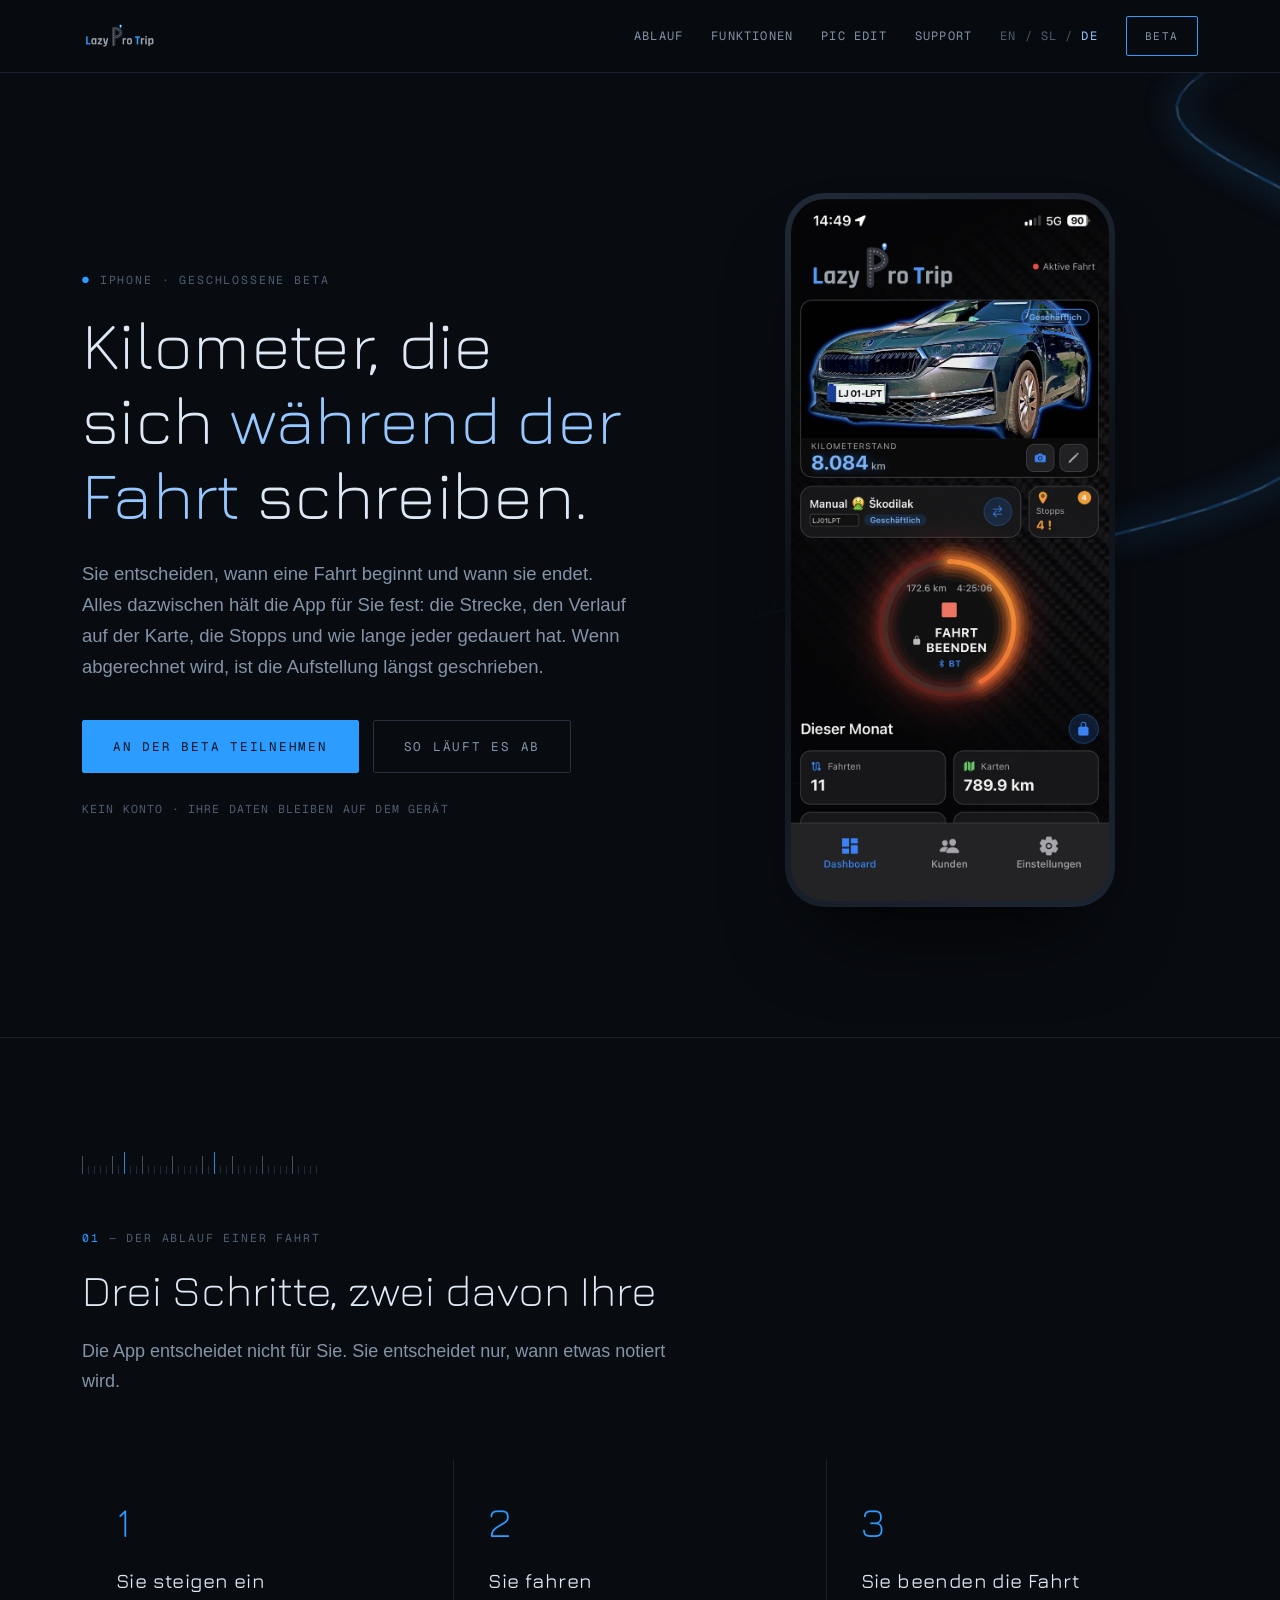
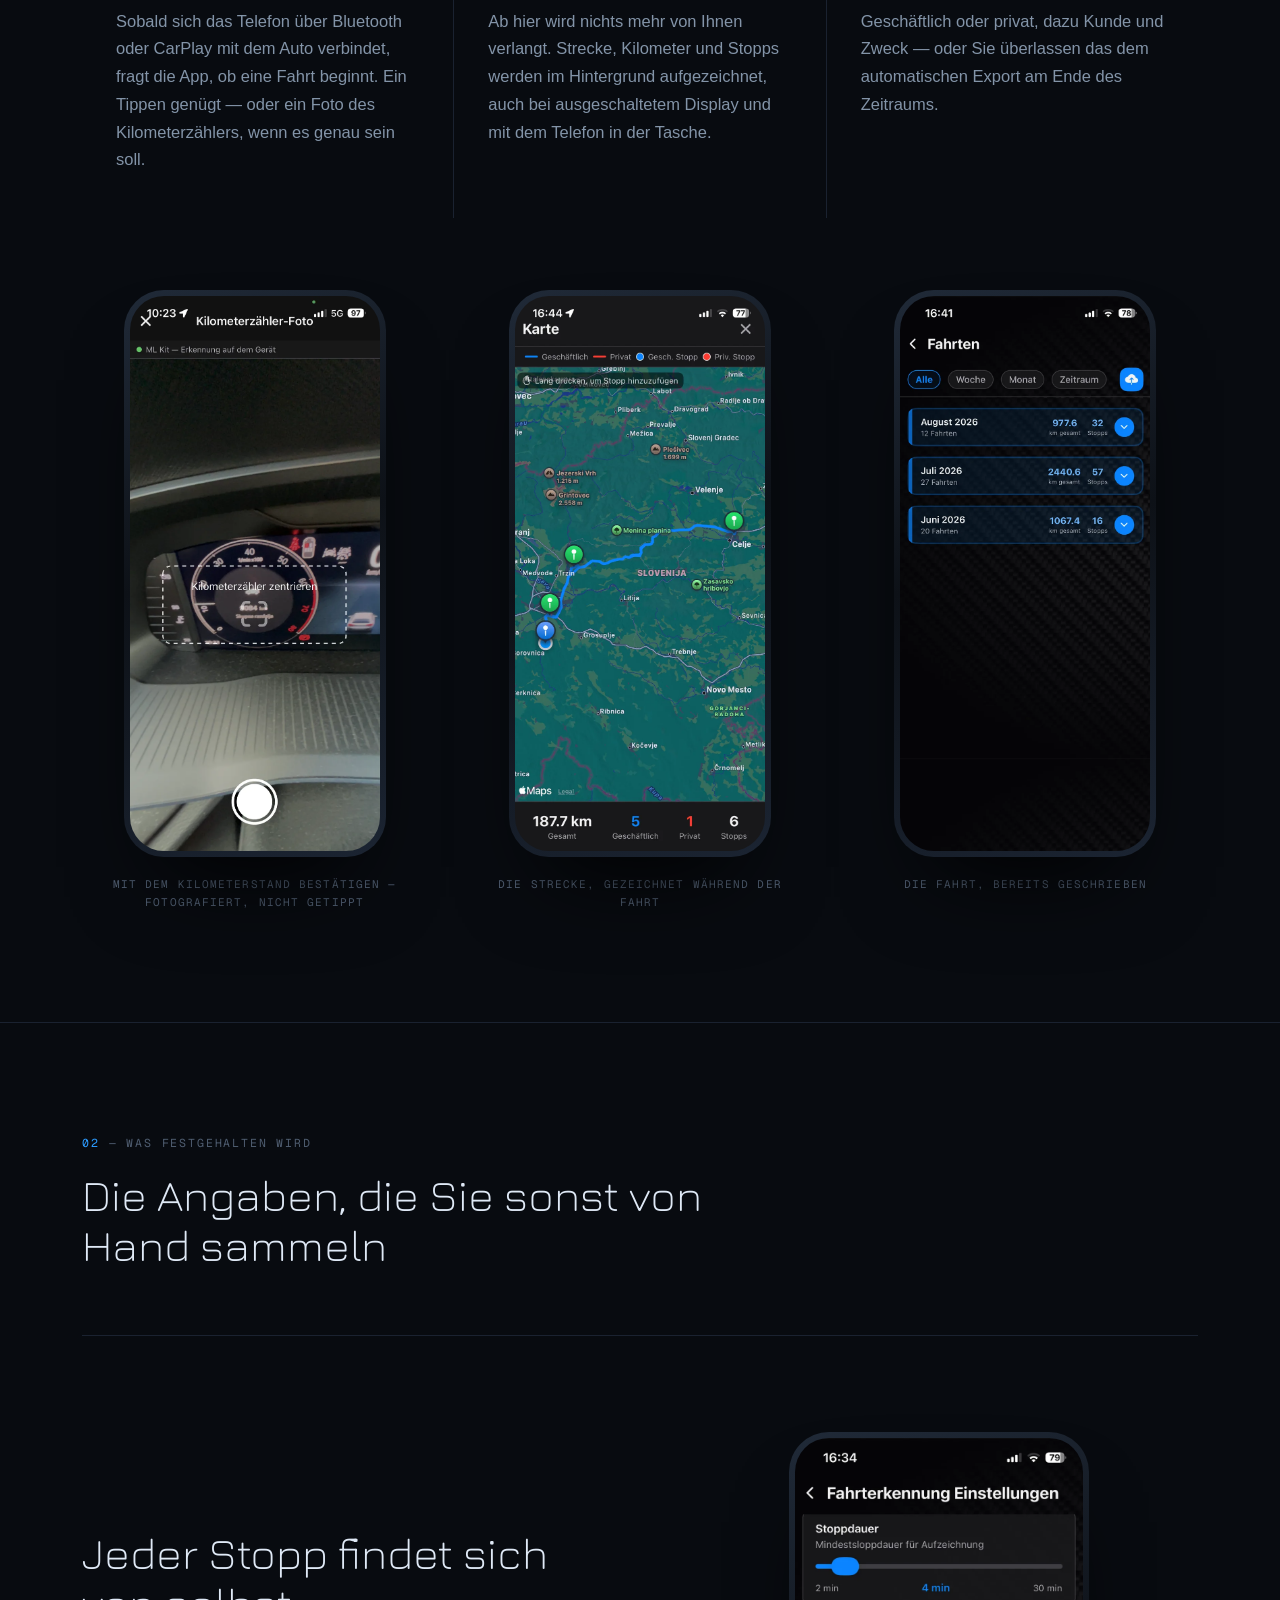
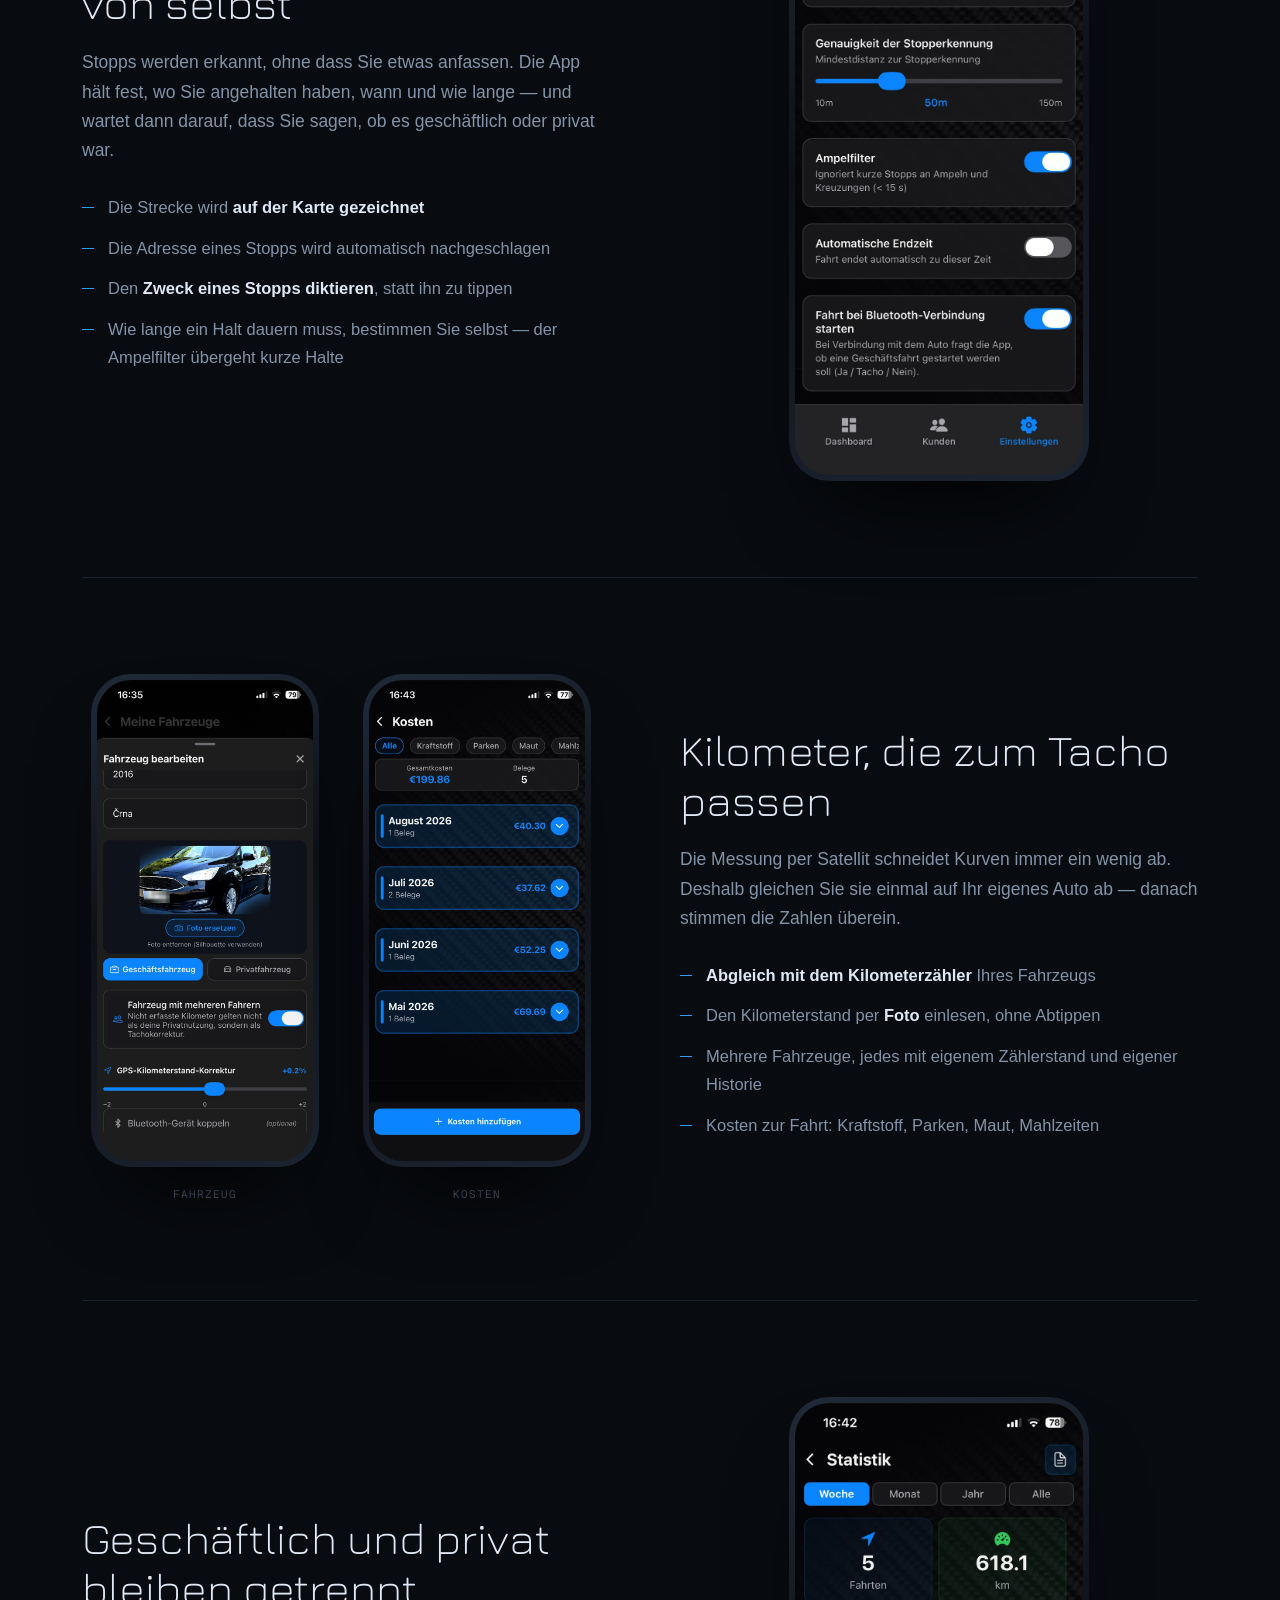
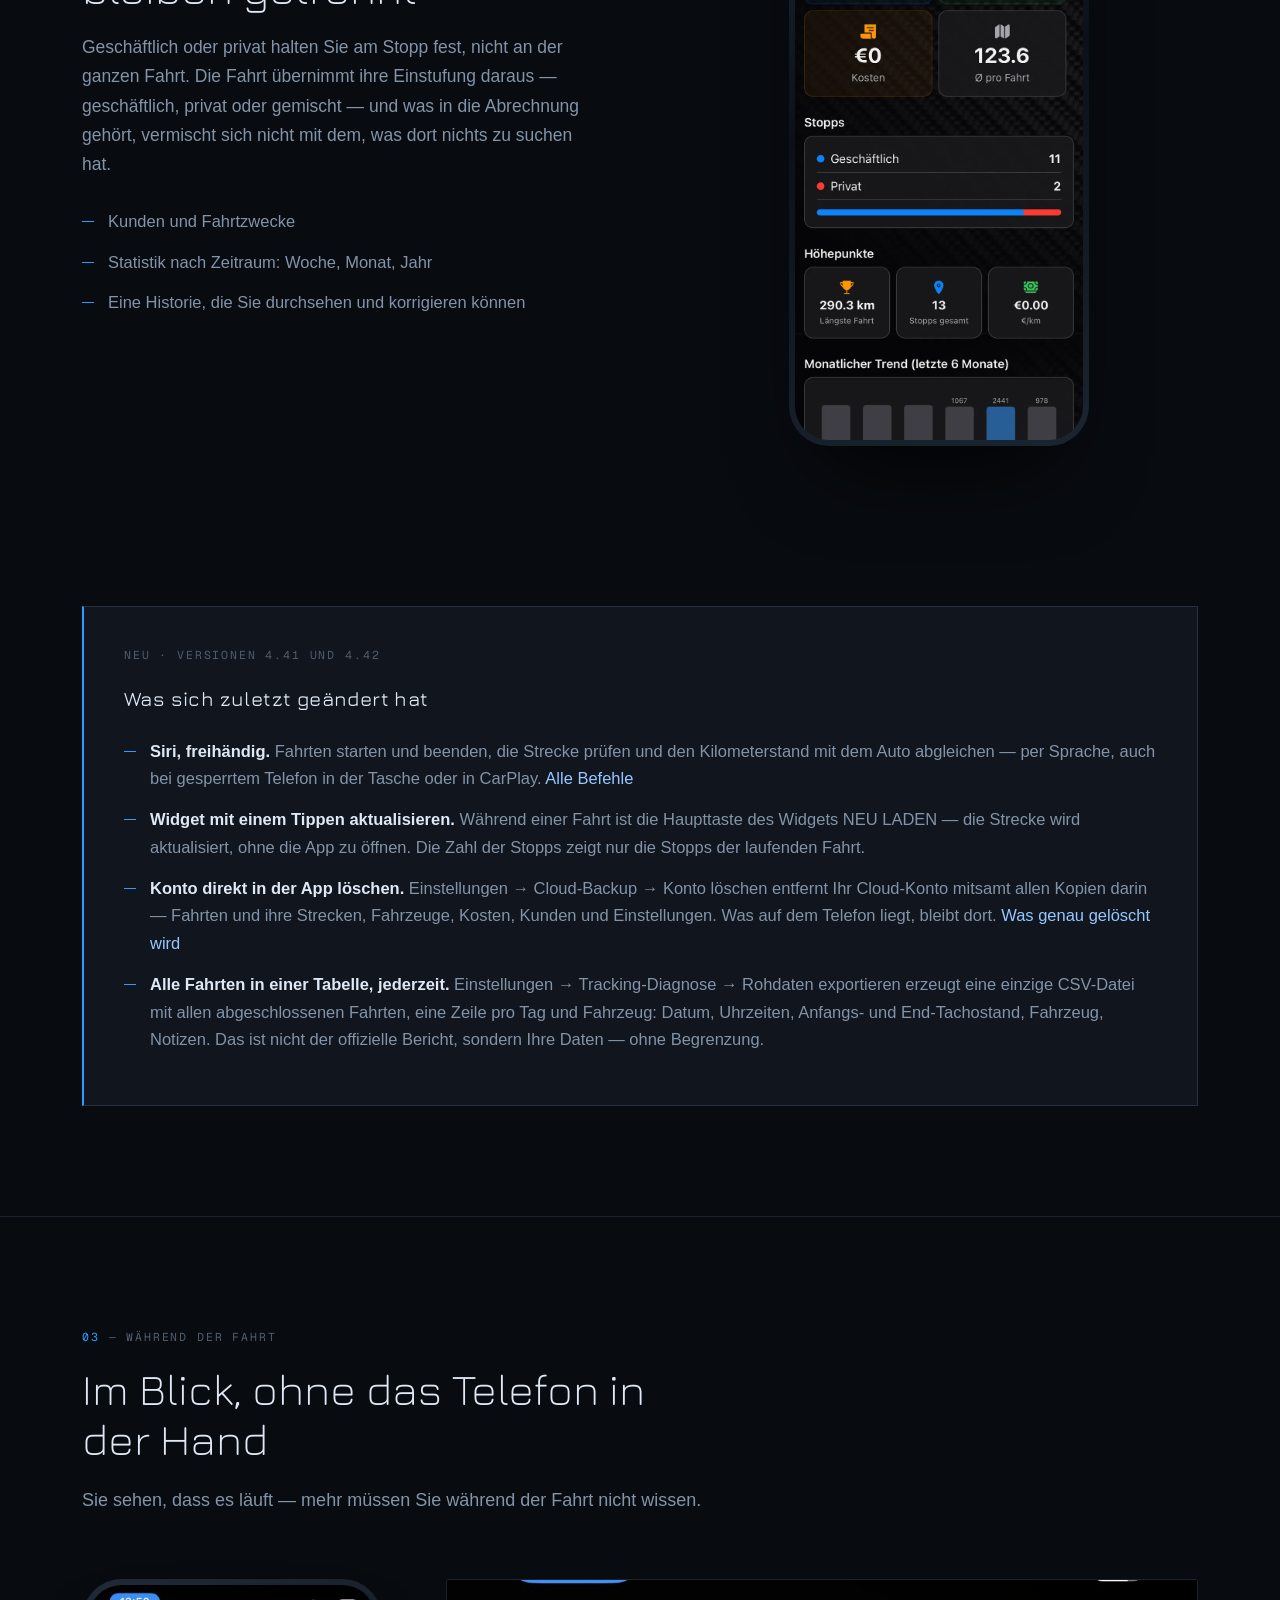
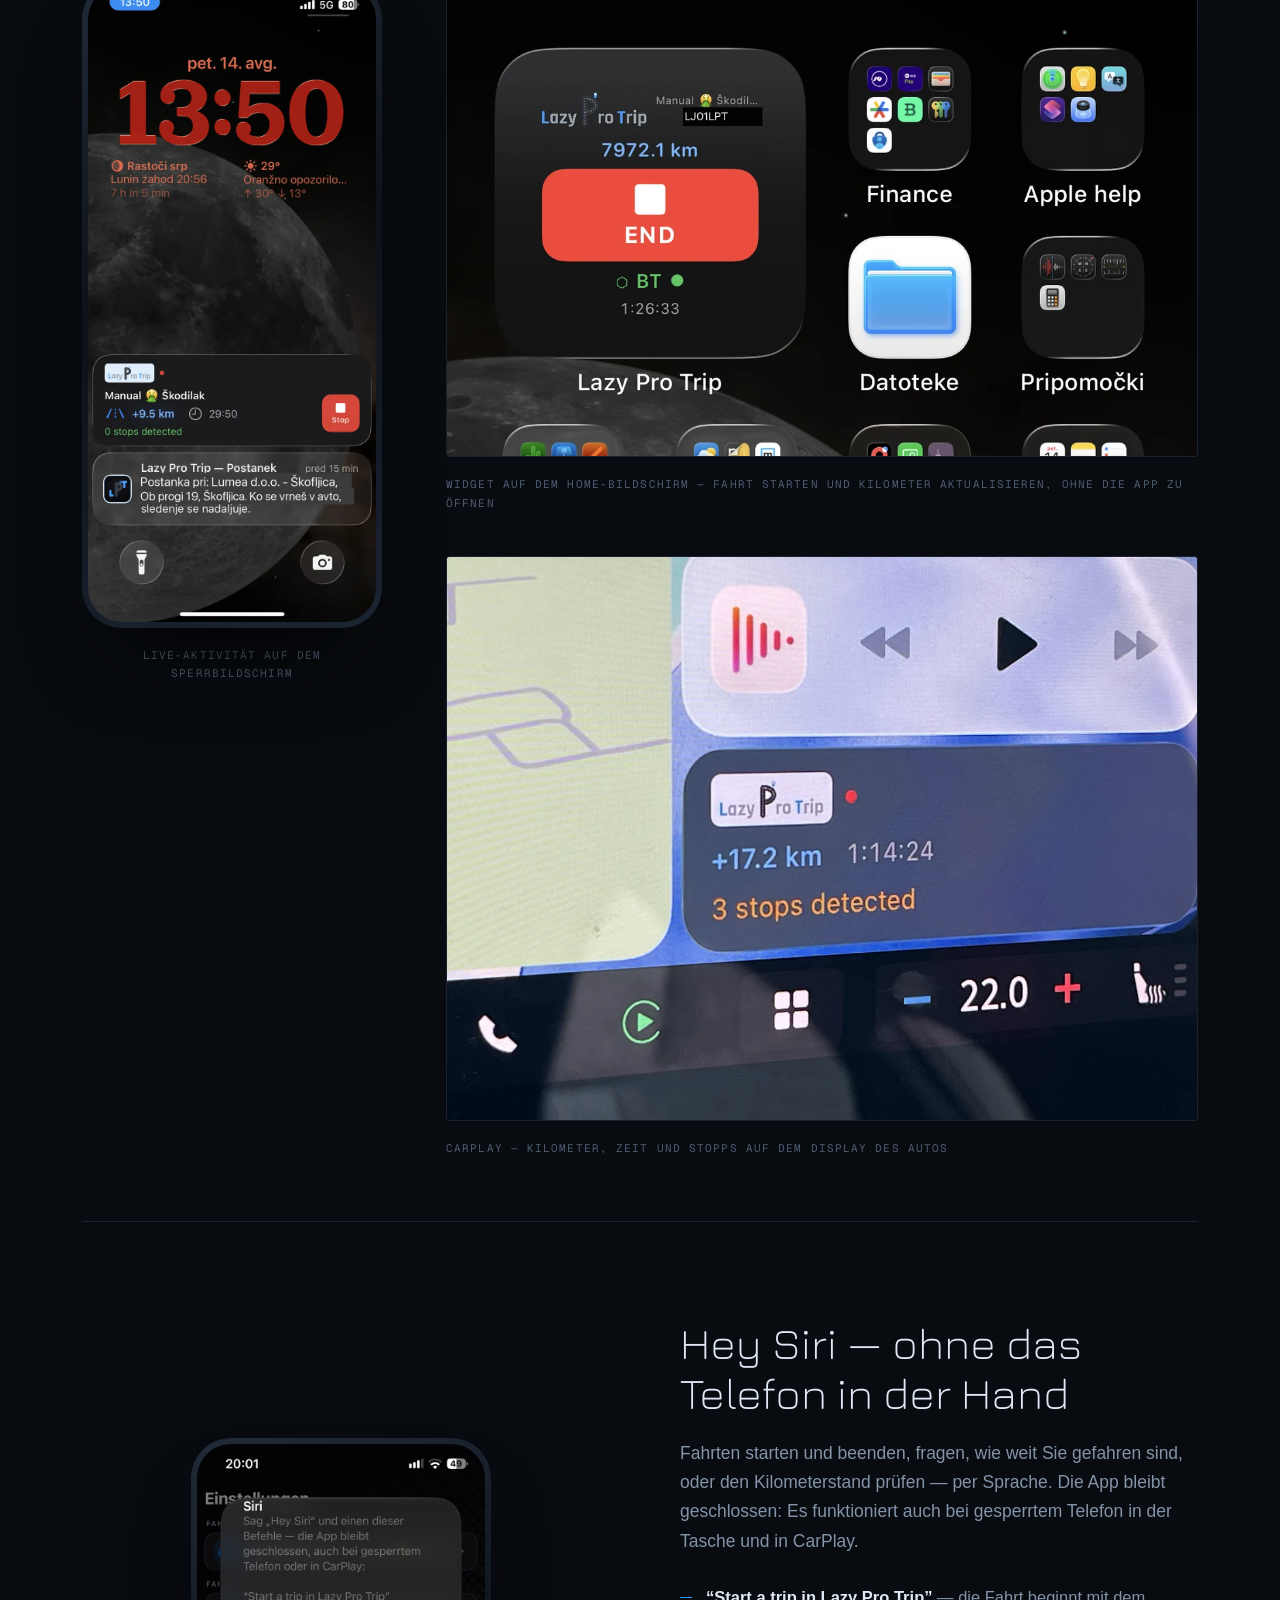
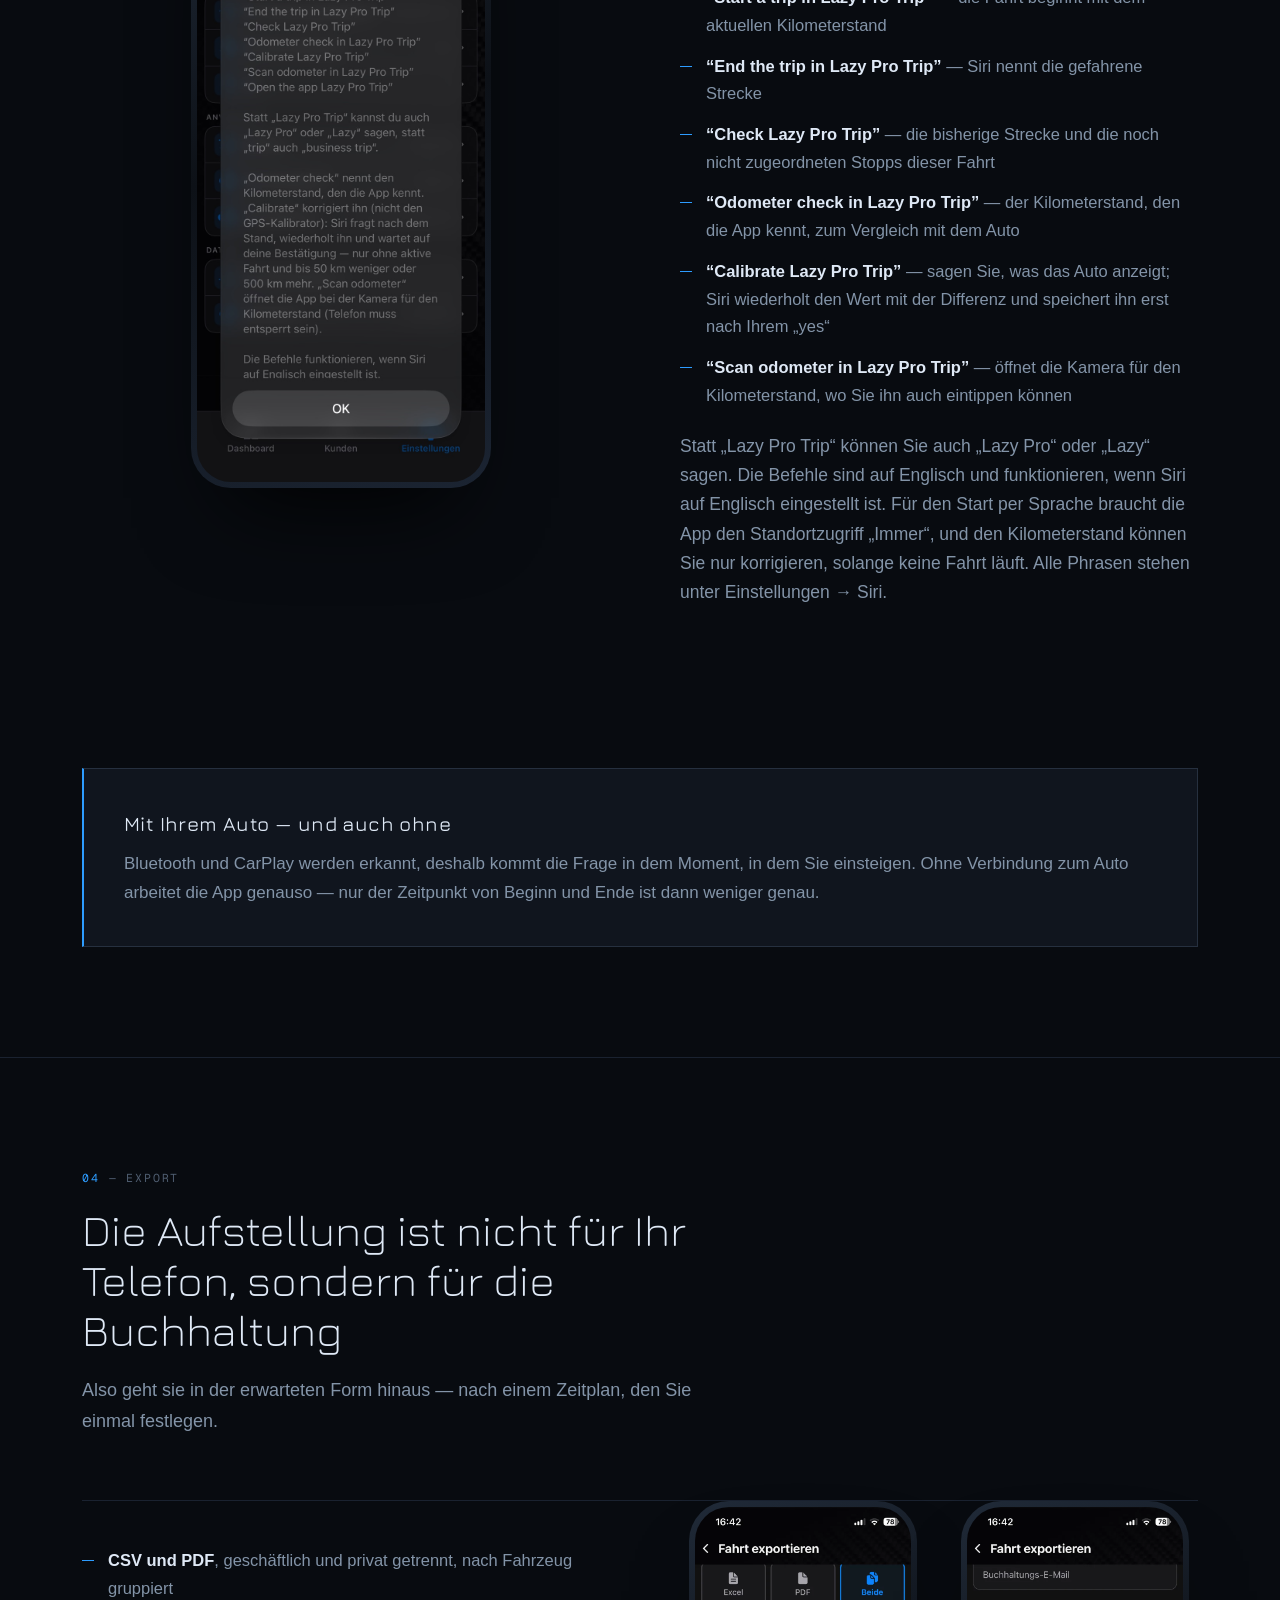
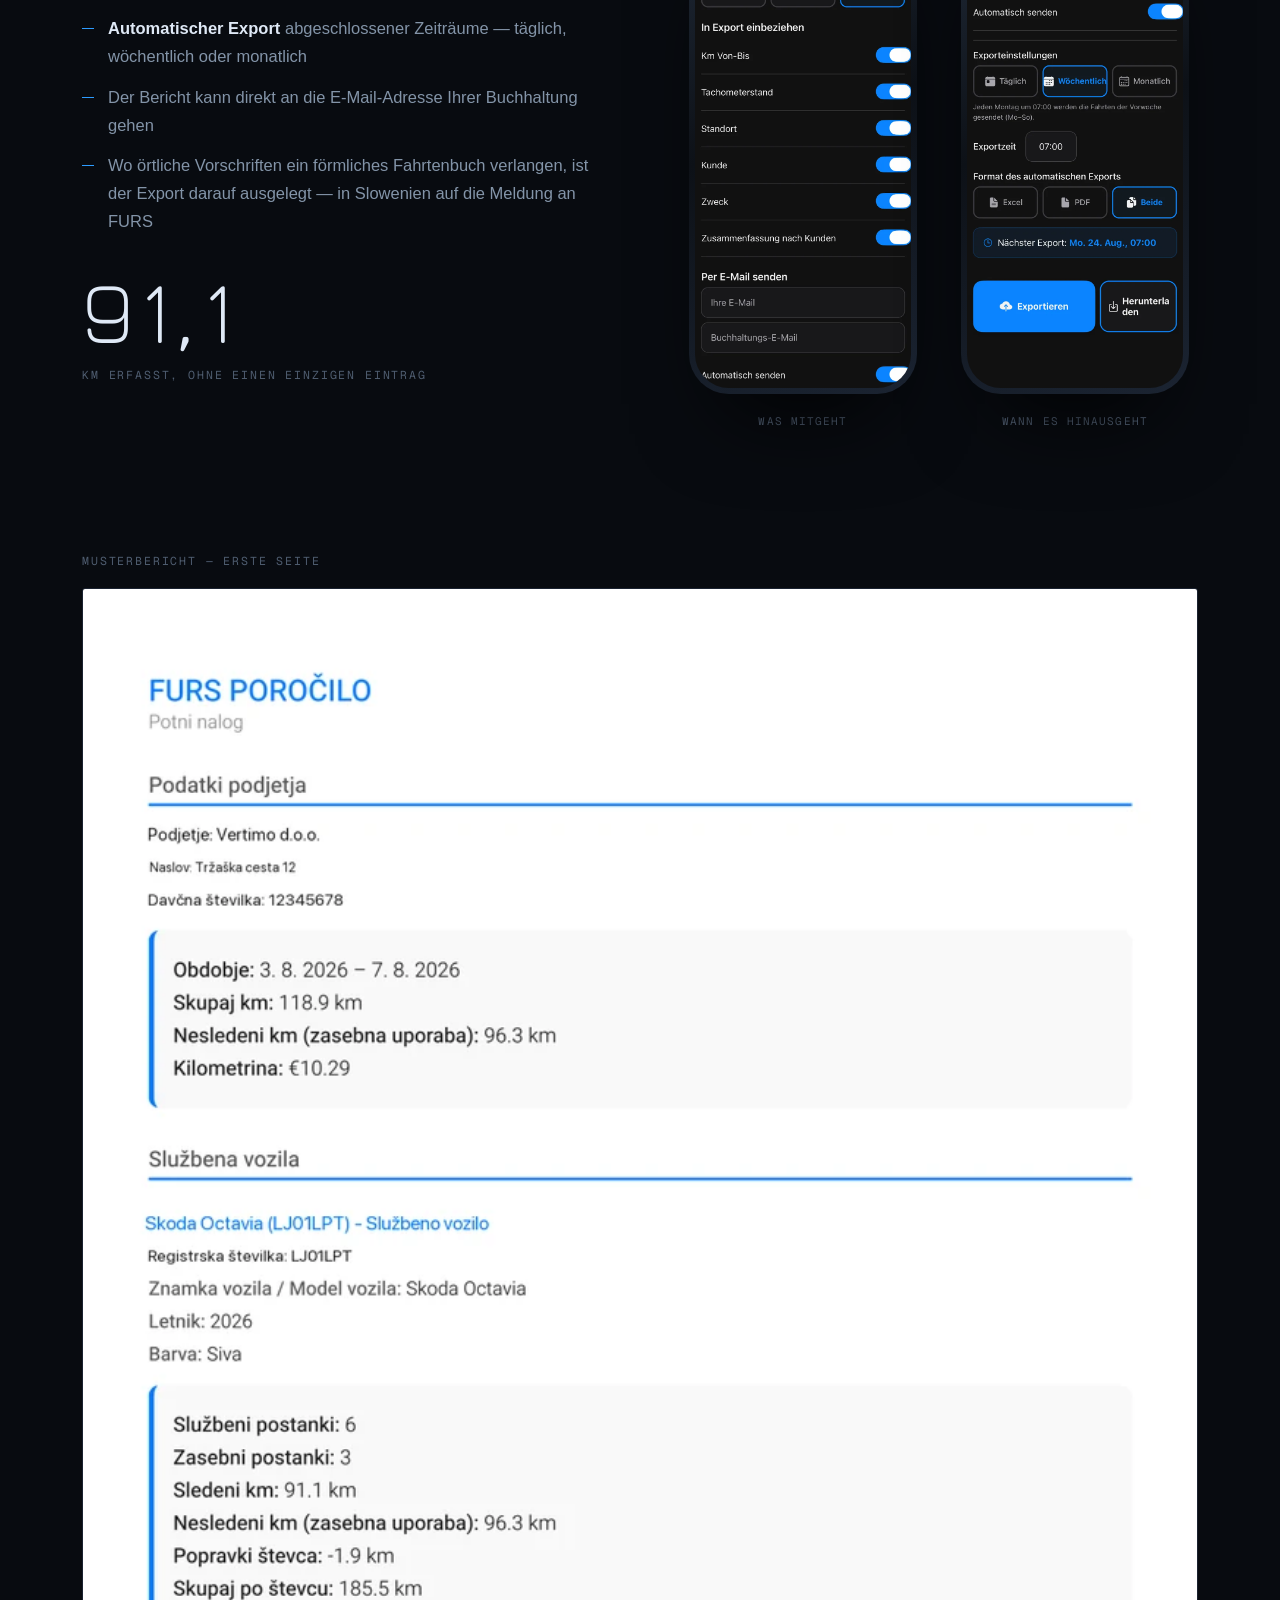
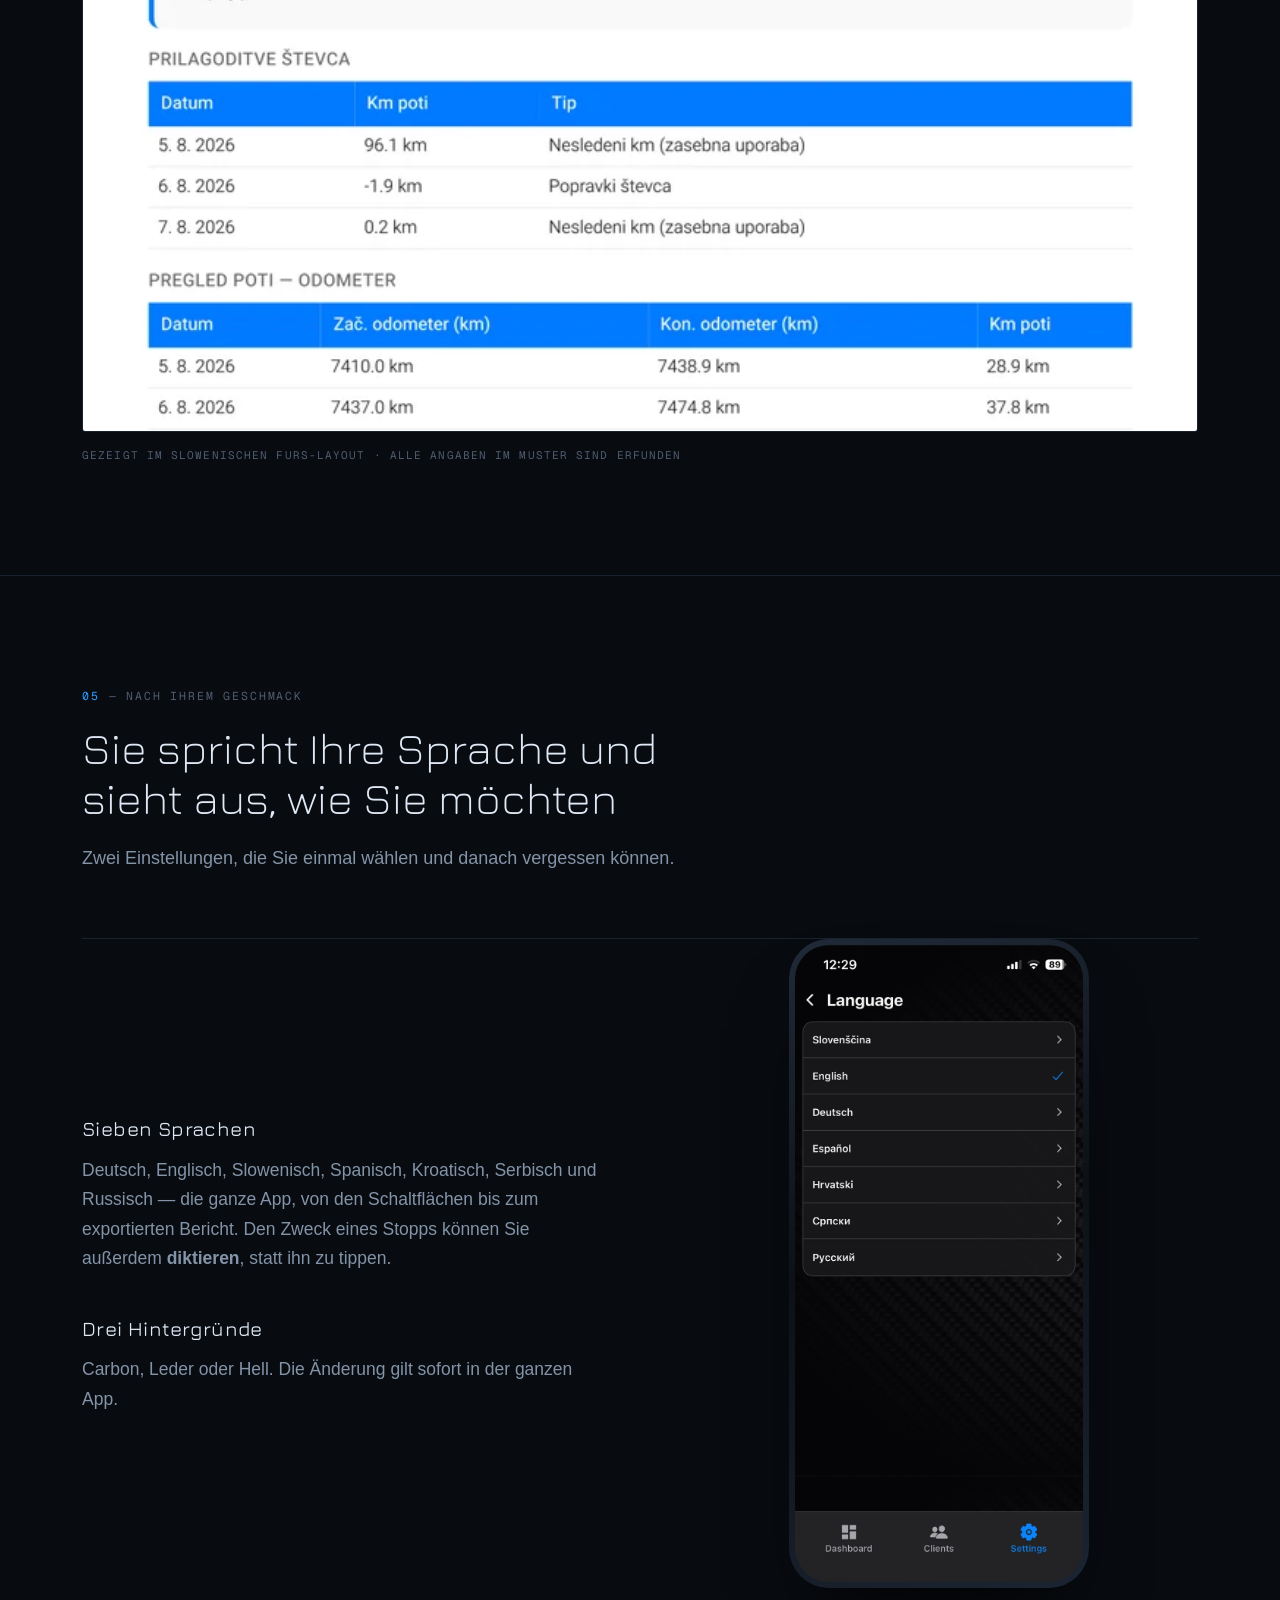
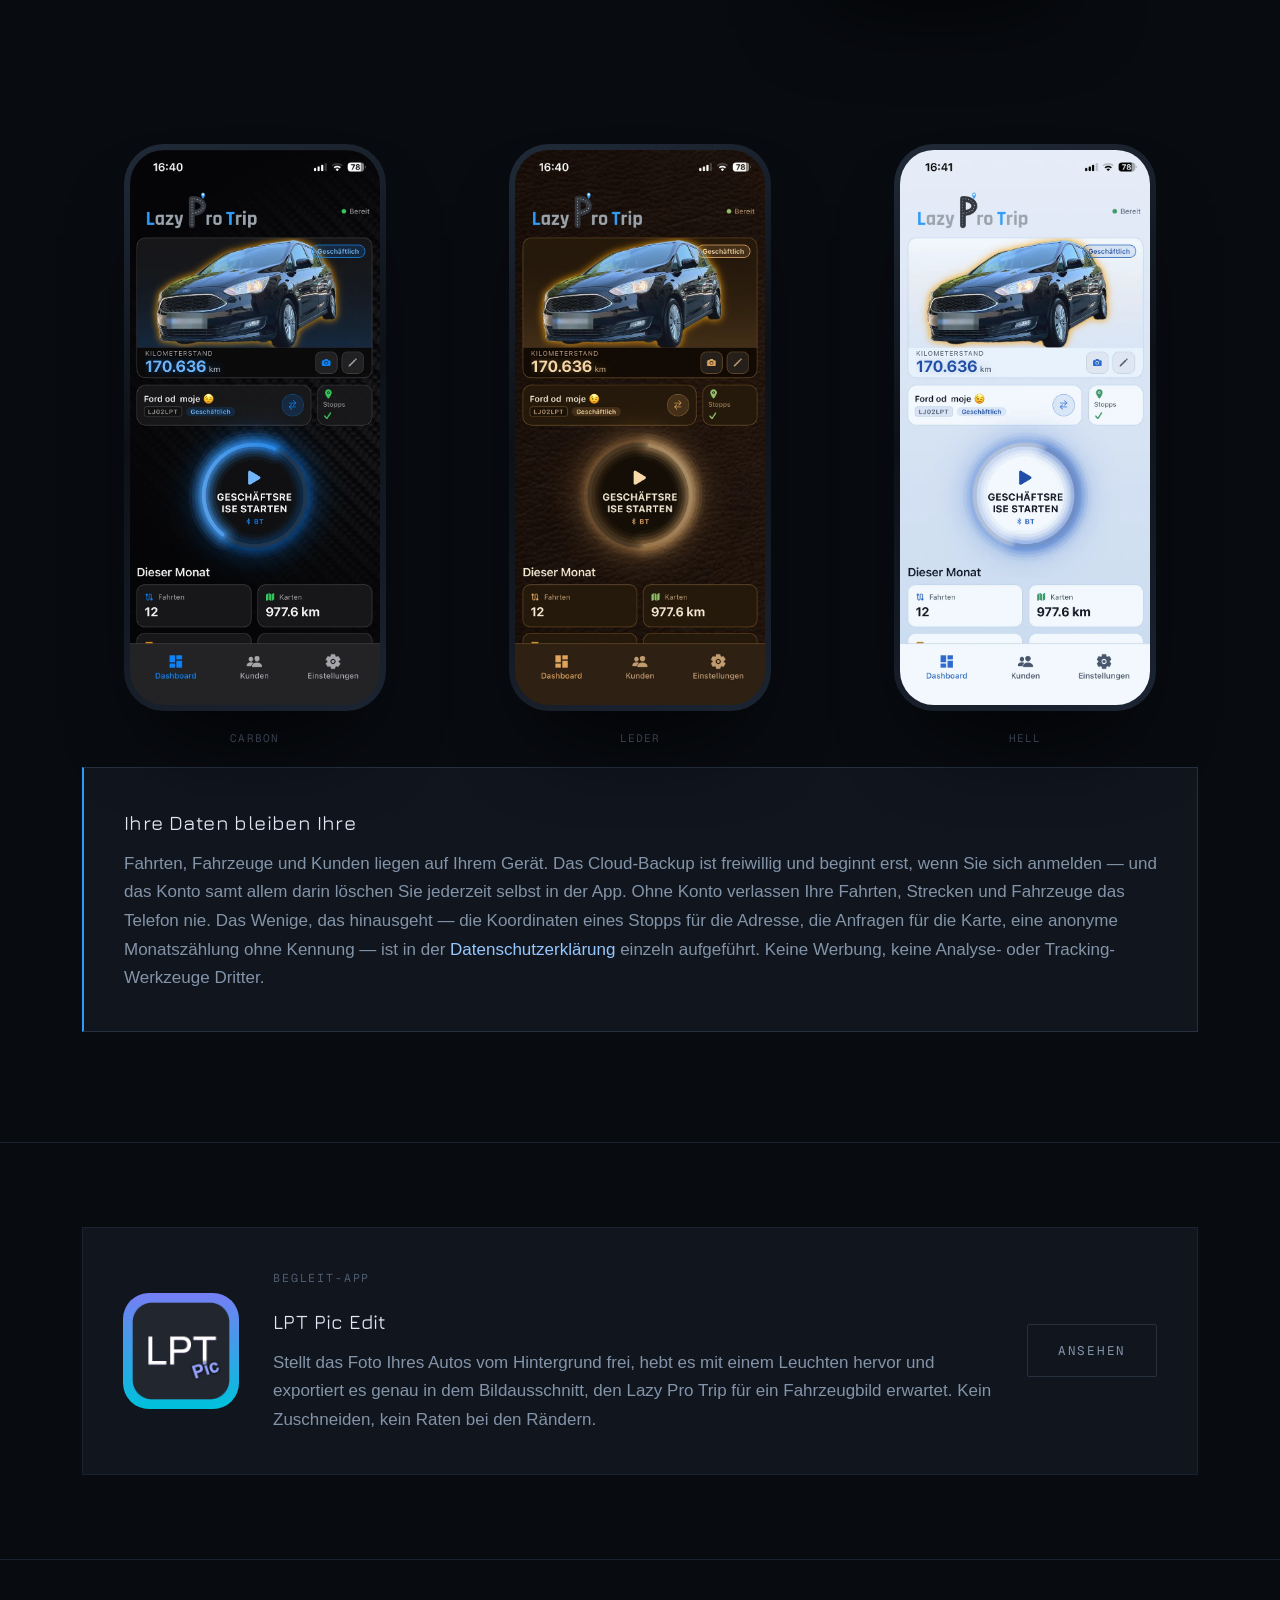
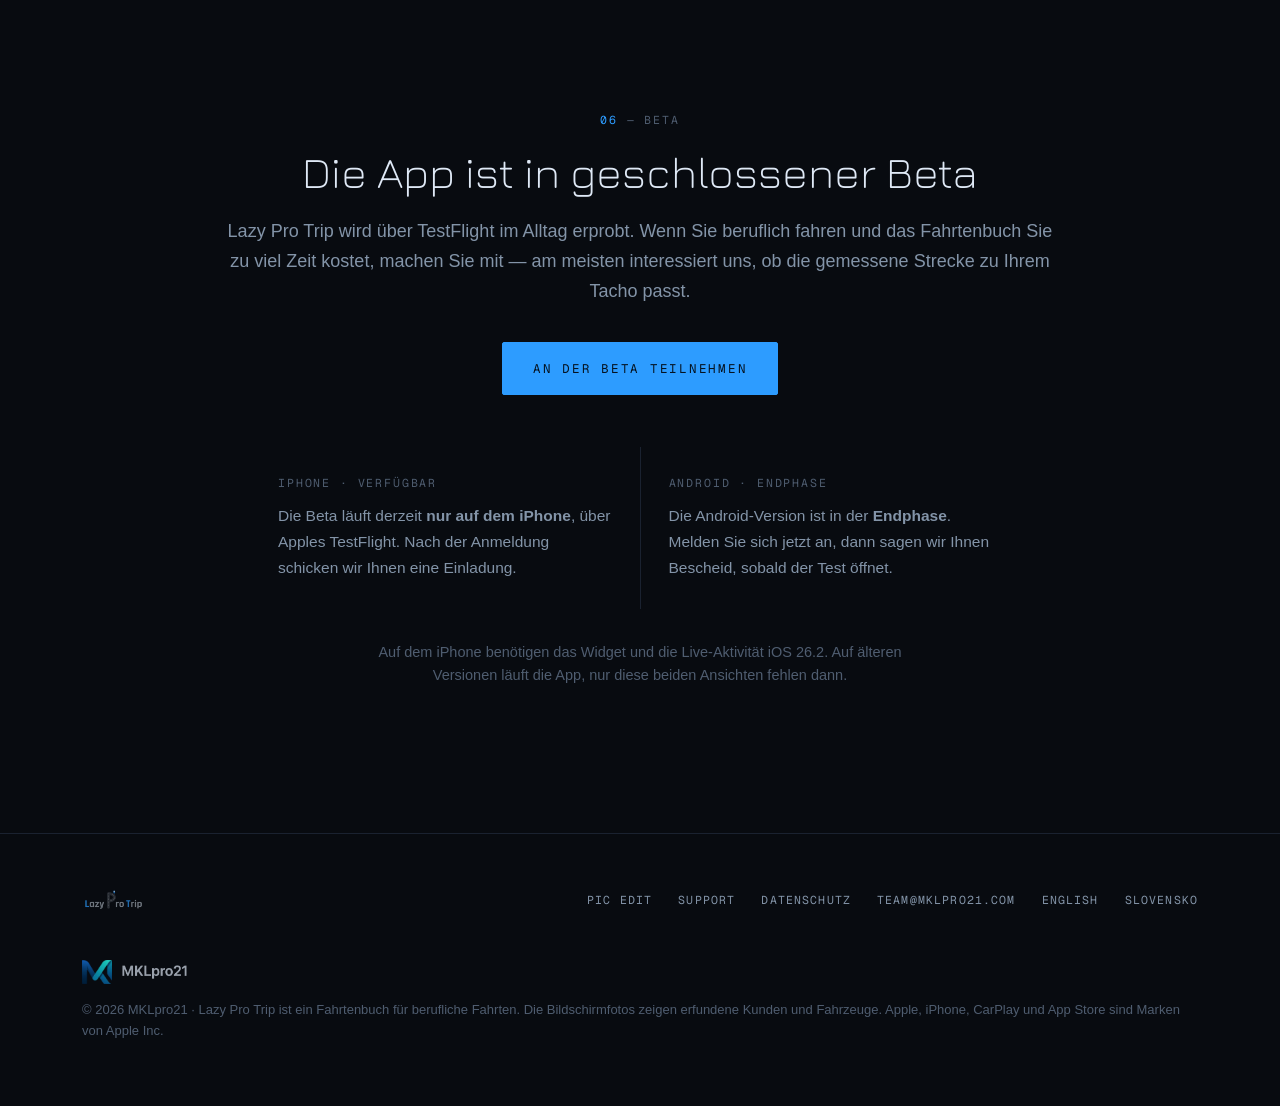
==== de/index.html @ 782ef5ff "Siri v LPT 4.41/4.42: razdelek z ukazi (EN/SL/DE), novosti, izbris racuna v Oblacni kopiji - vstopne" ====
<!DOCTYPE html>
<html lang="de">
<head>
<meta charset="utf-8">
<meta name="viewport" content="width=device-width, initial-scale=1">
<title>Lazy Pro Trip — das Fahrtenbuch schreibt sich während der Fahrt</title>
<meta name="description" content="Sie bestätigen den Start, die App hält den Rest fest: Kilometer, Strecke auf der Karte, Stopps und Zweck werden während der Fahrt aufgezeichnet — die Aufstellung steht schon, wenn abgerechnet wird.">
<link rel="canonical" href="https://mklpro21.com/de/">
<link rel="alternate" hreflang="sl" href="https://mklpro21.com/sl/">
<link rel="alternate" hreflang="en" href="https://mklpro21.com/">
<link rel="alternate" hreflang="de" href="https://mklpro21.com/de/">
<link rel="alternate" hreflang="x-default" href="https://mklpro21.com/">
<link rel="icon" href="/assets/img/favicon-48.png" sizes="48x48">
<link rel="apple-touch-icon" href="/assets/img/icon-lpt-192.png">
<meta property="og:type" content="website">
<meta property="og:site_name" content="Lazy Pro Trip">
<meta property="og:locale" content="de_DE">
<meta property="og:title" content="Lazy Pro Trip — das Fahrtenbuch schreibt sich während der Fahrt">
<meta property="og:description" content="Sie bestätigen den Start, die App hält den Rest fest: Kilometer, Strecke, Stopps und Zweck.">
<meta property="og:url" content="https://mklpro21.com/de/">
<meta property="og:image" content="https://mklpro21.com/assets/img/og-lpt.png">
<meta name="twitter:card" content="summary_large_image">
<meta name="theme-color" content="#080b10">
<link rel="stylesheet" href="/assets/css/site.css">
</head>
<body>

<header class="nav">
  <div class="wrap nav-inner">
    <a class="nav-logo" href="/de/"><img src="/assets/img/logo.png" alt="Lazy Pro Trip" width="1120" height="295"></a>
    <nav class="nav-links">
      <a class="hide-sm" href="#ablauf">Ablauf</a>
      <a class="hide-sm" href="#funktionen">Funktionen</a>
      <a class="hide-sm" href="/de/pic-edit/">Pic Edit</a>
      <a class="hide-sm" href="/podpora/#de">Support</a>
      <span class="lang"><a href="/">EN</a>/<a href="/sl/">SL</a>/<a class="on" href="/de/">DE</a></span>
      <a class="btn btn-sm" href="#beta">Beta</a>
    </nav>
  </div>
</header>

<!-- ══════════════════════════════════════════════════════ HERO ══ -->
<section class="hero">
  <svg class="hero-trace" viewBox="0 0 1000 1400" fill="none" aria-hidden="true" focusable="false">
    <defs>
      <linearGradient id="tg" x1="0" y1="0" x2="0" y2="1">
        <stop offset="0%" stop-color="#2d9cff" stop-opacity="0"/>
        <stop offset="26%" stop-color="#2d9cff" stop-opacity=".85"/>
        <stop offset="74%" stop-color="#2d9cff" stop-opacity=".55"/>
        <stop offset="100%" stop-color="#2d9cff" stop-opacity="0"/>
      </linearGradient>
      <filter id="tb" x="-30%" y="-10%" width="160%" height="120%">
        <feGaussianBlur stdDeviation="16"/>
      </filter>
      <path id="trace" d="M837.8 30 L865.8 42.2 L889.6 54.4 L908.6 66.5 L921.8 78.7 L928.9 90.9 L930 97 L927.4 109.2 L918.7 121.4 L904.2 133.5 L884.7 145.7 L861.2 157.9 L834.9 170.1 L807.2 182.3 L779.4 194.5 L752.9 206.6 L729.1 218.8 L709 231 L693.5 243.2 L683.4 255.4 L679.1 267.5 L680.6 279.7 L687.7 291.9 L699.9 304.1 L716.5 316.3 L736.4 328.5 L758.6 340.6 L782 352.8 L805.3 365 L827.4 377.2 L847.4 389.4 L864.4 401.5 L878 413.7 L887.7 425.9 L893.4 438.1 L895.4 450.3 L894.1 462.5 L890 474.6 L883.7 486.8 L876.2 499 L868.2 511.2 L860.4 523.4 L853.4 535.5 L847.7 547.7 L843.6 559.9 L841.1 572.1 L840 584.3 L839.9 596.5 L840 608.6 L839.7 620.8 L837.9 633 L833.7 645.2 L826.1 657.4 L814.2 669.5 L797.2 681.7 L774.5 693.9 L745.8 706.1 L711.1 718.3 L670.6 730.5 L624.8 742.6 L574.6 754.8 L521 767 L465.3 779.2 L408.8 791.4 L353 803.5 L299.5 815.7 L249.4 827.9 L204.2 840.1 L164.7 852.3 L131.8 864.5 L105.9 876.6 L87.1 888.8 L75.4 901 L70.3 913.2 L71.1 925.4 L76.9 937.5 L86.8 949.7 L99.6 961.9 L114.2 974.1 L129.6 986.3 L144.8 998.5 L159 1010.6 L171.8 1022.8 L182.8 1035 L192 1047.2 L199.5 1059.4 L205.8 1071.5 L211.3 1083.7 L216.9 1095.9 L223.1 1108.1 L230.9 1120.3 L240.8 1132.5 L253.4 1144.6 L269.2 1156.8 L288.3 1169 L310.7 1181.2 L336 1193.4 L363.8 1205.5 L393.4 1217.7 L423.6 1229.9 L453.7 1242.1 L482.4 1254.3 L508.6 1266.5 L531.3 1278.6 L549.7 1290.8 L563.1 1303 L570.9 1315.2 L573.1 1327.4 L569.8 1339.5 L561.4 1351.7 L548.6 1363.9 L540.8 1370"/>
    </defs>
    <use href="#trace" stroke="url(#tg)" stroke-width="26" filter="url(#tb)" opacity=".5"/>
    <use href="#trace" stroke="url(#tg)" stroke-width="3.4"/>
    <use href="#trace" stroke="#e8f1ff" stroke-width="1.4" stroke-dasharray="16 20" opacity=".55"/>
    <g fill="none" stroke="#2d9cff" stroke-opacity=".5">
      <circle cx="930" cy="97" r="13"/><circle cx="895.4" cy="450.3" r="13"/>
      <circle cx="840" cy="608.6" r="13"/><circle cx="70.3" cy="913.2" r="13"/>
      <circle cx="573.1" cy="1327.4" r="13"/>
    </g>
  </svg>

  <div class="wrap hero-grid">
    <div>
      <span class="tag"><span class="n">●</span> iPhone · geschlossene Beta</span>
      <h1>Kilometer, die sich <em>während der Fahrt</em> schreiben.</h1>
      <p class="lede">
        Sie entscheiden, wann eine Fahrt beginnt und wann sie endet. Alles
        dazwischen hält die App für Sie fest: die Strecke, den Verlauf auf der
        Karte, die Stopps und wie lange jeder gedauert hat. Wenn abgerechnet
        wird, ist die Aufstellung längst geschrieben.
      </p>
      <div class="actions">
        <a class="btn btn-solid" href="#beta">An der Beta teilnehmen</a>
        <a class="btn btn-quiet" href="#ablauf">So läuft es ab</a>
      </div>
      <p class="hero-note">Kein Konto · Ihre Daten bleiben auf dem Gerät</p>
    </div>

    <div>
      <div class="device device-lg">
        <div class="device-screen">
          <img src="/assets/img/shots/30-de-aktivna-pot.webp" alt="Dashboard von Lazy Pro Trip während einer laufenden Fahrt, mit Kilometern, verstrichener Zeit und der Schaltfläche zum Beenden" width="760" height="1645" loading="eager">
        </div>
      </div>
    </div>
  </div>
</section>

<!-- ══════════════════════════════════════════════════════ ABLAUF ══ -->
<section class="section" id="ablauf">
  <div class="wrap">
    <div class="rule-ticks" aria-hidden="true">
      <i></i><i></i><i></i><i></i><i></i><i></i><i></i><i class="on"></i><i></i><i></i>
      <i></i><i></i><i></i><i></i><i></i><i></i><i></i><i></i><i></i><i></i>
      <i></i><i></i><i class="on"></i><i></i><i></i><i></i><i></i><i></i><i></i><i></i>
      <i></i><i></i><i></i><i></i><i></i><i></i><i></i><i></i><i></i><i></i>
    </div>
    <div class="section-head">
      <span class="tag"><span class="n">01</span> — der Ablauf einer Fahrt</span>
      <h2>Drei Schritte, zwei davon Ihre</h2>
      <p>Die App entscheidet nicht für Sie. Sie entscheidet nur, wann etwas notiert wird.</p>
    </div>

    <div class="steps">
      <div class="step">
        <div class="num">1</div>
        <h3>Sie steigen ein</h3>
        <p>
          Sobald sich das Telefon über Bluetooth oder CarPlay mit dem Auto
          verbindet, fragt die App, ob eine Fahrt beginnt. Ein Tippen genügt —
          oder ein Foto des Kilometerzählers, wenn es genau sein soll.
        </p>
      </div>
      <div class="step">
        <div class="num">2</div>
        <h3>Sie fahren</h3>
        <p>
          Ab hier wird nichts mehr von Ihnen verlangt. Strecke, Kilometer und
          Stopps werden im Hintergrund aufgezeichnet, auch bei ausgeschaltetem
          Display und mit dem Telefon in der Tasche.
        </p>
      </div>
      <div class="step">
        <div class="num">3</div>
        <h3>Sie beenden die Fahrt</h3>
        <p>
          Geschäftlich oder privat, dazu Kunde und Zweck — oder Sie überlassen
          das dem automatischen Export am Ende des Zeitraums.
        </p>
      </div>
    </div>

    <div class="trio" style="margin-top:72px">
      <div>
        <div class="device">
          <div class="device-screen">
            <img src="/assets/img/shots/31-de-ocr-stevca.webp" alt="Kamera auf den Kilometerzähler gerichtet; die App liest die Zahl selbst ab" width="760" height="1645" loading="lazy">
          </div>
        </div>
        <p class="caption">Mit dem Kilometerstand bestätigen — fotografiert, nicht getippt</p>
      </div>
      <div>
        <div class="device">
          <div class="device-screen">
            <img src="/assets/img/shots/32-de-zemljevid.webp" alt="Karte mit der gefahrenen Strecke und markierten Stopps" width="760" height="1645" loading="lazy">
          </div>
        </div>
        <p class="caption">Die Strecke, gezeichnet während der Fahrt</p>
      </div>
      <div>
        <div class="device">
          <div class="device-screen">
            <img src="/assets/img/shots/33-de-poti-meseci.webp" alt="Fahrten nach Monaten mit Gesamtkilometern und Anzahl der Stopps" width="760" height="1645" loading="lazy">
          </div>
        </div>
        <p class="caption">Die Fahrt, bereits geschrieben</p>
      </div>
    </div>
  </div>
</section>

<!-- ══════════════════════════════════════════════════════ FUNKTIONEN ══ -->
<section class="section" id="funktionen">
  <div class="wrap">
    <div class="section-head">
      <span class="tag"><span class="n">02</span> — was festgehalten wird</span>
      <h2>Die Angaben, die Sie sonst von Hand sammeln</h2>
    </div>

    <div class="feature">
      <div class="ftext">
        <h2>Jeder Stopp findet sich von selbst</h2>
        <p>
          Stopps werden erkannt, ohne dass Sie etwas anfassen. Die App hält fest,
          wo Sie angehalten haben, wann und wie lange — und wartet dann darauf,
          dass Sie sagen, ob es geschäftlich oder privat war.
        </p>
        <ul class="ticks">
          <li>Die Strecke wird <strong>auf der Karte gezeichnet</strong></li>
          <li>Die Adresse eines Stopps wird automatisch nachgeschlagen</li>
          <li>Den <strong>Zweck eines Stopps diktieren</strong>, statt ihn zu tippen</li>
          <li>Wie lange ein Halt dauern muss, bestimmen Sie selbst — der Ampelfilter übergeht kurze Halte</li>
        </ul>
      </div>
      <div class="device">
        <div class="device-screen">
          <img src="/assets/img/shots/34-de-zaznava-postankov.webp" alt="Einstellungen der Fahrterkennung mit Stoppdauer, Mindestdistanz und Ampelfilter" width="760" height="1645" loading="lazy">
        </div>
      </div>
    </div>

    <div class="feature rev">
      <div class="ftext">
        <h2>Kilometer, die zum Tacho passen</h2>
        <p>
          Die Messung per Satellit schneidet Kurven immer ein wenig ab. Deshalb
          gleichen Sie sie einmal auf Ihr eigenes Auto ab — danach stimmen die
          Zahlen überein.
        </p>
        <ul class="ticks">
          <li><strong>Abgleich mit dem Kilometerzähler</strong> Ihres Fahrzeugs</li>
          <li>Den Kilometerstand per <strong>Foto</strong> einlesen, ohne Abtippen</li>
          <li>Mehrere Fahrzeuge, jedes mit eigenem Zählerstand und eigener Historie</li>
          <li>Kosten zur Fahrt: Kraftstoff, Parken, Maut, Mahlzeiten</li>
        </ul>
      </div>
      <div class="two-up">
        <div>
          <div class="device">
            <div class="device-screen">
              <img src="/assets/img/shots/35-de-vozilo.webp" alt="Fahrzeug bearbeiten mit Foto, Fahrzeugart und der GPS-Kilometerstand-Korrektur" width="760" height="1645" loading="lazy">
            </div>
          </div>
          <p class="caption">Fahrzeug</p>
        </div>
        <div>
          <div class="device">
            <div class="device-screen">
              <img src="/assets/img/shots/39-de-stroski.webp" alt="Kostenübersicht mit Gesamtsumme, Belegen und Aufteilung nach Monaten" width="760" height="1645" loading="lazy">
            </div>
          </div>
          <p class="caption">Kosten</p>
        </div>
      </div>
    </div>

    <div class="feature">
      <div class="ftext">
        <h2>Geschäftlich und privat bleiben getrennt</h2>
        <p>
          Geschäftlich oder privat halten Sie am Stopp fest, nicht an der ganzen
          Fahrt. Die Fahrt übernimmt ihre Einstufung daraus — geschäftlich,
          privat oder gemischt — und was in die Abrechnung gehört, vermischt sich
          nicht mit dem, was dort nichts zu suchen hat.
        </p>
        <ul class="ticks">
          <li>Kunden und Fahrtzwecke</li>
          <li>Statistik nach Zeitraum: Woche, Monat, Jahr</li>
          <li>Eine Historie, die Sie durchsehen und korrigieren können</li>
        </ul>
      </div>
      <div class="device">
        <div class="device-screen">
          <img src="/assets/img/shots/36-de-statistika.webp" alt="Statistik mit Fahrten, Kilometern und der Aufteilung der Stopps in geschäftlich und privat" width="760" height="1645" loading="lazy">
        </div>
      </div>
    </div>
    <div class="note" style="margin-top:64px">
      <span class="tag">Neu · Versionen 4.41 und 4.42</span>
      <h3>Was sich zuletzt geändert hat</h3>
      <ul class="ticks" style="margin-top:22px">
        <li><strong>Siri, freihändig.</strong> Fahrten starten und beenden, die Strecke prüfen
            und den Kilometerstand mit dem Auto abgleichen — per Sprache, auch bei gesperrtem
            Telefon in der Tasche oder in CarPlay. <a href="#siri">Alle Befehle</a></li>
        <li><strong>Widget mit einem Tippen aktualisieren.</strong> Während einer Fahrt ist
            die Haupttaste des Widgets NEU LADEN — die Strecke wird aktualisiert, ohne die App
            zu öffnen. Die Zahl der Stopps zeigt nur die Stopps der laufenden Fahrt.</li>
        <li><strong>Konto direkt in der App löschen.</strong> Einstellungen → Cloud-Backup →
            Konto löschen entfernt Ihr Cloud-Konto mitsamt allen Kopien darin — Fahrten und
            ihre Strecken, Fahrzeuge, Kosten, Kunden und Einstellungen. Was auf dem
            Telefon liegt, bleibt dort. <a href="/zasebnost/#konto-loeschen">Was genau gelöscht wird</a></li>
        <li><strong>Alle Fahrten in einer Tabelle, jederzeit.</strong> Einstellungen →
            Tracking-Diagnose → Rohdaten exportieren erzeugt eine einzige CSV-Datei mit
            allen abgeschlossenen Fahrten, eine Zeile pro Tag und Fahrzeug: Datum,
            Uhrzeiten, Anfangs- und End-Tachostand, Fahrzeug, Notizen. Das ist nicht der offizielle Bericht, sondern
            Ihre Daten — ohne Begrenzung.</li>
      </ul>
    </div>
  </div>
</section>

<!-- ══════════════════════════════════════════════════════ WÄHREND DER FAHRT ══ -->
<section class="section">
  <div class="wrap">
    <div class="section-head">
      <span class="tag"><span class="n">03</span> — während der Fahrt</span>
      <h2>Im Blick, ohne das Telefon in der Hand</h2>
      <p>Sie sehen, dass es läuft — mehr müssen Sie während der Fahrt nicht wissen.</p>
    </div>

    <div class="split">
      <div>
        <div class="device">
          <div class="device-screen">
            <img src="/assets/img/shots/07-ziva-aktivnost.webp" alt="Live-Aktivität auf dem Sperrbildschirm mit Kilometern, verstrichener Zeit und erkannten Stopps" width="760" height="1645" loading="lazy">
          </div>
        </div>
        <p class="caption">Live-Aktivität auf dem Sperrbildschirm</p>
      </div>
      <div class="stack">
        <div>
          <div class="wide">
            <img src="/assets/img/shots/08-widget.webp" alt="Lazy-Pro-Trip-Widget auf dem iPhone-Home-Bildschirm während einer Fahrt" width="720" height="458" loading="lazy">
          </div>
          <p class="caption caption-l">Widget auf dem Home-Bildschirm — Fahrt starten und Kilometer aktualisieren, ohne die App zu öffnen</p>
        </div>
        <div>
          <div class="wide">
            <img src="/assets/img/shots/06-carplay.webp" alt="Autodisplay mit CarPlay und der laufenden Fahrt in Lazy Pro Trip" width="720" height="540" loading="lazy">
          </div>
          <p class="caption caption-l">CarPlay — Kilometer, Zeit und Stopps auf dem Display des Autos</p>
        </div>
      </div>
    </div>

    <div class="feature rev" id="siri" style="margin-top:64px">
      <div class="ftext">
        <h2>Hey Siri — ohne das Telefon in der Hand</h2>
        <p>
          Fahrten starten und beenden, fragen, wie weit Sie gefahren sind, oder den
          Kilometerstand prüfen — per Sprache. Die App bleibt geschlossen: Es funktioniert
          auch bei gesperrtem Telefon in der Tasche und in CarPlay.
        </p>
        <ul class="ticks">
          <li><strong>“Start a trip in Lazy Pro Trip”</strong> — die Fahrt beginnt mit dem aktuellen Kilometerstand</li>
          <li><strong>“End the trip in Lazy Pro Trip”</strong> — Siri nennt die gefahrene Strecke</li>
          <li><strong>“Check Lazy Pro Trip”</strong> — die bisherige Strecke und die noch nicht zugeordneten Stopps dieser Fahrt</li>
          <li><strong>“Odometer check in Lazy Pro Trip”</strong> — der Kilometerstand, den die App kennt, zum Vergleich mit dem Auto</li>
          <li><strong>“Calibrate Lazy Pro Trip”</strong> — sagen Sie, was das Auto anzeigt; Siri wiederholt den Wert mit der Differenz und speichert ihn erst nach Ihrem „yes“</li>
          <li><strong>“Scan odometer in Lazy Pro Trip”</strong> — öffnet die Kamera für den Kilometerstand, wo Sie ihn auch eintippen können</li>
        </ul>
        <p style="margin-top:22px">
          Statt „Lazy Pro Trip“ können Sie auch „Lazy Pro“ oder „Lazy“ sagen. Die Befehle
          sind auf Englisch und funktionieren, wenn Siri auf Englisch eingestellt ist. Für
          den Start per Sprache braucht die App den Standortzugriff „Immer“, und den
          Kilometerstand können Sie nur korrigieren, solange keine Fahrt läuft. Alle Phrasen
          stehen unter Einstellungen → Siri.
        </p>
      </div>
      <div class="device">
        <div class="device-screen">
          <img src="/assets/img/shots/40-siri-de.jpg" alt="Lazy-Pro-Trip-Einstellungen mit den Siri-Befehlen und deutscher Erklärung" width="760" height="1645" loading="lazy">
        </div>
      </div>
    </div>

    <div class="note" style="margin-top:64px">
      <h3>Mit Ihrem Auto — und auch ohne</h3>
      <p>
        Bluetooth und CarPlay werden erkannt, deshalb kommt die Frage in dem
        Moment, in dem Sie einsteigen. Ohne Verbindung zum Auto arbeitet die App
        genauso — nur der Zeitpunkt von Beginn und Ende ist dann weniger genau.
      </p>
    </div>
  </div>
</section>

<!-- ══════════════════════════════════════════════════════ EXPORT ══ -->
<section class="section">
  <div class="wrap">
    <div class="section-head">
      <span class="tag"><span class="n">04</span> — Export</span>
      <h2>Die Aufstellung ist nicht für Ihr Telefon, sondern für die Buchhaltung</h2>
      <p>Also geht sie in der erwarteten Form hinaus — nach einem Zeitplan, den Sie einmal festlegen.</p>
    </div>

    <div class="feature" style="padding-top:0">
      <div class="ftext">
        <ul class="ticks" style="margin-top:0">
          <li><strong>CSV und PDF</strong>, geschäftlich und privat getrennt, nach Fahrzeug gruppiert</li>
          <li><strong>Automatischer Export</strong> abgeschlossener Zeiträume — täglich, wöchentlich oder monatlich</li>
          <li>Der Bericht kann direkt an die E-Mail-Adresse Ihrer Buchhaltung gehen</li>
          <li>Wo örtliche Vorschriften ein förmliches Fahrtenbuch verlangen, ist der
              Export darauf ausgelegt — in Slowenien auf die Meldung an FURS</li>
        </ul>
        <p style="margin-top:30px">
          <span class="odo">91,1</span>
          <span class="tag" style="margin:10px 0 0">km erfasst, ohne einen einzigen Eintrag</span>
        </p>
      </div>
      <div class="two-up">
        <div>
          <div class="device">
            <div class="device-screen">
              <img src="/assets/img/shots/37-de-izvoz.webp" alt="Export einer Fahrt: Excel, PDF oder beides, mit auswählbaren Angaben" width="760" height="1645" loading="lazy">
            </div>
          </div>
          <p class="caption">Was mitgeht</p>
        </div>
        <div>
          <div class="device">
            <div class="device-screen">
              <img src="/assets/img/shots/38-de-samodejni-izvoz.webp" alt="Automatischer Export mit Zeitplan, Uhrzeit und dem Datum des nächsten Versands" width="760" height="1645" loading="lazy">
            </div>
          </div>
          <p class="caption">Wann es hinausgeht</p>
        </div>
      </div>
    </div>

    <div style="margin-top:24px">
      <span class="tag">Musterbericht — erste Seite</span>
      <div class="wide">
        <img src="/assets/img/shots/28-vzorec-porocila.webp" alt="Erste Seite eines exportierten Berichts mit Firmenangaben, Fahrzeug und Fahrtenübersicht" width="760" height="984" loading="lazy">
      </div>
      <p class="caption caption-l" style="margin-top:14px">
        Gezeigt im slowenischen FURS-Layout · alle Angaben im Muster sind erfunden
      </p>
    </div>
  </div>
</section>

<!-- ══════════════════════════════════════════════════════ NACH IHREM GESCHMACK ══ -->
<section class="section">
  <div class="wrap">
    <div class="section-head">
      <span class="tag"><span class="n">05</span> — nach Ihrem Geschmack</span>
      <h2>Sie spricht Ihre Sprache und sieht aus, wie Sie möchten</h2>
      <p>Zwei Einstellungen, die Sie einmal wählen und danach vergessen können.</p>
    </div>

    <div class="feature" style="padding-top:0">
      <div class="ftext">
        <h3>Sieben Sprachen</h3>
        <p>
          Deutsch, Englisch, Slowenisch, Spanisch, Kroatisch, Serbisch und
          Russisch — die ganze App, von den Schaltflächen bis zum exportierten
          Bericht. Den Zweck eines Stopps können Sie außerdem
          <strong>diktieren</strong>, statt ihn zu tippen.
        </p>
        <h3 style="margin-top:38px">Drei Hintergründe</h3>
        <p>
          Carbon, Leder oder Hell. Die Änderung gilt sofort in der ganzen App.
        </p>
      </div>
      <div class="device">
        <div class="device-screen">
          <img src="/assets/img/shots/19-jeziki.webp" alt="Sprachauswahl mit Slovenščina, English, Deutsch, Español, Hrvatski, Српски und Русский" width="760" height="1645" loading="lazy">
        </div>
      </div>
    </div>

    <div class="trio" style="margin-top:60px">
      <div>
        <div class="device">
          <div class="device-screen">
            <img src="/assets/img/shots/40-de-tema-carbon.webp" alt="Dashboard mit dem Hintergrund Carbon — dunkles Karbonmuster" width="760" height="1645" loading="lazy">
          </div>
        </div>
        <p class="caption">Carbon</p>
      </div>
      <div>
        <div class="device">
          <div class="device-screen">
            <img src="/assets/img/shots/41-de-tema-usnje.webp" alt="Dasselbe Dashboard mit dem Hintergrund Leder — warmes Braun" width="760" height="1645" loading="lazy">
          </div>
        </div>
        <p class="caption">Leder</p>
      </div>
      <div>
        <div class="device">
          <div class="device-screen">
            <img src="/assets/img/shots/42-de-tema-svetla.webp" alt="Dasselbe Dashboard mit dem hellen Hintergrund" width="760" height="1645" loading="lazy">
          </div>
        </div>
        <p class="caption">Hell</p>
      </div>
    </div>

    <div class="note" style="margin-top:20px">
      <h3>Ihre Daten bleiben Ihre</h3>
      <p>
        Fahrten, Fahrzeuge und Kunden liegen auf Ihrem Gerät. Das Cloud-Backup ist
        freiwillig und beginnt erst, wenn Sie sich anmelden — und das Konto samt
        allem darin löschen Sie jederzeit selbst in der App. Ohne Konto verlassen
        Ihre Fahrten, Strecken und Fahrzeuge das Telefon nie. Das Wenige, das
        hinausgeht — die Koordinaten eines Stopps für die Adresse, die Anfragen für
        die Karte, eine anonyme Monatszählung ohne Kennung — ist in der
        <a href="/zasebnost/#de">Datenschutzerklärung</a> einzeln aufgeführt. Keine
        Werbung, keine Analyse- oder Tracking-Werkzeuge Dritter.
      </p>
    </div>
  </div>
</section>

<!-- ══════════════════════════════════════════════════════ PIC EDIT ══ -->
<section class="section section-tight">
  <div class="wrap">
    <div class="crossapp">
      <img src="/assets/img/icon-picedit-1024.png" alt="LPT Pic Edit" width="1024" height="1024" loading="lazy">
      <div>
        <span class="tag">Begleit-App</span>
        <h3>LPT Pic Edit</h3>
        <p>
          Stellt das Foto Ihres Autos vom Hintergrund frei, hebt es mit einem
          Leuchten hervor und exportiert es genau in dem Bildausschnitt, den
          Lazy Pro Trip für ein Fahrzeugbild erwartet. Kein Zuschneiden, kein
          Raten bei den Rändern.
        </p>
      </div>
      <a class="btn btn-quiet" href="/de/pic-edit/">Ansehen</a>
    </div>
  </div>
</section>

<!-- ══════════════════════════════════════════════════════ BETA ══ -->
<section class="section" id="beta">
  <div class="wrap">
    <div class="cta">
      <span class="tag" style="text-align:center"><span class="n">06</span> — Beta</span>
      <h2>Die App ist in geschlossener Beta</h2>
      <p>
        Lazy Pro Trip wird über TestFlight im Alltag erprobt. Wenn Sie beruflich
        fahren und das Fahrtenbuch Sie zu viel Zeit kostet, machen Sie mit — am
        meisten interessiert uns, ob die gemessene Strecke zu Ihrem Tacho passt.
      </p>
      <a class="btn btn-solid" href="mailto:team@mklpro21.com?subject=Lazy%20Pro%20Trip%20Beta&amp;body=Hallo%2C%0A%0Aich%20m%C3%B6chte%20an%20der%20Beta%20von%20Lazy%20Pro%20Trip%20teilnehmen.%0A%0ATelefonmodell%3A%20%0AiOS-Version%3A%20%0AAuto%20(Bluetooth%20oder%20CarPlay)%3A%20%0A%0AViele%20Gr%C3%BC%C3%9Fe%2C%0A">An der Beta teilnehmen</a>

      <div class="platforms">
        <div class="plat">
          <span class="tag">iPhone · verfügbar</span>
          <p>Die Beta läuft derzeit <strong>nur auf dem iPhone</strong>, über Apples TestFlight. Nach der Anmeldung schicken wir Ihnen eine Einladung.</p>
        </div>
        <div class="plat">
          <span class="tag">Android · Endphase</span>
          <p>Die Android-Version ist in der <strong>Endphase</strong>. Melden Sie sich jetzt an, dann sagen wir Ihnen Bescheid, sobald der Test öffnet.</p>
        </div>
      </div>

      <p class="fine">
        Auf dem iPhone benötigen das Widget und die Live-Aktivität iOS 26.2. Auf
        älteren Versionen läuft die App, nur diese beiden Ansichten fehlen dann.
      </p>
    </div>
  </div>
</section>

<footer class="footer">
  <div class="wrap footer-inner">
    <img src="/assets/img/logo.png" alt="Lazy Pro Trip">
    <div class="footer-links">
      <a href="/de/pic-edit/">Pic Edit</a>
      <a href="/podpora/#de">Support</a>
      <a href="/zasebnost/#de">Datenschutz</a>
      <a href="mailto:team@mklpro21.com">team@mklpro21.com</a>
      <a href="/">English</a>
      <a href="/sl/">Slovensko</a>
    </div>
    <div class="maker">
      <img class="maker-mark" src="/assets/img/mklpro21-mark.png" alt="" width="160" height="128">
      <img class="maker-word" src="/assets/img/mklpro21-wordmark.png" alt="MKLpro21" width="440" height="95">
    </div>
    <p class="fine-print">
      © 2026 MKLpro21 · Lazy Pro Trip ist ein Fahrtenbuch für berufliche Fahrten.
      Die Bildschirmfotos zeigen erfundene Kunden und Fahrzeuge.
      Apple, iPhone, CarPlay und App Store sind Marken von Apple Inc.
    </p>
  </div>
</footer>

</body>
</html>
---- assets/css/site.css ----
/* ============================================================================
   mklpro21.com — Lazy Pro Trip
   Oblikovanje po filozofiji »Odometrična tišina« (design/OBLIKOVNA-FILOZOFIJA.md):
   temno polje, ozka paleta, lasne črte, klinične oznake, ena gesta na odsek.
   Pisavi Jura in Geist Mono gostujeta lokalno (SIL OFL) — brez zunanjih zahtevkov.
   ========================================================================== */

@font-face {
  font-family: "Jura";
  src: url("/assets/fonts/Jura-Light.ttf") format("truetype");
  font-weight: 300;
  font-display: swap;
}
@font-face {
  font-family: "Jura";
  src: url("/assets/fonts/Jura-Medium.ttf") format("truetype");
  font-weight: 500;
  font-display: swap;
}
@font-face {
  font-family: "GeistMono";
  src: url("/assets/fonts/GeistMono-Regular.ttf") format("truetype");
  font-weight: 400;
  font-display: swap;
}

:root {
  --bg: #080b10;
  --bg-2: #0b0f16;
  --surface: #10151e;
  --surface-2: #141b26;
  --line: #1a2230;
  --line-2: #26303f;
  --text: #dfe9f6;
  --muted: #8394a8;
  --dim: #4f5d70;
  --blue: #2d9cff;
  --blue-pale: #96c8ff;

  --sans: -apple-system, BlinkMacSystemFont, "Segoe UI", Roboto, "Helvetica Neue",
    Arial, sans-serif;
  --display: "Jura", var(--sans);
  --mono: "GeistMono", ui-monospace, SFMono-Regular, Menlo, monospace;

  --wrap: 1180px;
  --gutter: 32px;
}

* { box-sizing: border-box; }
html { scroll-behavior: smooth; }

body {
  margin: 0;
  background: var(--bg);
  color: var(--text);
  font-family: var(--sans);
  font-size: 17px;
  line-height: 1.68;
  -webkit-font-smoothing: antialiased;
  overflow-x: hidden;
}

img, svg { max-width: 100%; display: block; }
a { color: var(--blue-pale); text-decoration: none; }
a:hover { text-decoration: underline; }

.wrap { width: 100%; max-width: var(--wrap); margin: 0 auto; padding: 0 var(--gutter); }

/* ---------------------------------------------------------------- oznake ---
   Klinična oznaka: majhna, razmaknjena, monospace. Označuje, ne razlaga. */

.tag {
  display: block;
  font-family: var(--mono);
  font-size: 11.5px;
  letter-spacing: 0.16em;
  text-transform: uppercase;
  color: var(--dim);
  margin-bottom: 18px;
}
.tag .n { color: var(--blue); }

/* ---------------------------------------------------------------- glava --- */

.nav {
  position: sticky;
  top: 0;
  z-index: 60;
  background: rgba(8, 11, 16, 0.86);
  backdrop-filter: blur(16px);
  -webkit-backdrop-filter: blur(16px);
  border-bottom: 1px solid var(--line);
}
.nav-inner { display: flex; align-items: center; gap: 30px; height: 72px; }
.nav-logo { flex-shrink: 0; }
/* width:auto je nujen — atribut width v HTML sicer razpotegne znak v flexu */
.nav-logo img { height: 24px; width: auto; max-width: none; }
.nav-logo:hover { text-decoration: none; }

.nav-links {
  display: flex;
  align-items: center;
  gap: 28px;
  margin-left: auto;
  font-family: var(--mono);
  font-size: 12px;
  letter-spacing: 0.1em;
  text-transform: uppercase;
}
.nav-links a { color: var(--muted); }
.nav-links a:hover { color: var(--text); text-decoration: none; }

.lang { display: flex; align-items: center; gap: 8px; color: var(--dim); }
.lang a { color: var(--dim); }
.lang a.on { color: var(--blue-pale); }

/* ---------------------------------------------------------------- gumbi --- */

.btn {
  display: inline-flex;
  align-items: center;
  justify-content: center;
  padding: 15px 30px;
  border: 1px solid var(--blue);
  border-radius: 2px;
  font-family: var(--mono);
  font-size: 12.5px;
  letter-spacing: 0.14em;
  text-transform: uppercase;
  color: var(--blue-pale);
  background: transparent;
  transition: background 0.18s ease, color 0.18s ease, border-color 0.18s ease;
  cursor: pointer;
}
.btn:hover { background: var(--blue); color: #05121f; text-decoration: none; }

.btn-solid { background: var(--blue); color: #05121f; }
.btn-solid:hover { background: var(--blue-pale); border-color: var(--blue-pale); }

.btn-quiet { border-color: var(--line-2); color: var(--muted); }
.btn-quiet:hover { background: transparent; border-color: var(--muted); color: var(--text); }

.btn-sm { padding: 10px 18px; font-size: 11px; }

/* ---------------------------------------------------------------- hero --- */

.hero { position: relative; padding: 120px 0 130px; overflow: hidden; }

/* Sled iz lista »Odometrična tišina« teče za napravo — ista krivulja, ista gesta. */
.hero-trace {
  position: absolute;
  top: -260px;
  left: 50%;
  transform: translateX(-8%);
  width: min(900px, 70vw);
  height: 1360px;
  opacity: 0.34;
  pointer-events: none;
  mask-image: radial-gradient(ellipse 62% 52% at 62% 42%, #000 38%, transparent 76%);
  -webkit-mask-image: radial-gradient(ellipse 62% 52% at 62% 42%, #000 38%, transparent 76%);
}

.hero-grid {
  position: relative;
  display: grid;
  grid-template-columns: 1.05fr 0.95fr;
  gap: 70px;
  align-items: center;
}

h1 {
  font-family: var(--display);
  font-weight: 300;
  font-size: clamp(40px, 5.6vw, 68px);
  line-height: 1.1;
  letter-spacing: 0.005em;
  margin: 0 0 26px;
}
h1 em { font-style: normal; color: var(--blue-pale); }

.lede {
  margin: 0 0 38px;
  max-width: 33em;
  font-size: 18.5px;
  color: var(--muted);
}

.actions { display: flex; flex-wrap: wrap; gap: 14px; align-items: center; }

.hero-note {
  margin-top: 26px;
  font-family: var(--mono);
  font-size: 11.5px;
  letter-spacing: 0.1em;
  text-transform: uppercase;
  color: var(--dim);
}

/* ---------------------------------------------------------------- odseki --- */

.section { padding: 110px 0; border-top: 1px solid var(--line); }
.section-tight { padding: 84px 0; }

h2 {
  font-family: var(--display);
  font-weight: 300;
  font-size: clamp(30px, 3.6vw, 44px);
  line-height: 1.14;
  margin: 0 0 20px;
}

h3 {
  font-family: var(--display);
  font-weight: 500;
  font-size: 20px;
  letter-spacing: 0.02em;
  margin: 0 0 10px;
}

.section-head { max-width: 620px; margin-bottom: 64px; }
.section-head p { margin: 0; color: var(--muted); font-size: 18px; }

/* koraki */
.steps { display: grid; grid-template-columns: repeat(3, 1fr); gap: 1px; background: var(--line); }
.step { background: var(--bg); padding: 40px 34px 44px; }
.step .num {
  font-family: var(--display);
  font-weight: 300;
  font-size: 42px;
  color: var(--blue);
  line-height: 1;
  margin-bottom: 22px;
}
.step p { margin: 0; color: var(--muted); font-size: 16.5px; }

/* funkcija: besedilo + posnetek */
.feature {
  display: grid;
  grid-template-columns: 1fr 1fr;
  gap: 80px;
  align-items: center;
  padding: 96px 0;
  border-top: 1px solid var(--line);
}
.feature:first-of-type { border-top: none; padding-top: 0; }
.feature.rev .ftext { order: 2; }
.ftext p { color: var(--muted); font-size: 17.5px; margin: 0; }

.ticks { list-style: none; margin: 28px 0 0; padding: 0; }
.ticks li {
  position: relative;
  padding-left: 26px;
  margin-bottom: 13px;
  color: var(--muted);
  font-size: 16.5px;
}
.ticks li::before {
  content: "";
  position: absolute;
  left: 0;
  top: 13px;
  width: 12px;
  height: 1px;
  background: var(--blue);
}
.ticks strong { color: var(--text); font-weight: 600; }

/* ---------------------------------------------------------------- naprava ---
   Okvir je tanek: posnetek je že cel zaslon, zato ga ne posnemamo še enkrat. */

.device {
  position: relative;
  width: 100%;
  max-width: 300px;
  margin: 0 auto;
  aspect-ratio: 1170 / 2532;
  border-radius: 40px;
  padding: 6px;
  background: linear-gradient(160deg, #202a38, #0d1117 46%, #1b2432);
  box-shadow: 0 50px 90px -40px rgba(0, 0, 0, 0.95);
}
.device-screen {
  width: 100%;
  height: 100%;
  border-radius: 34px;
  overflow: hidden;
  background: var(--bg-2);
}
.device-screen img { width: 100%; height: 100%; object-fit: cover; }
.device-lg { max-width: 330px; }

.caption {
  margin: 18px auto 0;
  max-width: 300px;
  font-family: var(--mono);
  font-size: 11px;
  letter-spacing: 0.1em;
  text-transform: uppercase;
  color: var(--dim);
  text-align: center;
}

/* širši posnetek */
.wide {
  border: 1px solid var(--line);
  border-radius: 3px;
  overflow: hidden;
  background: var(--bg-2);
}
.wide img { width: 100%; height: auto; }

/* ---------------------------------------------------------------- mreže --- */

.cards { display: grid; grid-template-columns: repeat(3, 1fr); gap: 1px; background: var(--line); }
.cards.two { grid-template-columns: repeat(2, 1fr); }
.card { background: var(--bg); padding: 38px 32px 40px; }
.card p { margin: 0; color: var(--muted); font-size: 16.5px; }

.trio { display: grid; grid-template-columns: repeat(3, 1fr); gap: 40px; }
.trio .device { max-width: 262px; }

/* dve napravi drug ob drugem */
.two-up { display: grid; grid-template-columns: 1fr 1fr; gap: 26px; }
.two-up .device { max-width: 228px; }

/* ena naprava ob dveh širokih posnetkih */
.split { display: grid; grid-template-columns: 300px 1fr; gap: 64px; align-items: start; }
.stack { display: grid; gap: 44px; }
.caption-l { max-width: none; text-align: left; margin-left: 0; }

/* pas s kljukicami — odmev spodnjega merila z lista */
.rule-ticks {
  display: flex;
  align-items: flex-end;
  gap: 5px;
  height: 26px;
  margin: 0 0 54px;
  opacity: 0.85;
}
.rule-ticks i { display: block; width: 1px; background: var(--line-2); height: 8px; }
.rule-ticks i:nth-child(5n + 1) { height: 18px; background: var(--dim); }
.rule-ticks i.on { background: var(--blue); height: 22px; }

/* poudarjen pas */
.note {
  padding: 38px 40px;
  border: 1px solid var(--line-2);
  border-left: 2px solid var(--blue);
  background: var(--surface);
}
.note p { margin: 0; color: var(--muted); }

/* druga aplikacija */
.crossapp {
  display: grid;
  grid-template-columns: 116px 1fr auto;
  gap: 34px;
  align-items: center;
  padding: 40px;
  border: 1px solid var(--line);
  background: var(--surface);
}
.crossapp img { width: 116px; height: 116px; border-radius: 26px; }
.crossapp p { margin: 0; color: var(--muted); }

/* zaključni poziv */
.cta { text-align: center; padding: 40px 0 0; }
.cta h2 { margin-bottom: 18px; }
.cta p { max-width: 46em; margin: 0 auto 36px; color: var(--muted); font-size: 18px; }
.cta .fine {
  margin-top: 32px;
  max-width: 40em;
  font-size: 14.5px;
  line-height: 1.6;
  color: var(--dim);
}

/* dve platformi ob pozivu k preizkusu */
.platforms {
  display: grid;
  grid-template-columns: 1fr 1fr;
  gap: 1px;
  margin: 52px auto 0;
  max-width: 780px;
  background: var(--line);
  text-align: left;
}
.plat { background: var(--bg); padding: 26px 28px 28px; }
.plat p { margin: 0; font-size: 15.5px; color: var(--muted); }
.plat .tag { margin-bottom: 10px; }

/* odometer — velika mirna številka */
.odo {
  font-family: var(--display);
  font-weight: 300;
  font-size: clamp(46px, 7vw, 92px);
  letter-spacing: 0.08em;
  color: var(--text);
  line-height: 1;
}

/* ---------------------------------------------------------------- noga --- */

.footer { padding: 56px 0 64px; border-top: 1px solid var(--line); }
.footer-inner { display: flex; flex-wrap: wrap; gap: 28px; align-items: center; }
.footer img { height: 20px; width: auto; max-width: none; opacity: 0.7; }
.footer-links {
  display: flex;
  flex-wrap: wrap;
  gap: 26px;
  margin-left: auto;
  font-family: var(--mono);
  font-size: 11.5px;
  letter-spacing: 0.1em;
  text-transform: uppercase;
}
.footer-links a { color: var(--muted); }
.fine-print {
  width: 100%;
  margin: 22px 0 0;
  font-size: 13px;
  color: var(--dim);
  line-height: 1.6;
}

/* Podpis avtorja (MKLpro21): znak v svojih barvah, napis v barvi besedila (izvirnik je
   temen na sivi podlagi — podlaga izrezana, glej docs/SESJA-2026-09-27-…). Vrstica zase,
   tik nad drobnim tiskom; razmik nadomesti vrzel vrstice v .footer-inner. */
.maker { display: flex; align-items: center; gap: 10px; width: 100%; margin-top: 22px; }
.footer .maker img { opacity: 1; }
.footer .maker .maker-mark { height: 24px; }
.footer .maker .maker-word { height: 14px; opacity: 0.72; }
.maker + .fine-print { margin-top: -12px; }

/* ---------------------------------------------------------------- besedilo ---
   Podpora in zasebnost: ista paleta, brez okrasja. */

/* padding-top/bottom in ne shorthand — ta bi pobrisal stranski rob iz .wrap */
.doc { max-width: 740px; padding-top: 72px; padding-bottom: 96px; }
.doc h1 { font-size: clamp(32px, 4.6vw, 46px); margin-bottom: 12px; }
.doc h2 {
  font-size: 25px;
  margin: 56px 0 14px;
  padding-top: 30px;
  border-top: 1px solid var(--line);
}
.doc h3 { font-size: 18px; margin: 34px 0 8px; }
.doc p, .doc li { color: var(--muted); }
.doc ul { padding-left: 20px; }
.doc li { margin: 6px 0; }
.doc strong { color: var(--text); font-weight: 600; }
.doc hr { margin: 64px 0 0; border: 0; border-top: 1px solid var(--line); }
.doc .lede { font-size: 18px; margin-bottom: 34px; }
.doc .contact {
  padding: 26px 30px;
  border: 1px solid var(--line-2);
  border-left: 2px solid var(--blue);
  background: var(--surface);
  margin: 30px 0 40px;
}
.doc .contact p { margin: 4px 0; }
.doc .muted { color: var(--dim); font-size: 15px; }
.doc footer {
  margin-top: 64px;
  padding-top: 26px;
  border-top: 1px solid var(--line);
  font-family: var(--mono);
  font-size: 11.5px;
  letter-spacing: 0.1em;
  text-transform: uppercase;
  color: var(--dim);
}

/* ---------------------------------------------------------------- odzivnost --- */

@media (max-width: 940px) {
  .hero-grid, .feature { grid-template-columns: 1fr; gap: 54px; }
  .feature.rev .ftext { order: 0; }
  .steps, .cards, .cards.two, .trio, .split, .platforms { grid-template-columns: 1fr; }
  .trio, .split { gap: 54px; }
  .crossapp { grid-template-columns: 1fr; justify-items: center; text-align: center; }
  .hero-trace { display: none; }
  .nav-links a.hide-sm { display: none; }
}

@media (max-width: 560px) {
  :root { --gutter: 22px; }
  body { font-size: 16px; }
  .hero { padding: 76px 0 88px; }
  .section { padding: 76px 0; }
  .feature { padding: 64px 0; }
  .step, .card { padding: 32px 26px 34px; }
  .note, .crossapp { padding: 28px 24px; }
  .footer-links { margin-left: 0; gap: 18px; }
}
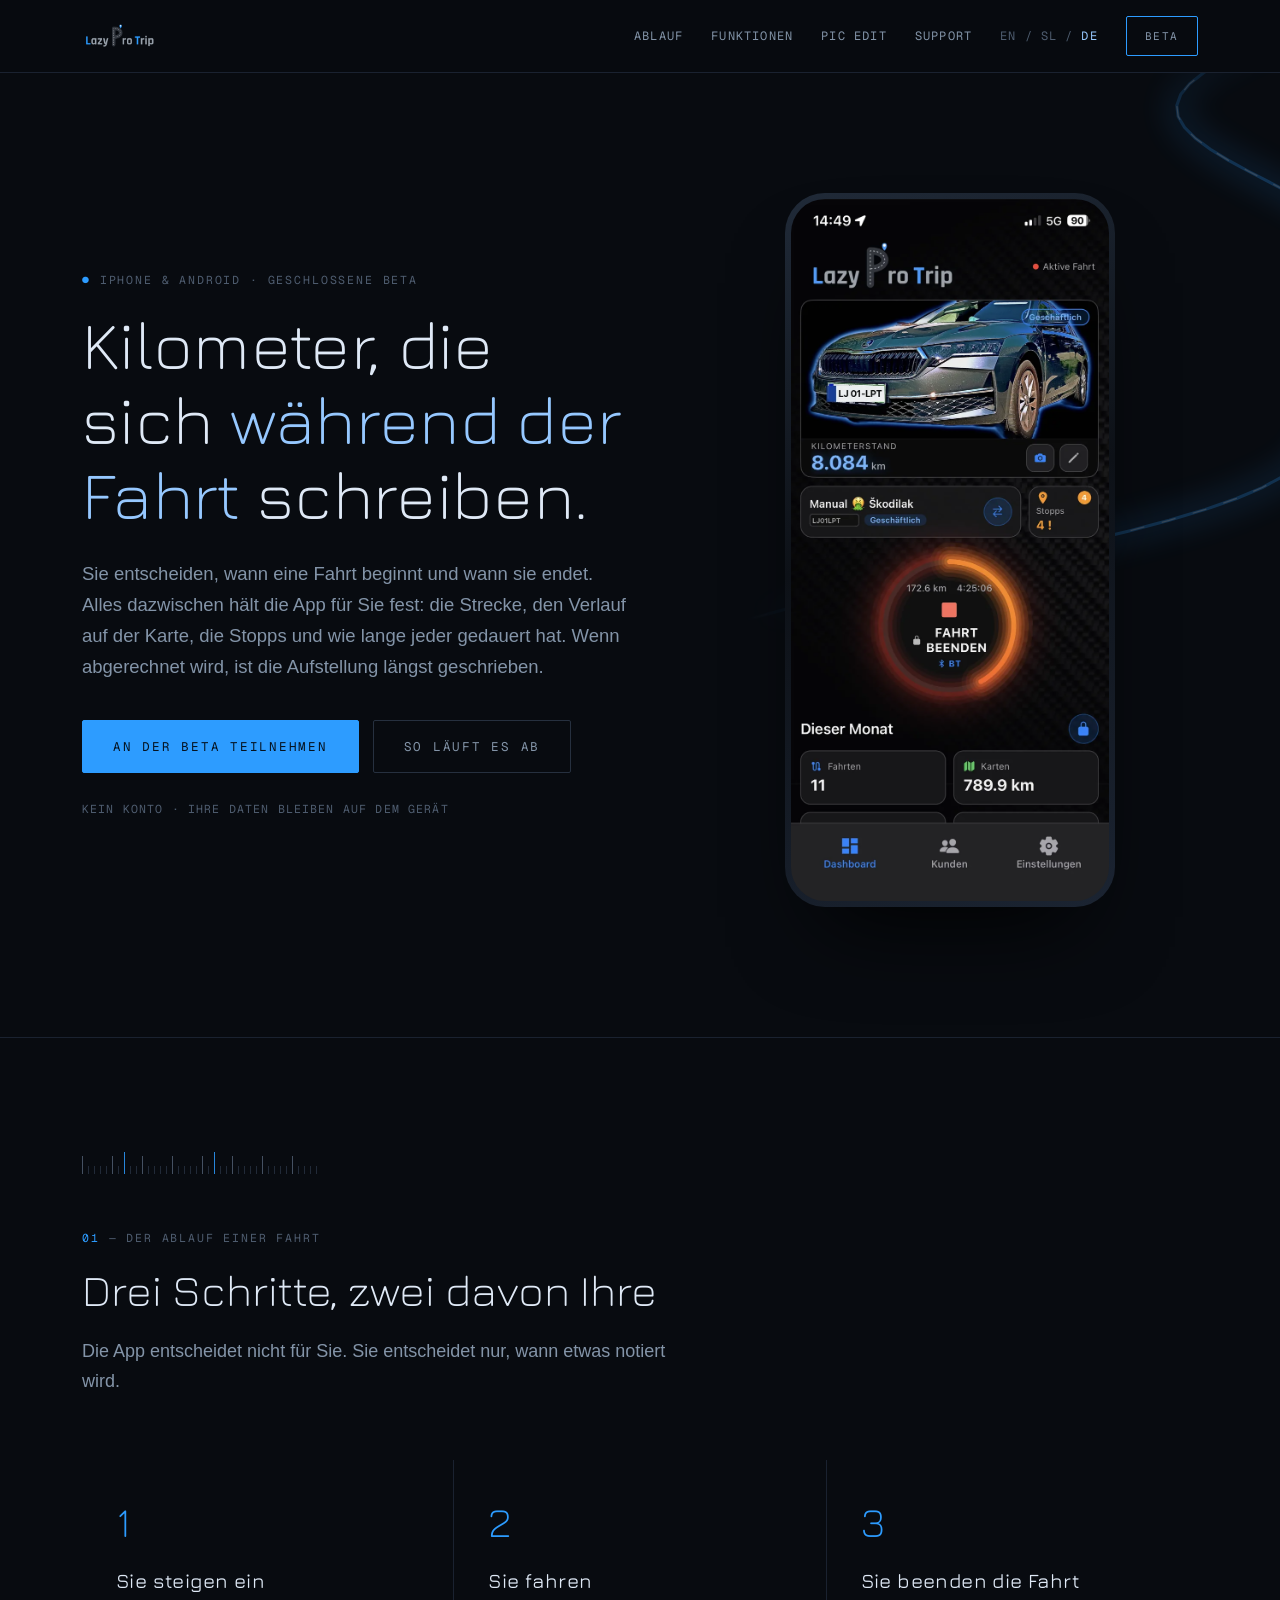
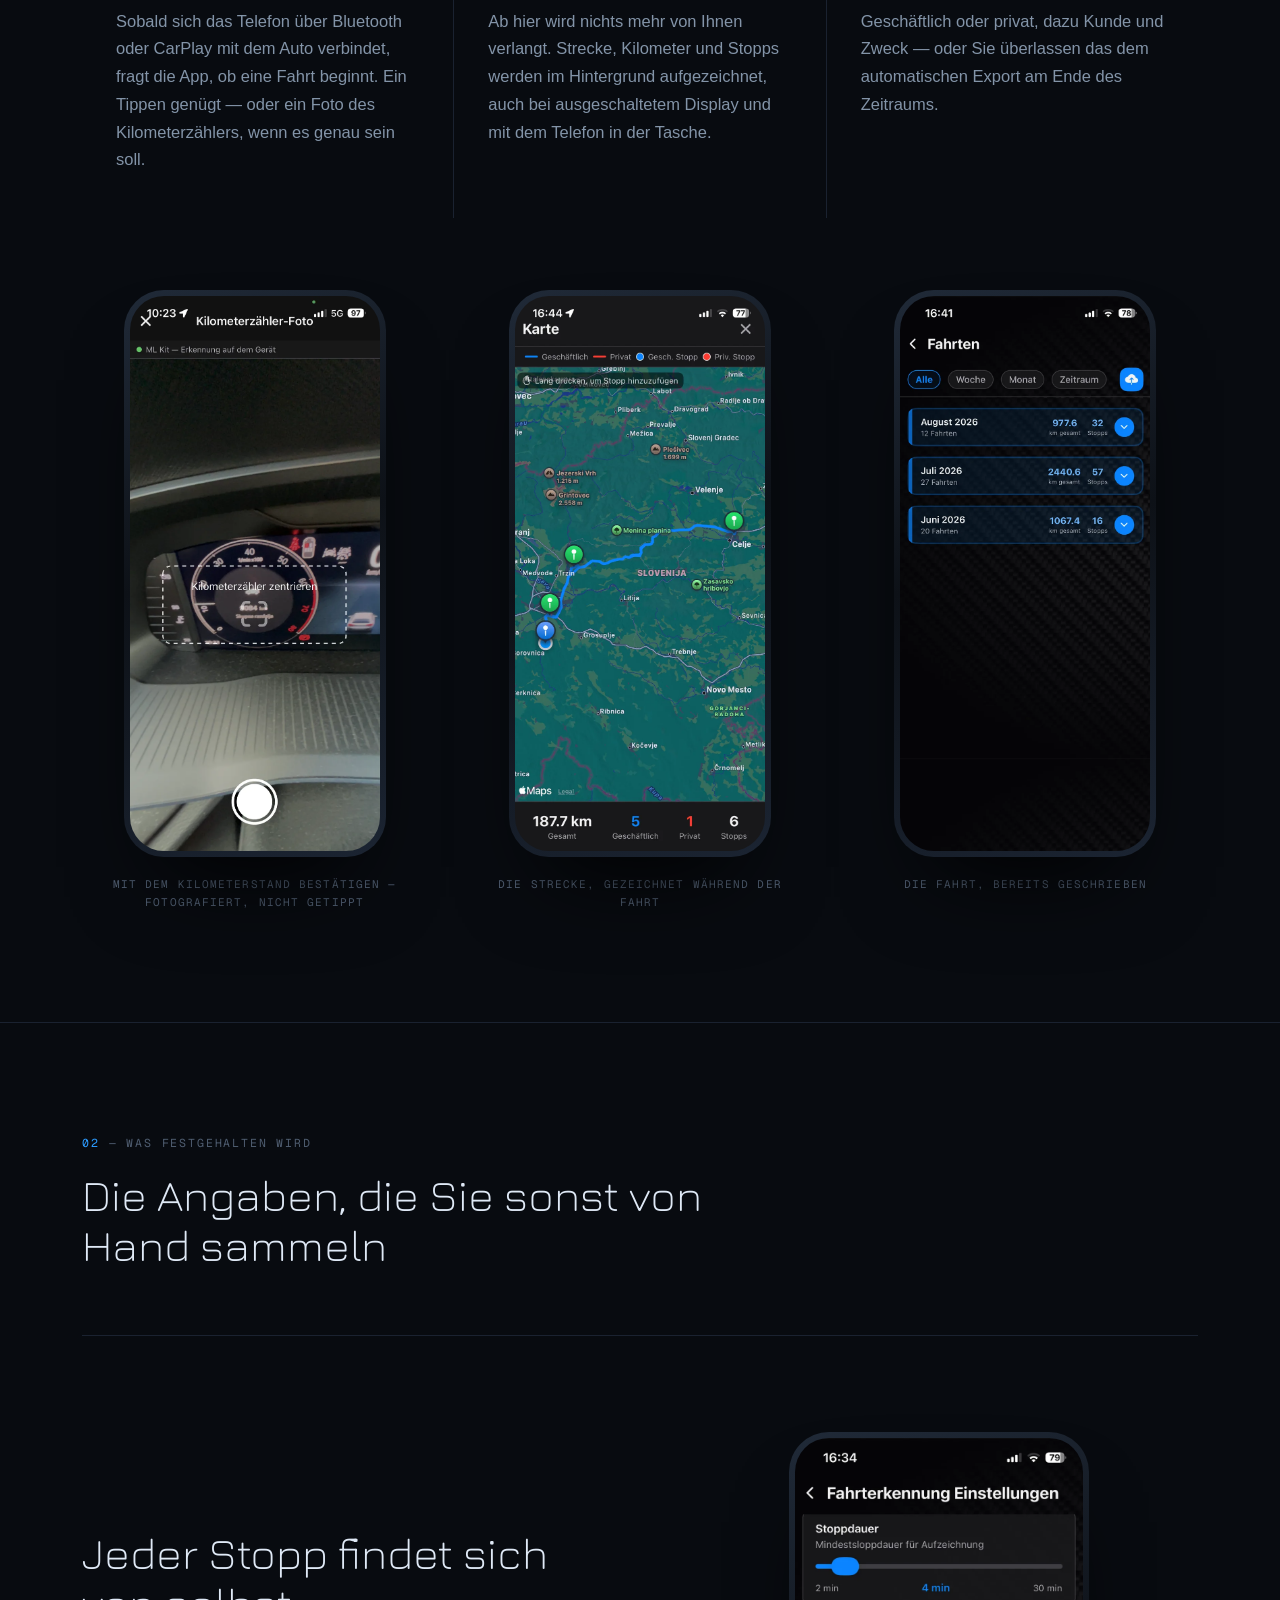
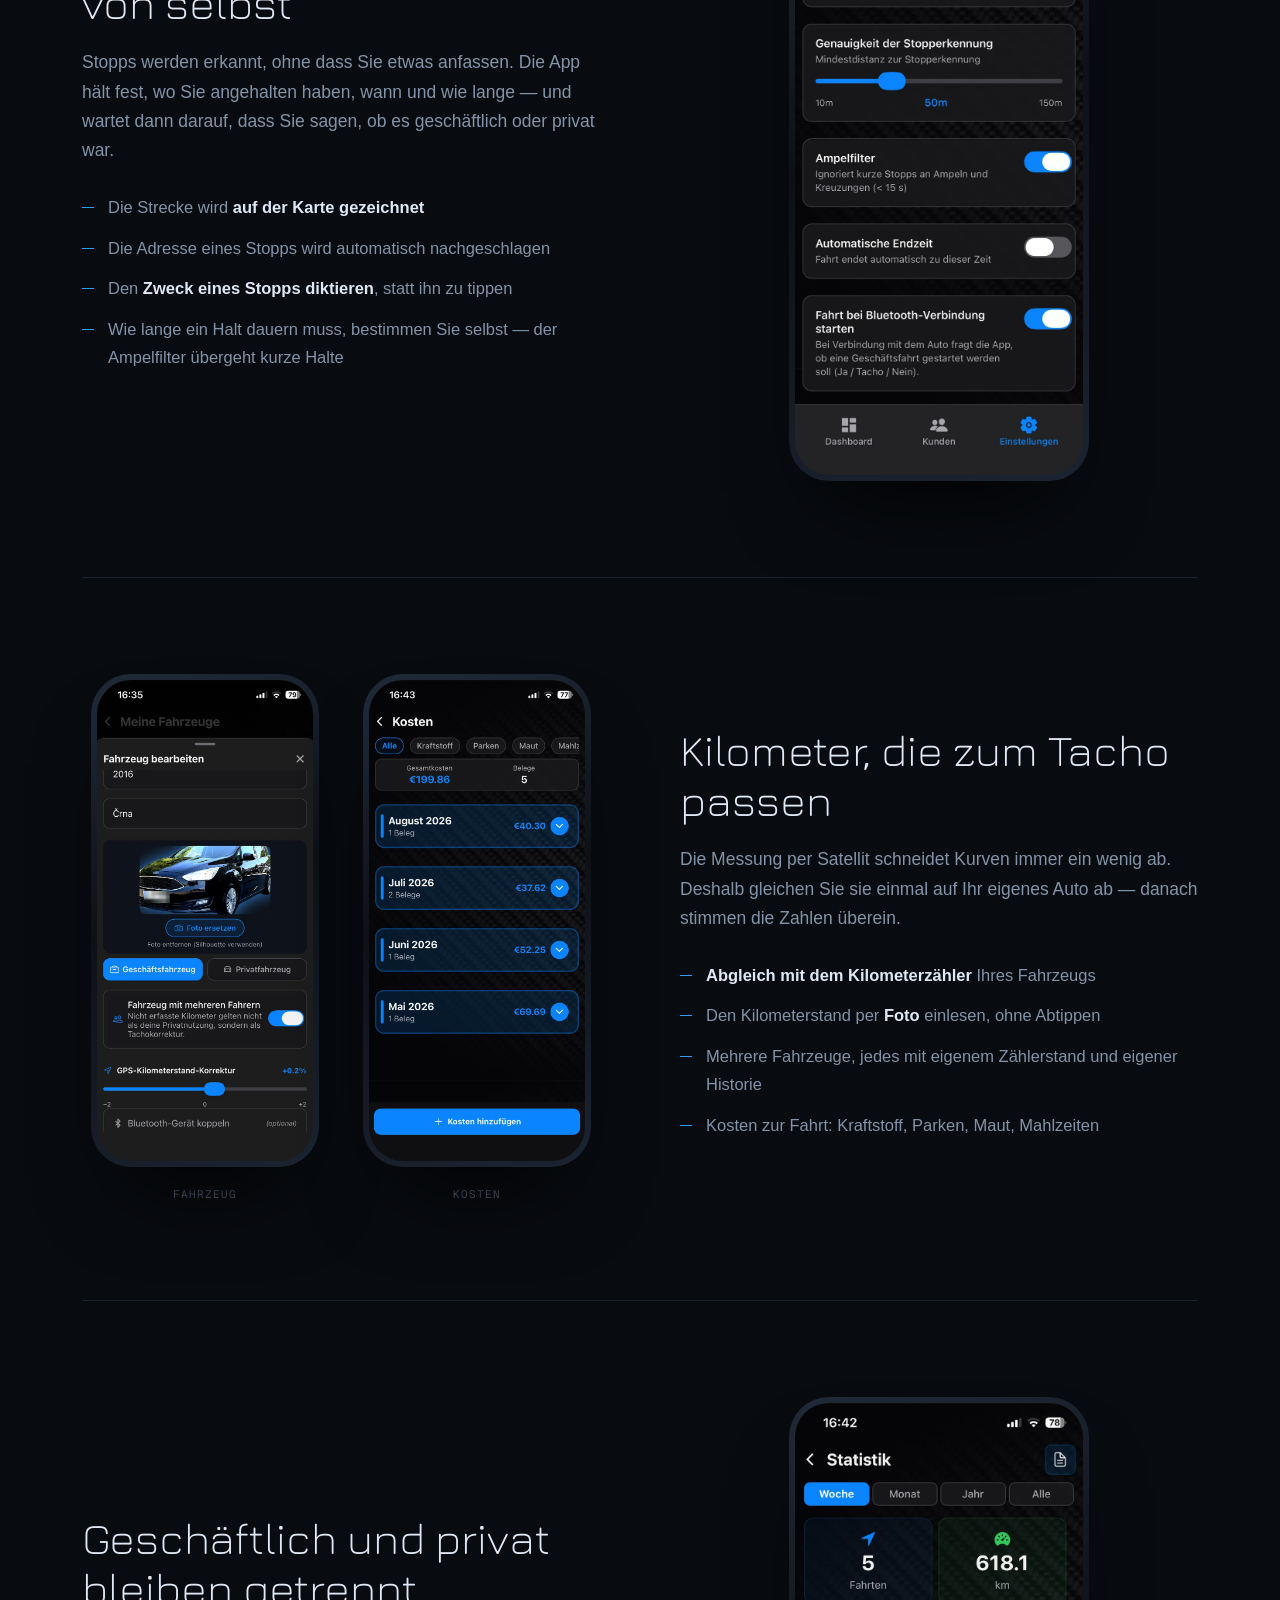
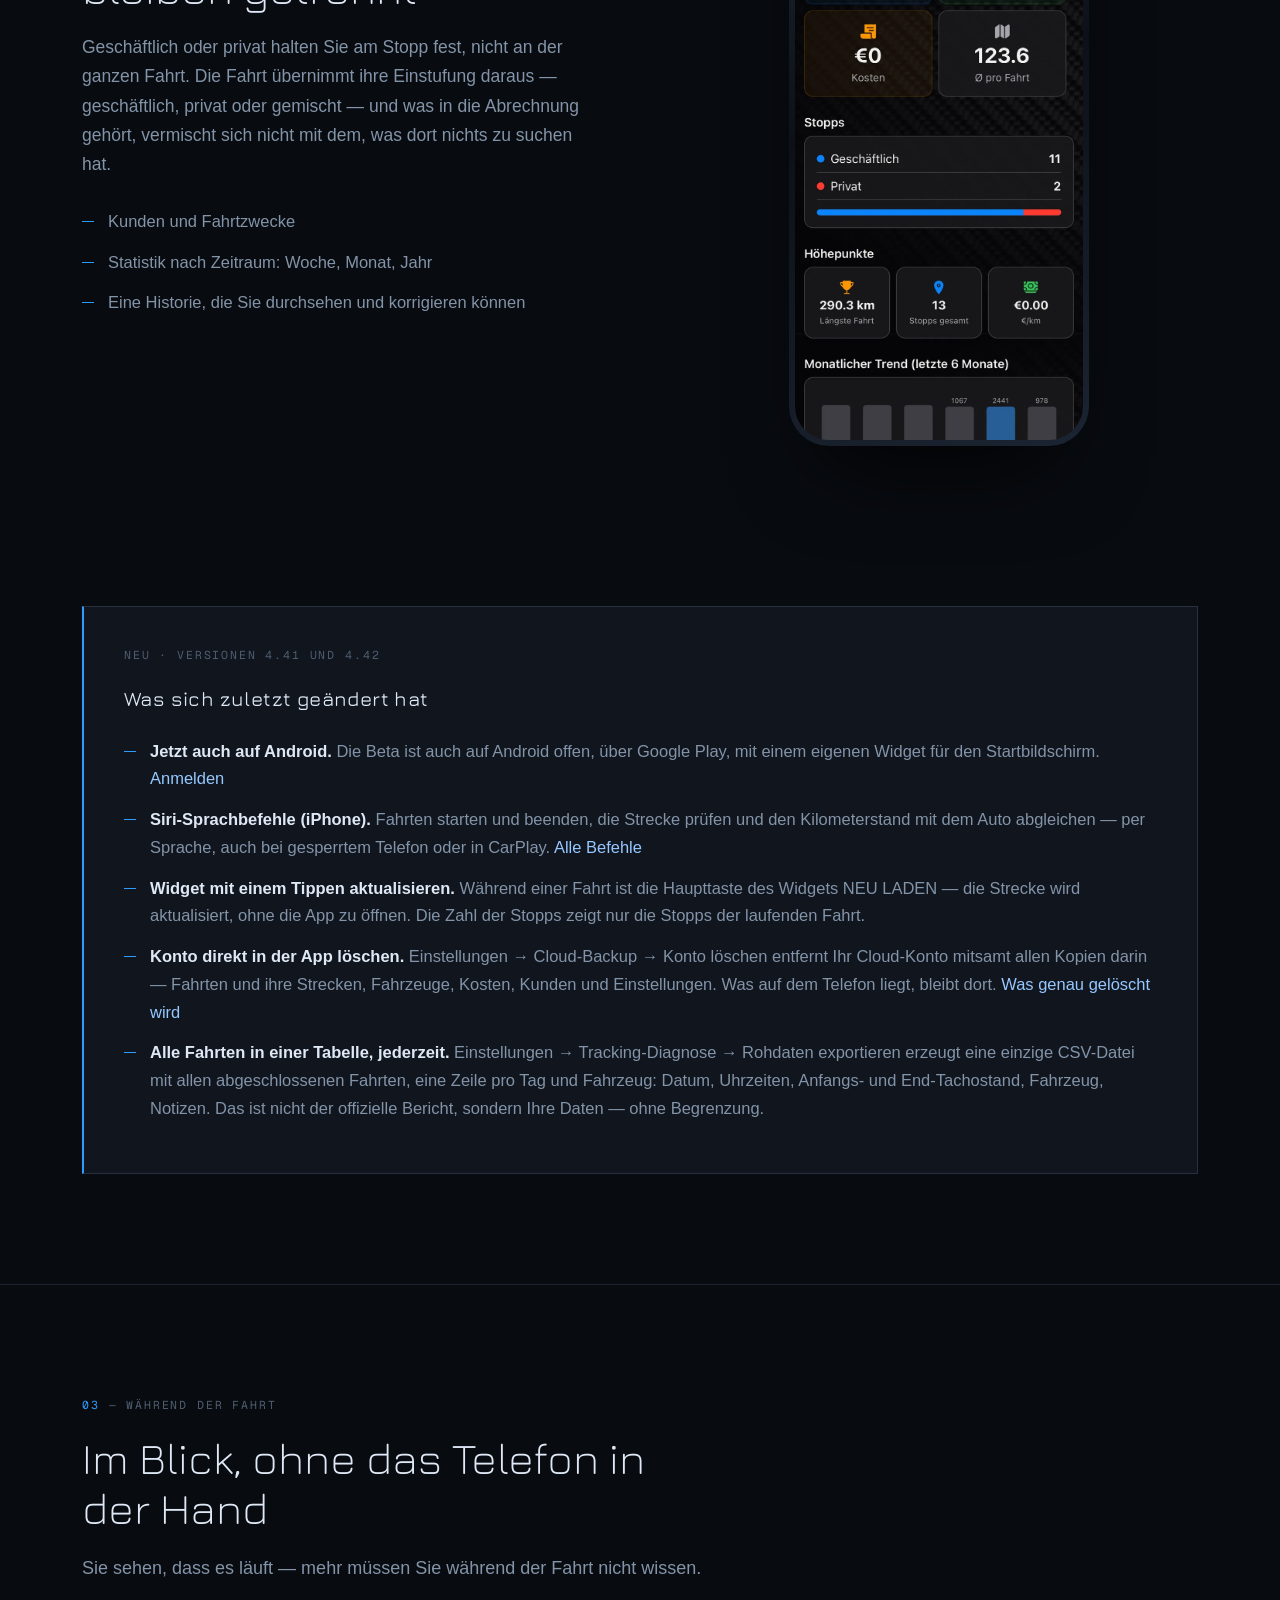
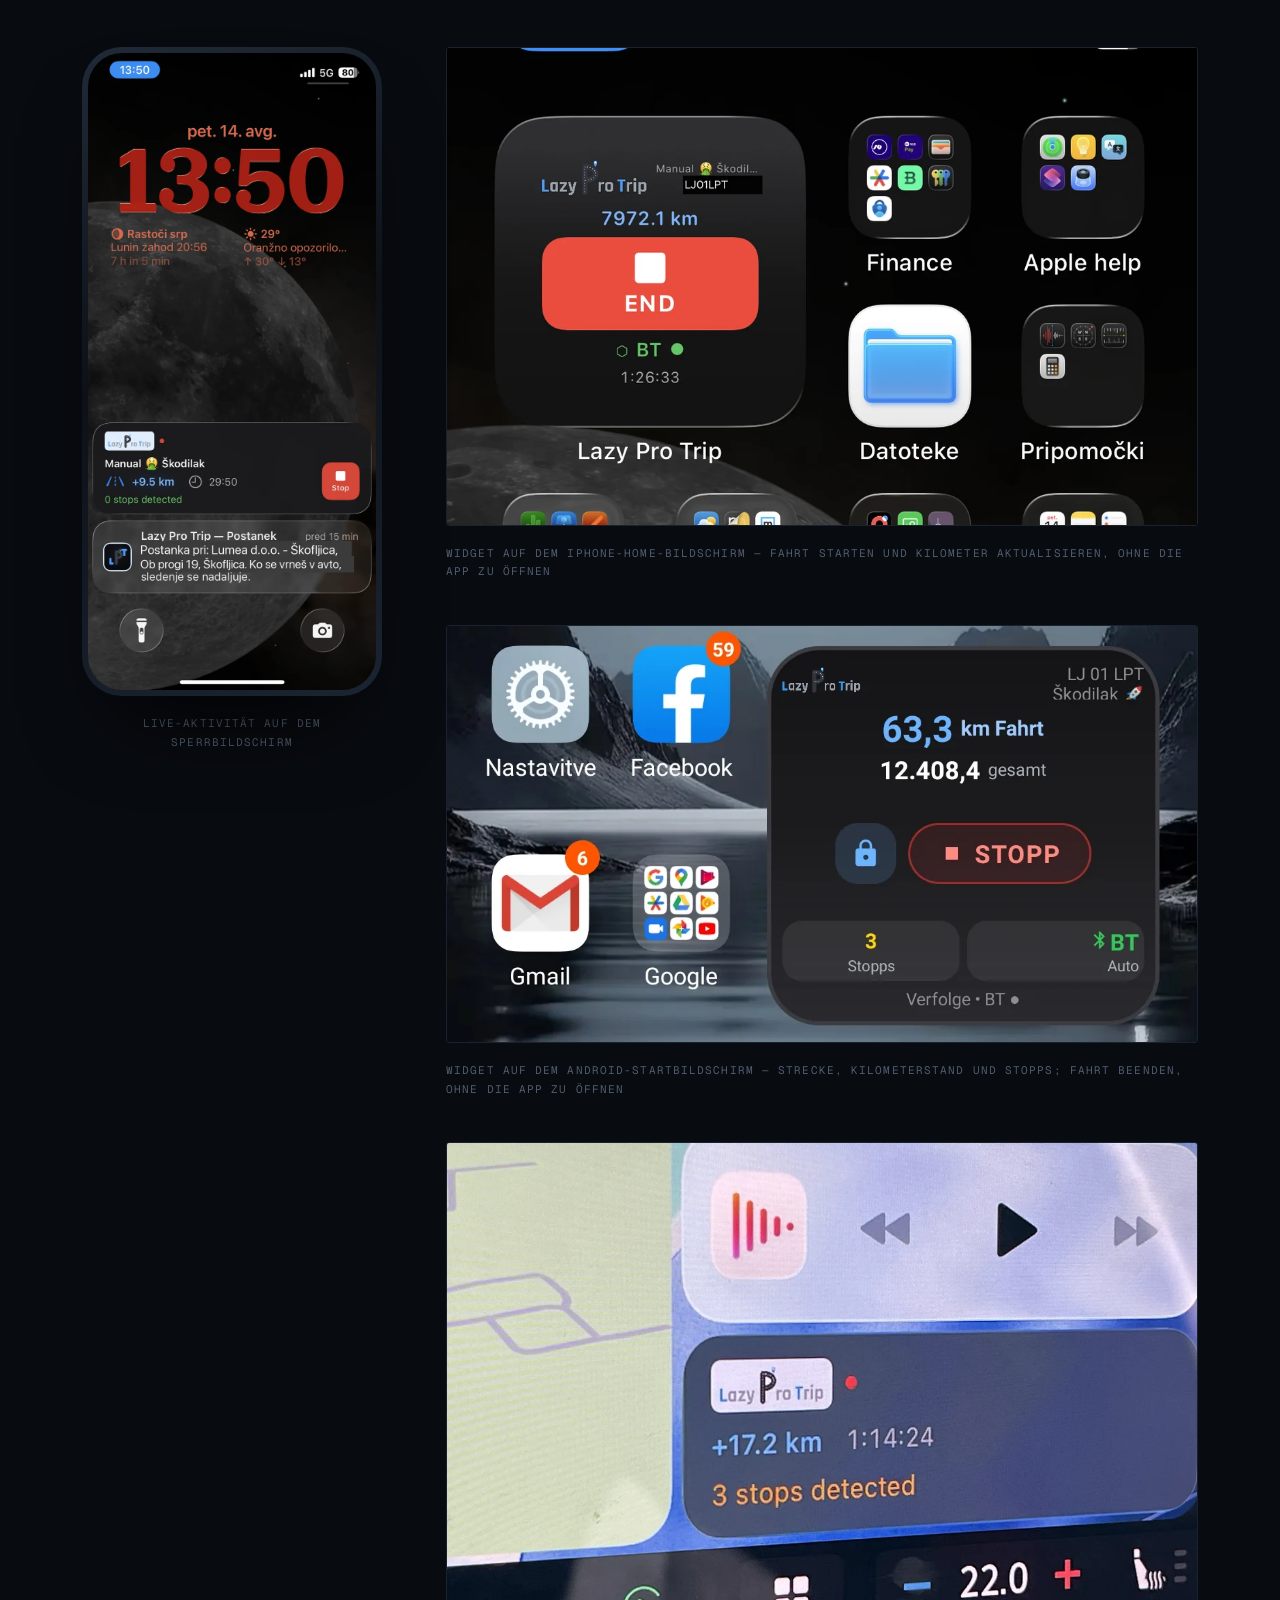
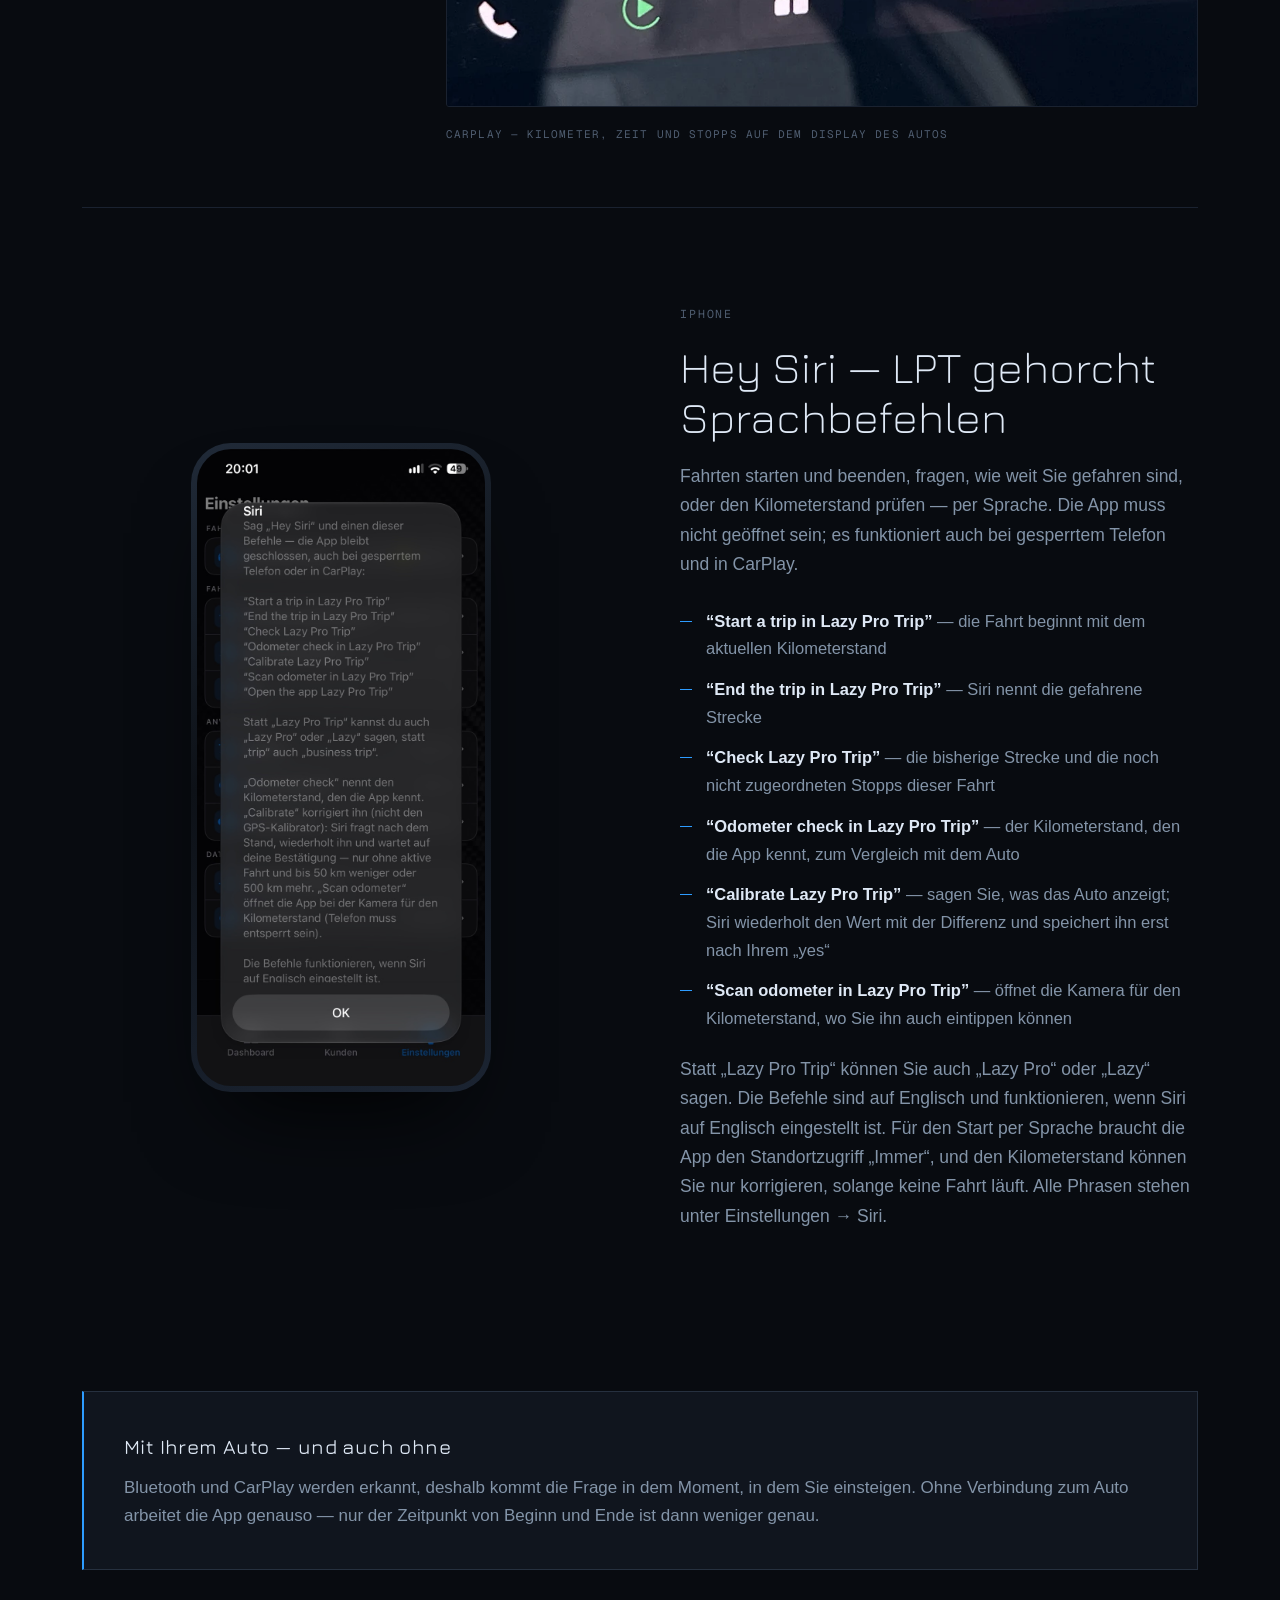
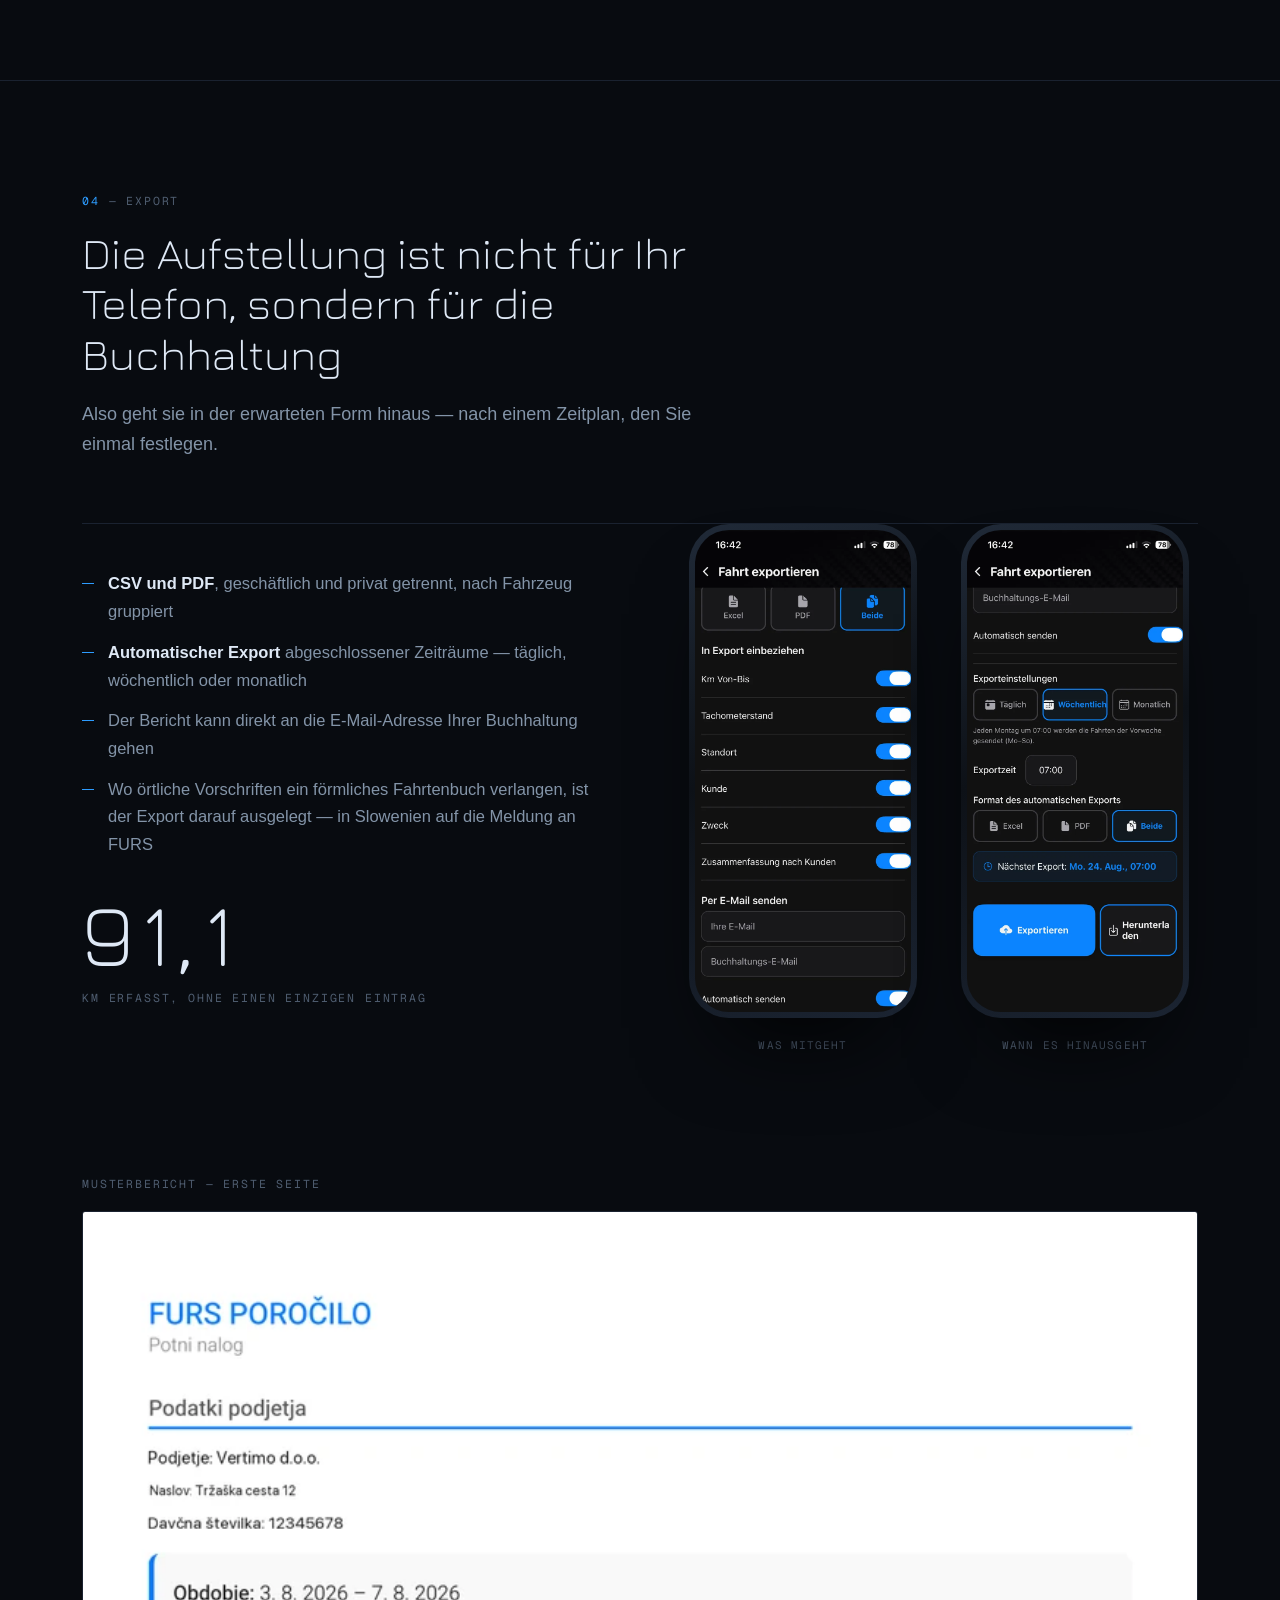
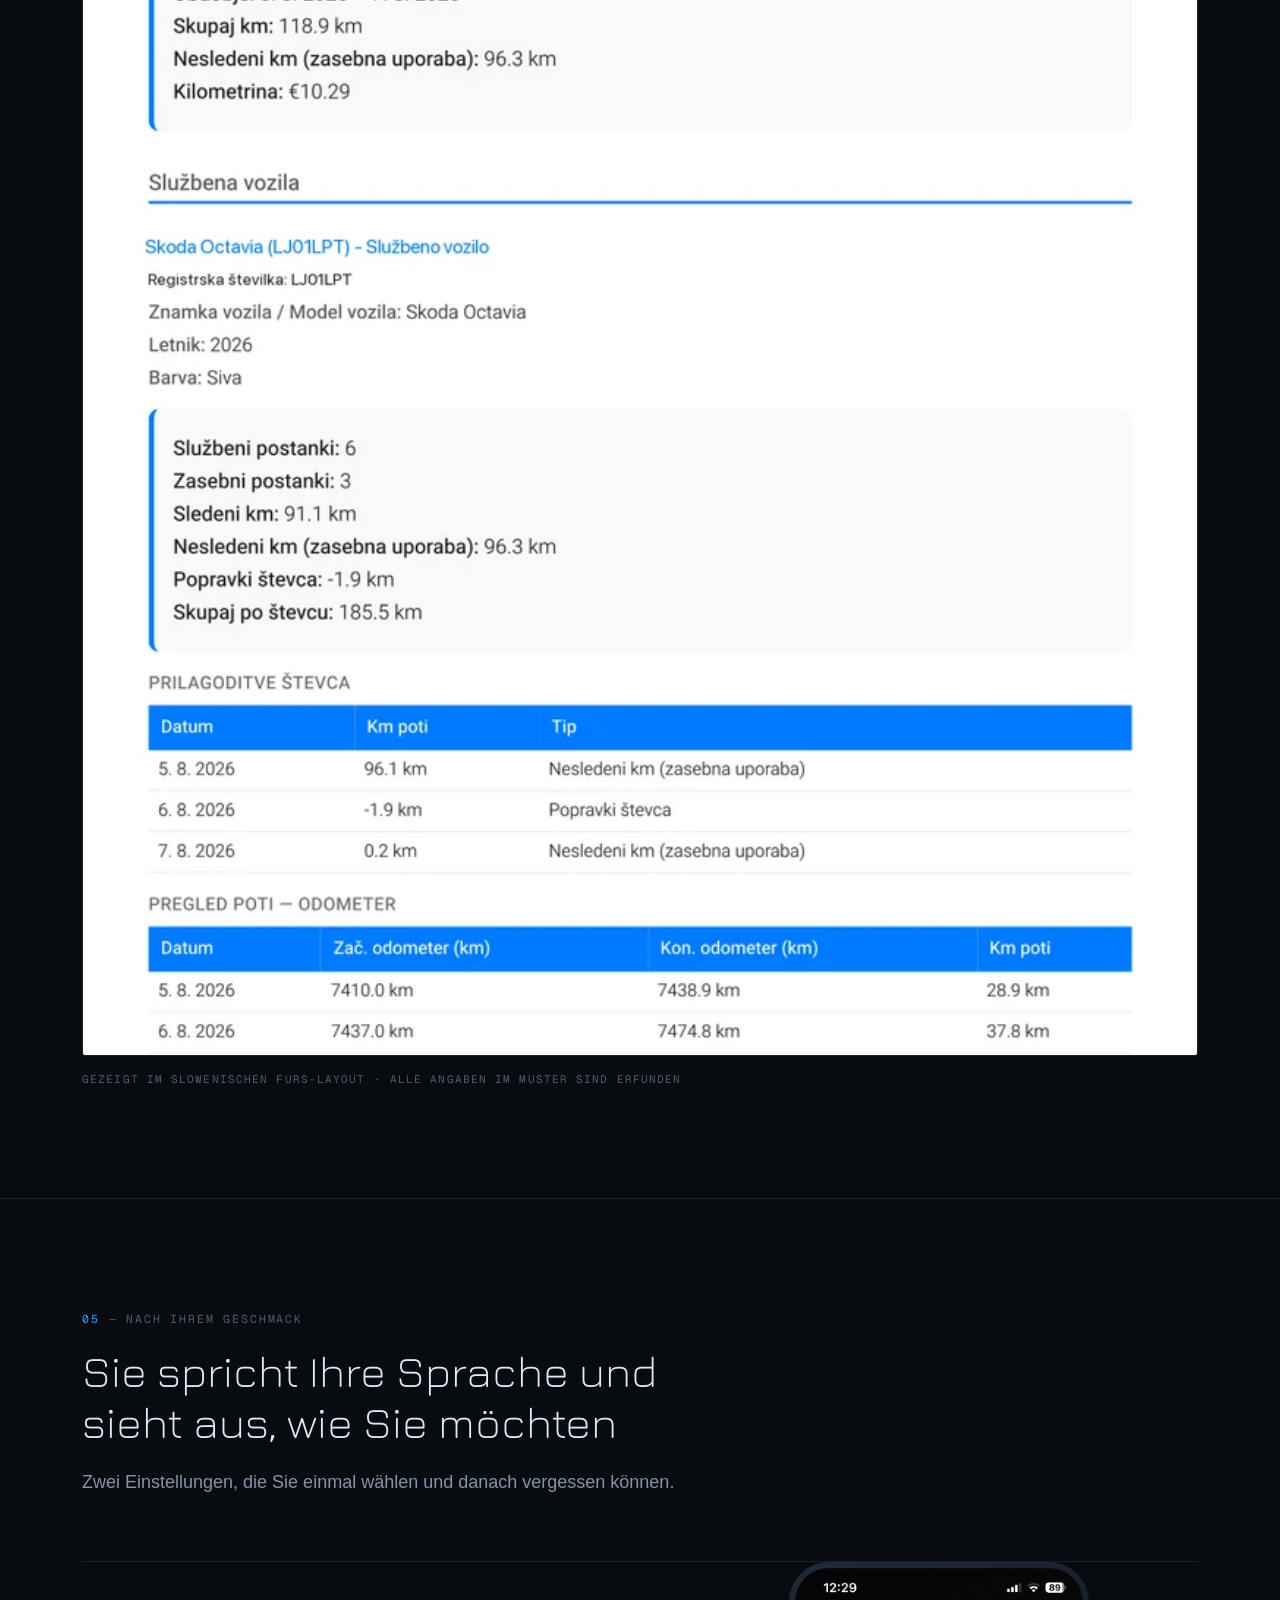
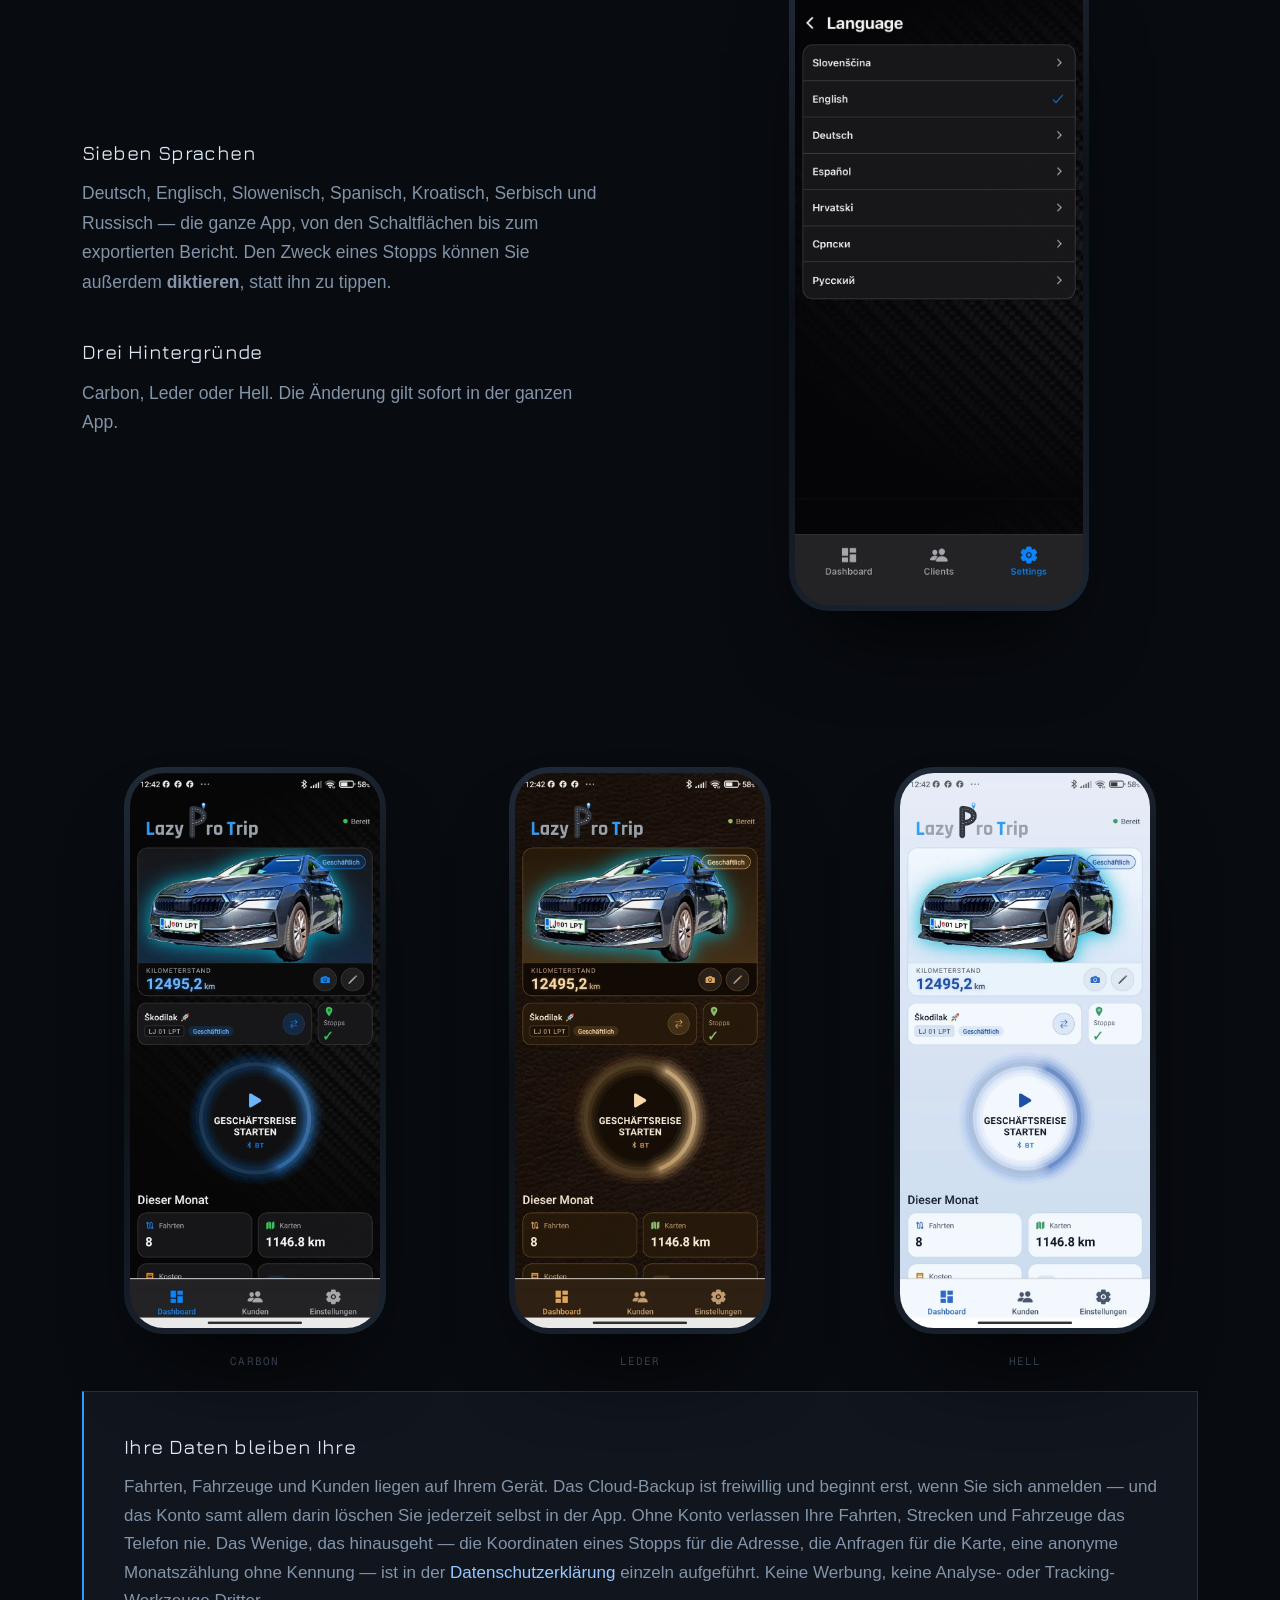
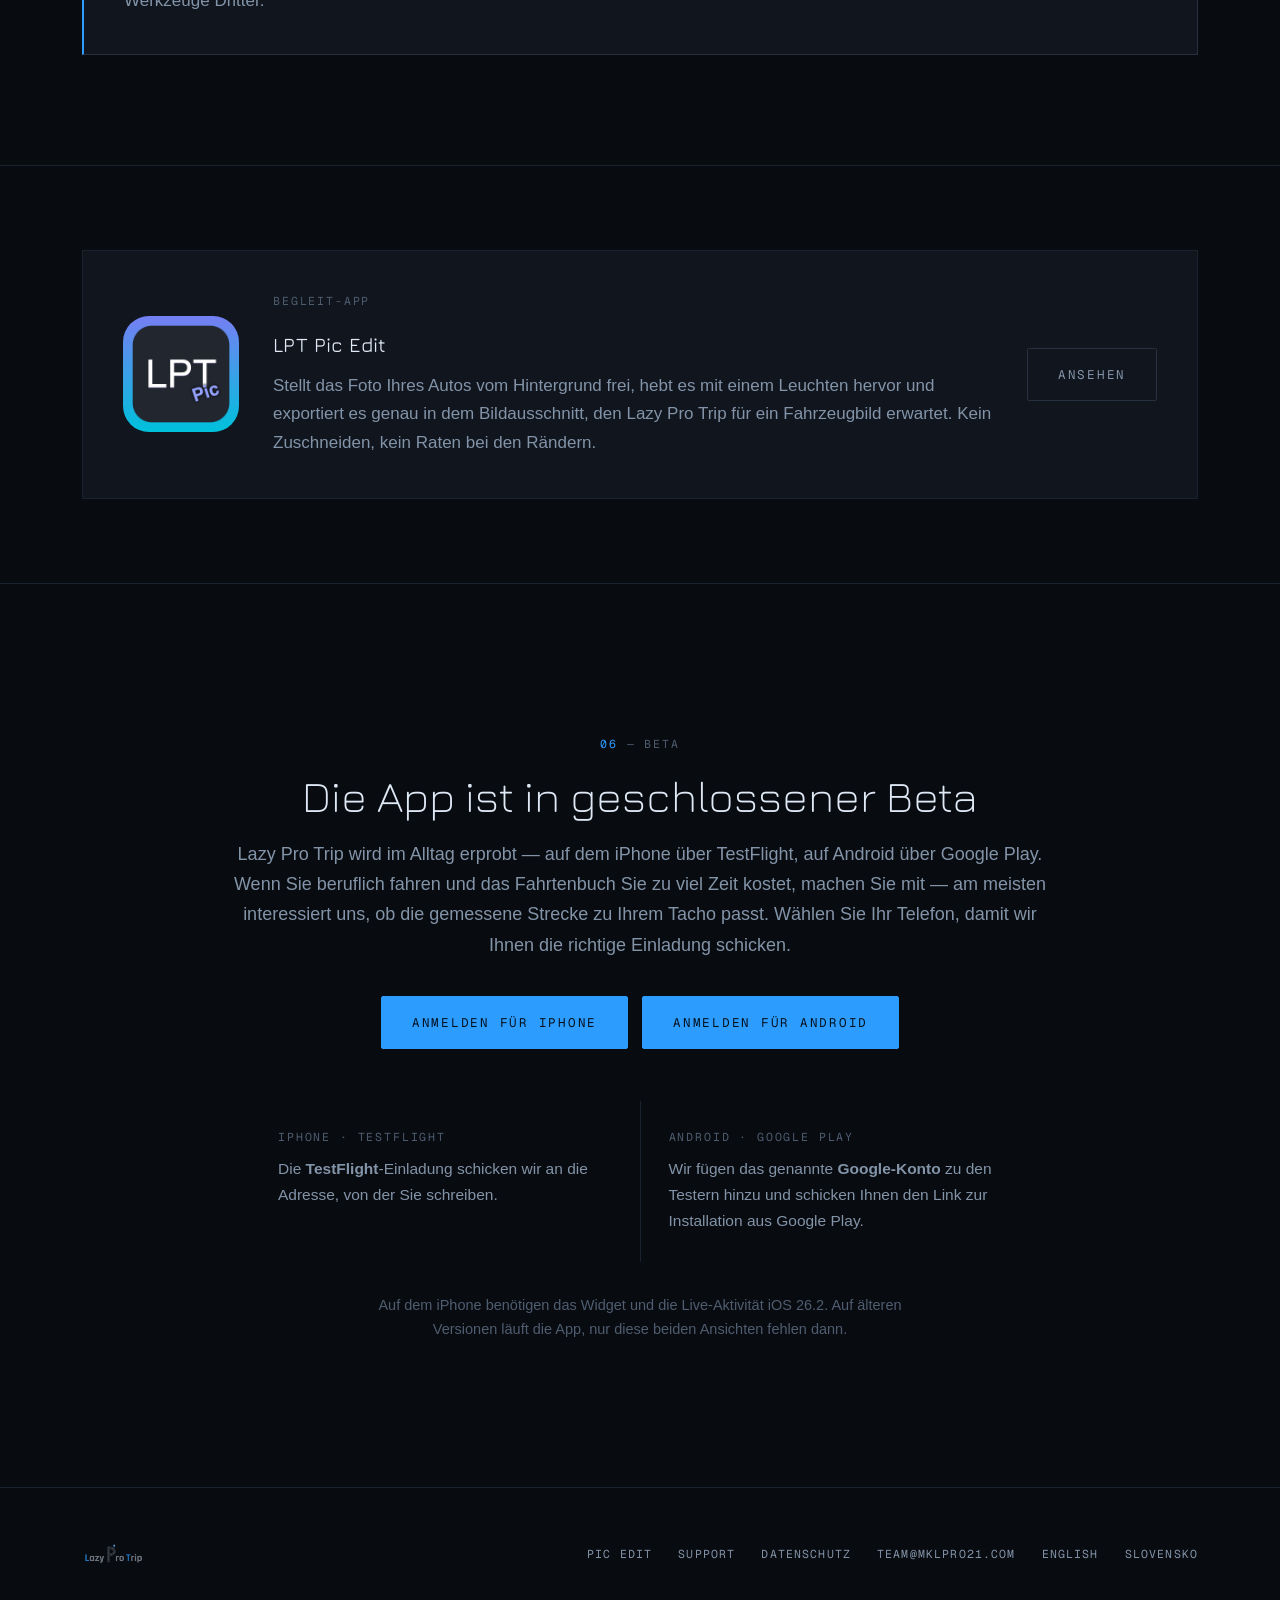
==== commit cb70c90c: "Android v beti: novi androidni posnetki, prijava po platformi, Siri glasovni ukazi - LPT: nadzorna p" ====
--- a/de/index.html
+++ b/de/index.html
@@ -66,7 +66,7 @@
 
   <div class="wrap hero-grid">
     <div>
-      <span class="tag"><span class="n">●</span> iPhone · geschlossene Beta</span>
+      <span class="tag"><span class="n">●</span> iPhone &amp; Android · geschlossene Beta</span>
       <h1>Kilometer, die sich <em>während der Fahrt</em> schreiben.</h1>
       <p class="lede">
         Sie entscheiden, wann eine Fahrt beginnt und wann sie endet. Alles
@@ -254,9 +254,11 @@
       <span class="tag">Neu · Versionen 4.41 und 4.42</span>
       <h3>Was sich zuletzt geändert hat</h3>
       <ul class="ticks" style="margin-top:22px">
-        <li><strong>Siri, freihändig.</strong> Fahrten starten und beenden, die Strecke prüfen
-            und den Kilometerstand mit dem Auto abgleichen — per Sprache, auch bei gesperrtem
-            Telefon in der Tasche oder in CarPlay. <a href="#siri">Alle Befehle</a></li>
+        <li><strong>Jetzt auch auf Android.</strong> Die Beta ist auch auf Android offen, über
+            Google Play, mit einem eigenen Widget für den Startbildschirm. <a href="#beta">Anmelden</a></li>
+        <li><strong>Siri-Sprachbefehle (iPhone).</strong> Fahrten starten und beenden, die Strecke
+            prüfen und den Kilometerstand mit dem Auto abgleichen — per Sprache, auch bei
+            gesperrtem Telefon oder in CarPlay. <a href="#siri">Alle Befehle</a></li>
         <li><strong>Widget mit einem Tippen aktualisieren.</strong> Während einer Fahrt ist
             die Haupttaste des Widgets NEU LADEN — die Strecke wird aktualisiert, ohne die App
             zu öffnen. Die Zahl der Stopps zeigt nur die Stopps der laufenden Fahrt.</li>
@@ -297,7 +299,13 @@
           <div class="wide">
             <img src="/assets/img/shots/08-widget.webp" alt="Lazy-Pro-Trip-Widget auf dem iPhone-Home-Bildschirm während einer Fahrt" width="720" height="458" loading="lazy">
           </div>
-          <p class="caption caption-l">Widget auf dem Home-Bildschirm — Fahrt starten und Kilometer aktualisieren, ohne die App zu öffnen</p>
+          <p class="caption caption-l">Widget auf dem iPhone-Home-Bildschirm — Fahrt starten und Kilometer aktualisieren, ohne die App zu öffnen</p>
+        </div>
+        <div>
+          <div class="wide">
+            <img src="/assets/img/shots/53-widget-android-de.webp" alt="Lazy-Pro-Trip-Widget auf einem Android-Startbildschirm während einer Fahrt: Strecke, Kilometerstand, Stopps und die Stopp-Taste" width="1080" height="600" loading="lazy">
+          </div>
+          <p class="caption caption-l">Widget auf dem Android-Startbildschirm — Strecke, Kilometerstand und Stopps; Fahrt beenden, ohne die App zu öffnen</p>
         </div>
         <div>
           <div class="wide">
@@ -310,11 +318,12 @@
 
     <div class="feature rev" id="siri" style="margin-top:64px">
       <div class="ftext">
-        <h2>Hey Siri — ohne das Telefon in der Hand</h2>
+        <span class="tag">iPhone</span>
+        <h2>Hey Siri — LPT gehorcht Sprachbefehlen</h2>
         <p>
           Fahrten starten und beenden, fragen, wie weit Sie gefahren sind, oder den
-          Kilometerstand prüfen — per Sprache. Die App bleibt geschlossen: Es funktioniert
-          auch bei gesperrtem Telefon in der Tasche und in CarPlay.
+          Kilometerstand prüfen — per Sprache. Die App muss nicht geöffnet sein; es
+          funktioniert auch bei gesperrtem Telefon und in CarPlay.
         </p>
         <ul class="ticks">
           <li><strong>“Start a trip in Lazy Pro Trip”</strong> — die Fahrt beginnt mit dem aktuellen Kilometerstand</li>
@@ -439,7 +448,7 @@
       <div>
         <div class="device">
           <div class="device-screen">
-            <img src="/assets/img/shots/40-de-tema-carbon.webp" alt="Dashboard mit dem Hintergrund Carbon — dunkles Karbonmuster" width="760" height="1645" loading="lazy">
+            <img src="/assets/img/shots/49-de-carbon.webp" alt="Dashboard mit dem Hintergrund Carbon — dunkles Karbonmuster" width="760" height="1647" loading="lazy">
           </div>
         </div>
         <p class="caption">Carbon</p>
@@ -447,7 +456,7 @@
       <div>
         <div class="device">
           <div class="device-screen">
-            <img src="/assets/img/shots/41-de-tema-usnje.webp" alt="Dasselbe Dashboard mit dem Hintergrund Leder — warmes Braun" width="760" height="1645" loading="lazy">
+            <img src="/assets/img/shots/50-de-usnje.webp" alt="Dasselbe Dashboard mit dem Hintergrund Leder — warmes Braun" width="760" height="1647" loading="lazy">
           </div>
         </div>
         <p class="caption">Leder</p>
@@ -455,7 +464,7 @@
       <div>
         <div class="device">
           <div class="device-screen">
-            <img src="/assets/img/shots/42-de-tema-svetla.webp" alt="Dasselbe Dashboard mit dem hellen Hintergrund" width="760" height="1645" loading="lazy">
+            <img src="/assets/img/shots/51-de-svetla.webp" alt="Dasselbe Dashboard mit dem hellen Hintergrund" width="760" height="1647" loading="lazy">
           </div>
         </div>
         <p class="caption">Hell</p>
@@ -505,20 +514,25 @@
       <span class="tag" style="text-align:center"><span class="n">06</span> — Beta</span>
       <h2>Die App ist in geschlossener Beta</h2>
       <p>
-        Lazy Pro Trip wird über TestFlight im Alltag erprobt. Wenn Sie beruflich
-        fahren und das Fahrtenbuch Sie zu viel Zeit kostet, machen Sie mit — am
-        meisten interessiert uns, ob die gemessene Strecke zu Ihrem Tacho passt.
+        Lazy Pro Trip wird im Alltag erprobt — auf dem iPhone über TestFlight, auf
+        Android über Google Play. Wenn Sie beruflich fahren und das Fahrtenbuch Sie
+        zu viel Zeit kostet, machen Sie mit — am meisten interessiert uns, ob die
+        gemessene Strecke zu Ihrem Tacho passt. Wählen Sie Ihr Telefon, damit wir
+        Ihnen die richtige Einladung schicken.
       </p>
-      <a class="btn btn-solid" href="mailto:team@mklpro21.com?subject=Lazy%20Pro%20Trip%20Beta&amp;body=Hallo%2C%0A%0Aich%20m%C3%B6chte%20an%20der%20Beta%20von%20Lazy%20Pro%20Trip%20teilnehmen.%0A%0ATelefonmodell%3A%20%0AiOS-Version%3A%20%0AAuto%20(Bluetooth%20oder%20CarPlay)%3A%20%0A%0AViele%20Gr%C3%BC%C3%9Fe%2C%0A">An der Beta teilnehmen</a>
+      <div class="actions" style="justify-content:center">
+        <a class="btn btn-solid" href="mailto:team@mklpro21.com?subject=Lazy%20Pro%20Trip%20Beta%20%E2%80%94%20iPhone&amp;body=Hallo%2C%0A%0Aich%20m%C3%B6chte%20an%20der%20Beta%20von%20Lazy%20Pro%20Trip%20auf%20dem%20iPhone%20teilnehmen.%0A%0ATelefonmodell%3A%20%0AiOS-Version%3A%20%0AAuto%20(Bluetooth%20oder%20CarPlay)%3A%20%0A%0AViele%20Gr%C3%BC%C3%9Fe%2C%0A">Anmelden für iPhone</a>
+        <a class="btn btn-solid" href="mailto:team@mklpro21.com?subject=Lazy%20Pro%20Trip%20Beta%20%E2%80%94%20Android&amp;body=Hallo%2C%0A%0Aich%20m%C3%B6chte%20an%20der%20Beta%20von%20Lazy%20Pro%20Trip%20auf%20Android%20teilnehmen.%0A%0AGoogle-Konto%20(Gmail)%20auf%20dem%20Telefon%3A%20%0ATelefonmodell%3A%20%0AAndroid-Version%3A%20%0AAuto%20(Bluetooth)%3A%20%0A%0AViele%20Gr%C3%BC%C3%9Fe%2C%0A">Anmelden für Android</a>
+      </div>
 
       <div class="platforms">
         <div class="plat">
-          <span class="tag">iPhone · verfügbar</span>
-          <p>Die Beta läuft derzeit <strong>nur auf dem iPhone</strong>, über Apples TestFlight. Nach der Anmeldung schicken wir Ihnen eine Einladung.</p>
+          <span class="tag">iPhone · TestFlight</span>
+          <p>Die <strong>TestFlight</strong>-Einladung schicken wir an die Adresse, von der Sie schreiben.</p>
         </div>
         <div class="plat">
-          <span class="tag">Android · Endphase</span>
-          <p>Die Android-Version ist in der <strong>Endphase</strong>. Melden Sie sich jetzt an, dann sagen wir Ihnen Bescheid, sobald der Test öffnet.</p>
+          <span class="tag">Android · Google Play</span>
+          <p>Wir fügen das genannte <strong>Google-Konto</strong> zu den Testern hinzu und schicken Ihnen den Link zur Installation aus Google Play.</p>
         </div>
       </div>
 
@@ -549,6 +563,7 @@
       © 2026 MKLpro21 · Lazy Pro Trip ist ein Fahrtenbuch für berufliche Fahrten.
       Die Bildschirmfotos zeigen erfundene Kunden und Fahrzeuge.
       Apple, iPhone, CarPlay und App Store sind Marken von Apple Inc.
+      Android und Google Play sind Marken von Google LLC.
     </p>
   </div>
 </footer>
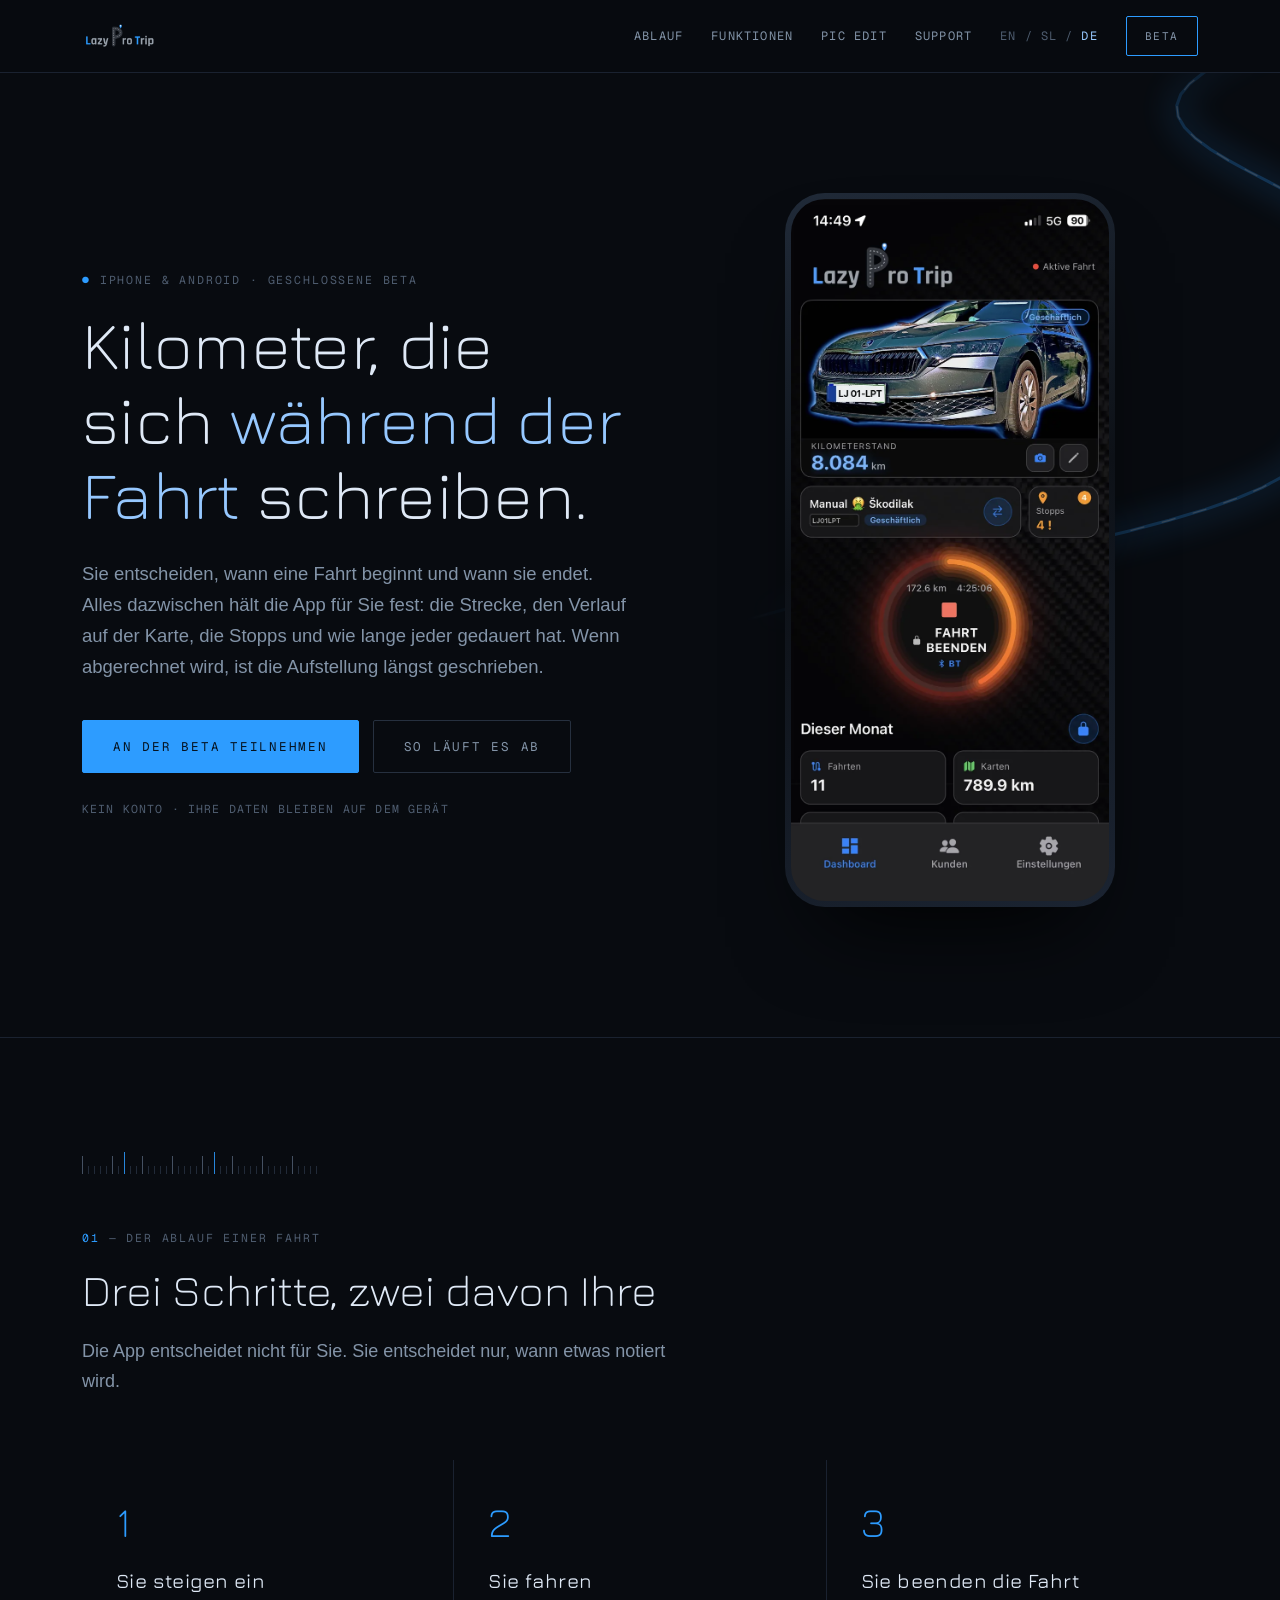
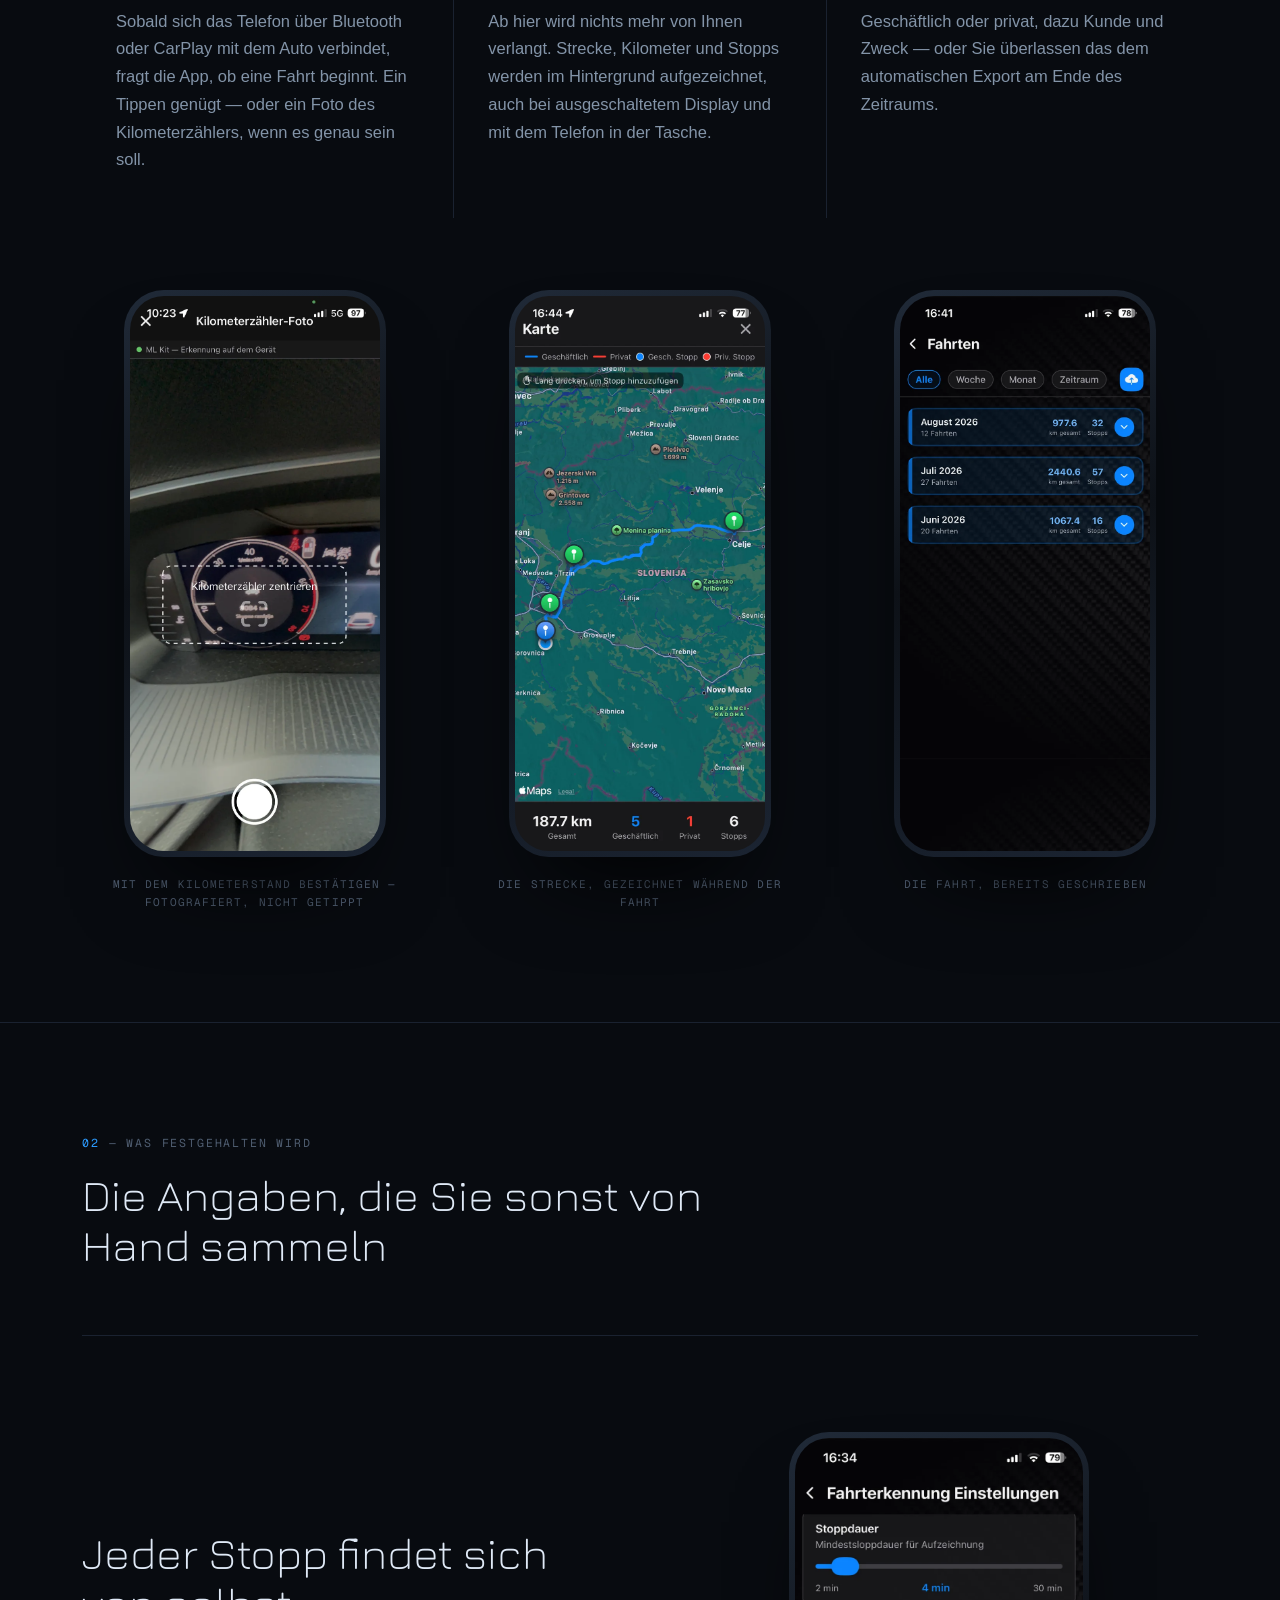
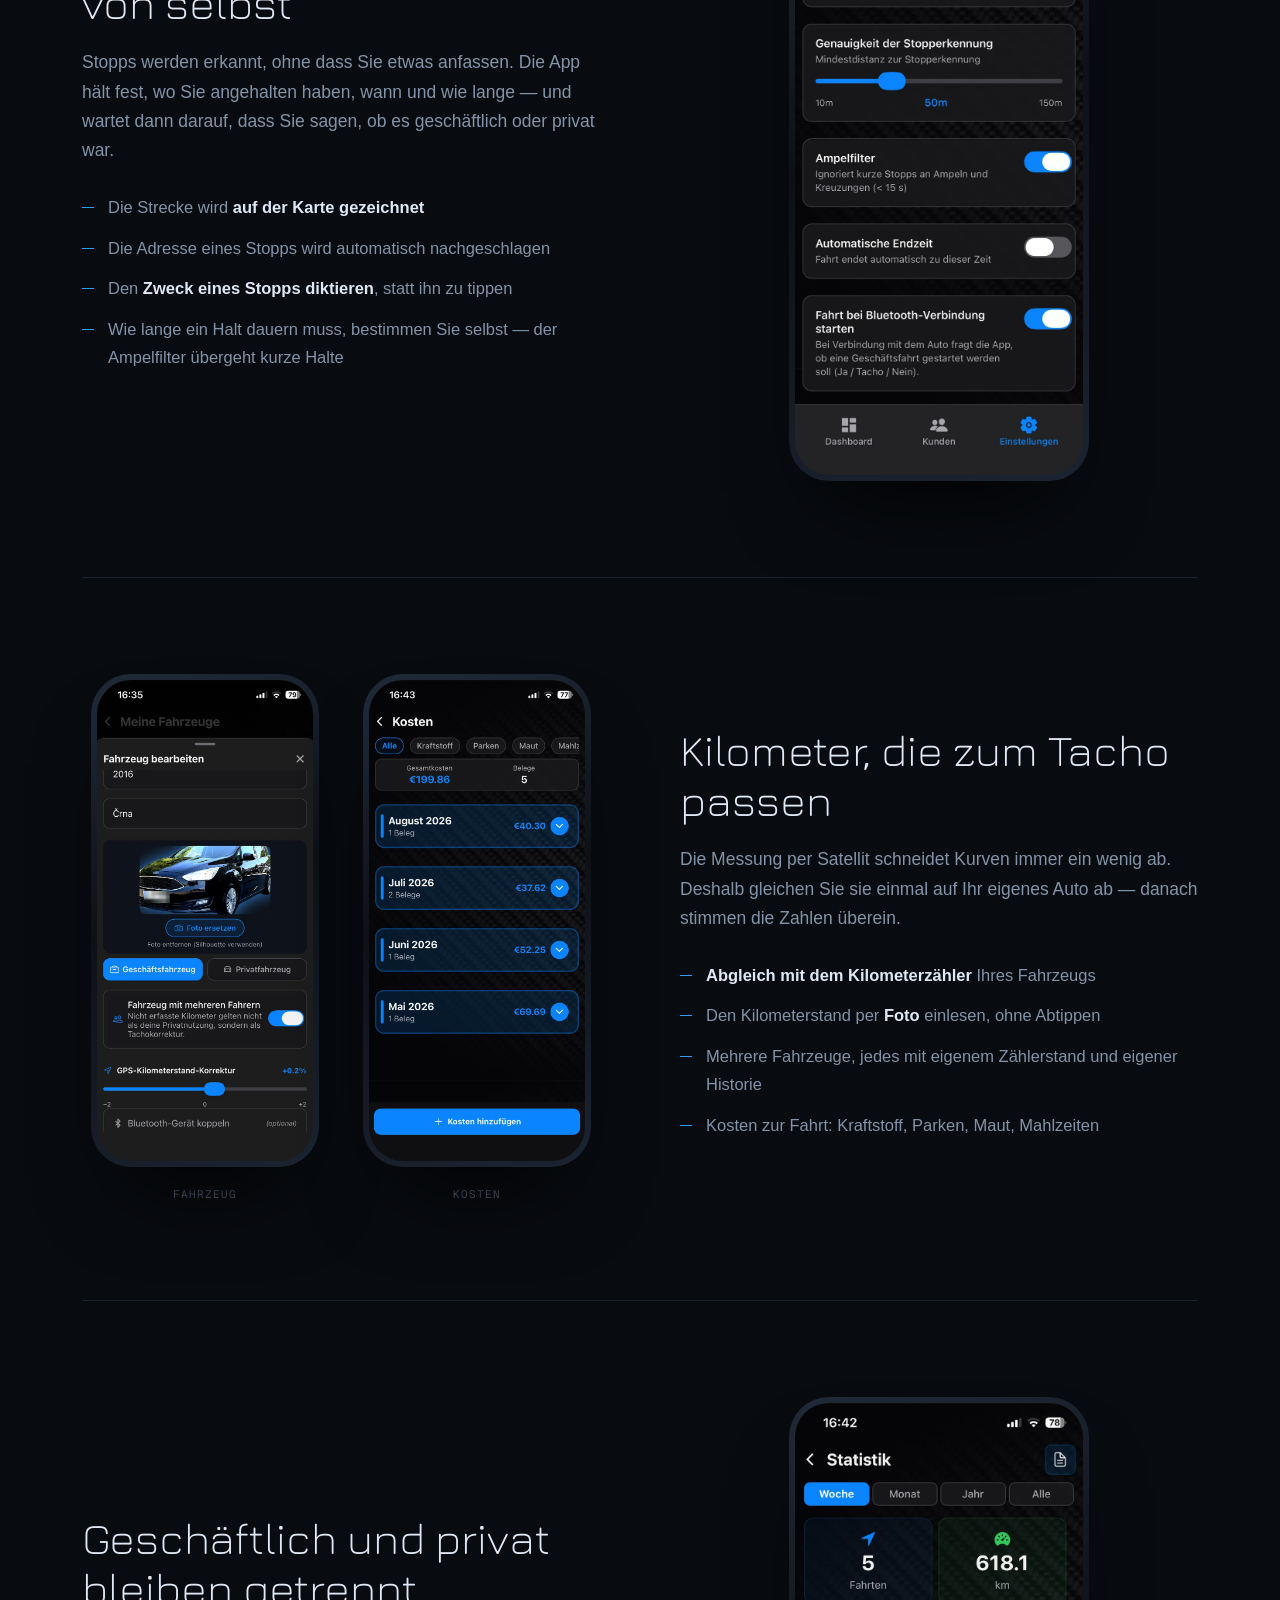
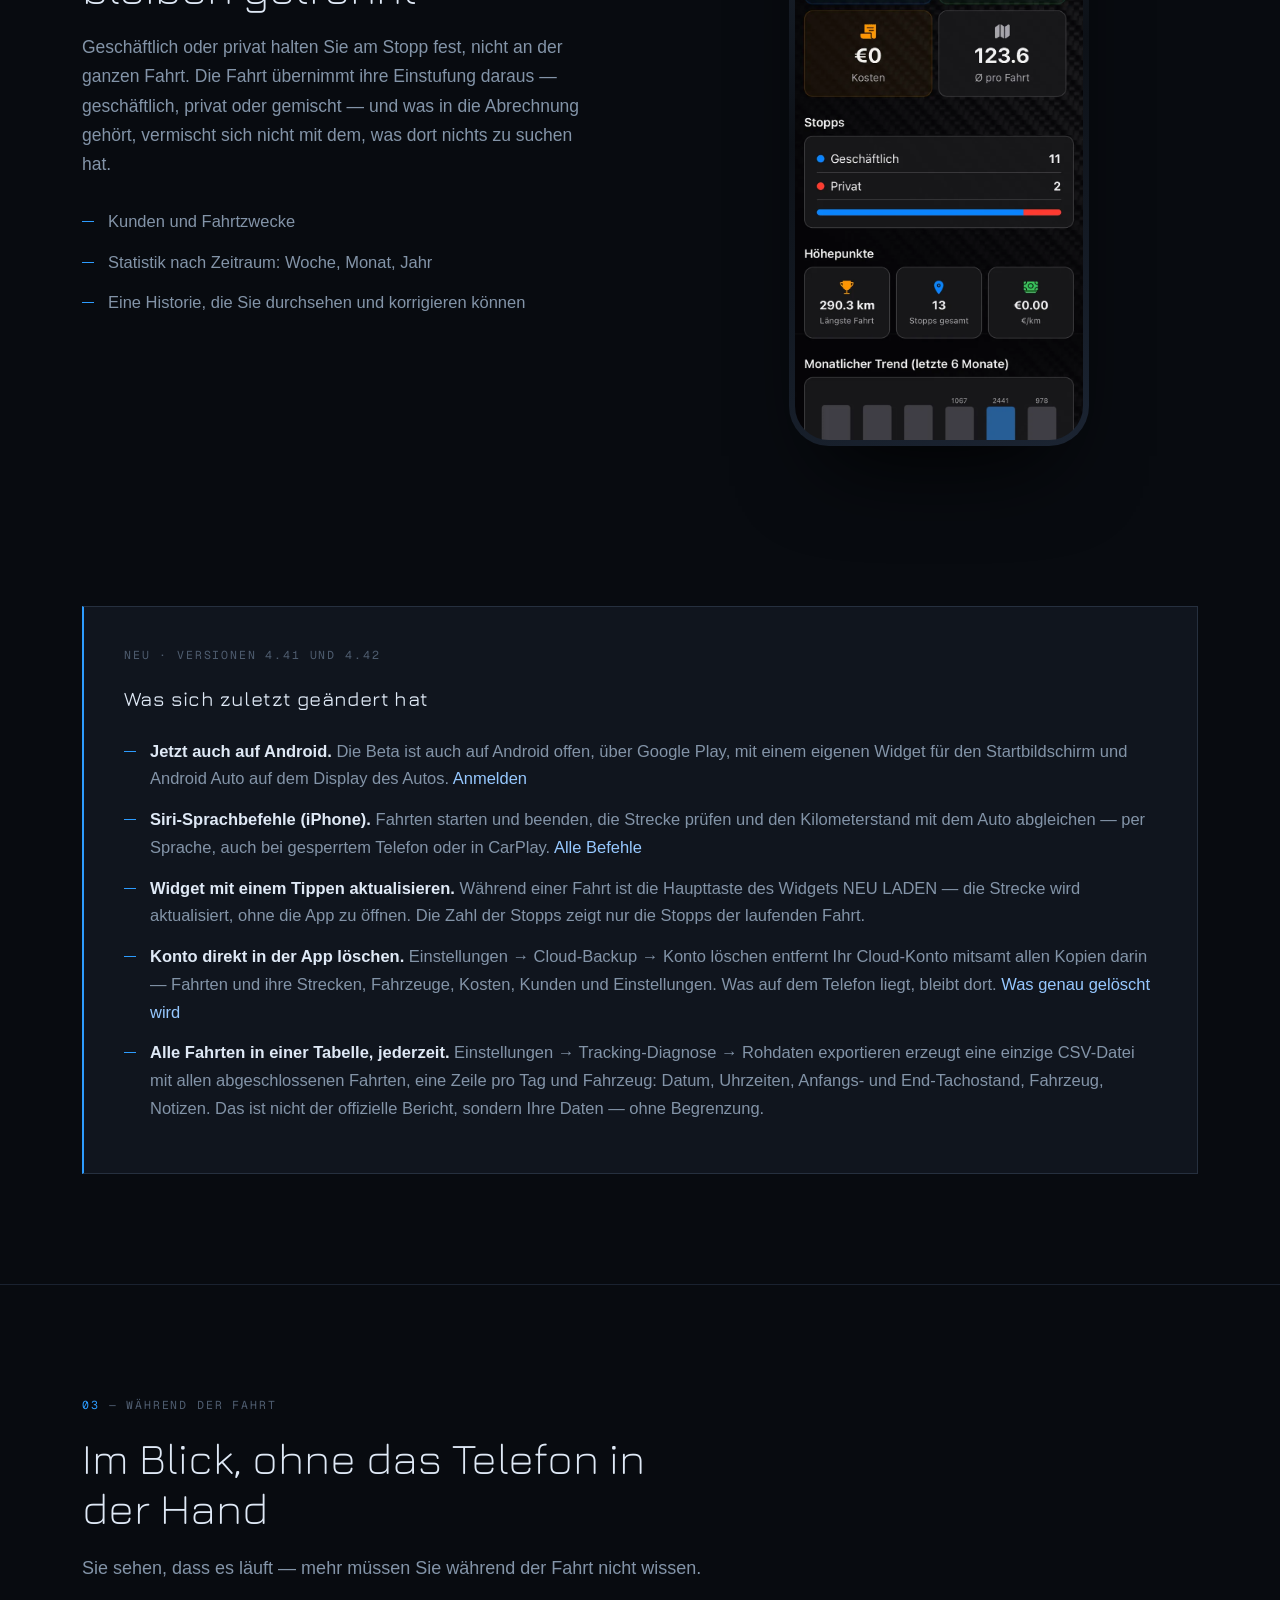
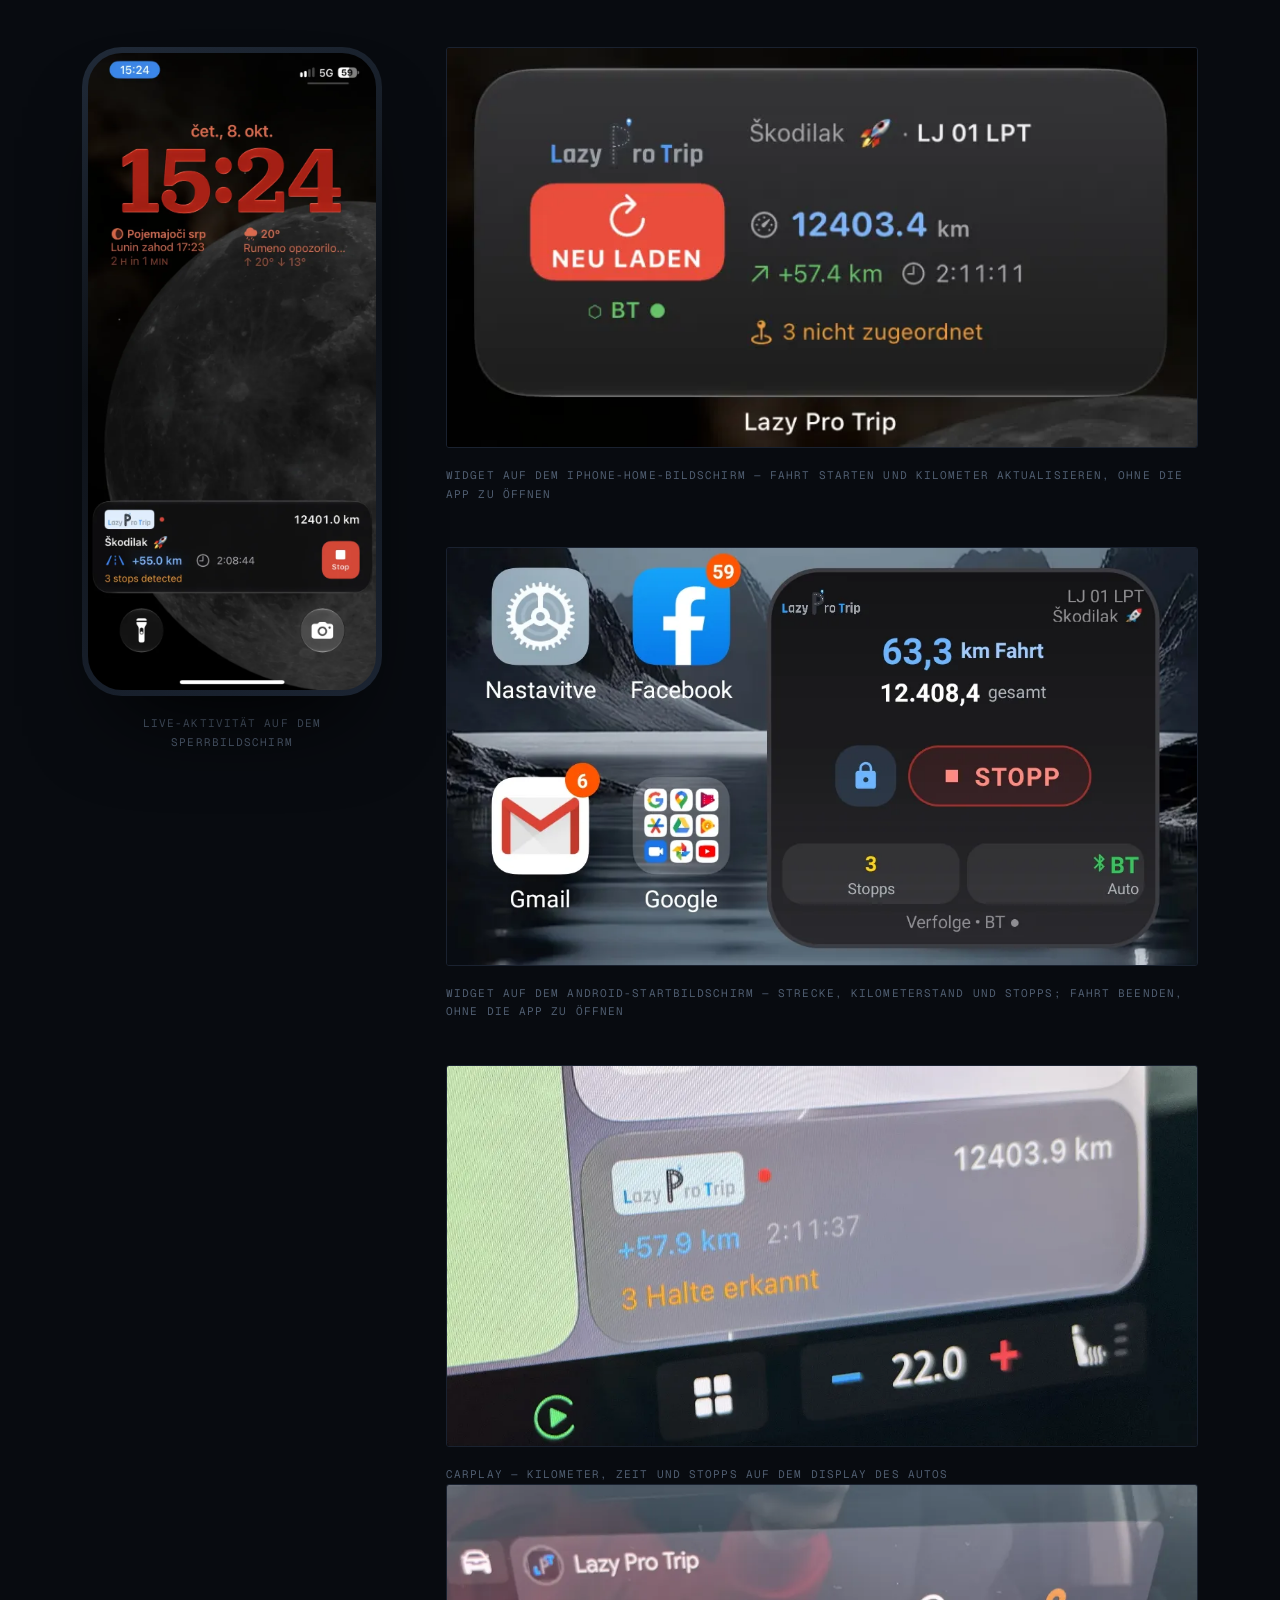
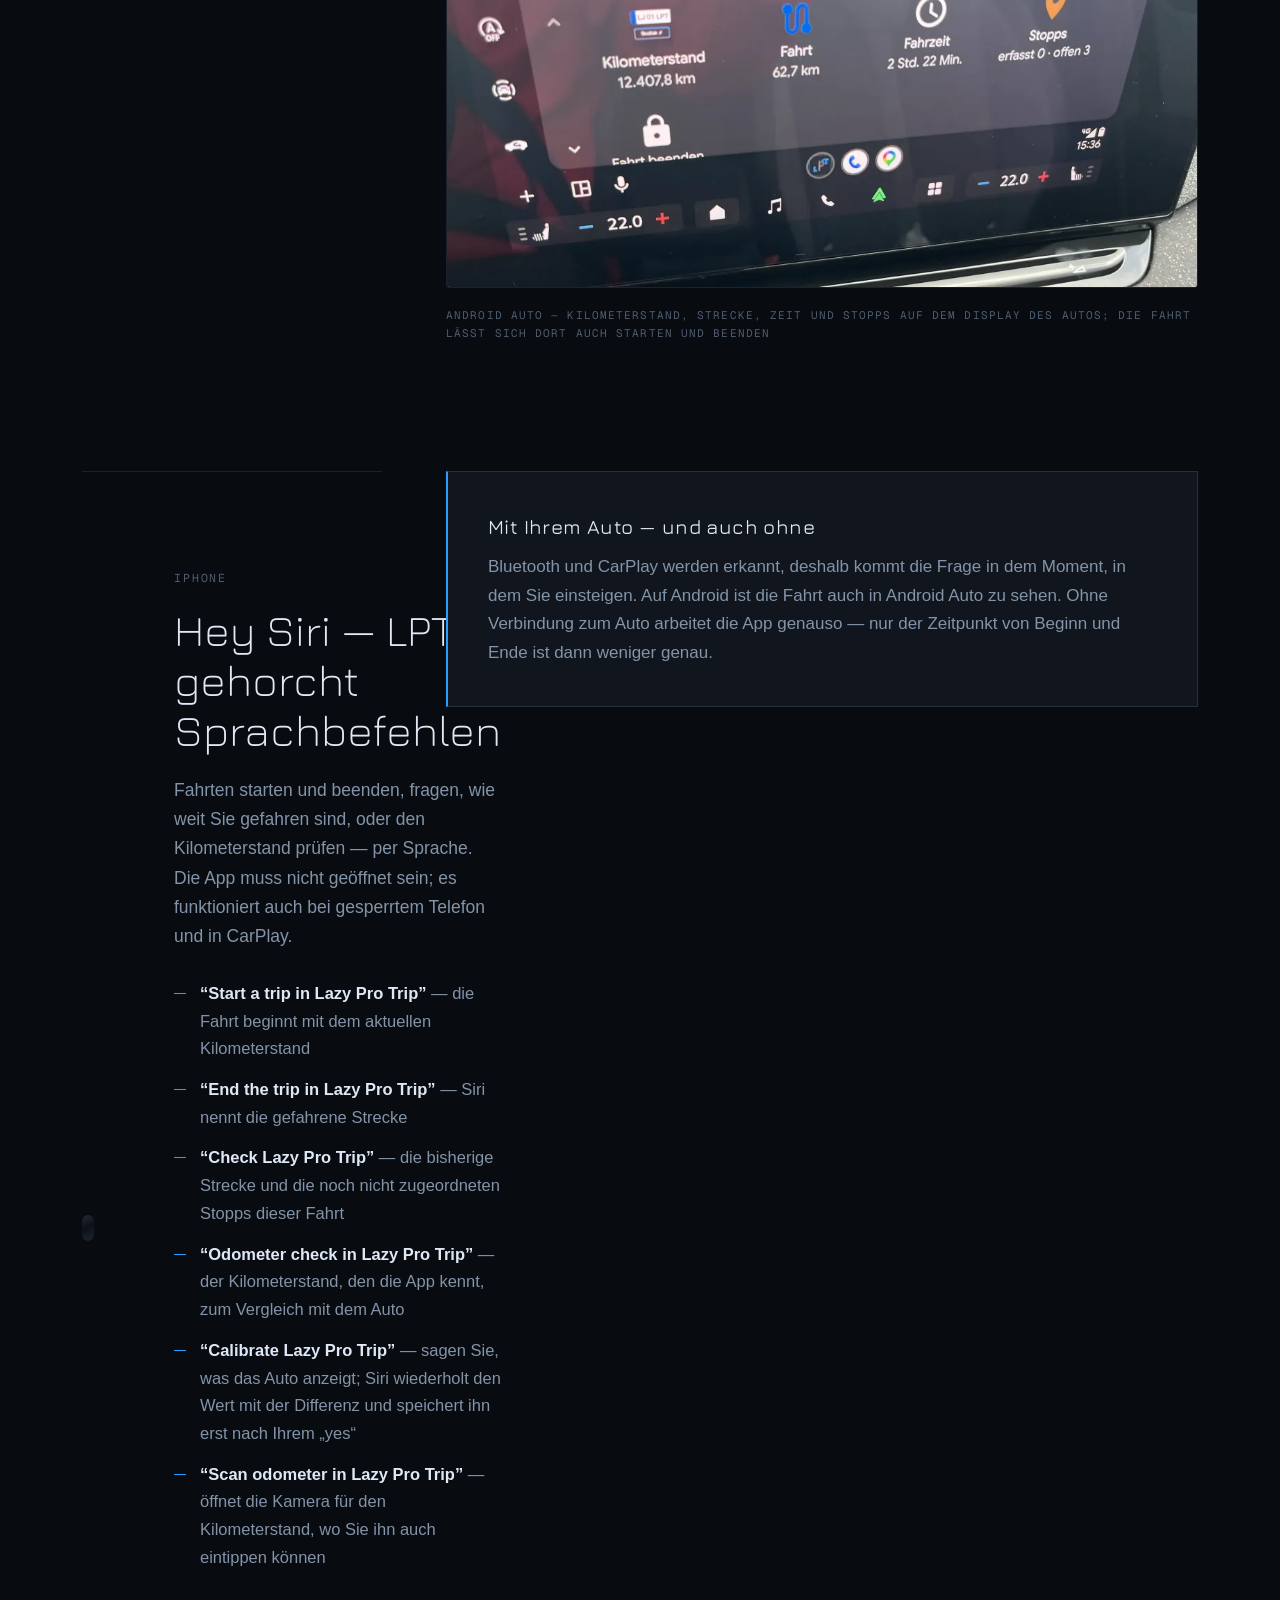
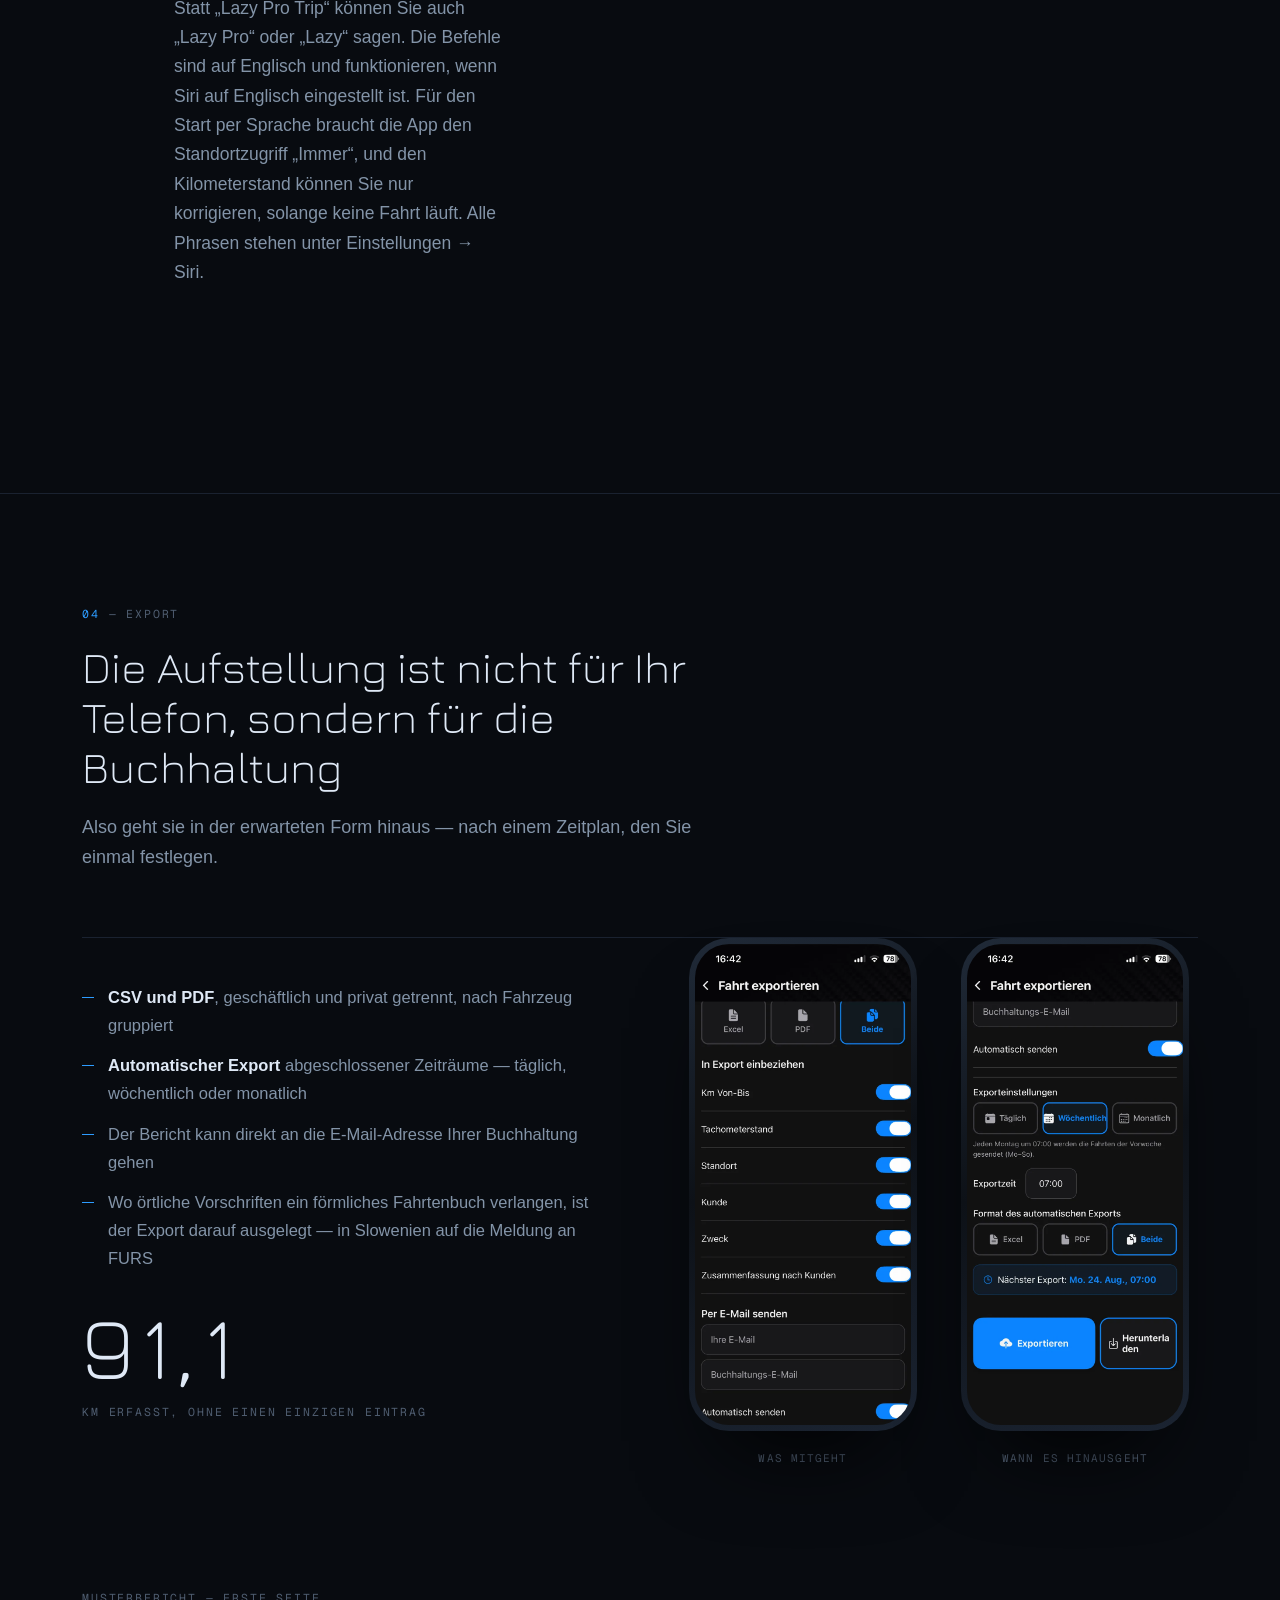
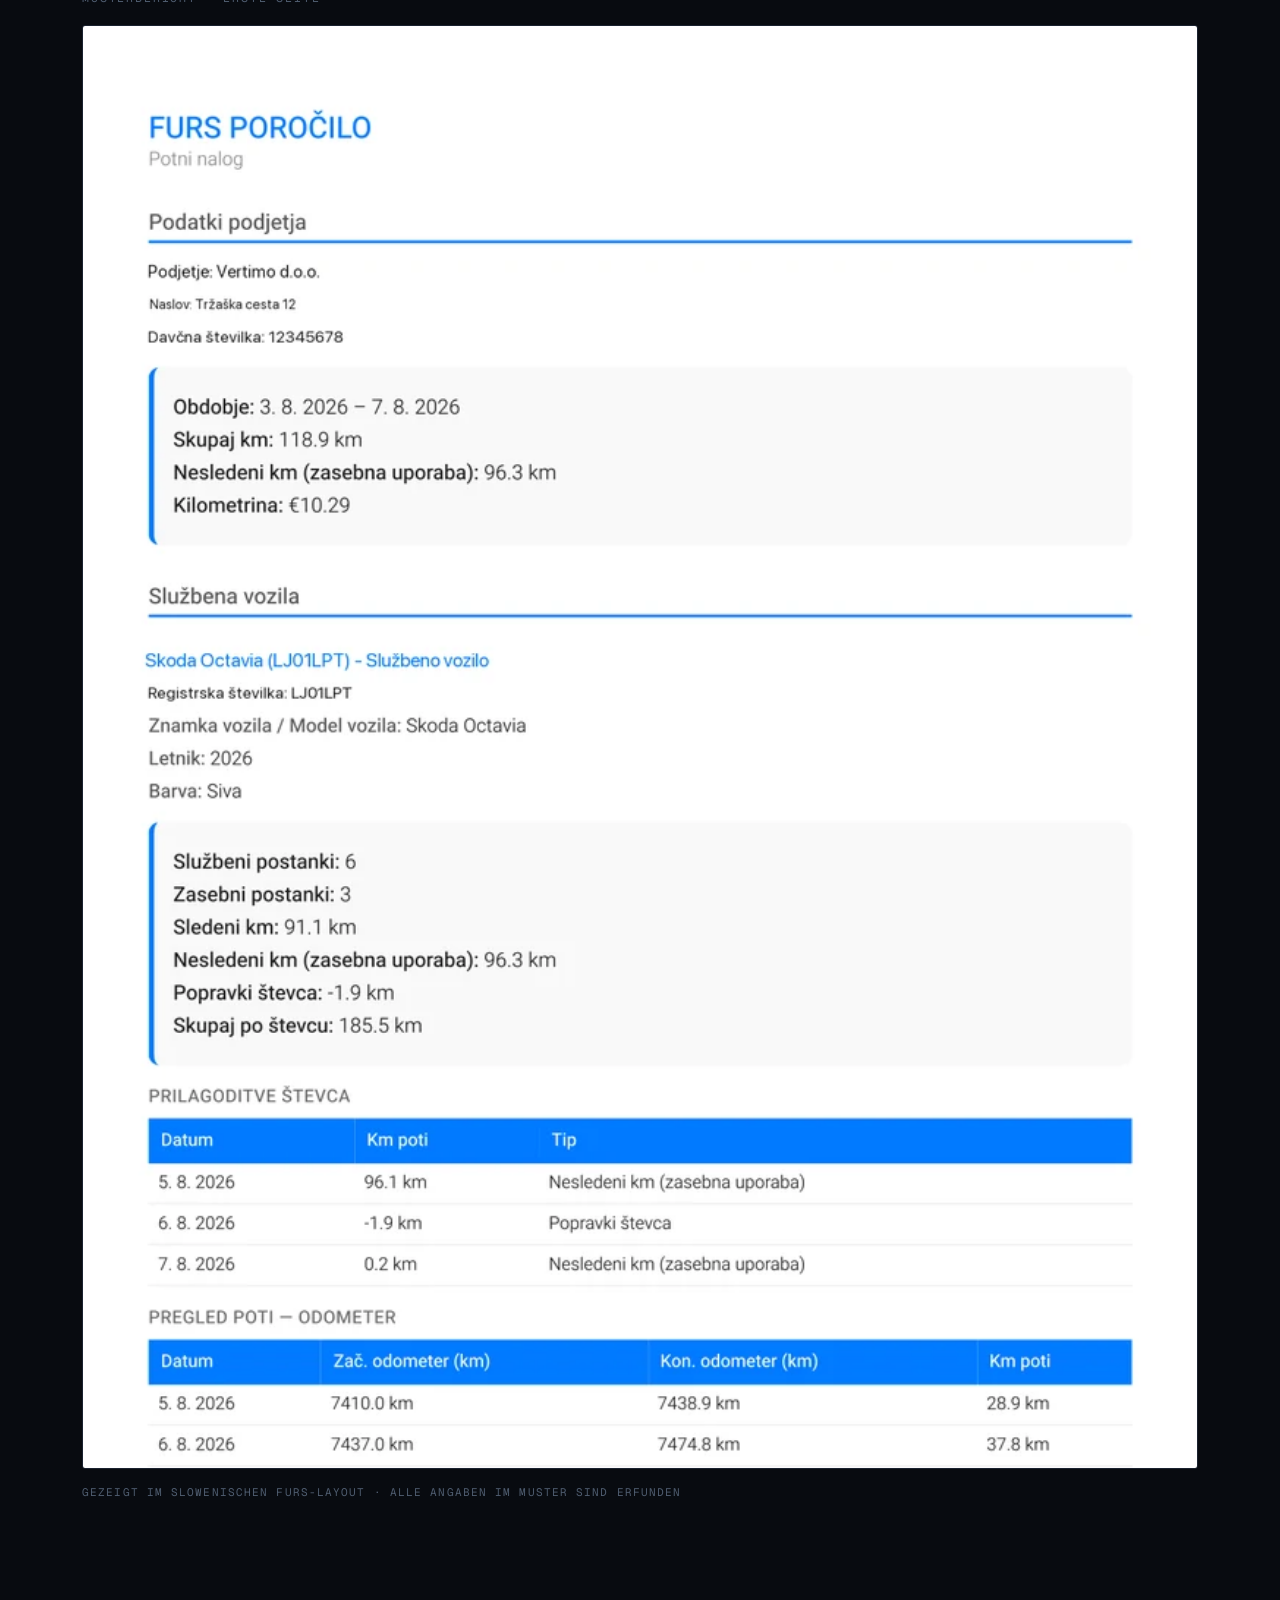
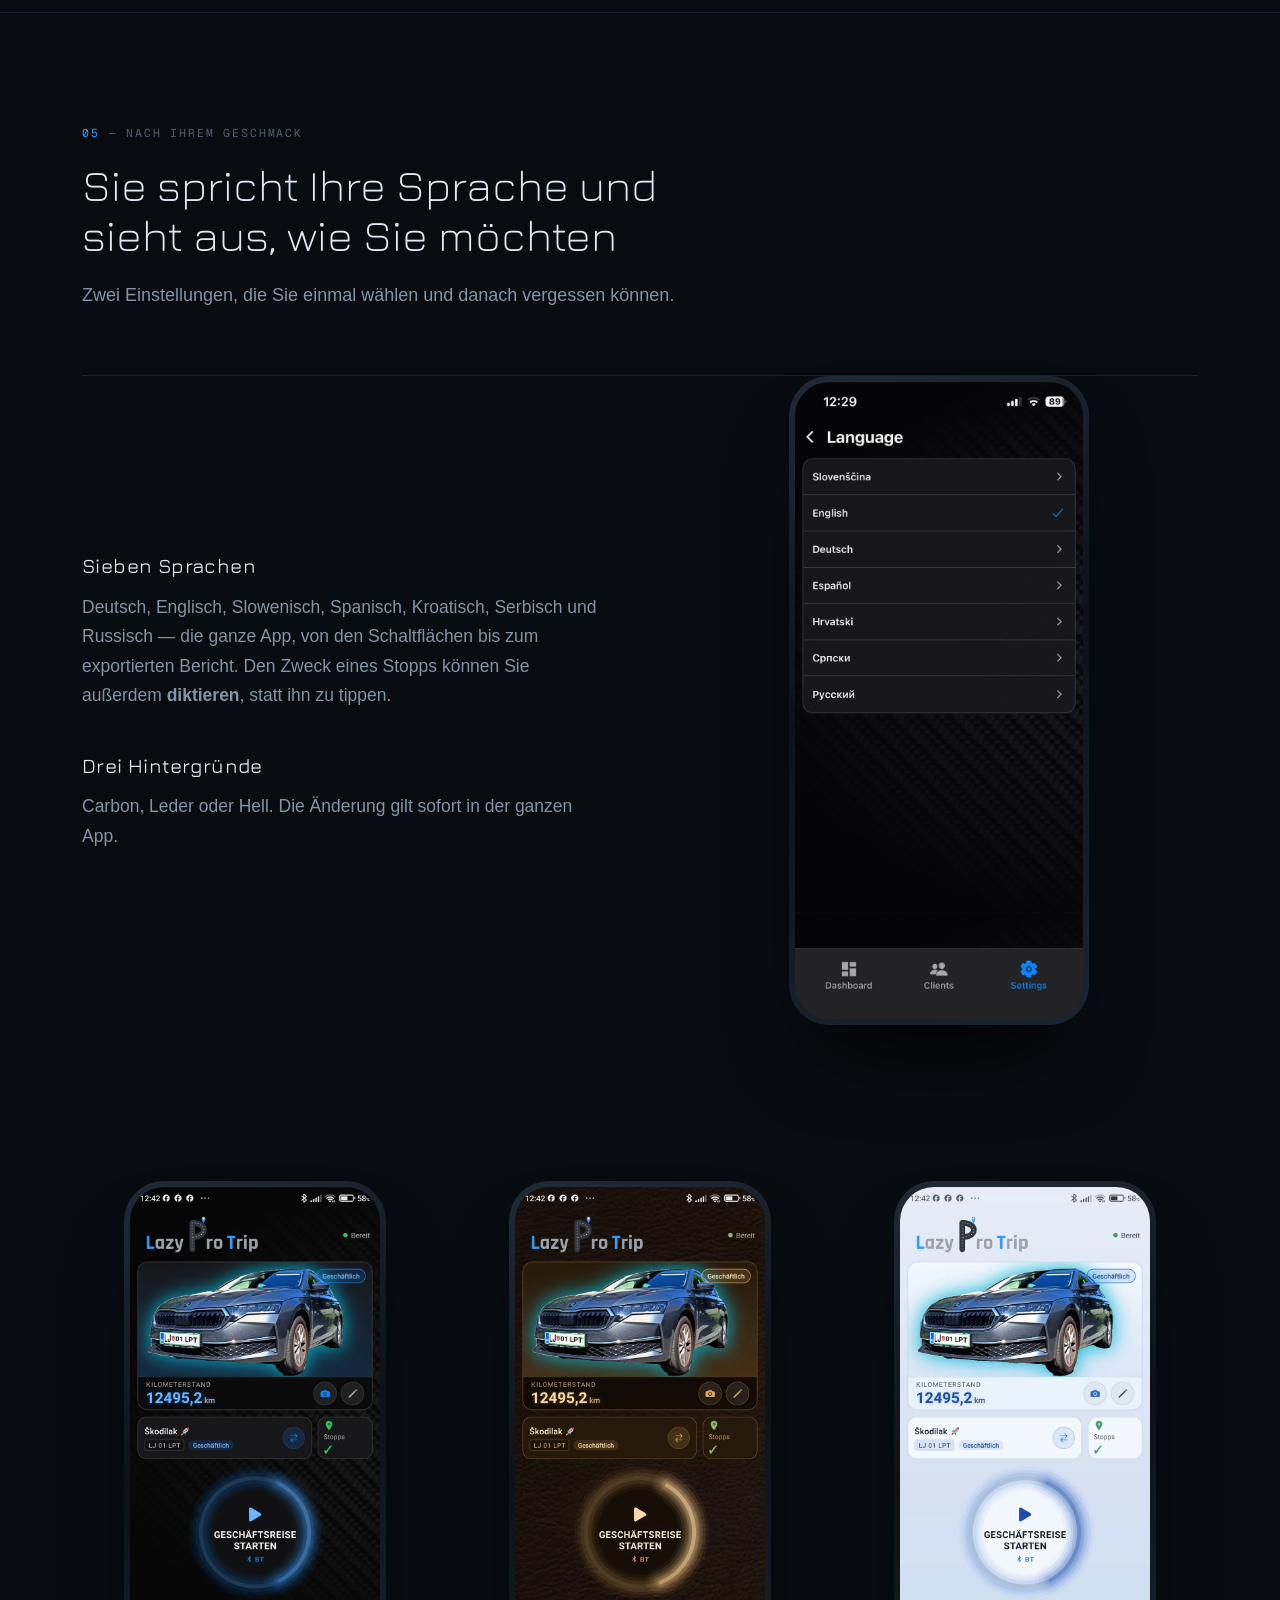
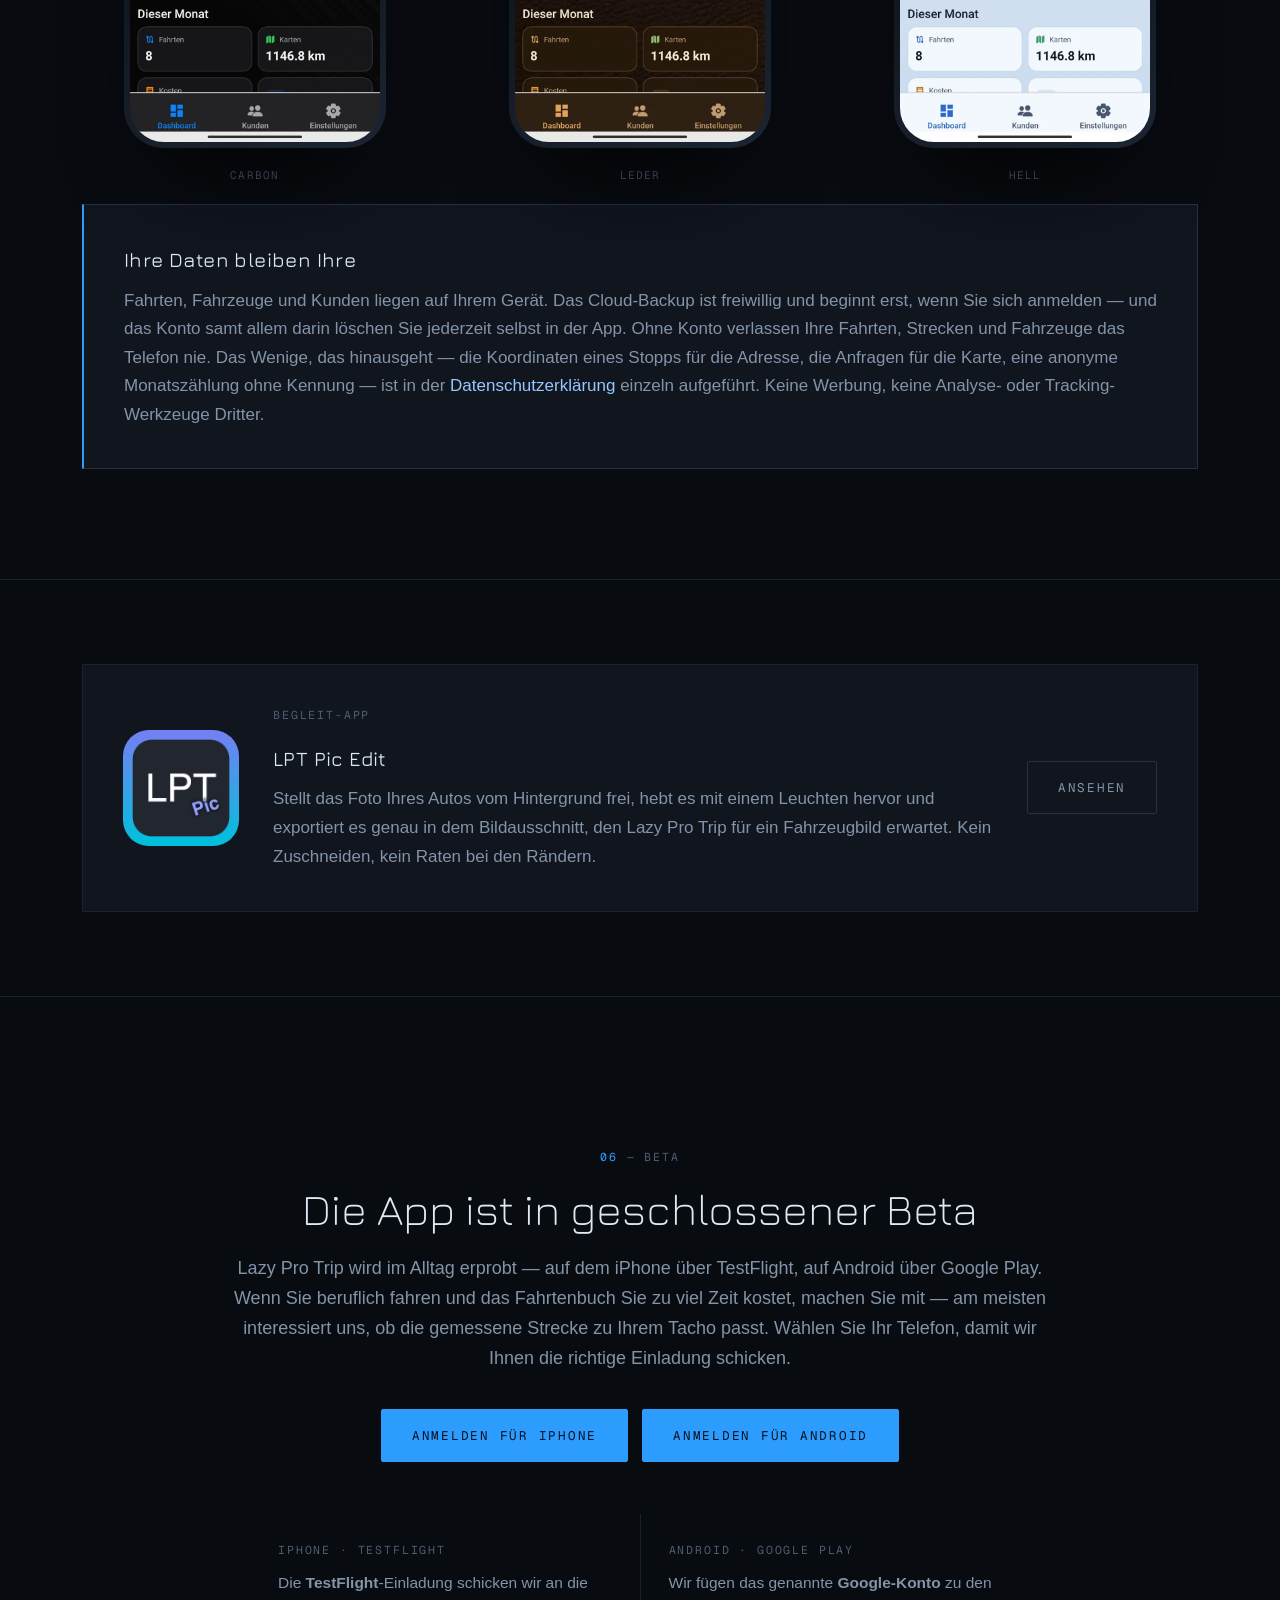
==== commit 4c8eaf4b: "iPhone posnetki: nadzorna plosca, widget z OSVEZI, ziva aktivnost in CarPlay v jeziku strani; Androi" ====
--- a/de/index.html
+++ b/de/index.html
@@ -255,7 +255,7 @@
       <h3>Was sich zuletzt geändert hat</h3>
       <ul class="ticks" style="margin-top:22px">
         <li><strong>Jetzt auch auf Android.</strong> Die Beta ist auch auf Android offen, über
-            Google Play, mit einem eigenen Widget für den Startbildschirm. <a href="#beta">Anmelden</a></li>
+            Google Play, mit einem eigenen Widget für den Startbildschirm und Android Auto auf dem Display des Autos. <a href="#beta">Anmelden</a></li>
         <li><strong>Siri-Sprachbefehle (iPhone).</strong> Fahrten starten und beenden, die Strecke
             prüfen und den Kilometerstand mit dem Auto abgleichen — per Sprache, auch bei
             gesperrtem Telefon oder in CarPlay. <a href="#siri">Alle Befehle</a></li>
@@ -289,7 +289,7 @@
       <div>
         <div class="device">
           <div class="device-screen">
-            <img src="/assets/img/shots/07-ziva-aktivnost.webp" alt="Live-Aktivität auf dem Sperrbildschirm mit Kilometern, verstrichener Zeit und erkannten Stopps" width="760" height="1645" loading="lazy">
+            <img src="/assets/img/shots/66-ziva-aktivnost-en.webp" alt="Live-Aktivität auf dem Sperrbildschirm mit Kilometern, verstrichener Zeit und erkannten Stopps" width="760" height="1645" loading="lazy">
           </div>
         </div>
         <p class="caption">Live-Aktivität auf dem Sperrbildschirm</p>
@@ -297,7 +297,7 @@
       <div class="stack">
         <div>
           <div class="wide">
-            <img src="/assets/img/shots/08-widget.webp" alt="Lazy-Pro-Trip-Widget auf dem iPhone-Home-Bildschirm während einer Fahrt" width="720" height="458" loading="lazy">
+            <img src="/assets/img/shots/65-widget-ios-de.webp" alt="Lazy-Pro-Trip-Widget auf dem iPhone-Home-Bildschirm während einer Fahrt: Kilometerstand, Strecke, Zeit, nicht zugeordnete Stopps und die Taste NEU LADEN" width="720" height="383" loading="lazy">
           </div>
           <p class="caption caption-l">Widget auf dem iPhone-Home-Bildschirm — Fahrt starten und Kilometer aktualisieren, ohne die App zu öffnen</p>
         </div>
@@ -309,9 +309,14 @@
         </div>
         <div>
           <div class="wide">
-            <img src="/assets/img/shots/06-carplay.webp" alt="Autodisplay mit CarPlay und der laufenden Fahrt in Lazy Pro Trip" width="720" height="540" loading="lazy">
+            <img src="/assets/img/shots/70-carplay-de.webp" alt="Autodisplay mit CarPlay und der laufenden Fahrt in Lazy Pro Trip" width="1080" height="548" loading="lazy">
           </div>
           <p class="caption caption-l">CarPlay — Kilometer, Zeit und Stopps auf dem Display des Autos</p>
+        <div>
+          <div class="wide">
+            <img src="/assets/img/shots/73-android-auto-de.webp" alt="Autodisplay mit Android Auto und Lazy Pro Trip: Kilometerstand, Strecke, Fahrzeit, Stopps und die Taste Fahrt beenden" width="1080" height="579" loading="lazy">
+          </div>
+          <p class="caption caption-l">Android Auto — Kilometerstand, Strecke, Zeit und Stopps auf dem Display des Autos; die Fahrt lässt sich dort auch starten und beenden</p>
         </div>
       </div>
     </div>
@@ -352,7 +357,7 @@
       <h3>Mit Ihrem Auto — und auch ohne</h3>
       <p>
         Bluetooth und CarPlay werden erkannt, deshalb kommt die Frage in dem
-        Moment, in dem Sie einsteigen. Ohne Verbindung zum Auto arbeitet die App
+        Moment, in dem Sie einsteigen. Auf Android ist die Fahrt auch in Android Auto zu sehen. Ohne Verbindung zum Auto arbeitet die App
         genauso — nur der Zeitpunkt von Beginn und Ende ist dann weniger genau.
       </p>
     </div>
@@ -563,7 +568,7 @@
       © 2026 MKLpro21 · Lazy Pro Trip ist ein Fahrtenbuch für berufliche Fahrten.
       Die Bildschirmfotos zeigen erfundene Kunden und Fahrzeuge.
       Apple, iPhone, CarPlay und App Store sind Marken von Apple Inc.
-      Android und Google Play sind Marken von Google LLC.
+      Android, Android Auto und Google Play sind Marken von Google LLC.
     </p>
   </div>
 </footer>
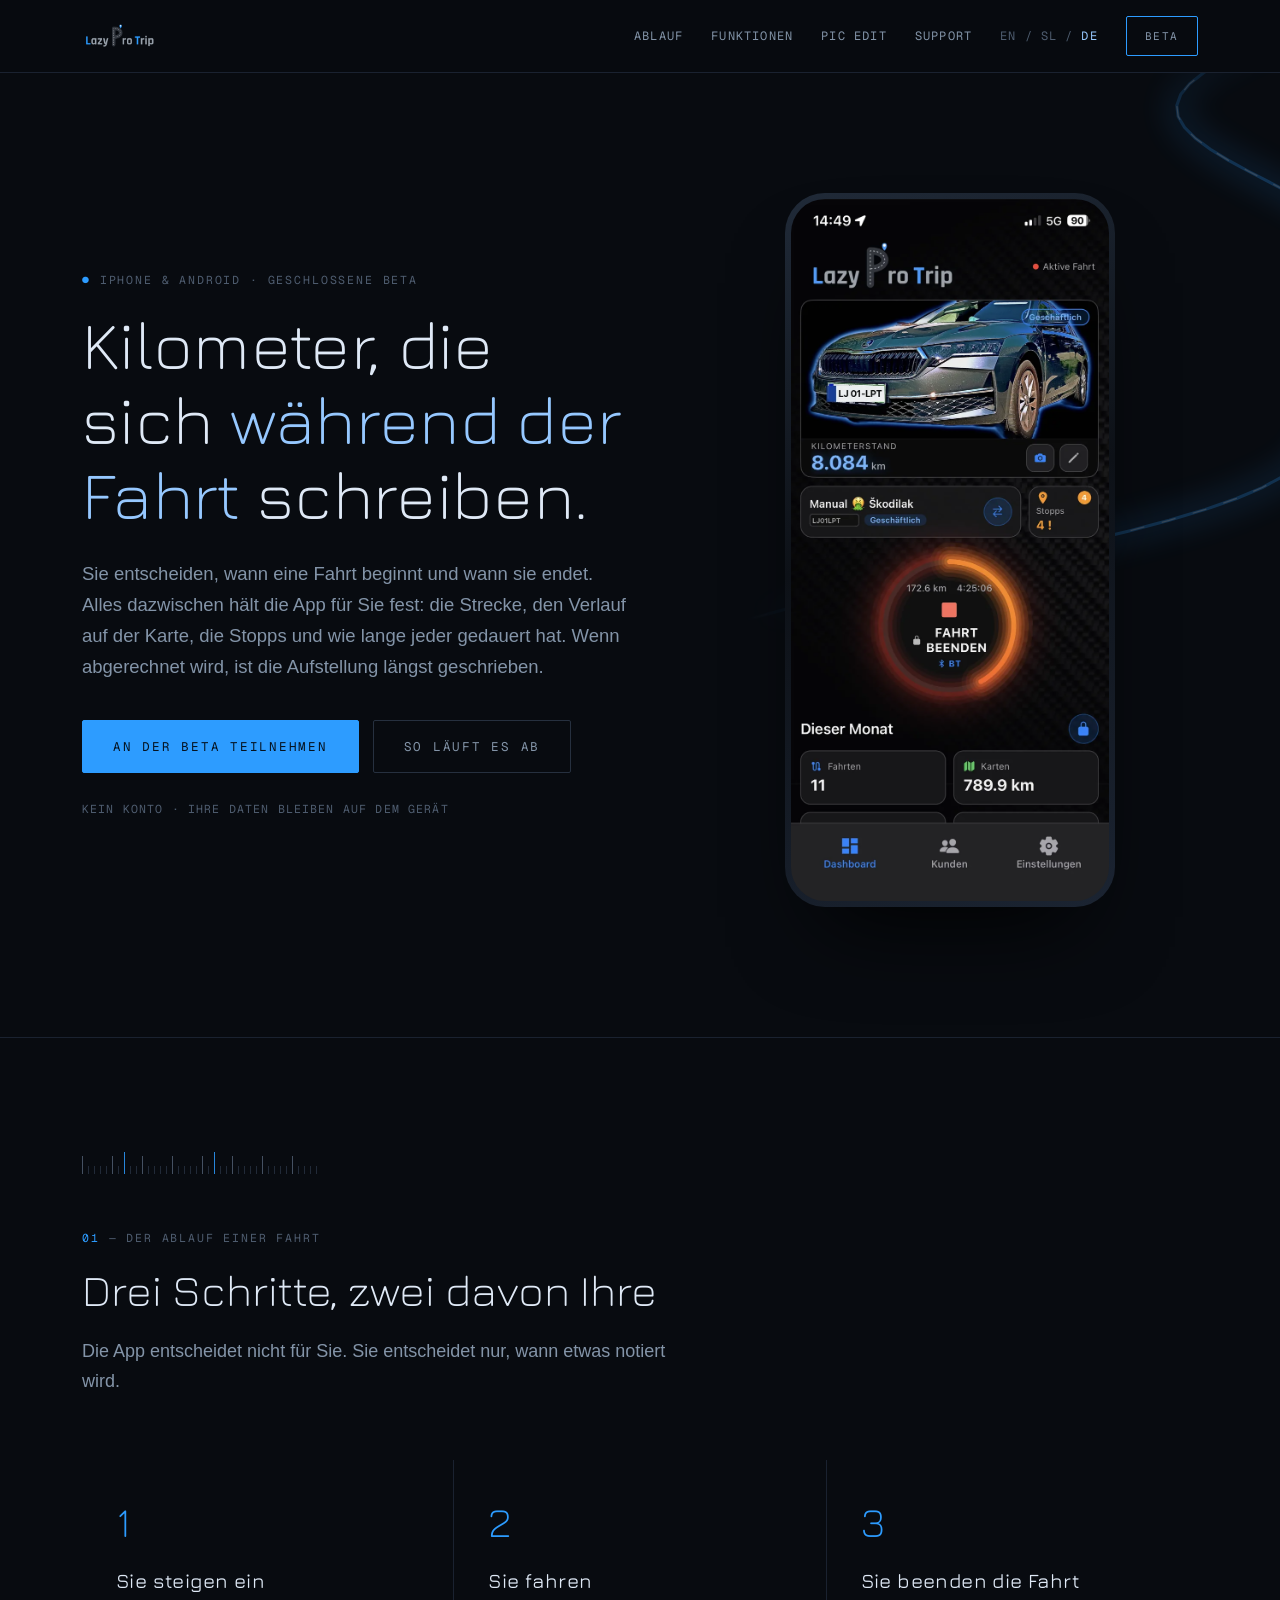
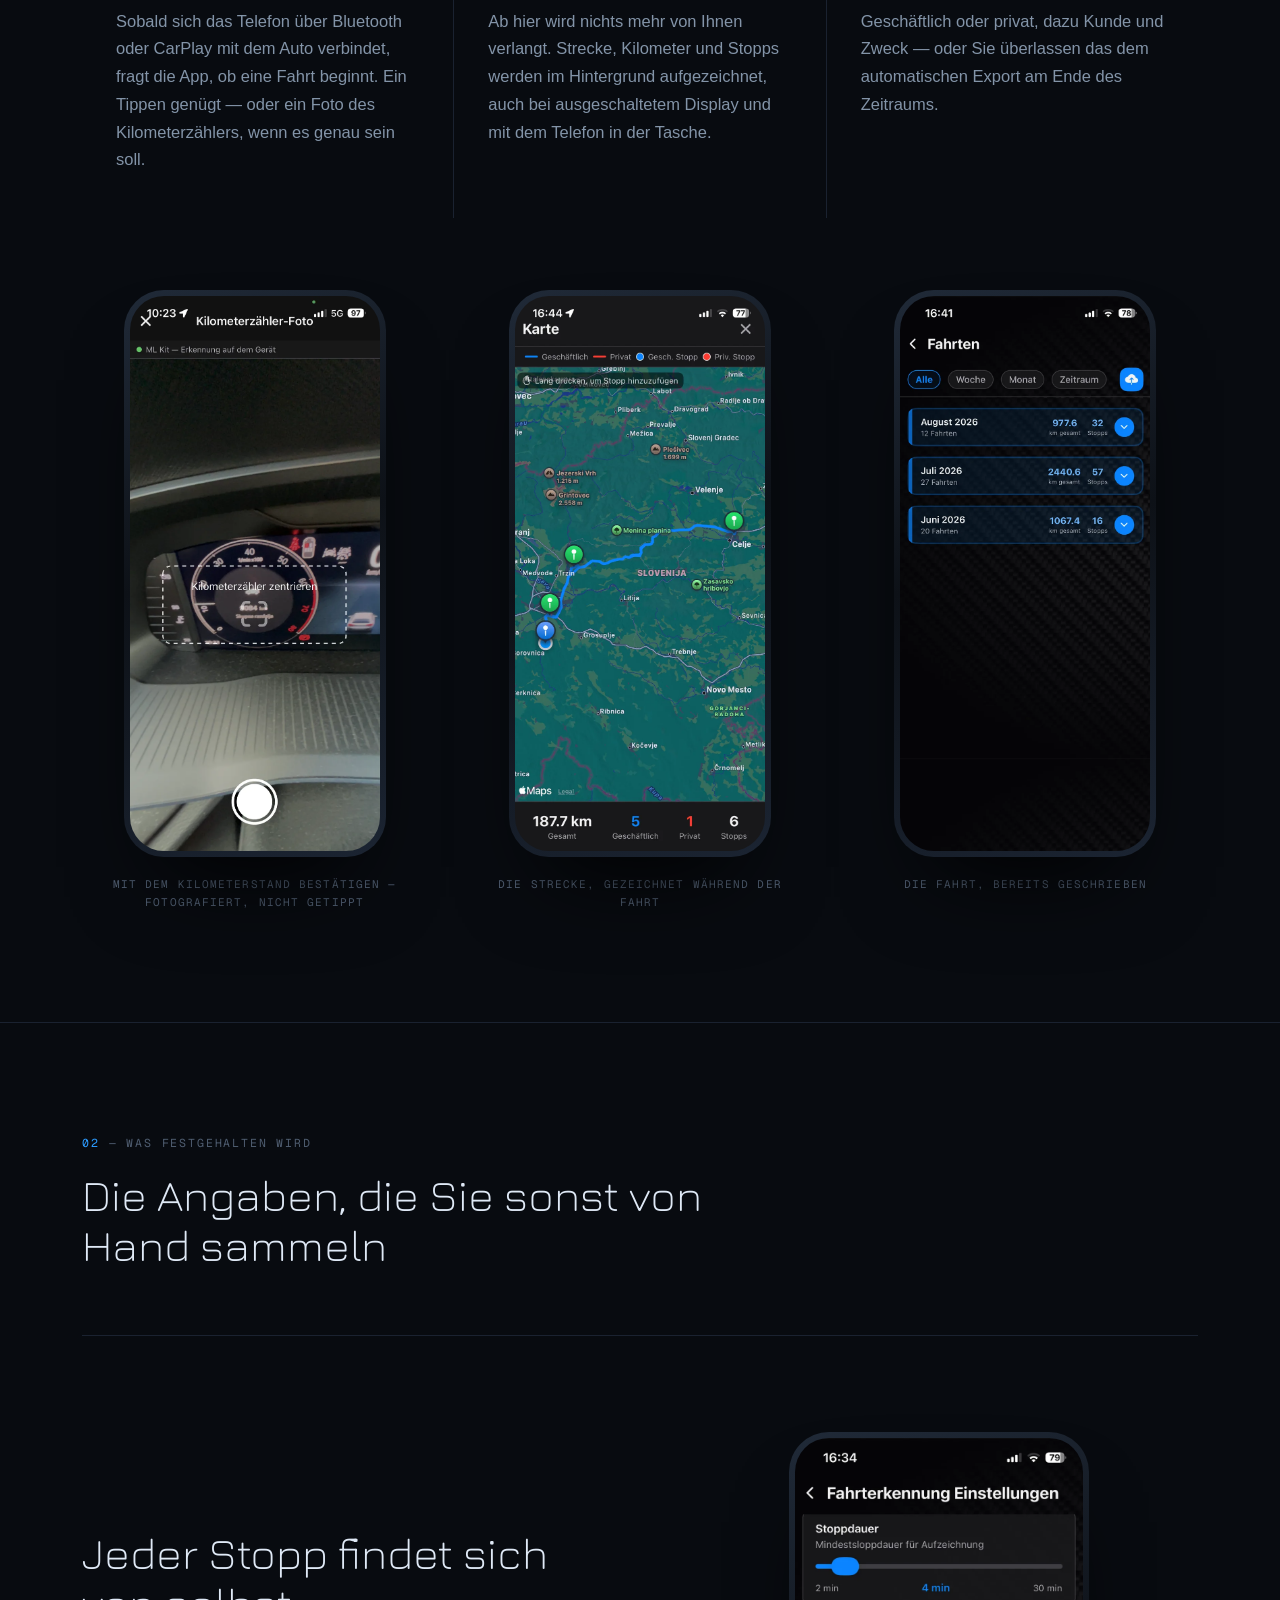
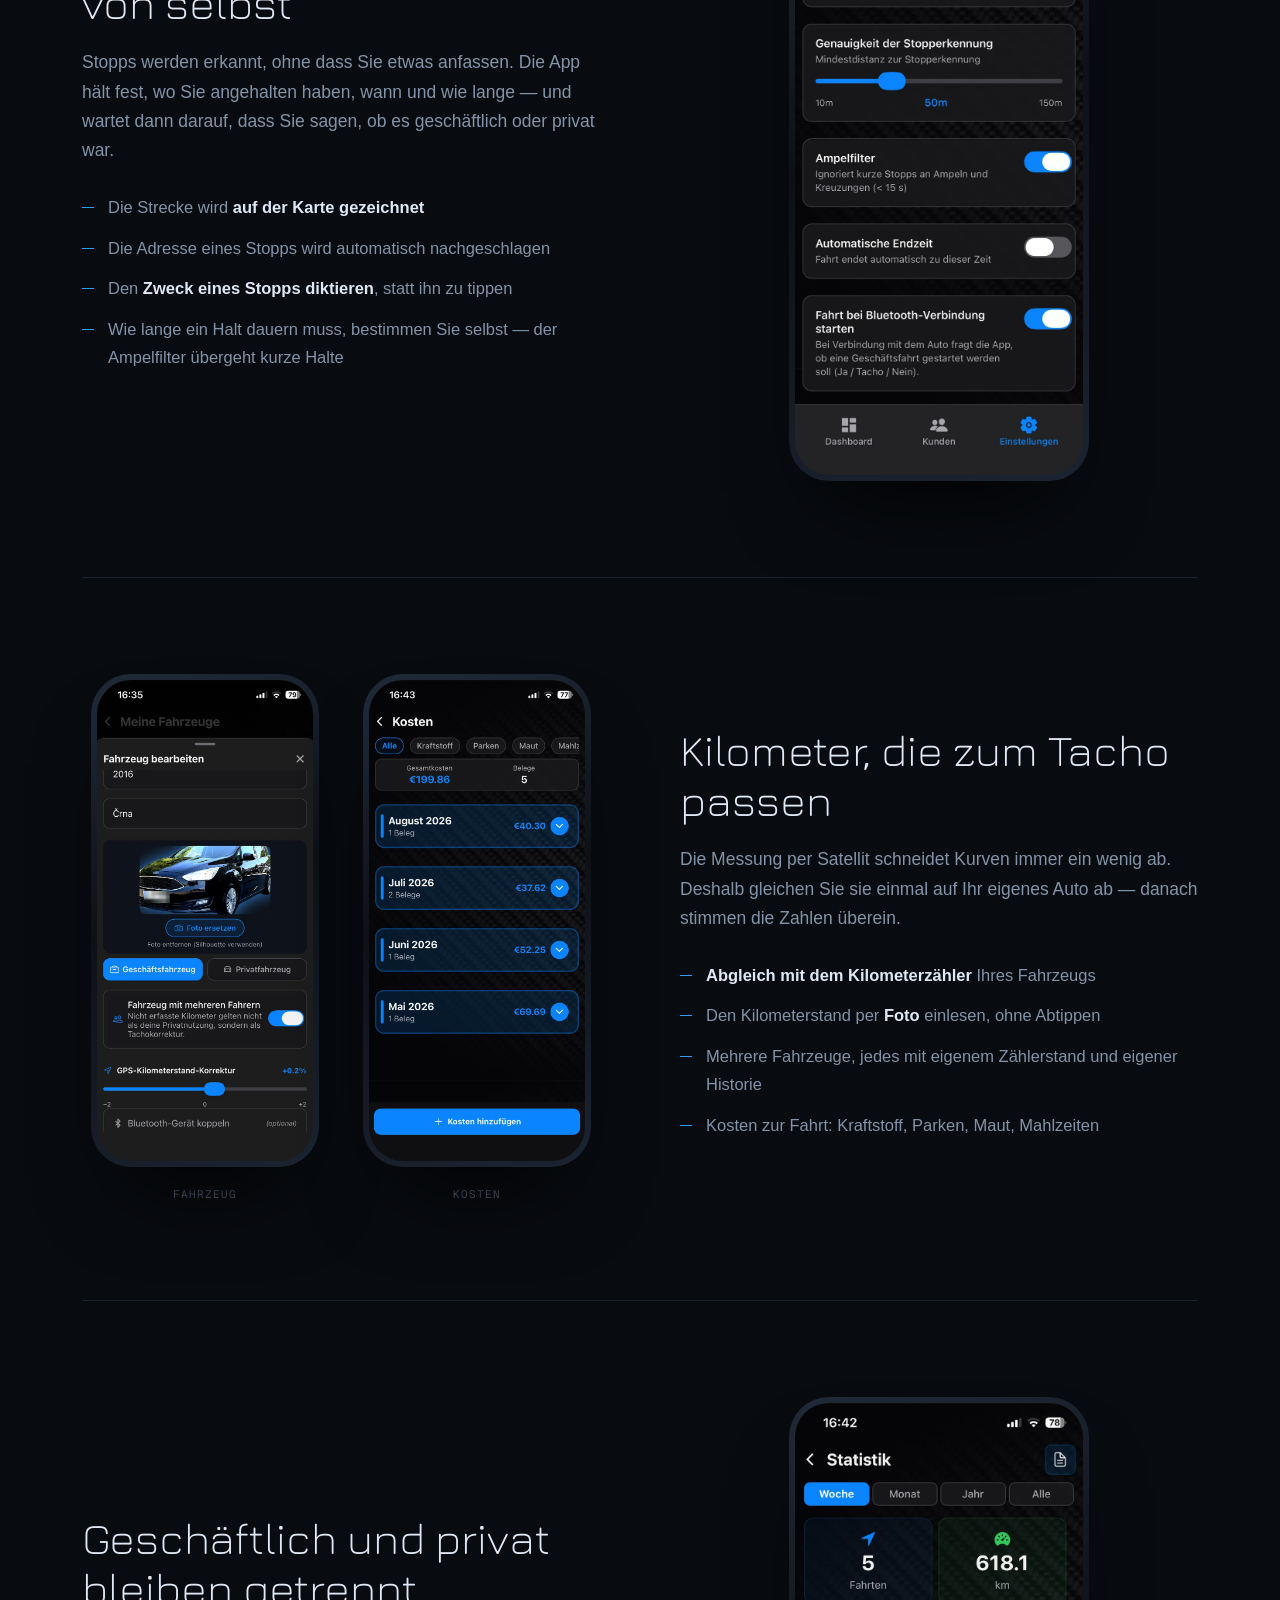
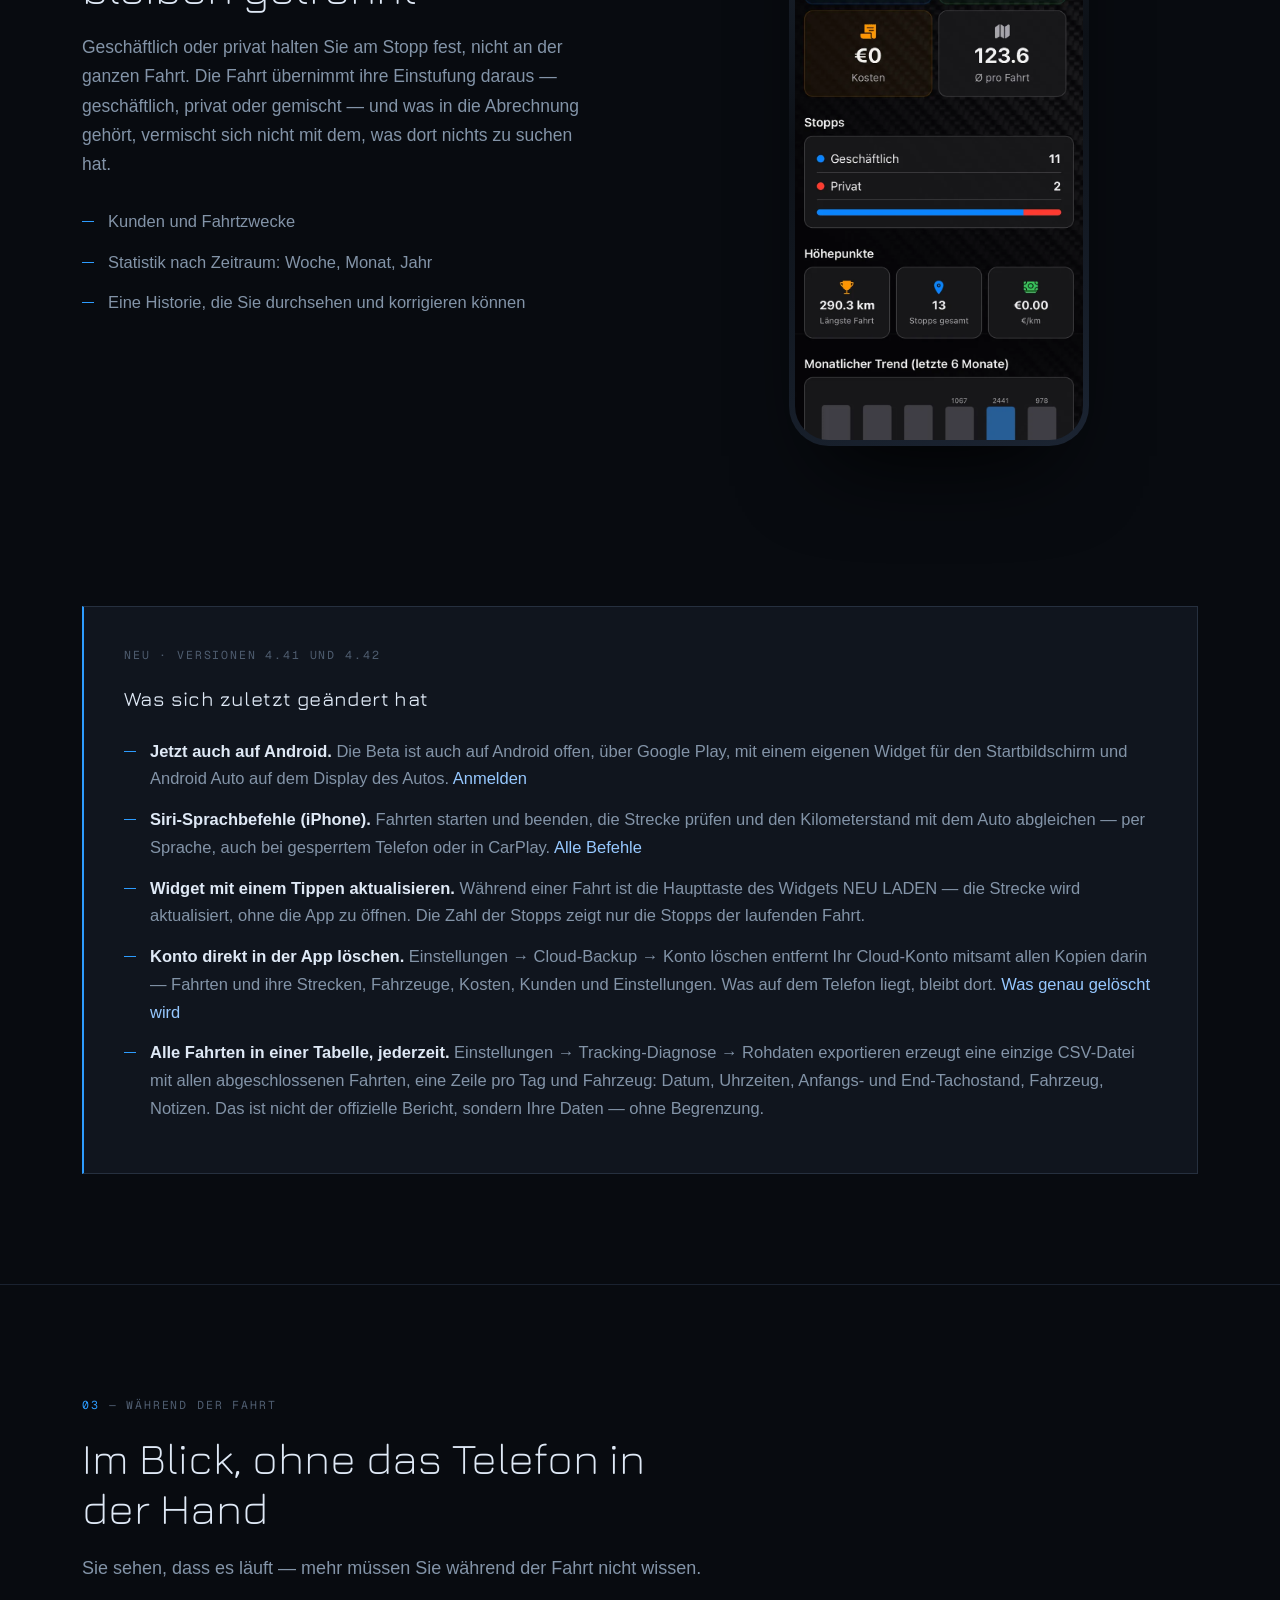
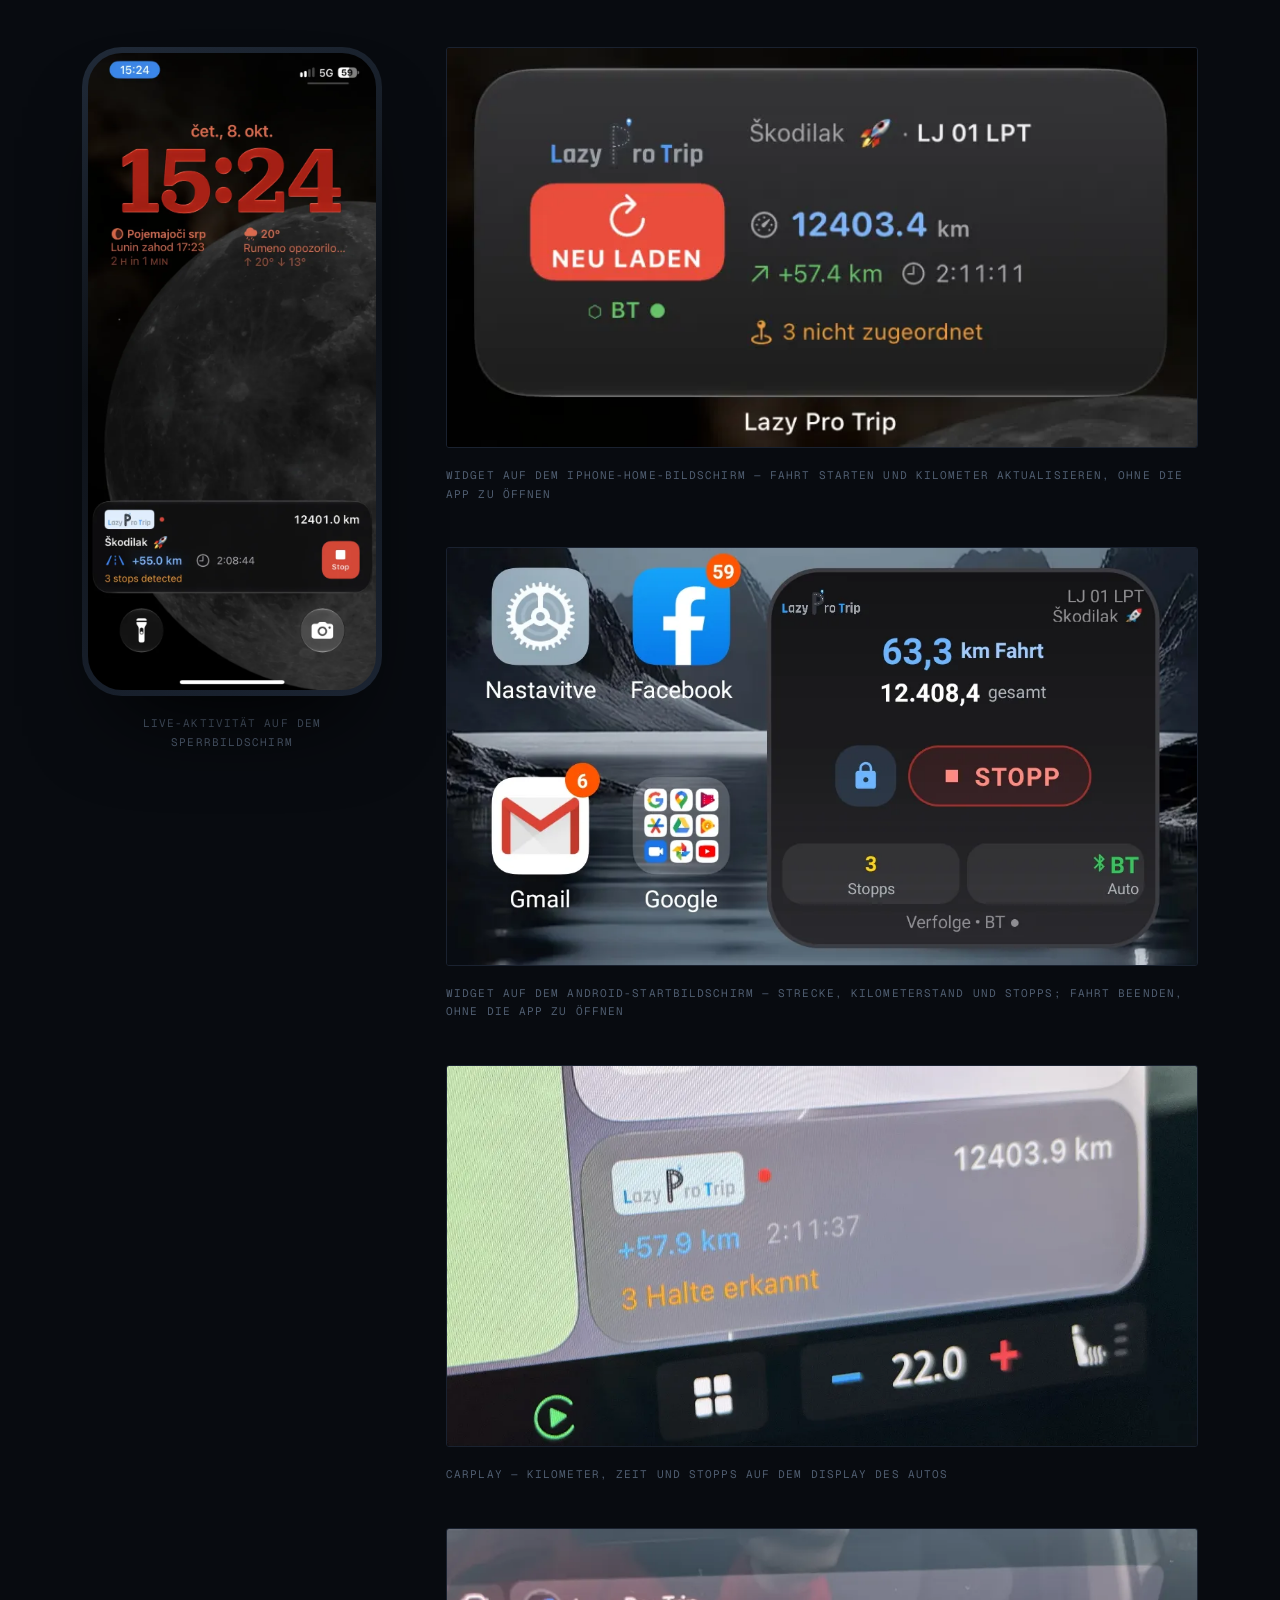
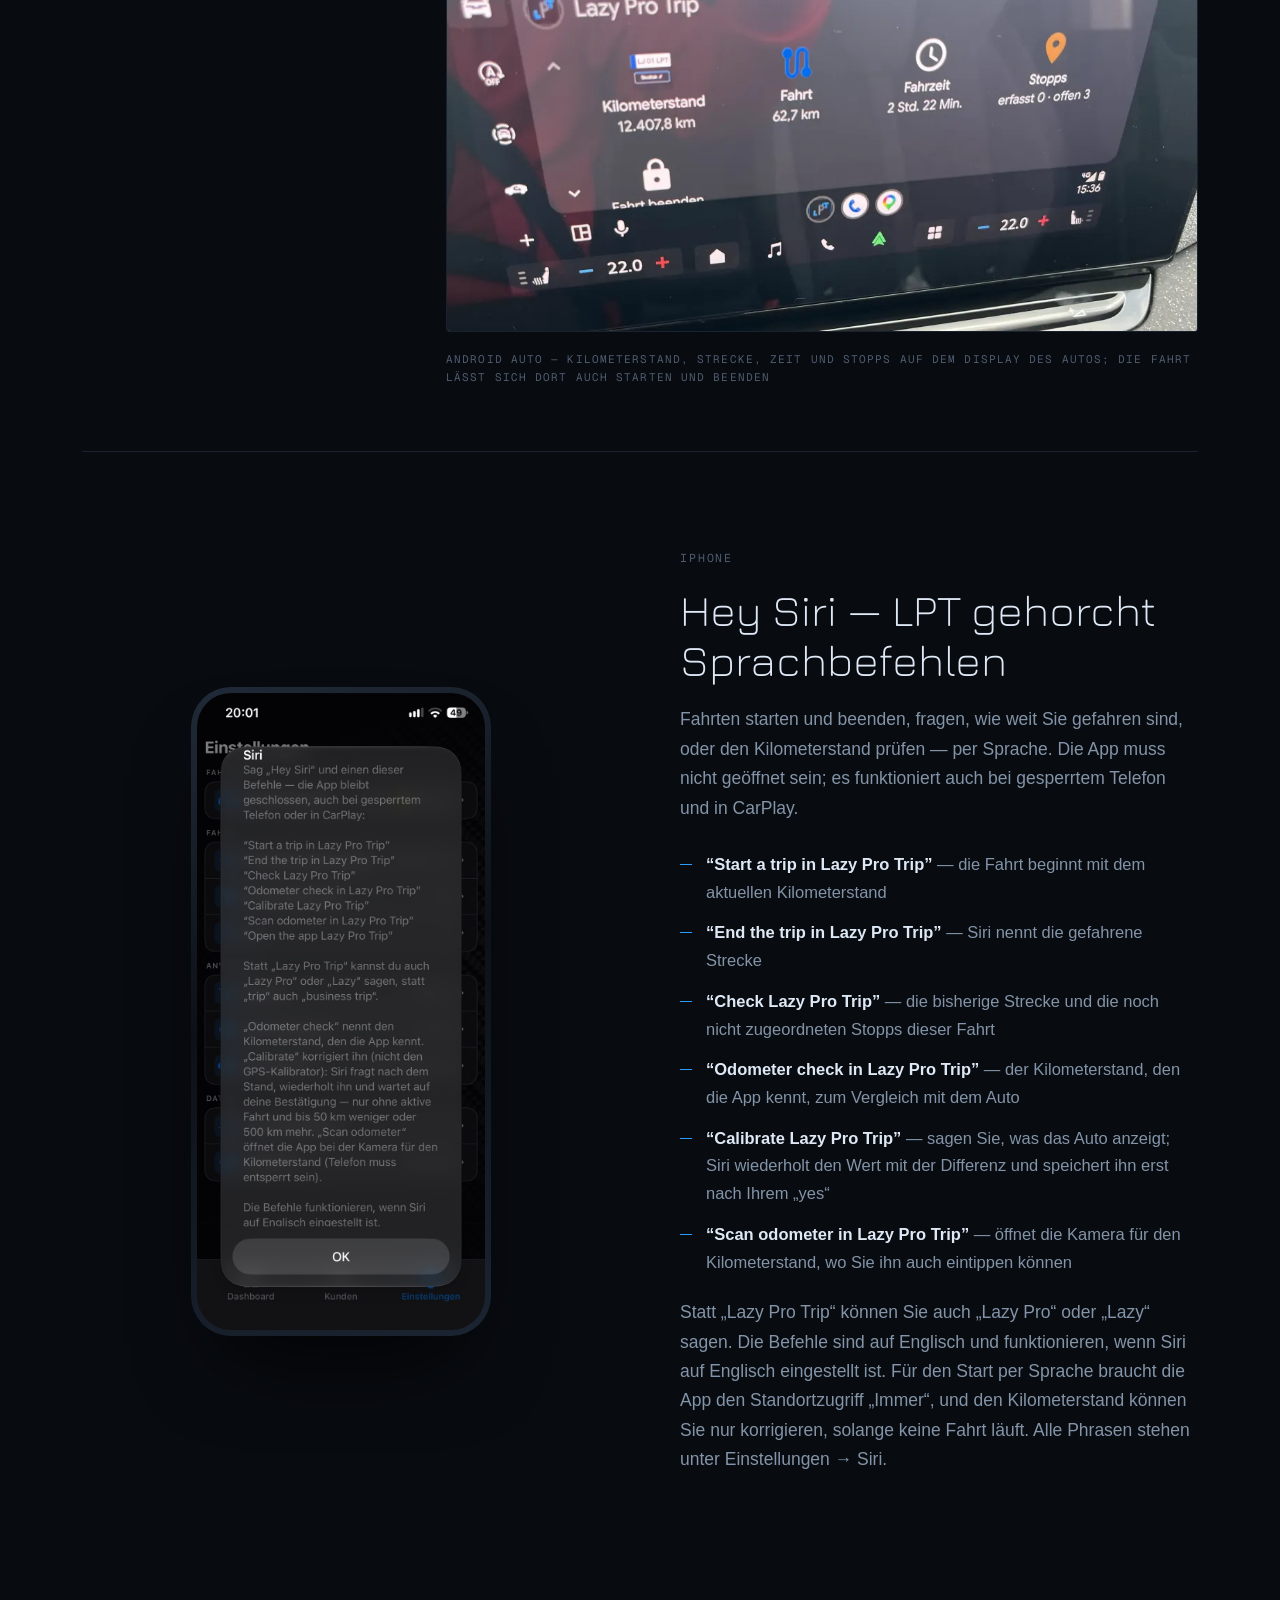
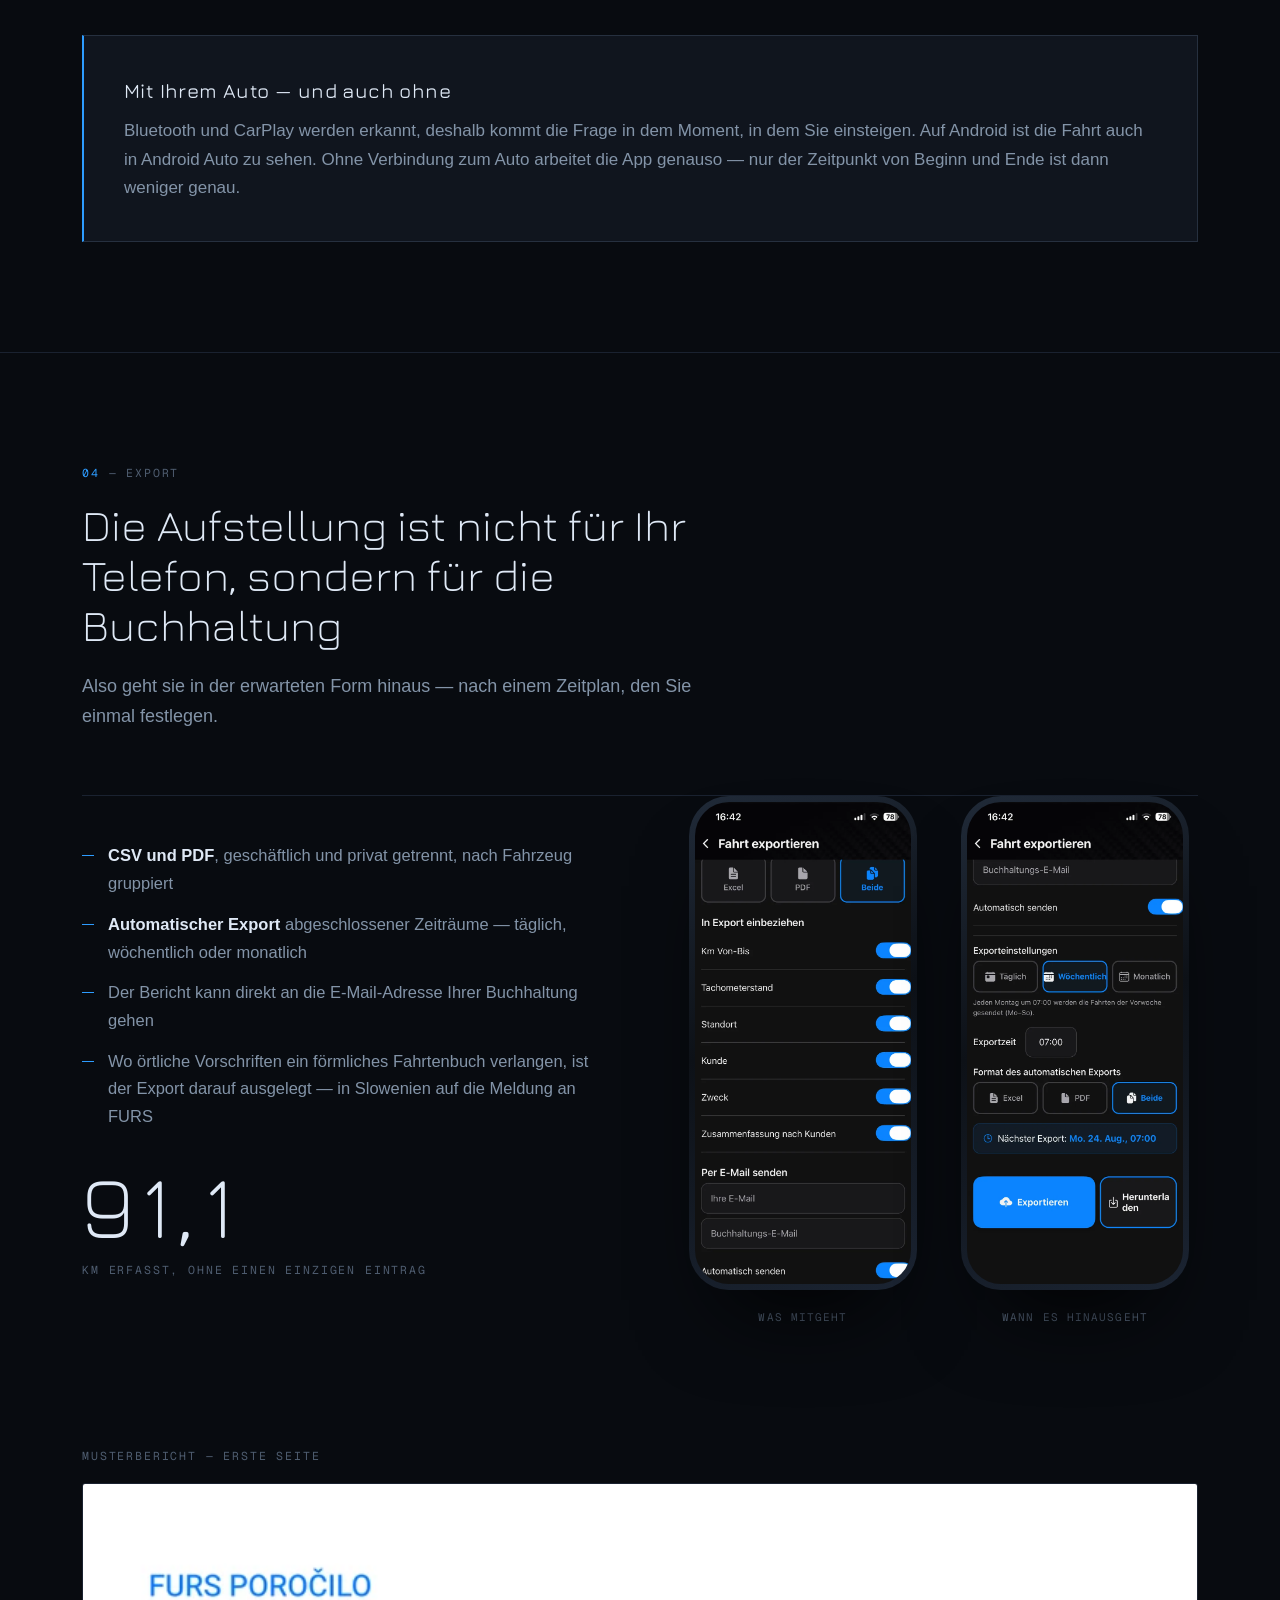
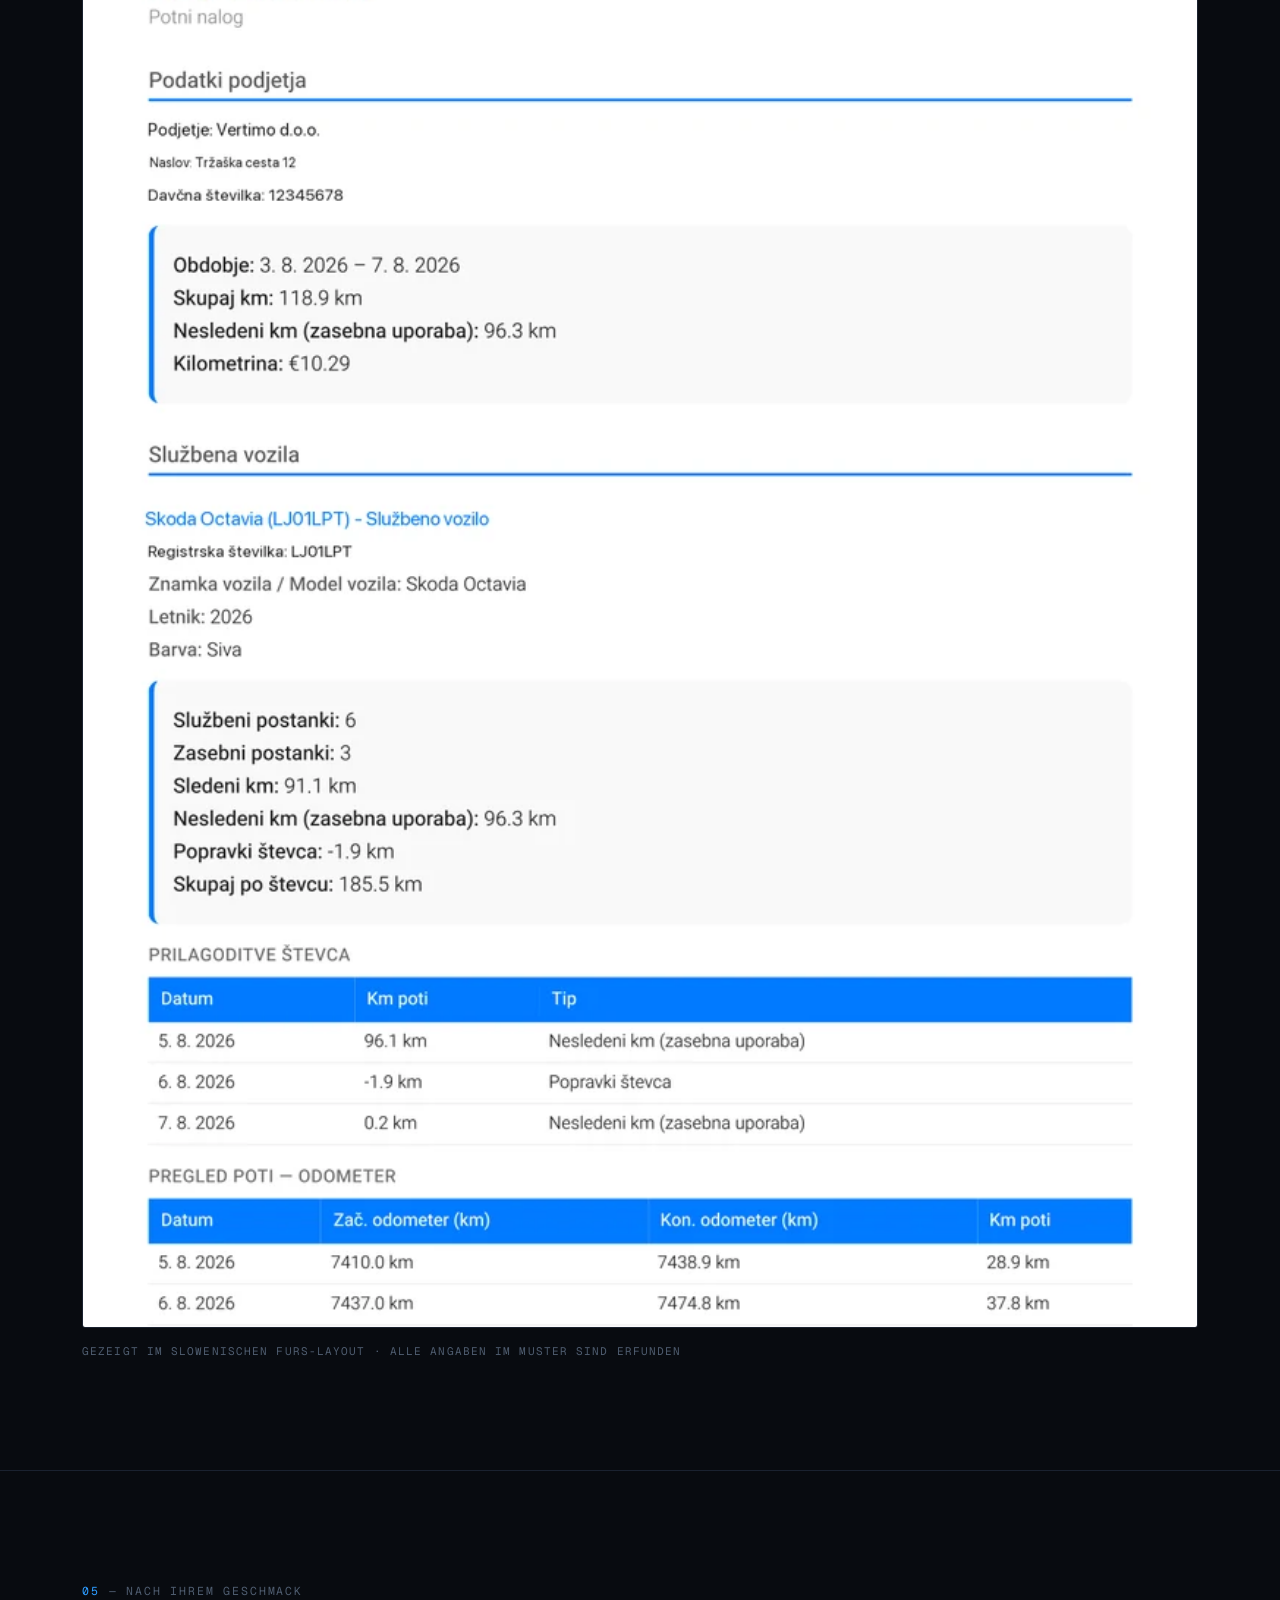
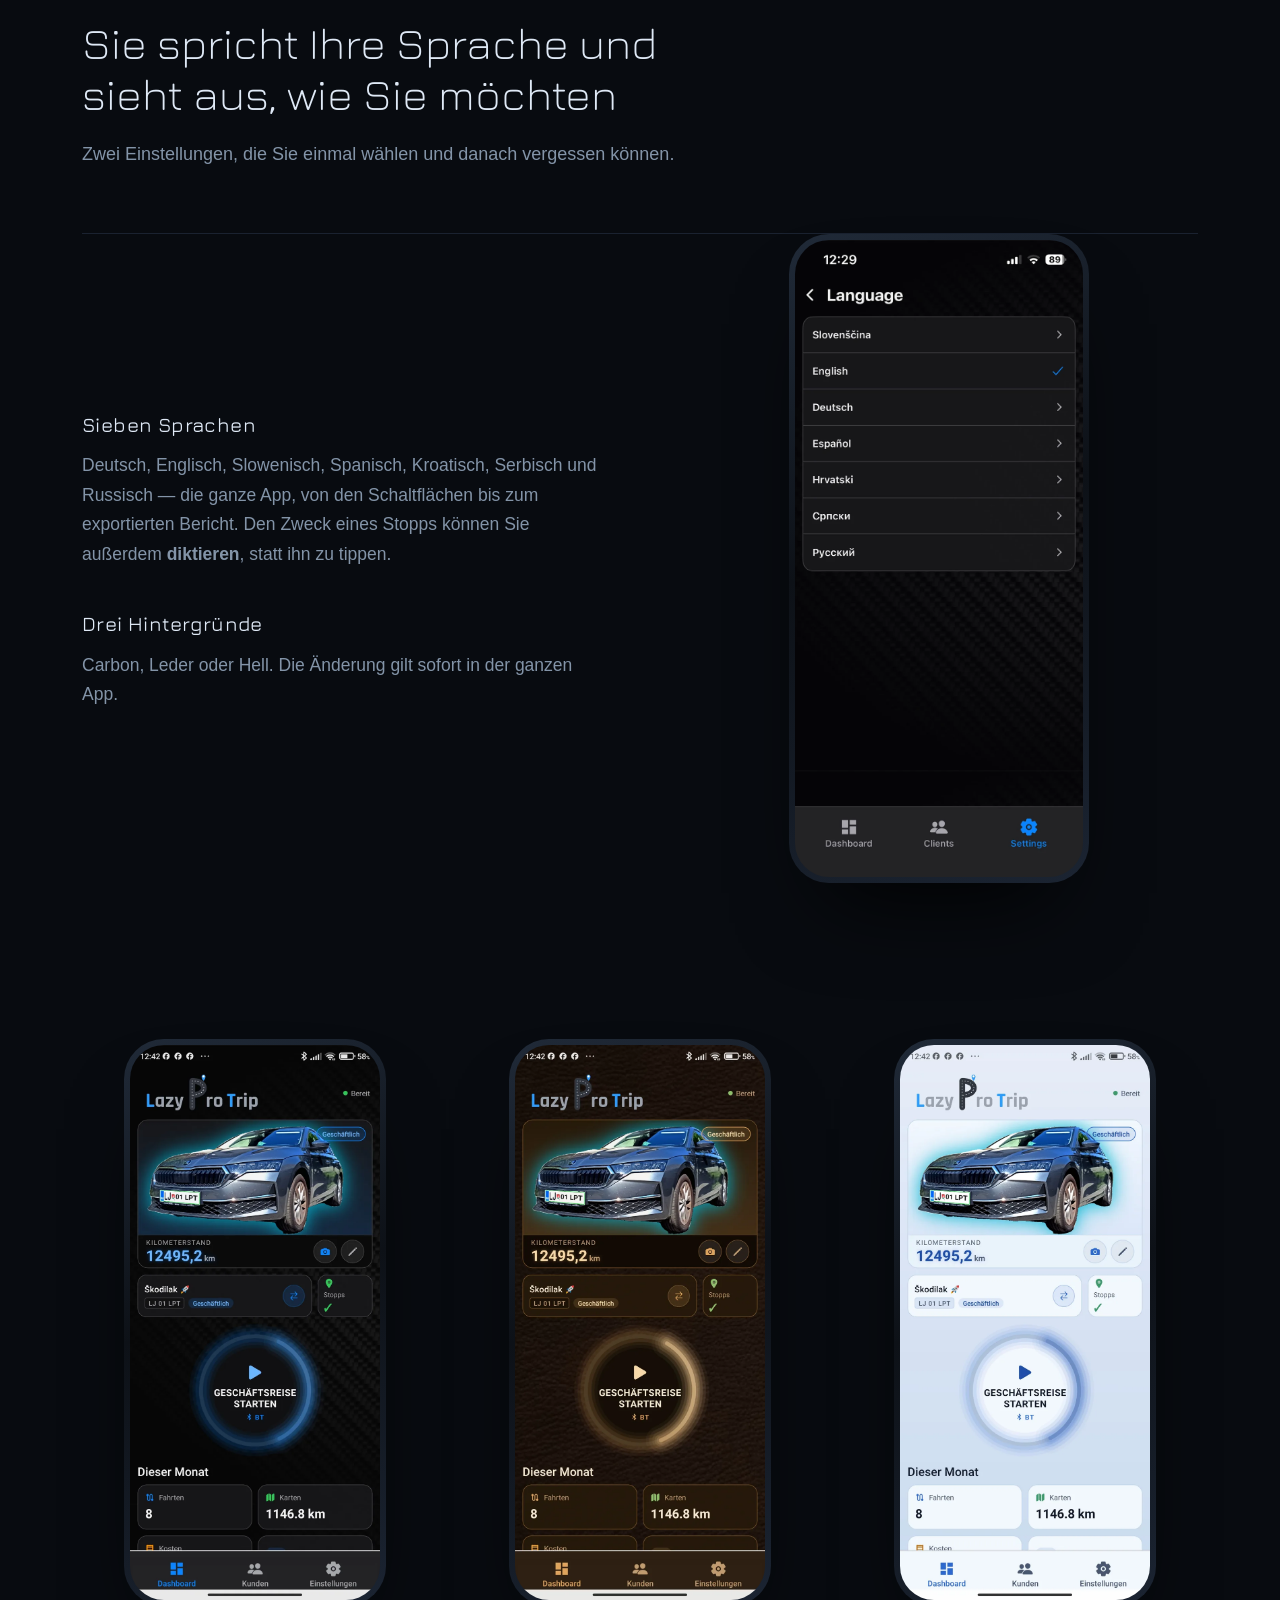
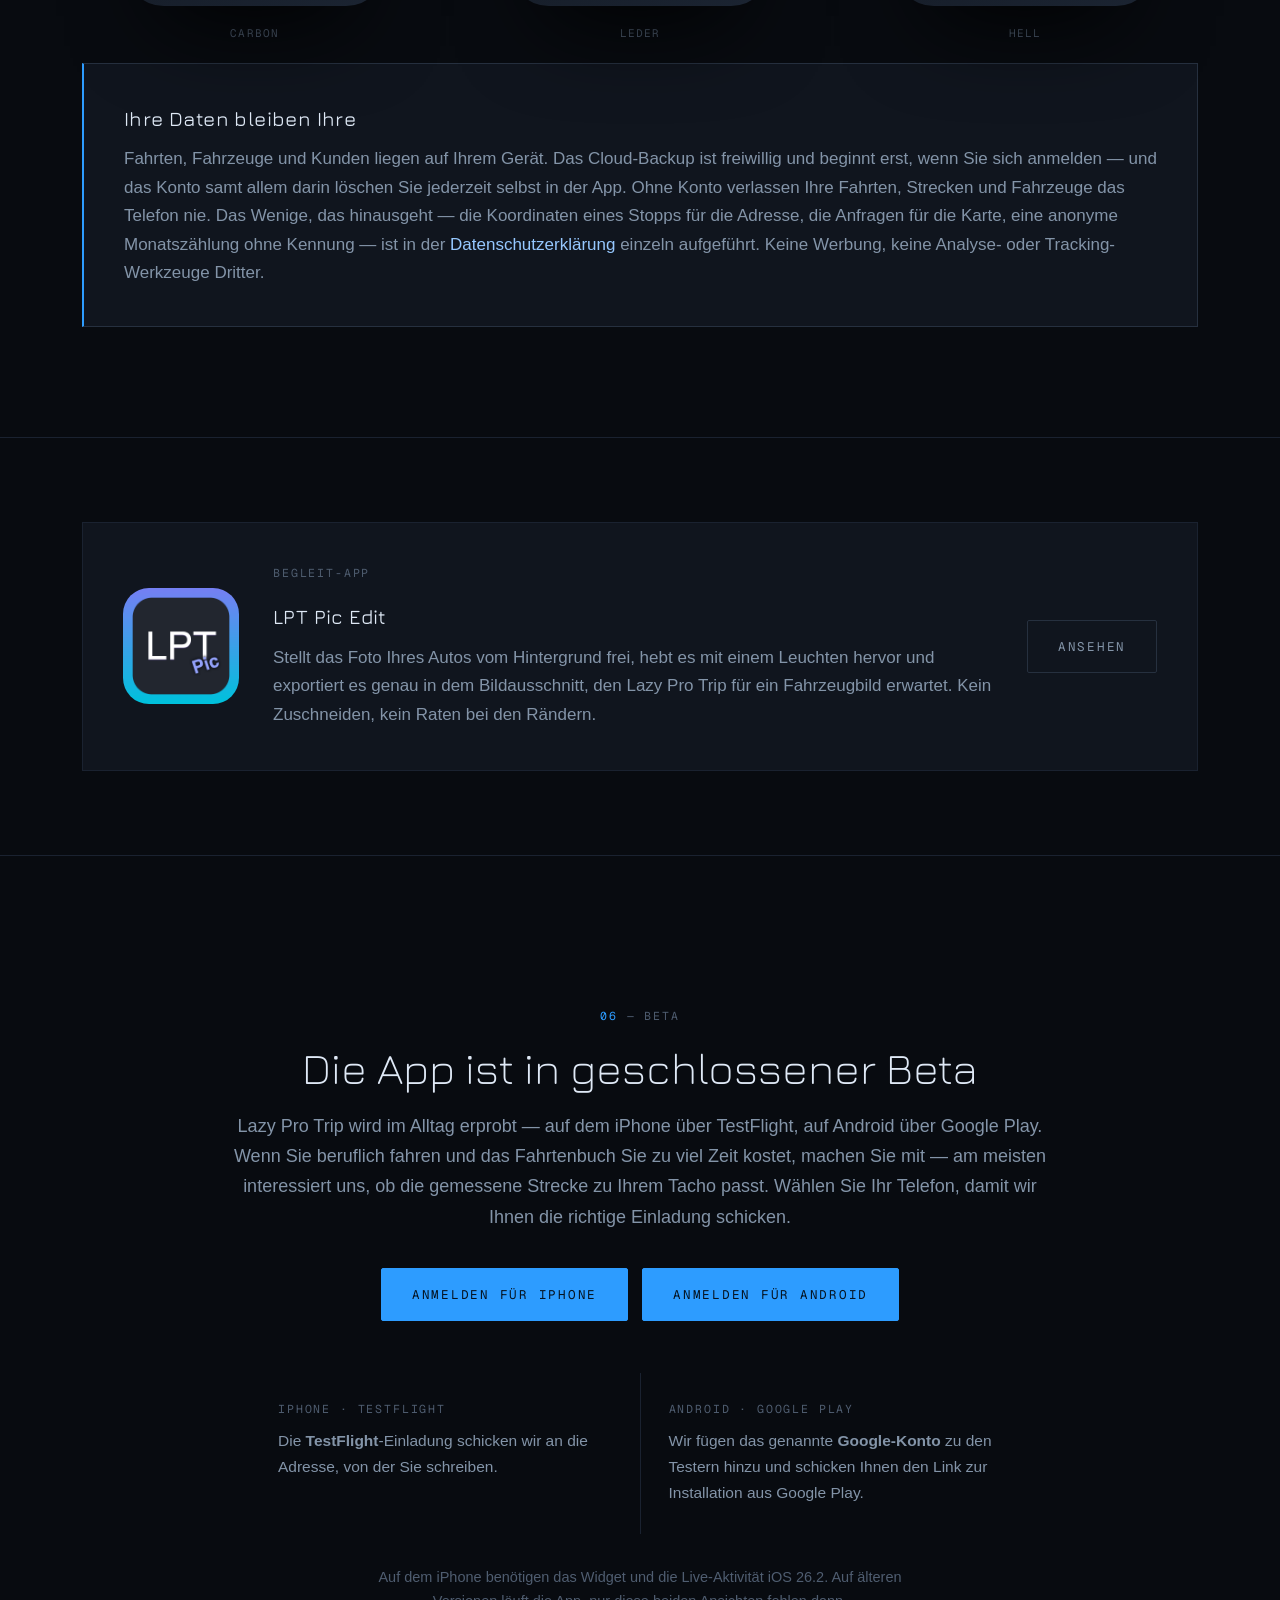
==== commit 2a84d557: "Popravek: manjkajoc zakljucni div za CarPlay; razdelek Siri je bil ujet v mrezo med voznjo Co-Author" ====
--- a/de/index.html
+++ b/de/index.html
@@ -312,6 +312,7 @@
             <img src="/assets/img/shots/70-carplay-de.webp" alt="Autodisplay mit CarPlay und der laufenden Fahrt in Lazy Pro Trip" width="1080" height="548" loading="lazy">
           </div>
           <p class="caption caption-l">CarPlay — Kilometer, Zeit und Stopps auf dem Display des Autos</p>
+        </div>
         <div>
           <div class="wide">
             <img src="/assets/img/shots/73-android-auto-de.webp" alt="Autodisplay mit Android Auto und Lazy Pro Trip: Kilometerstand, Strecke, Fahrzeit, Stopps und die Taste Fahrt beenden" width="1080" height="579" loading="lazy">
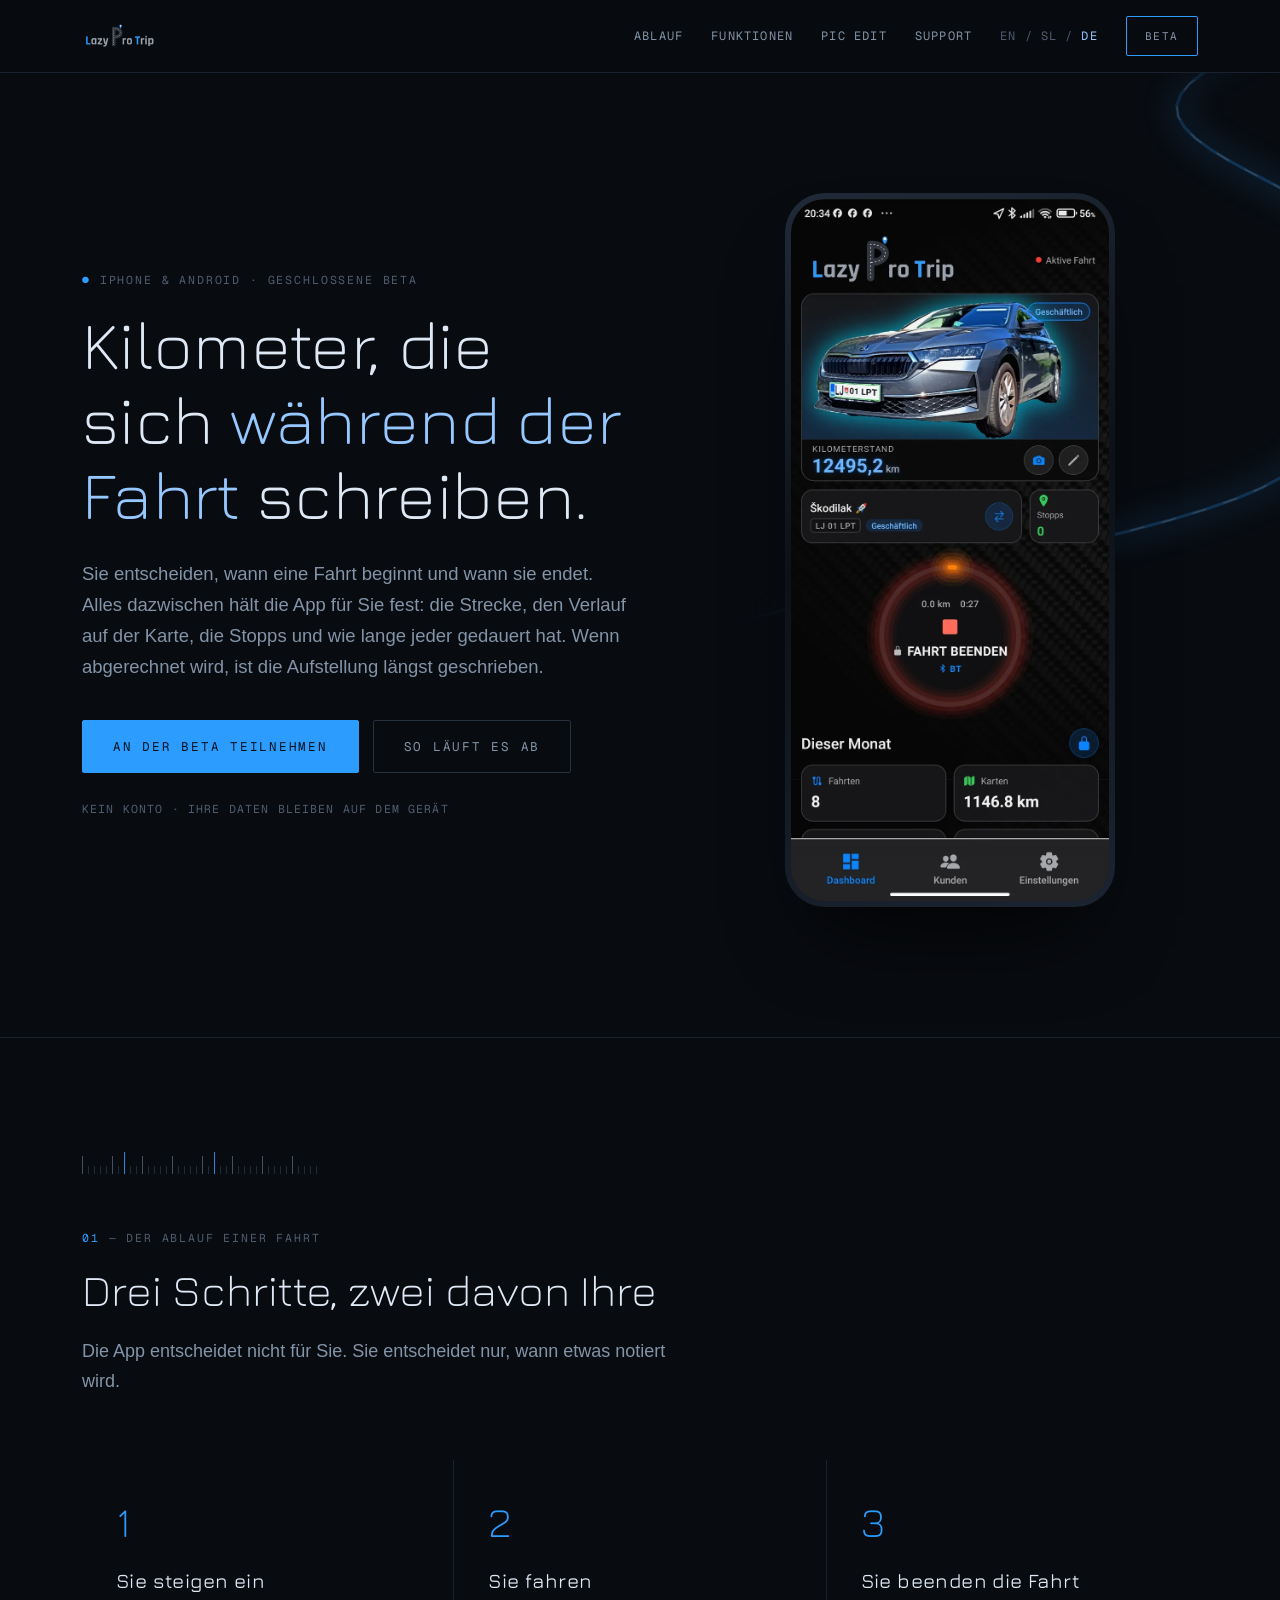
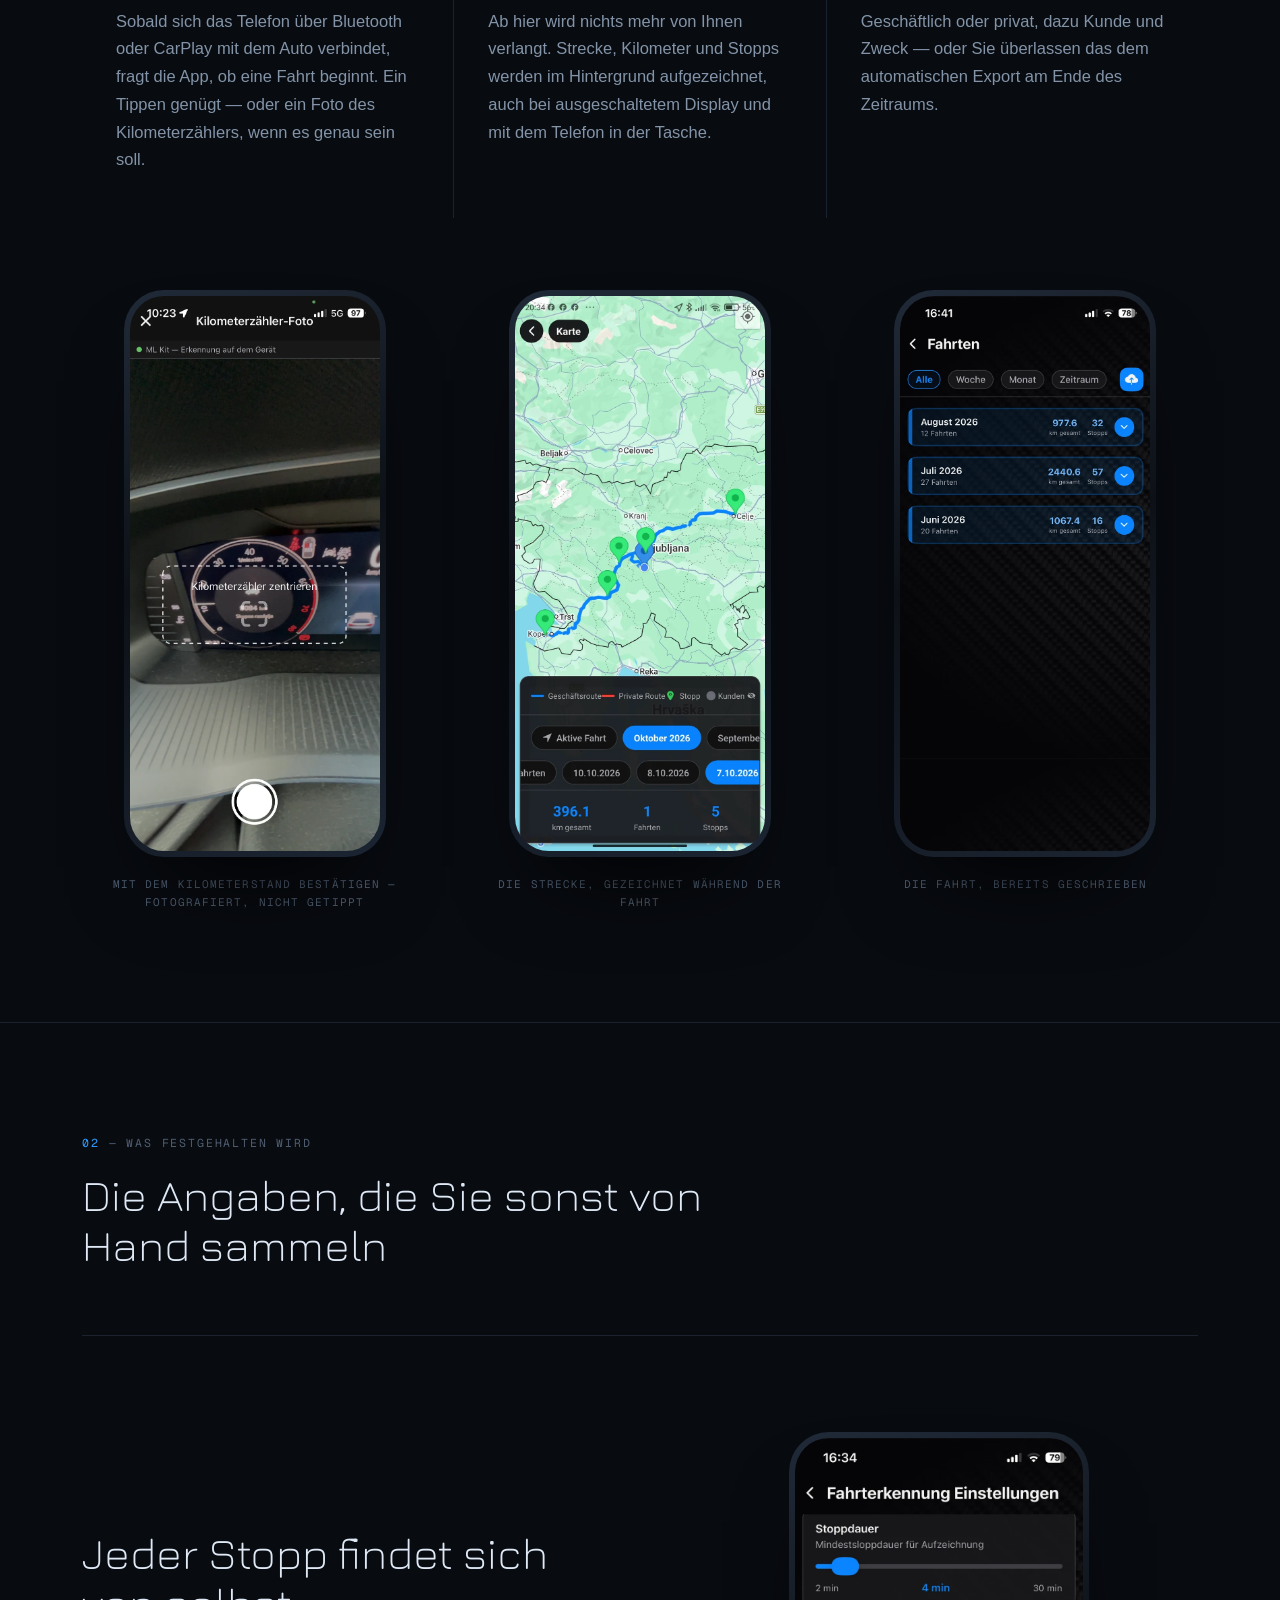
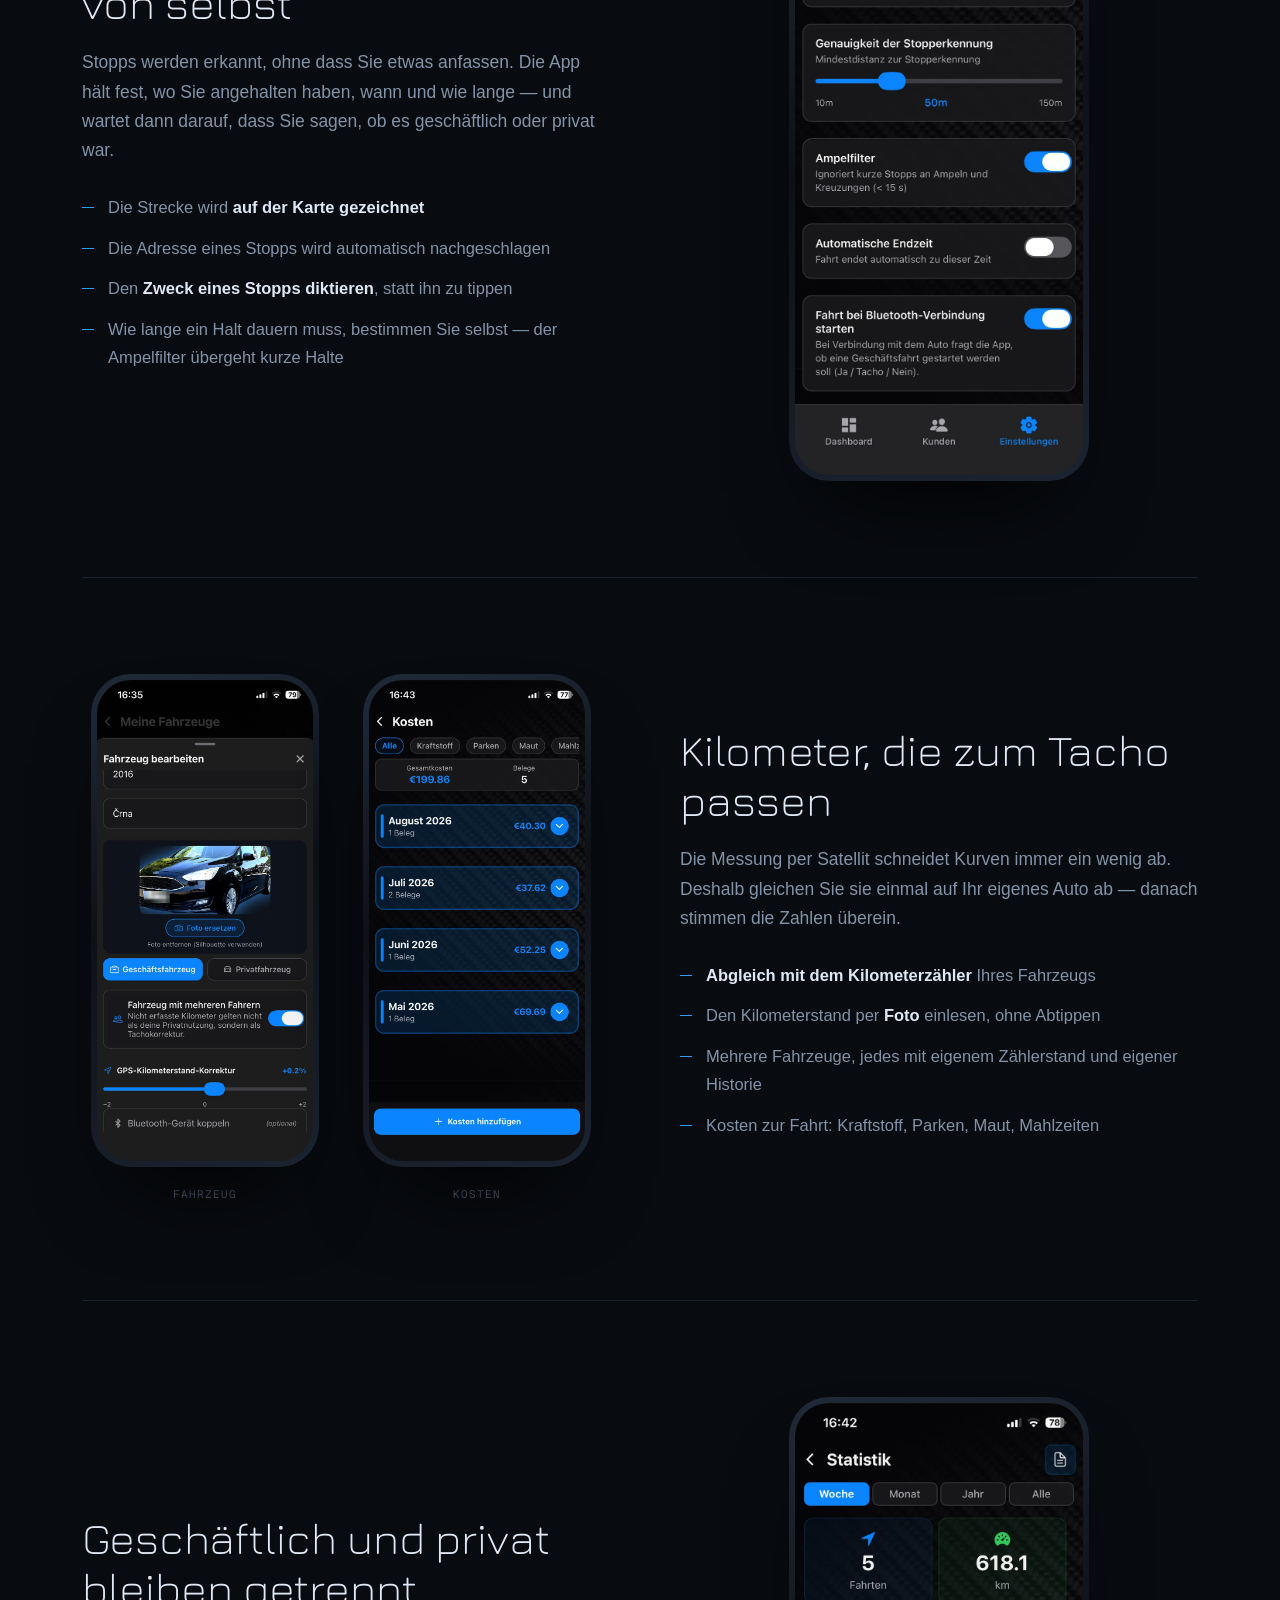
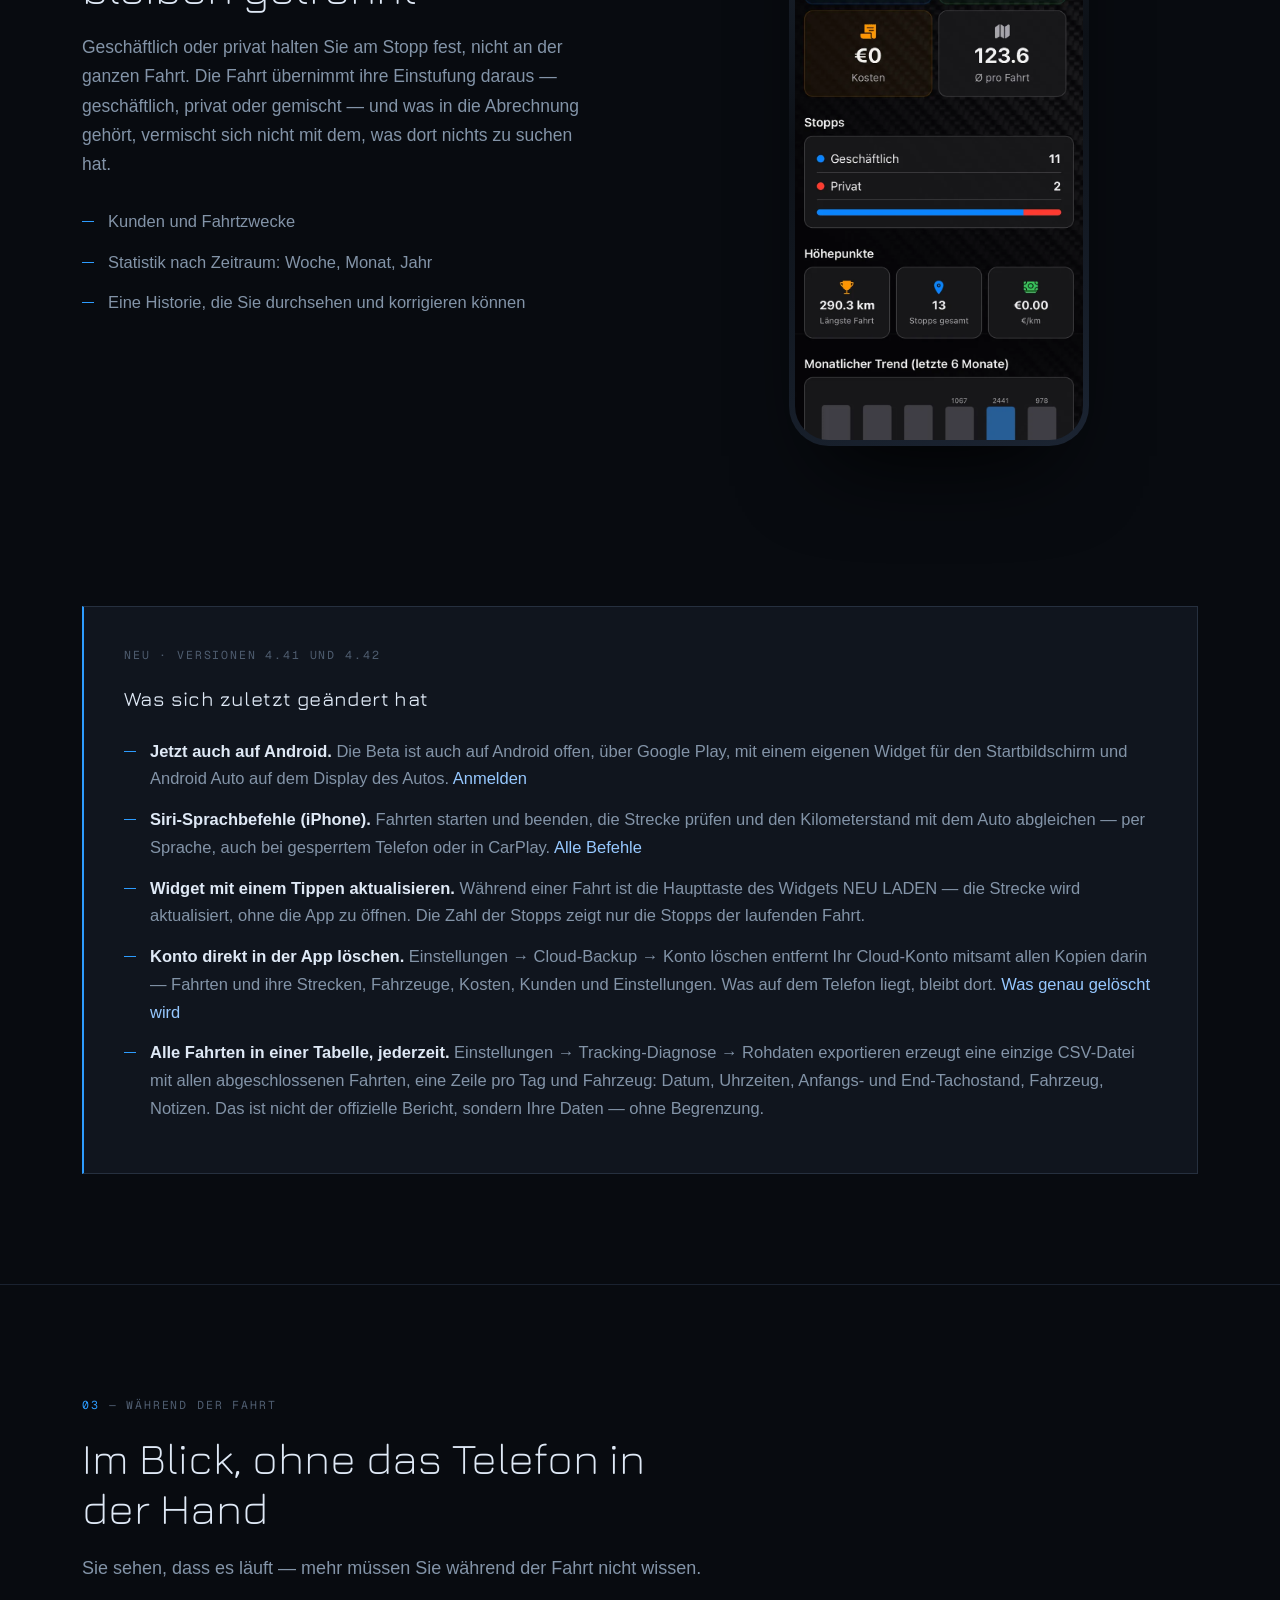
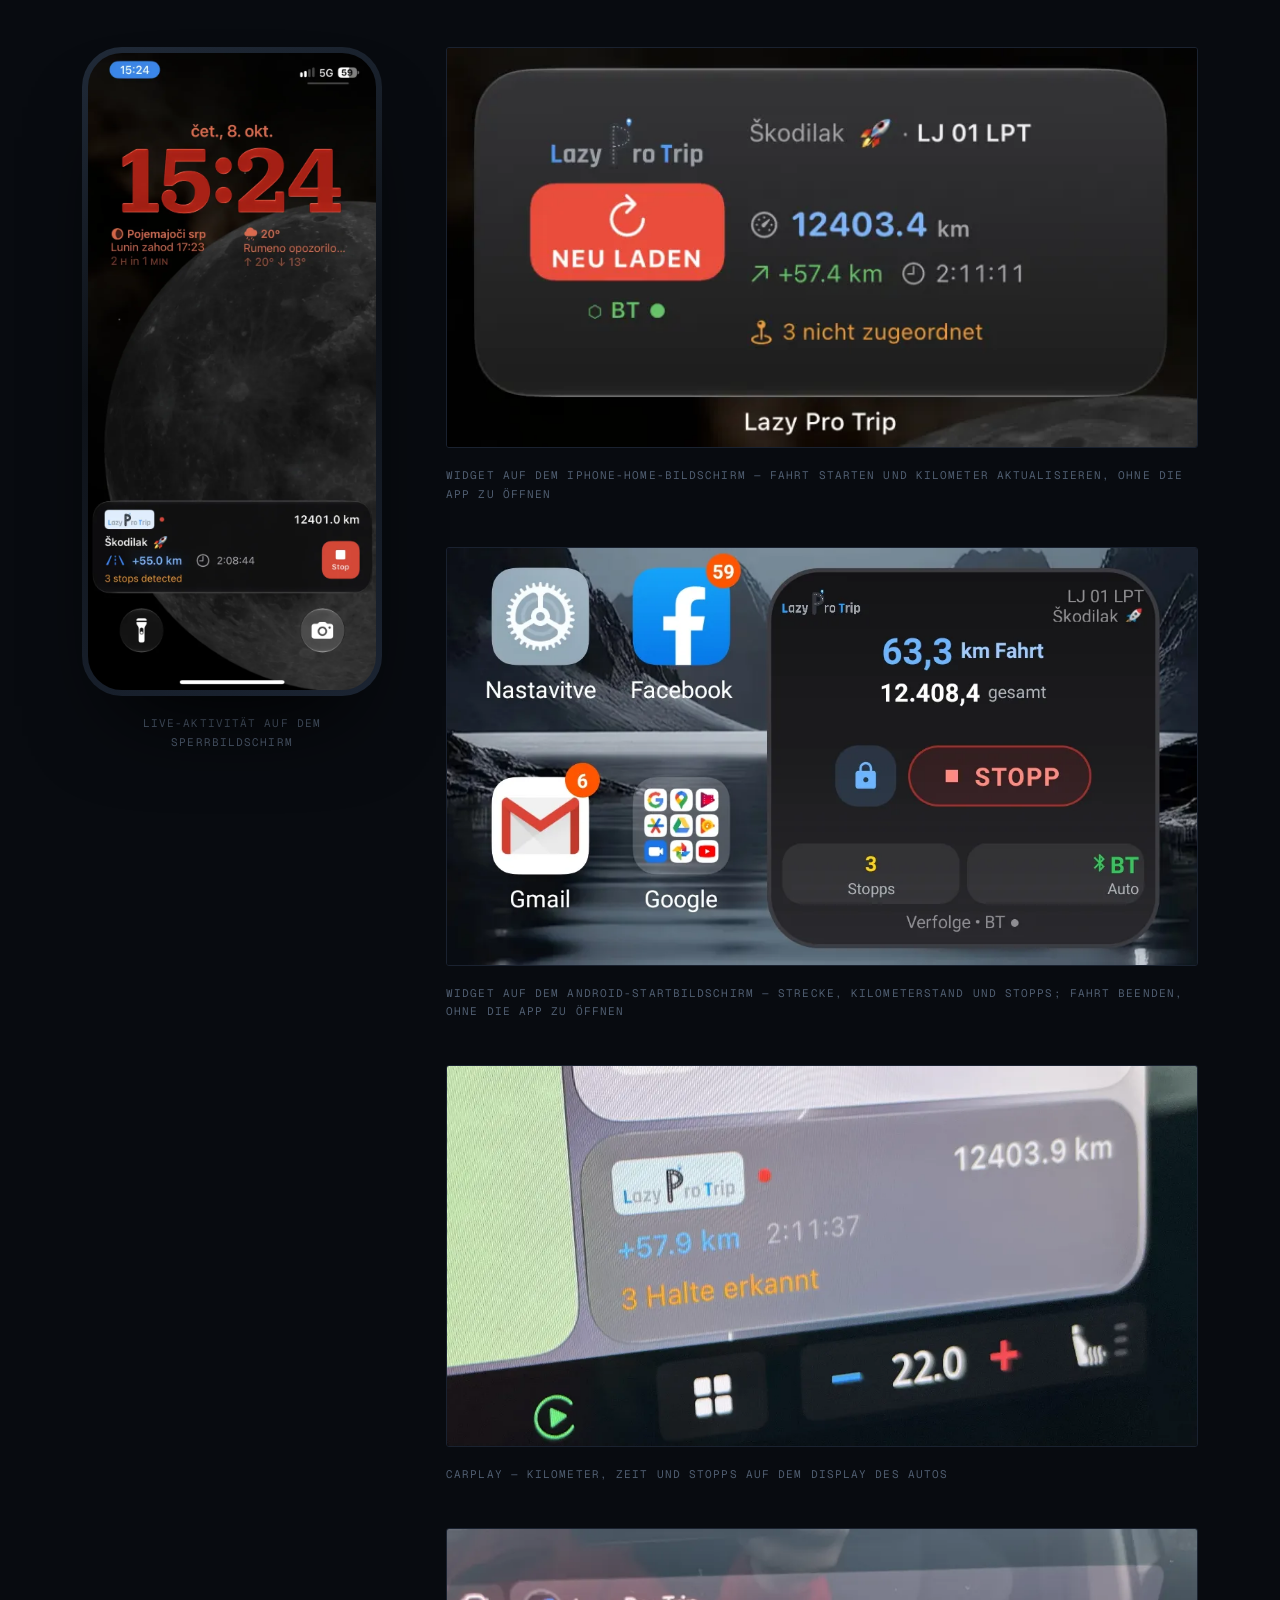
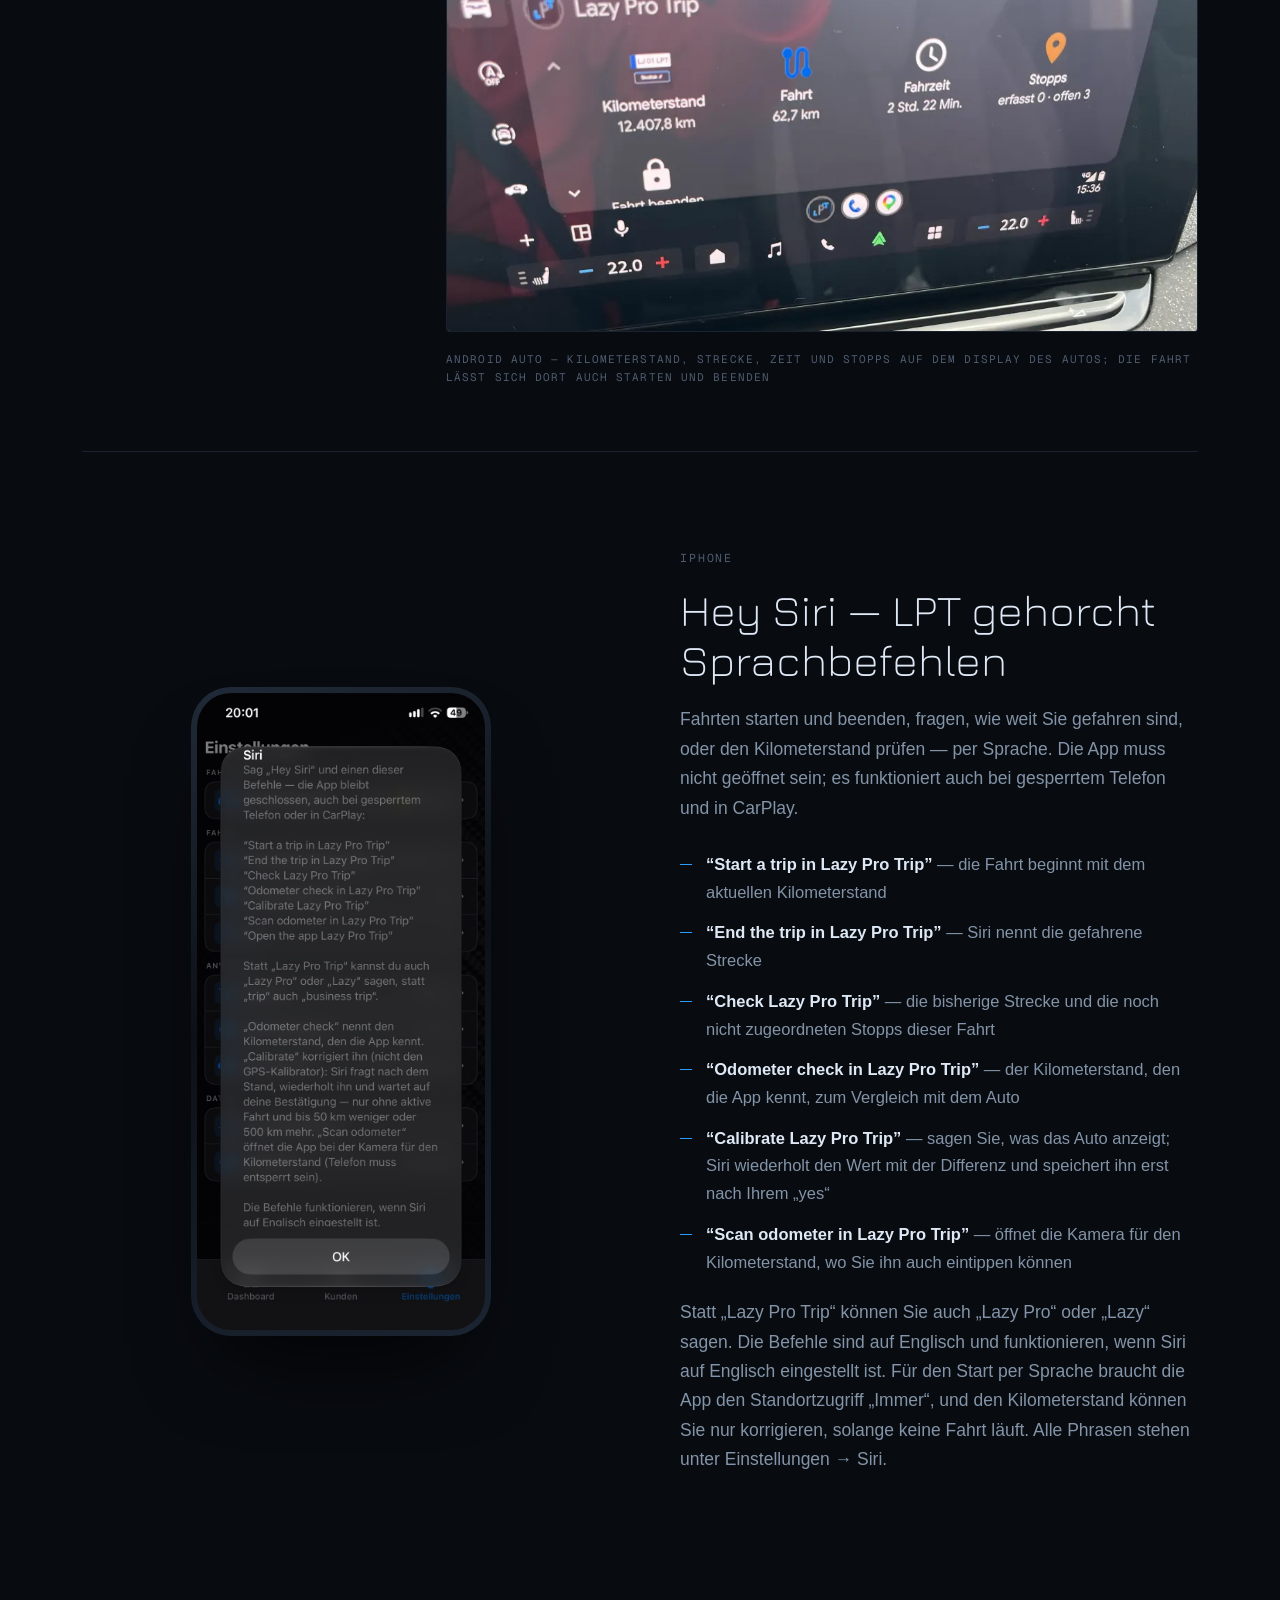
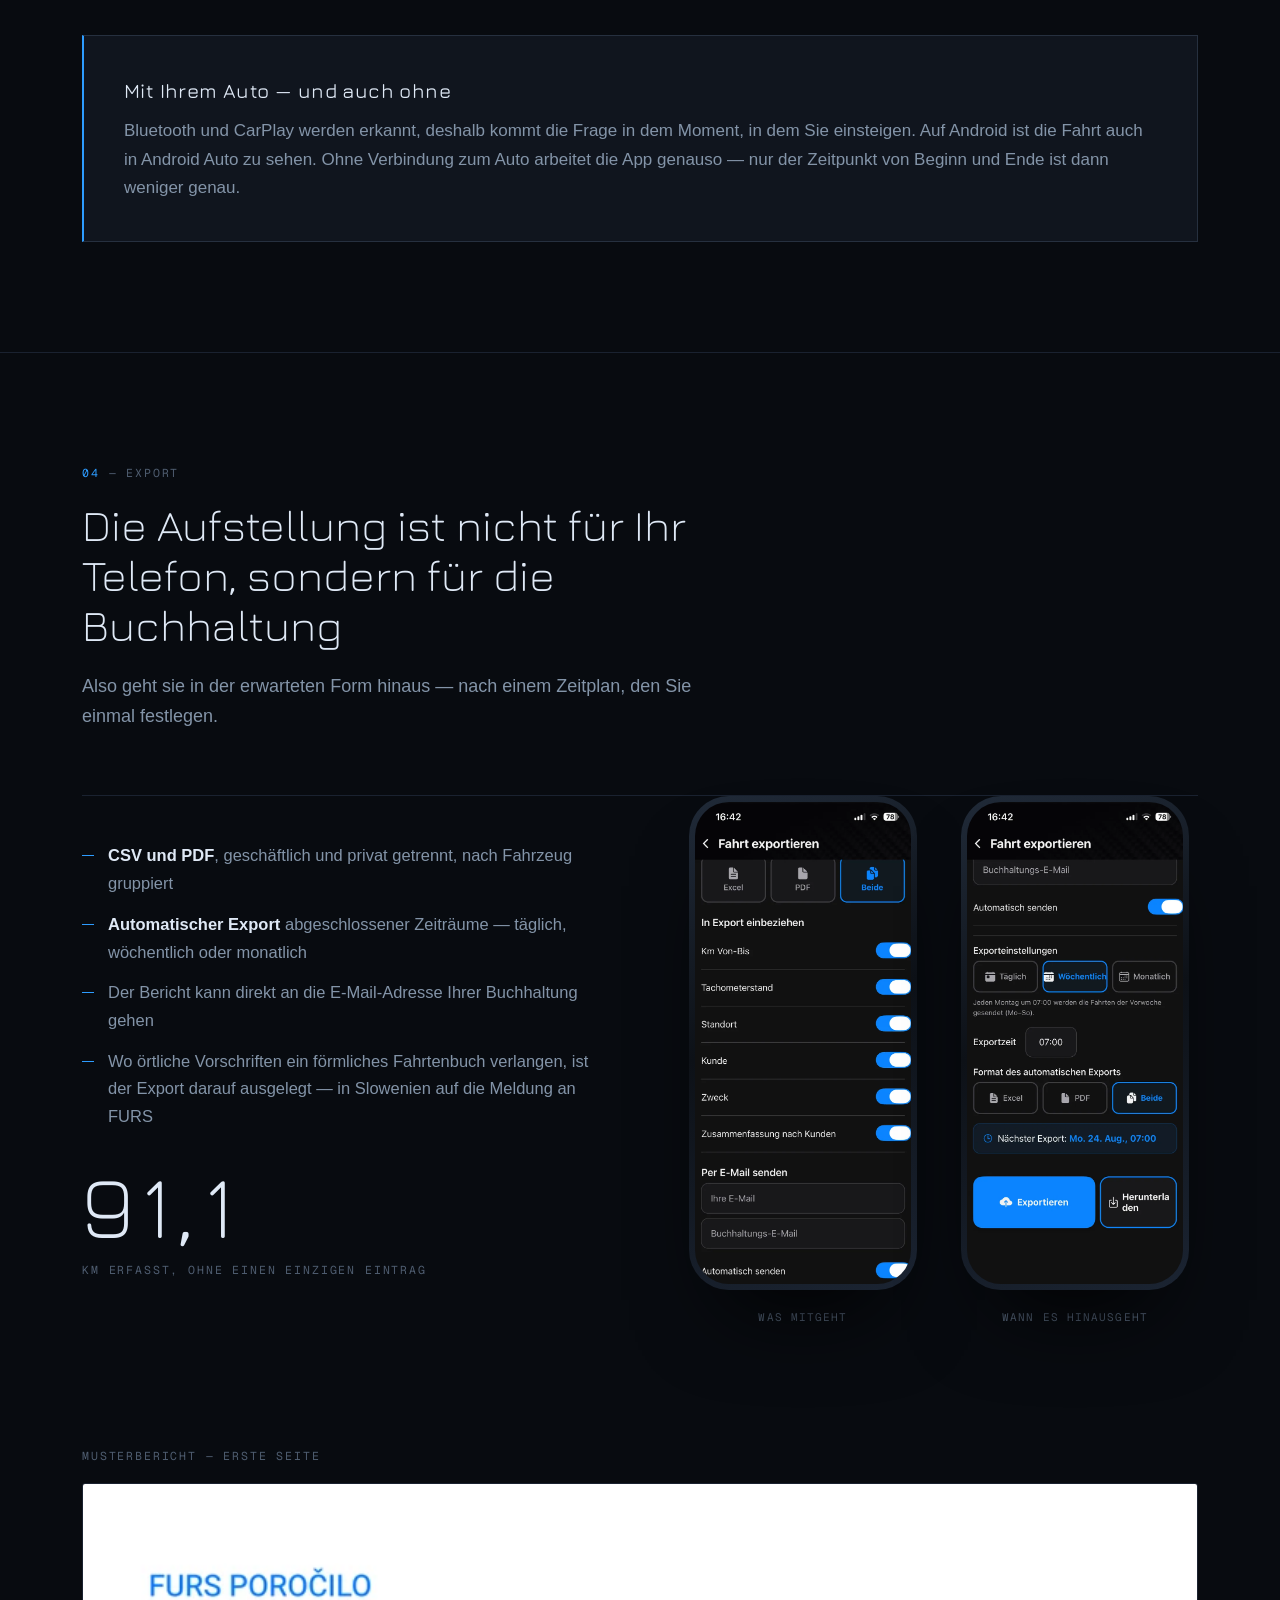
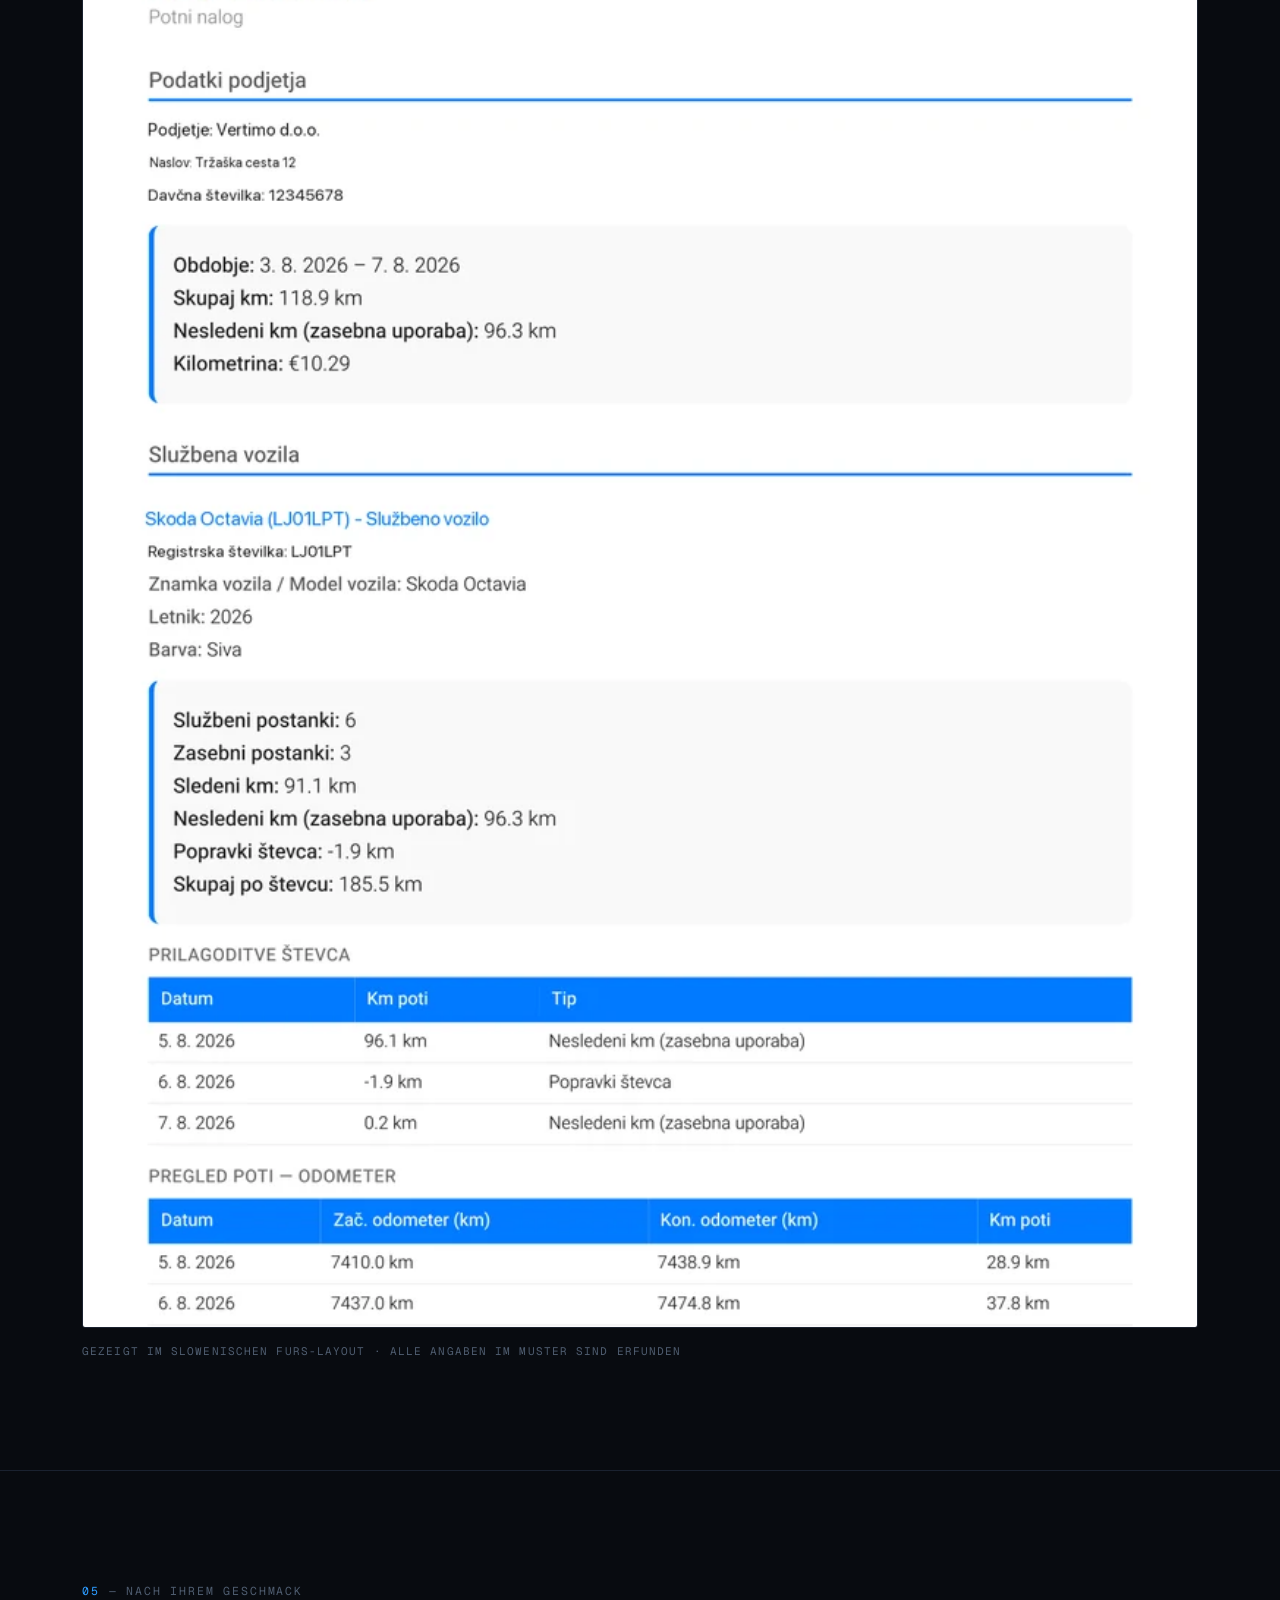
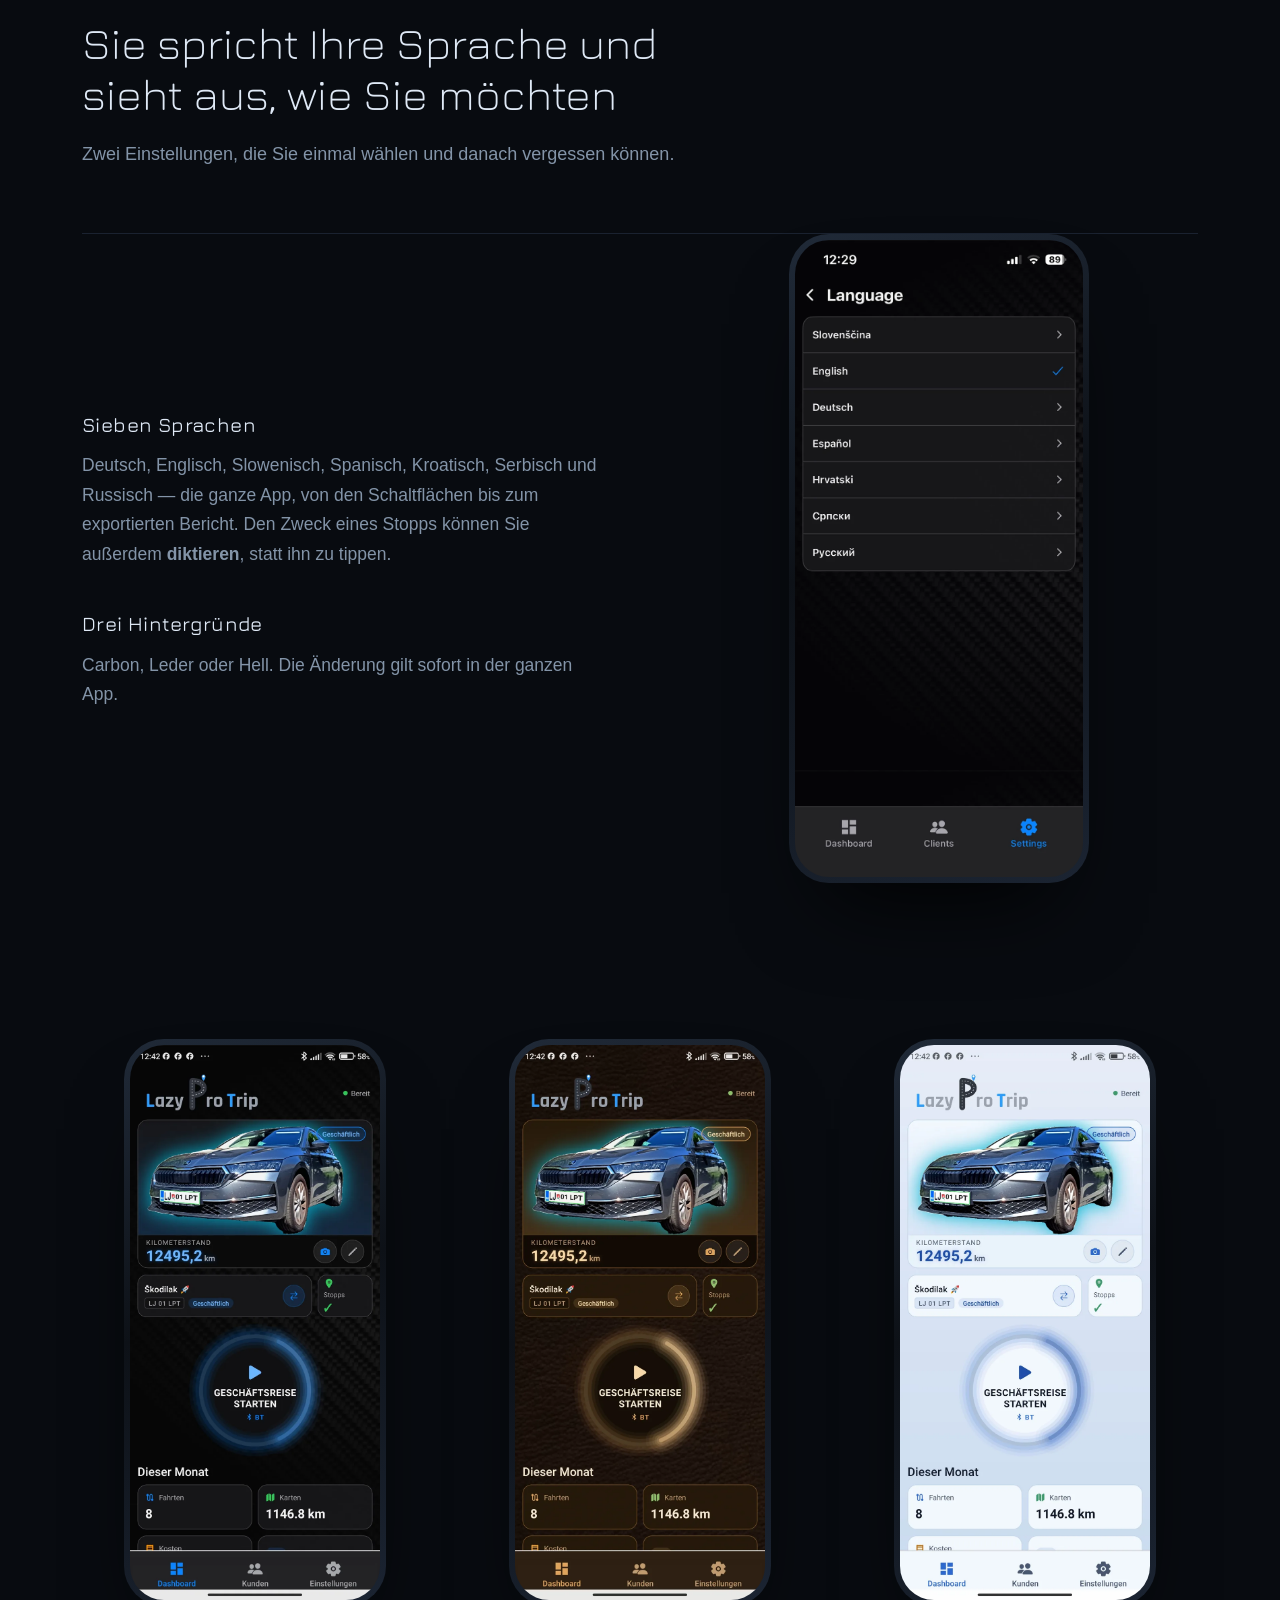
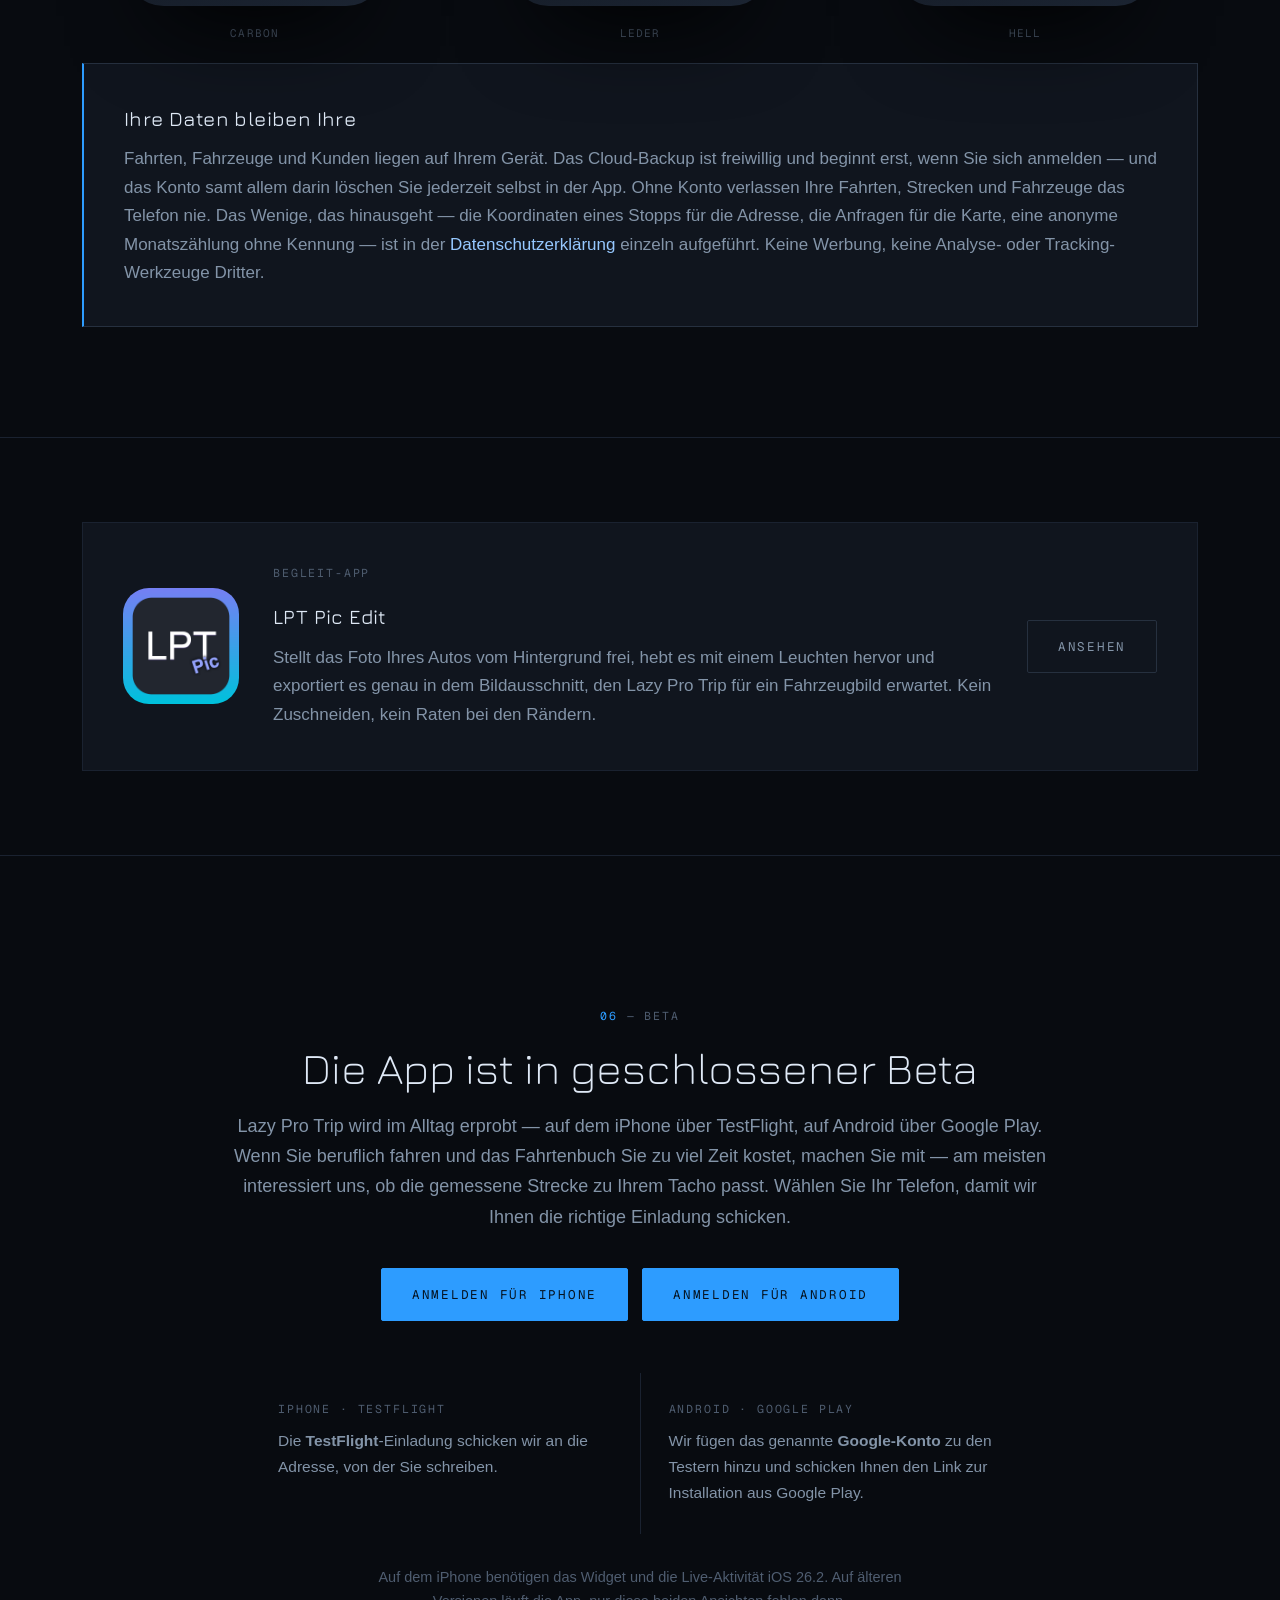
==== commit 4081f5ff: "DE naslovna slika: aktivna pot z gumbom Fahrt beenden; zemljevid v jeziku strani (EN/SL/DE) Co-Autho" ====
--- a/de/index.html
+++ b/de/index.html
@@ -84,7 +84,7 @@
     <div>
       <div class="device device-lg">
         <div class="device-screen">
-          <img src="/assets/img/shots/30-de-aktivna-pot.webp" alt="Dashboard von Lazy Pro Trip während einer laufenden Fahrt, mit Kilometern, verstrichener Zeit und der Schaltfläche zum Beenden" width="760" height="1645" loading="eager">
+          <img src="/assets/img/shots/79-de-aktivna-pot.webp" alt="Dashboard von Lazy Pro Trip während einer laufenden Fahrt, mit Kilometern, verstrichener Zeit und der Schaltfläche Fahrt beenden" width="760" height="1647" loading="eager">
         </div>
       </div>
     </div>
@@ -147,7 +147,7 @@
       <div>
         <div class="device">
           <div class="device-screen">
-            <img src="/assets/img/shots/32-de-zemljevid.webp" alt="Karte mit der gefahrenen Strecke und markierten Stopps" width="760" height="1645" loading="lazy">
+            <img src="/assets/img/shots/80-zemljevid-de.webp" alt="Karte mit einer Geschäftsroute von Koper über Ljubljana nach Celje und markierten Stopps" width="760" height="1647" loading="lazy">
           </div>
         </div>
         <p class="caption">Die Strecke, gezeichnet während der Fahrt</p>
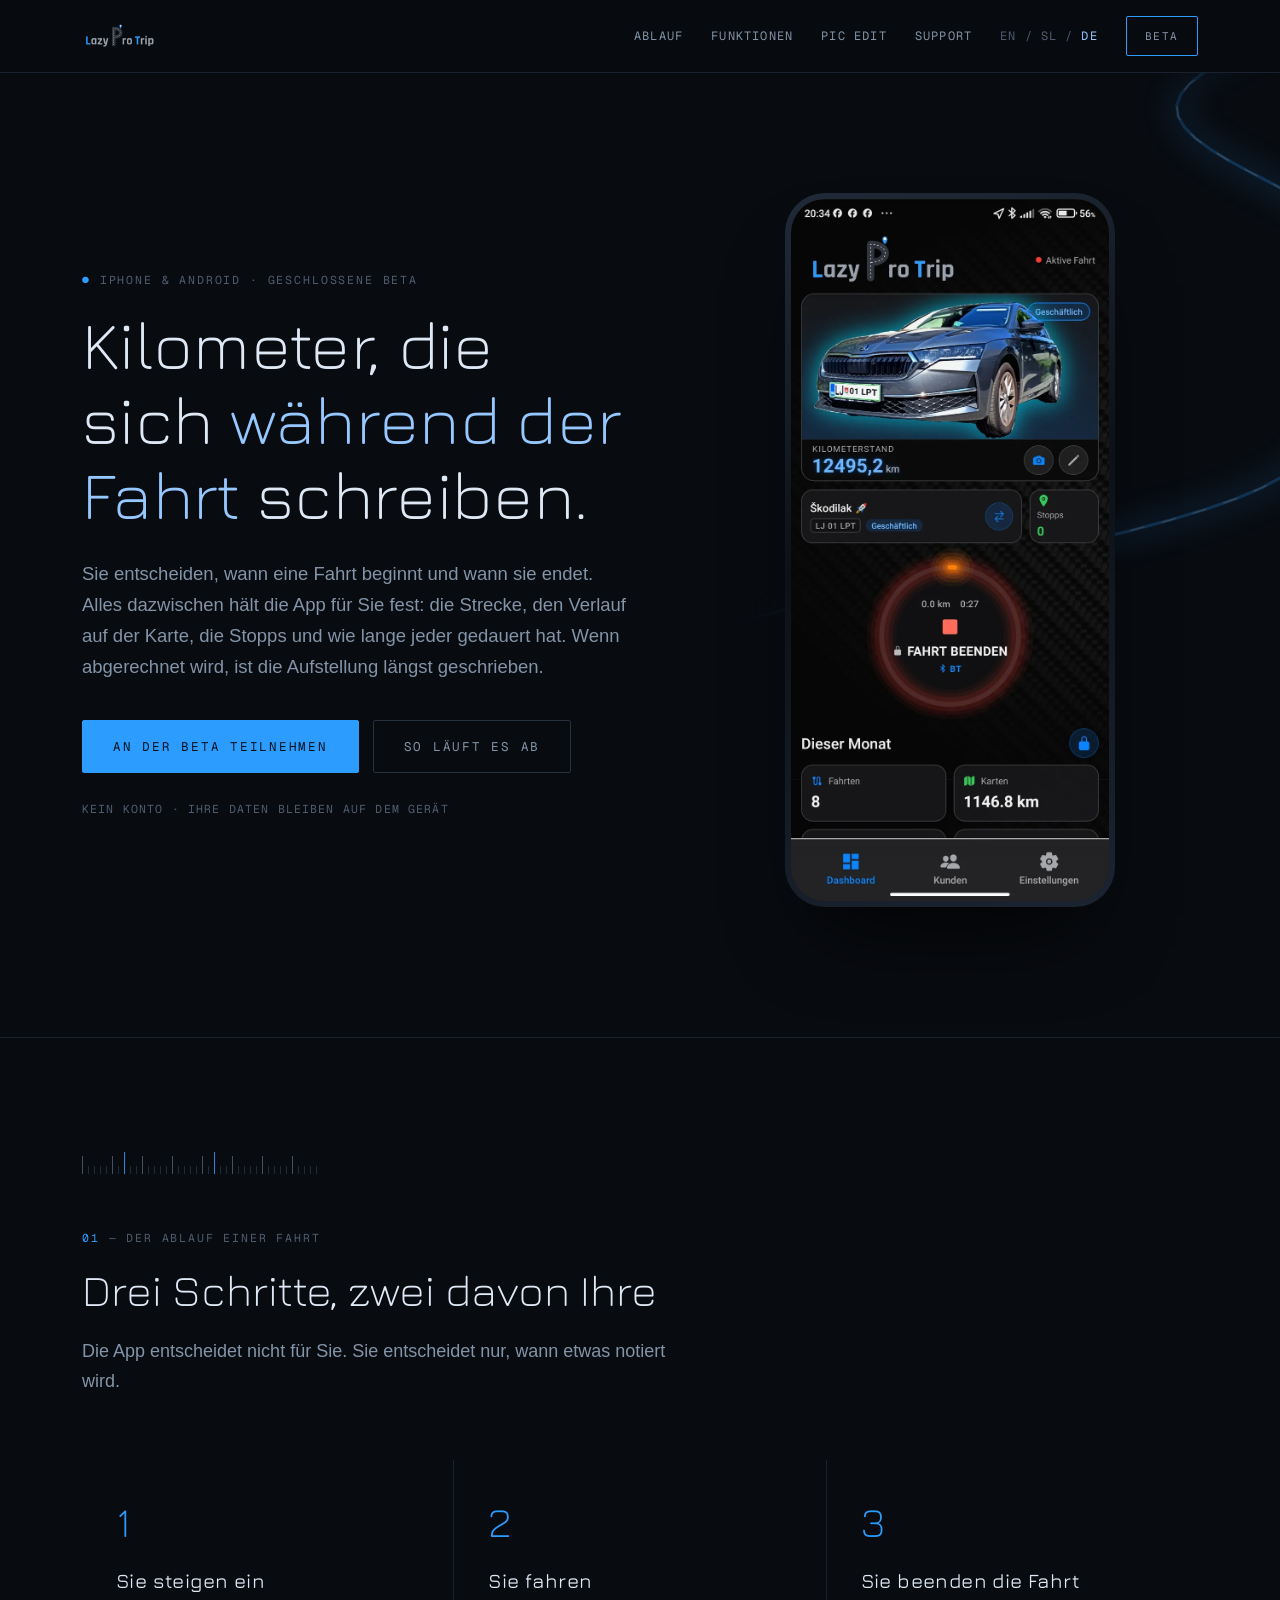
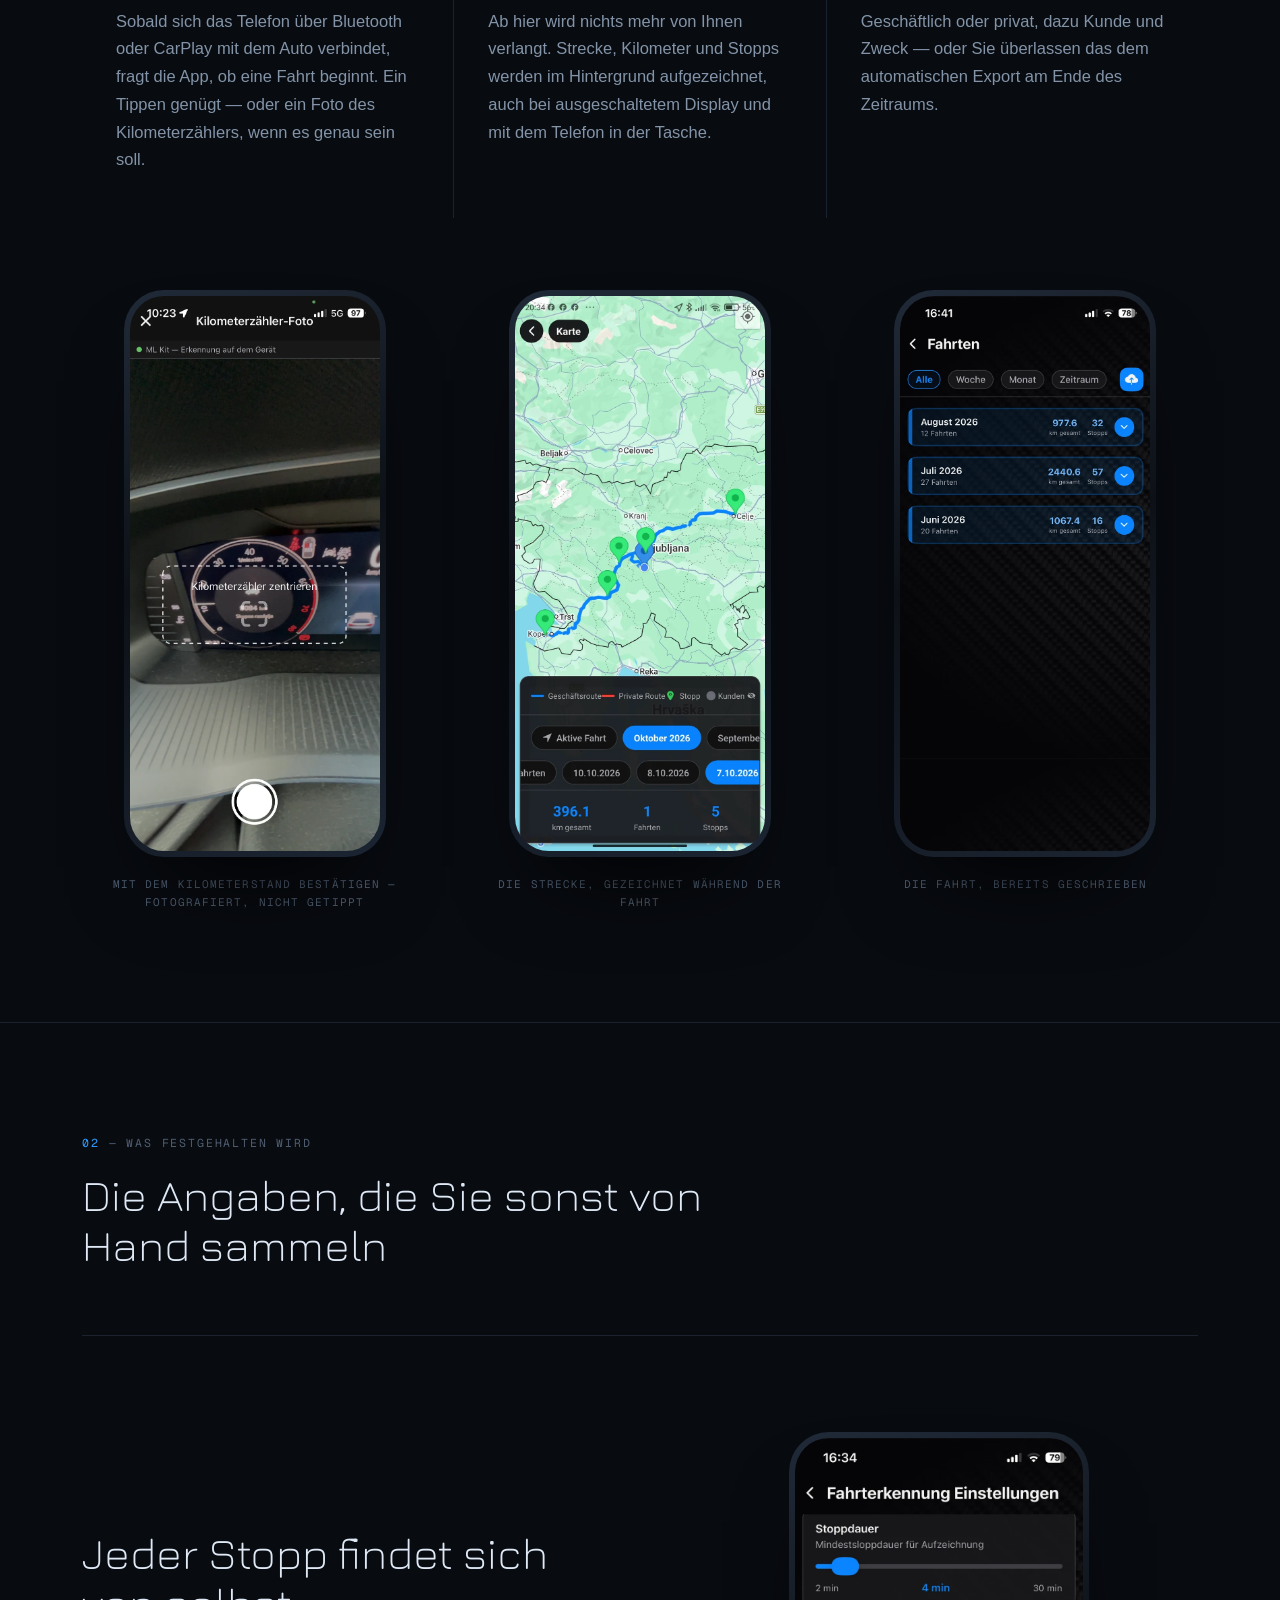
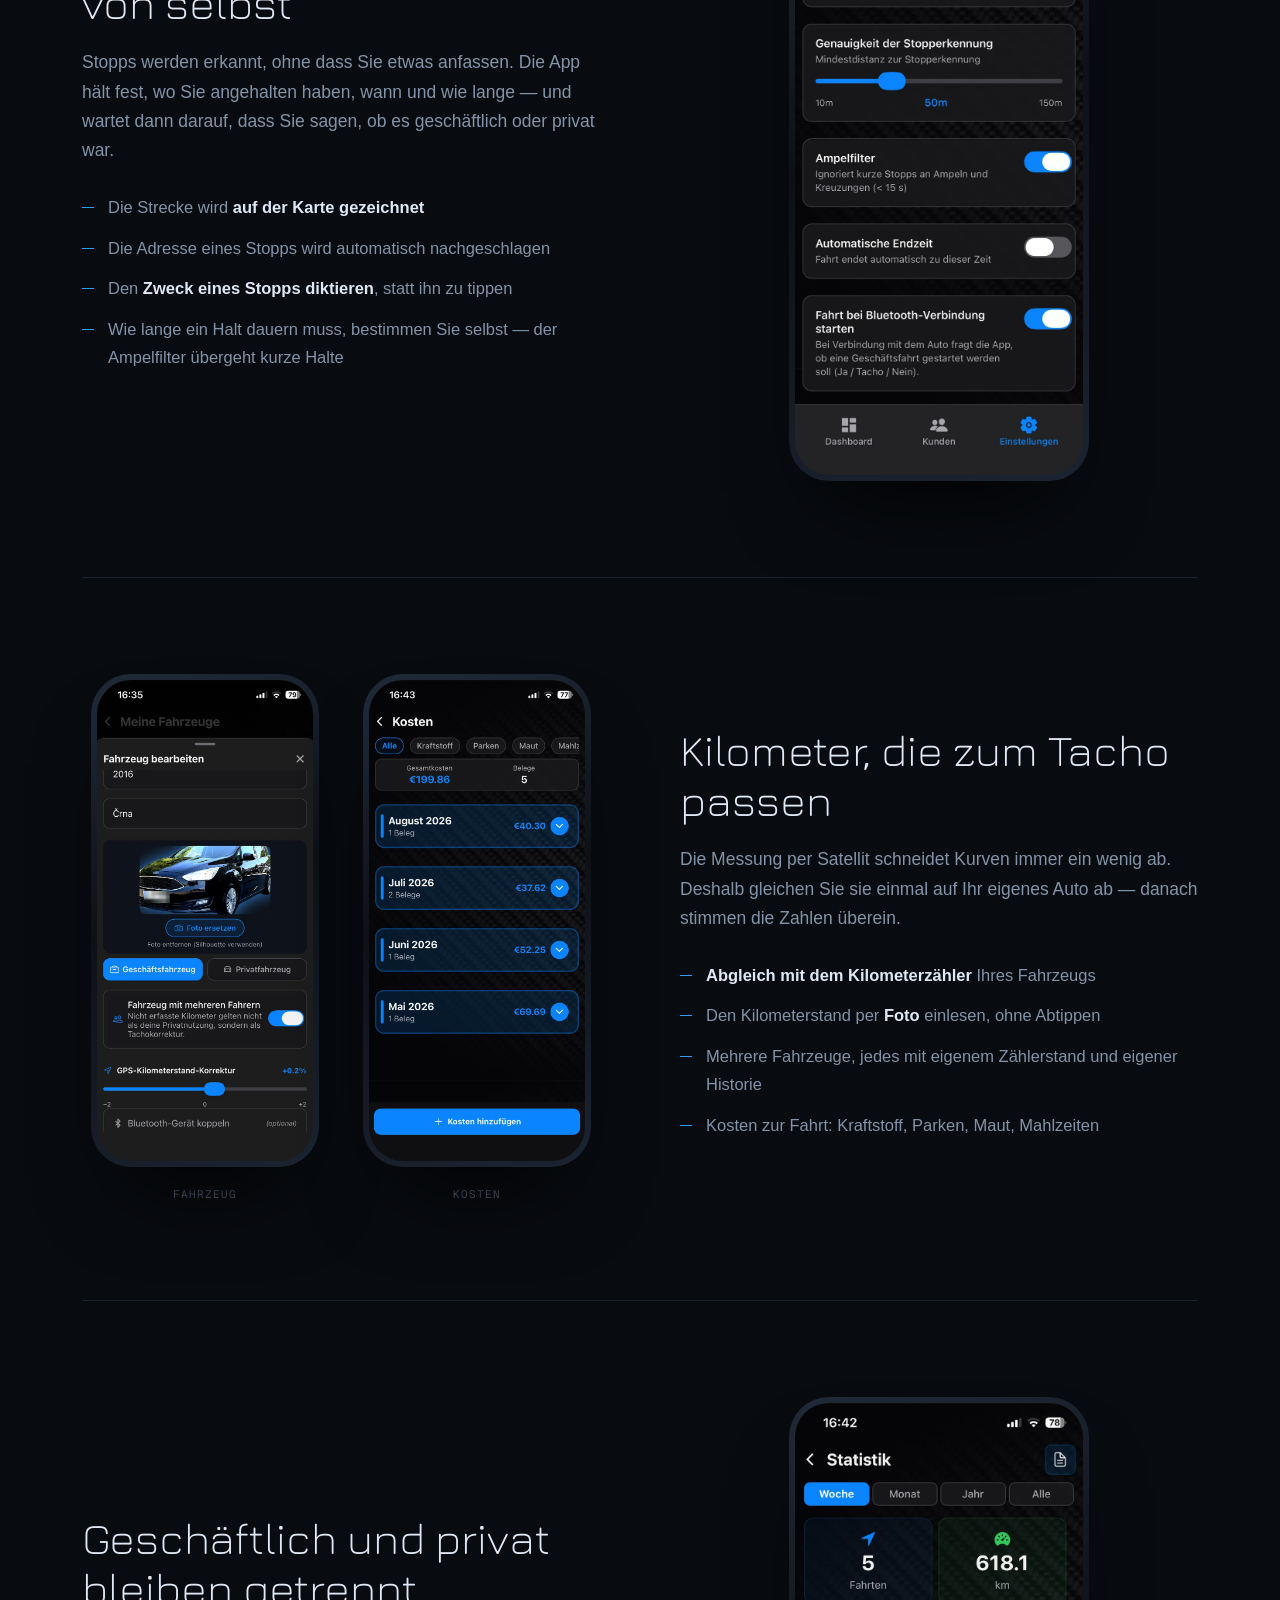
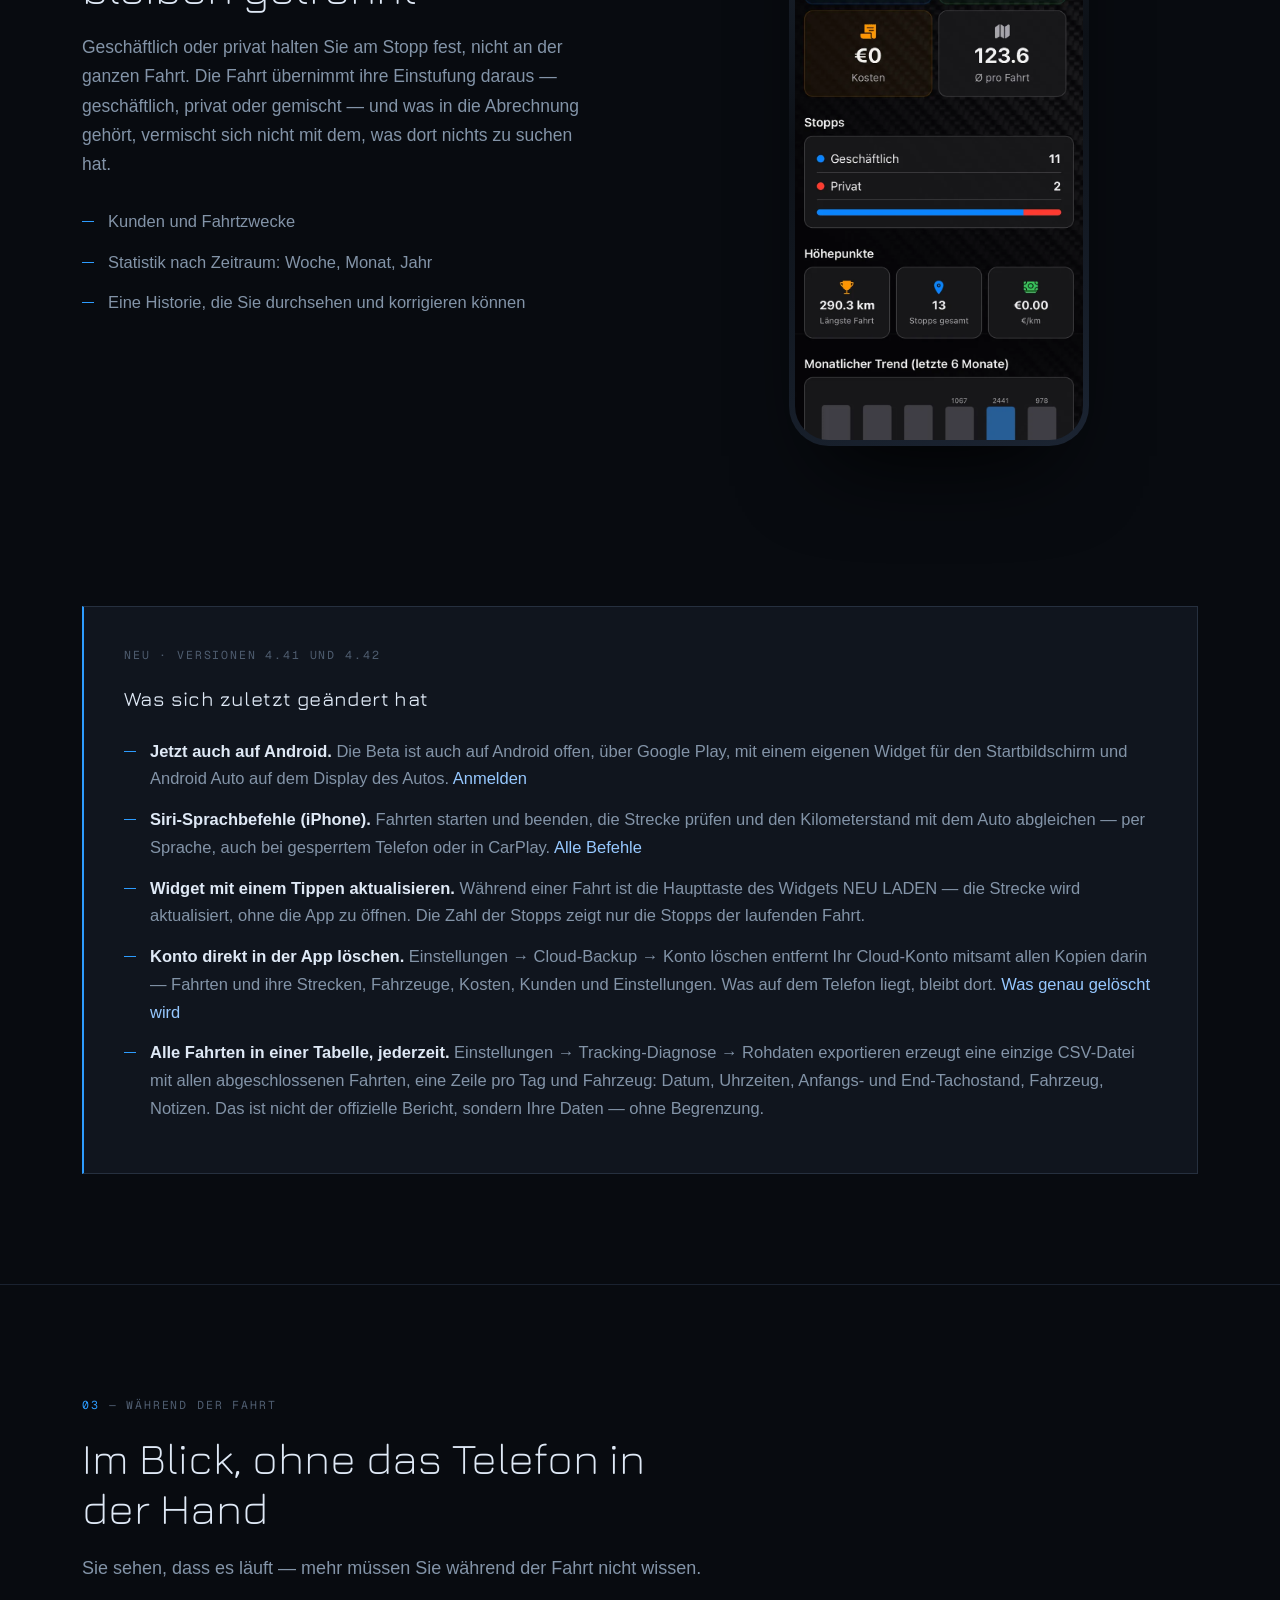
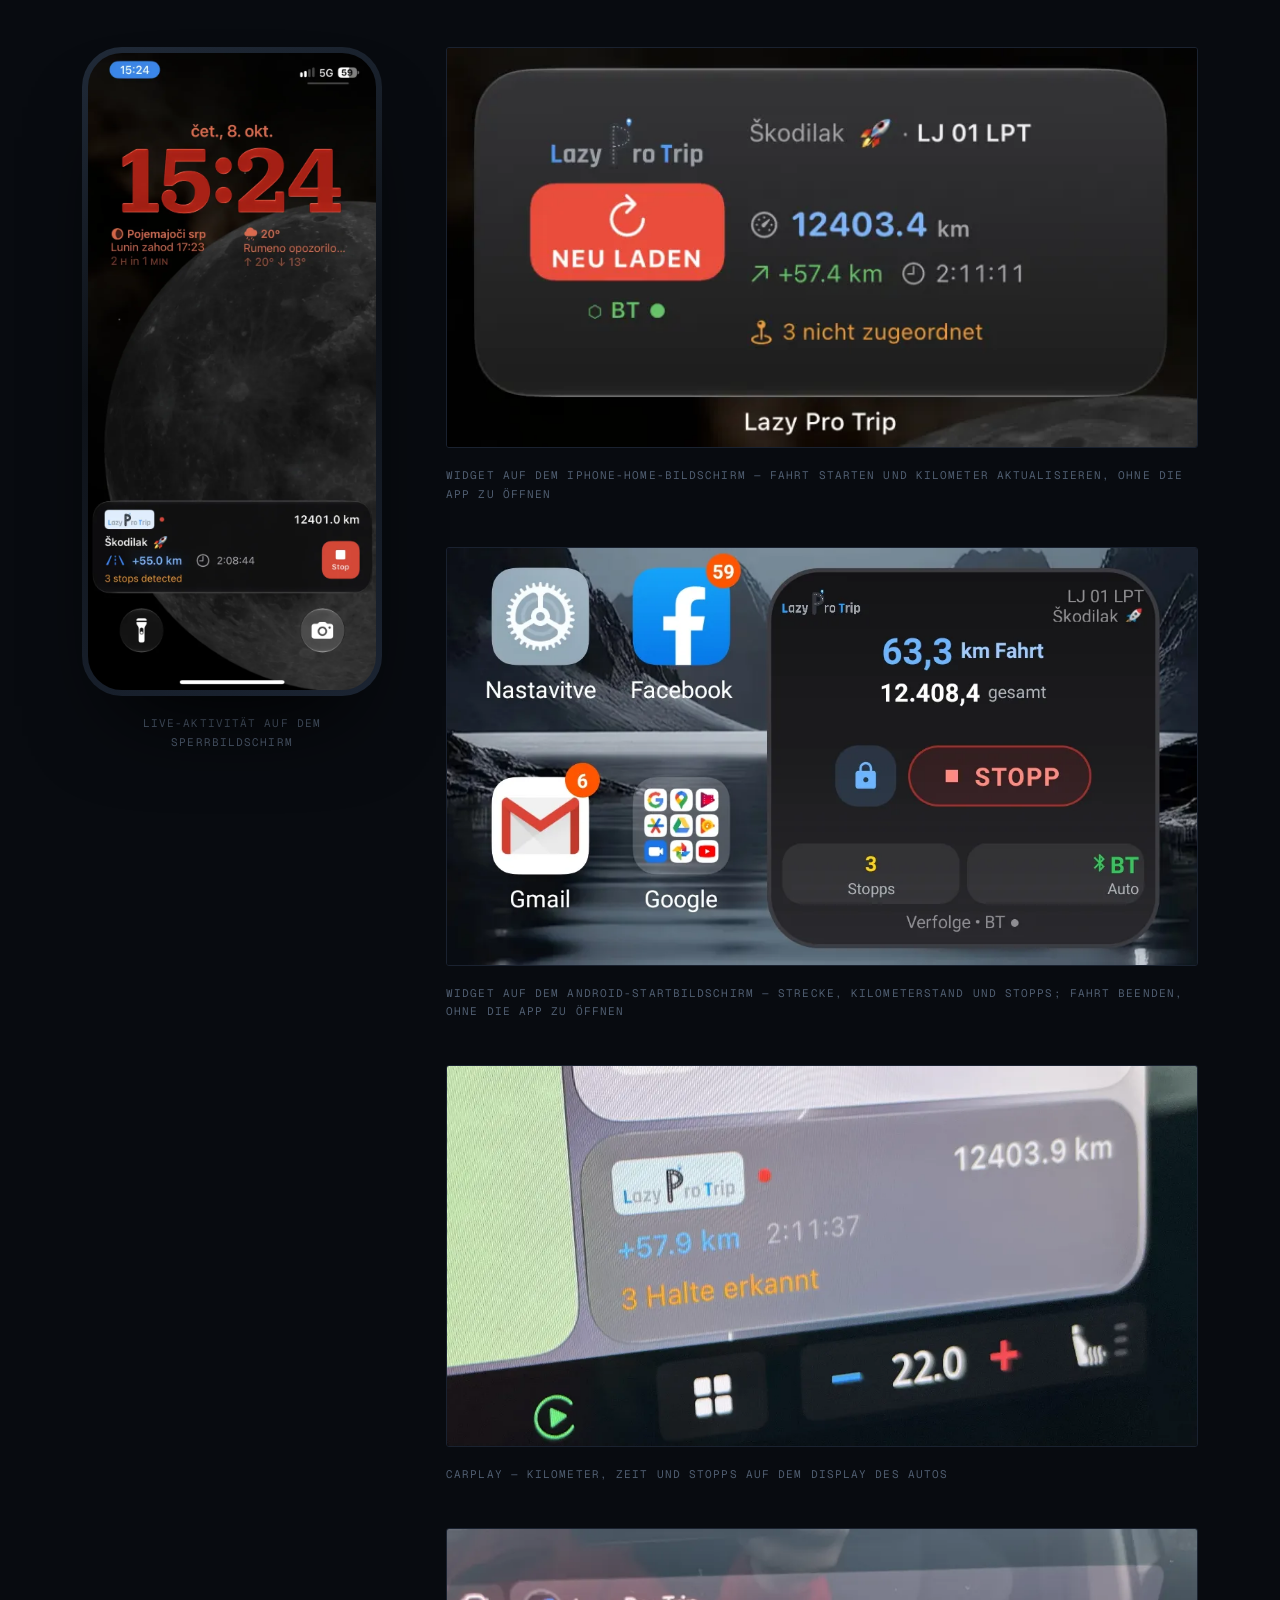
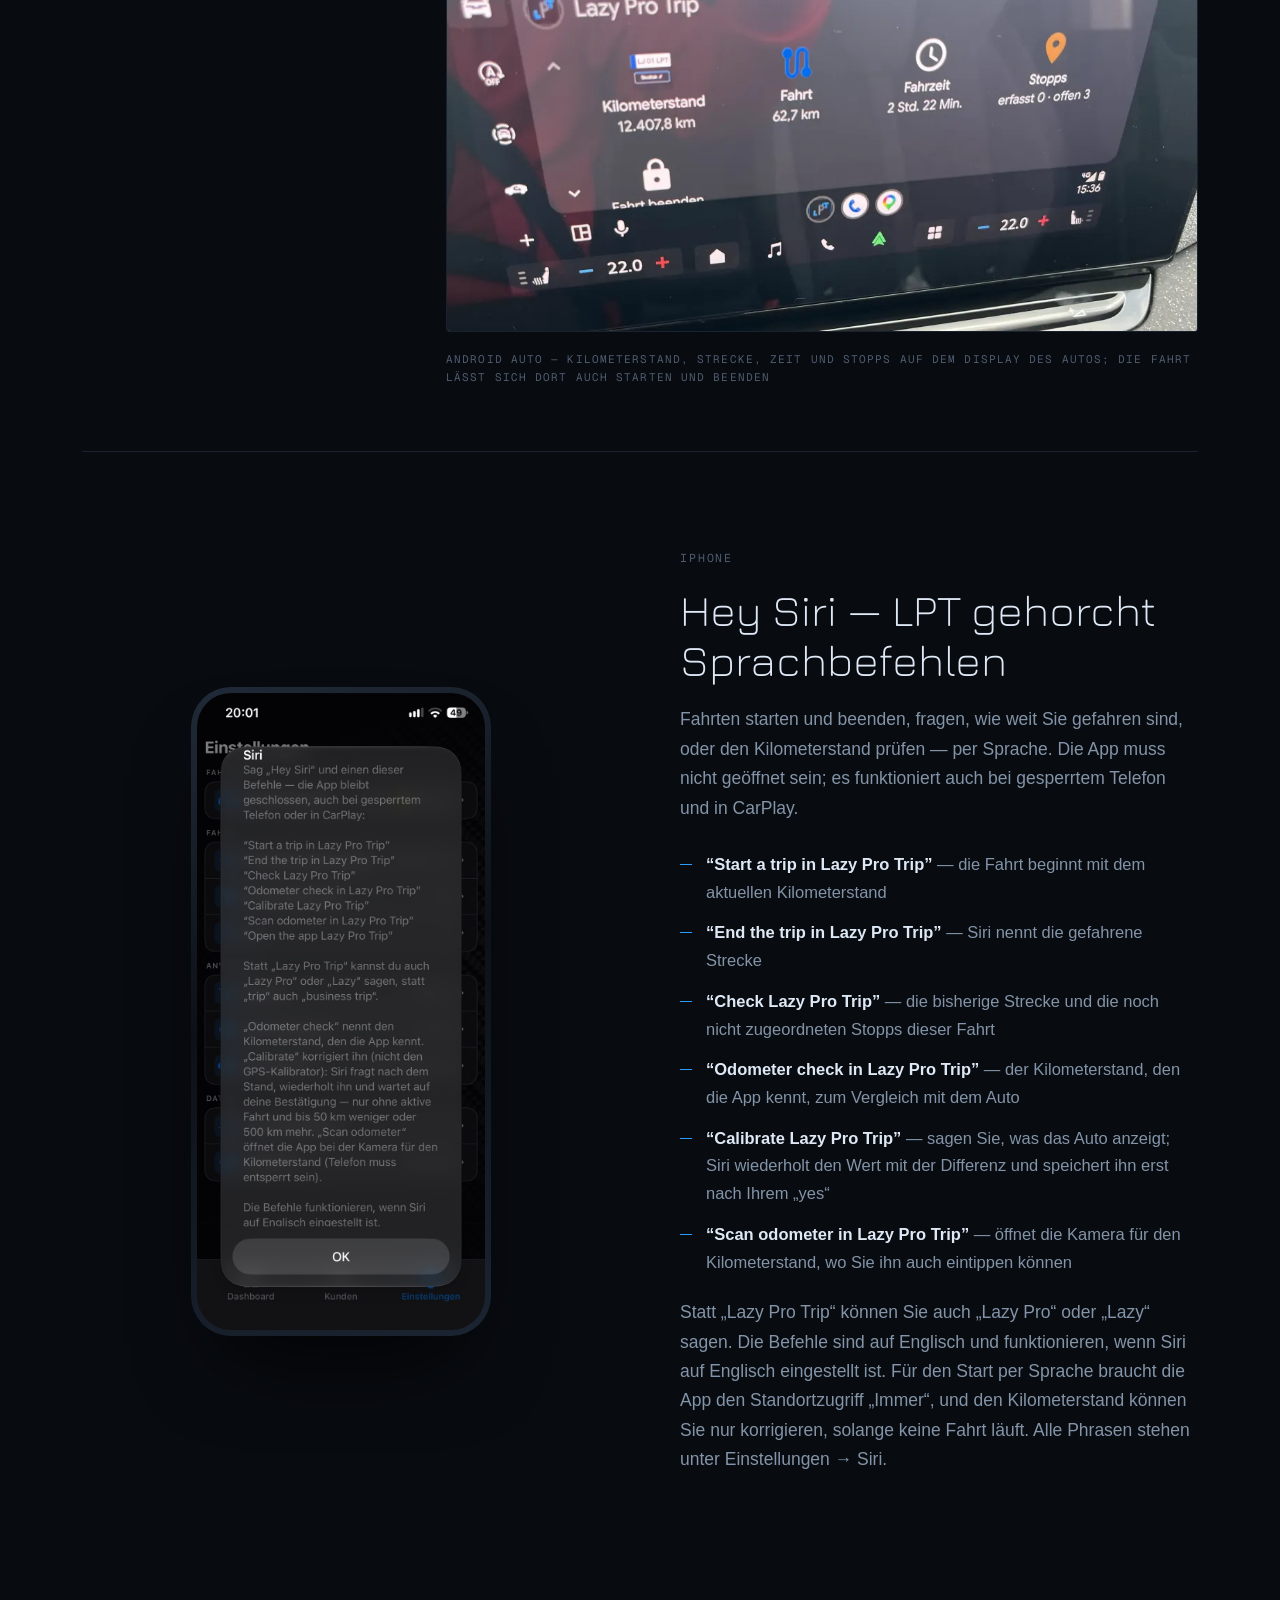
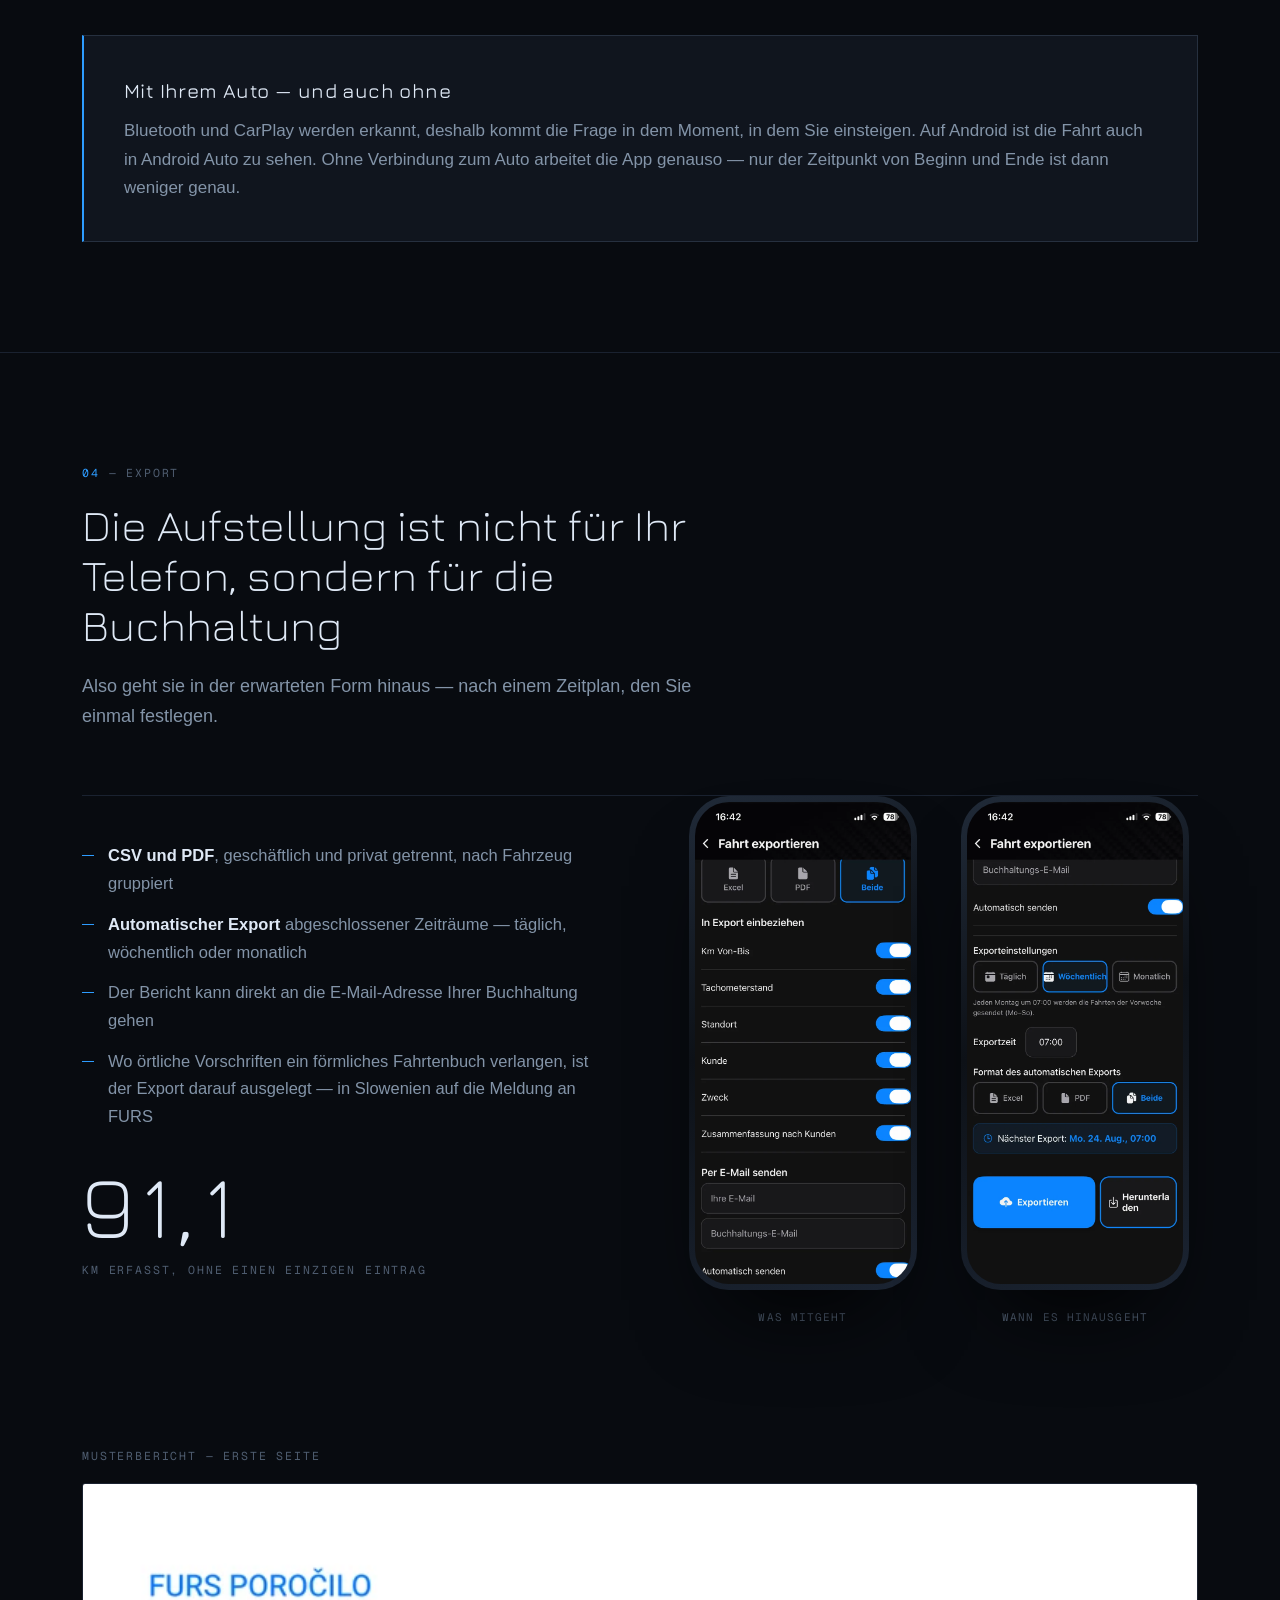
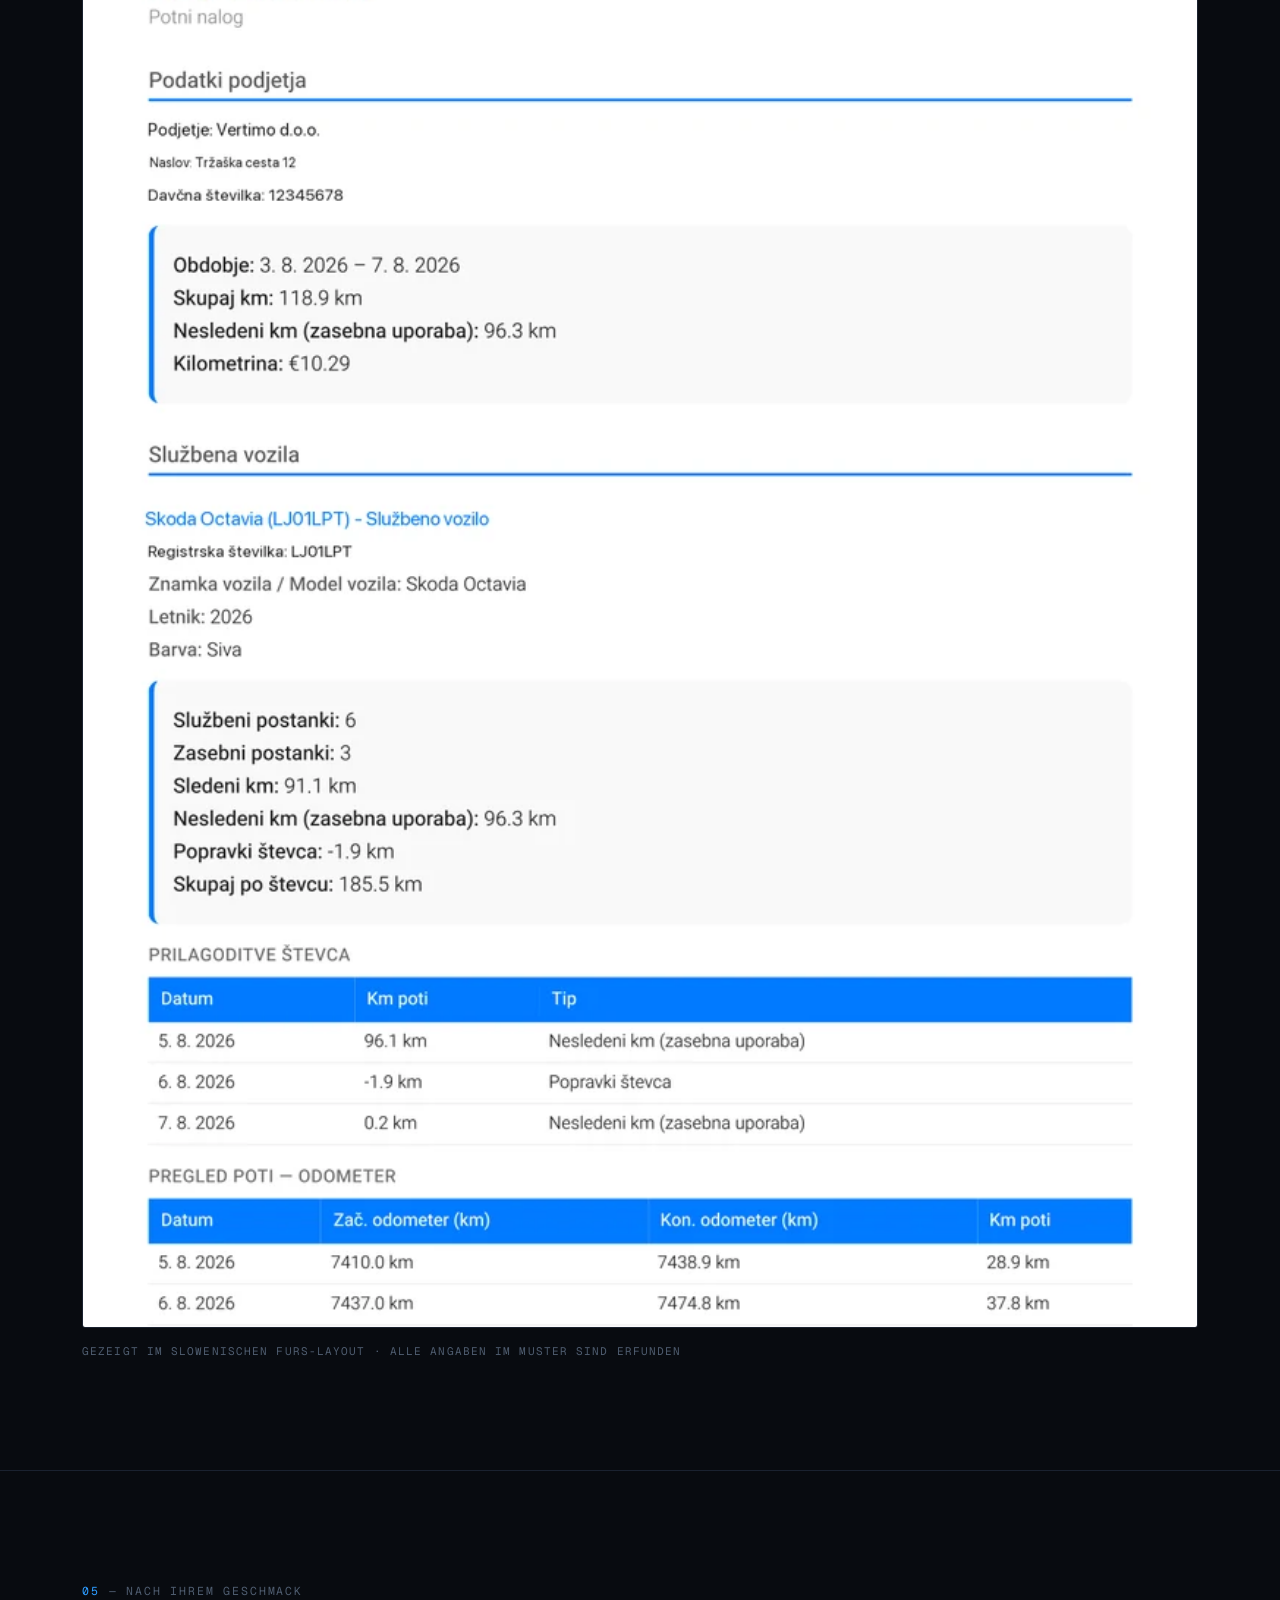
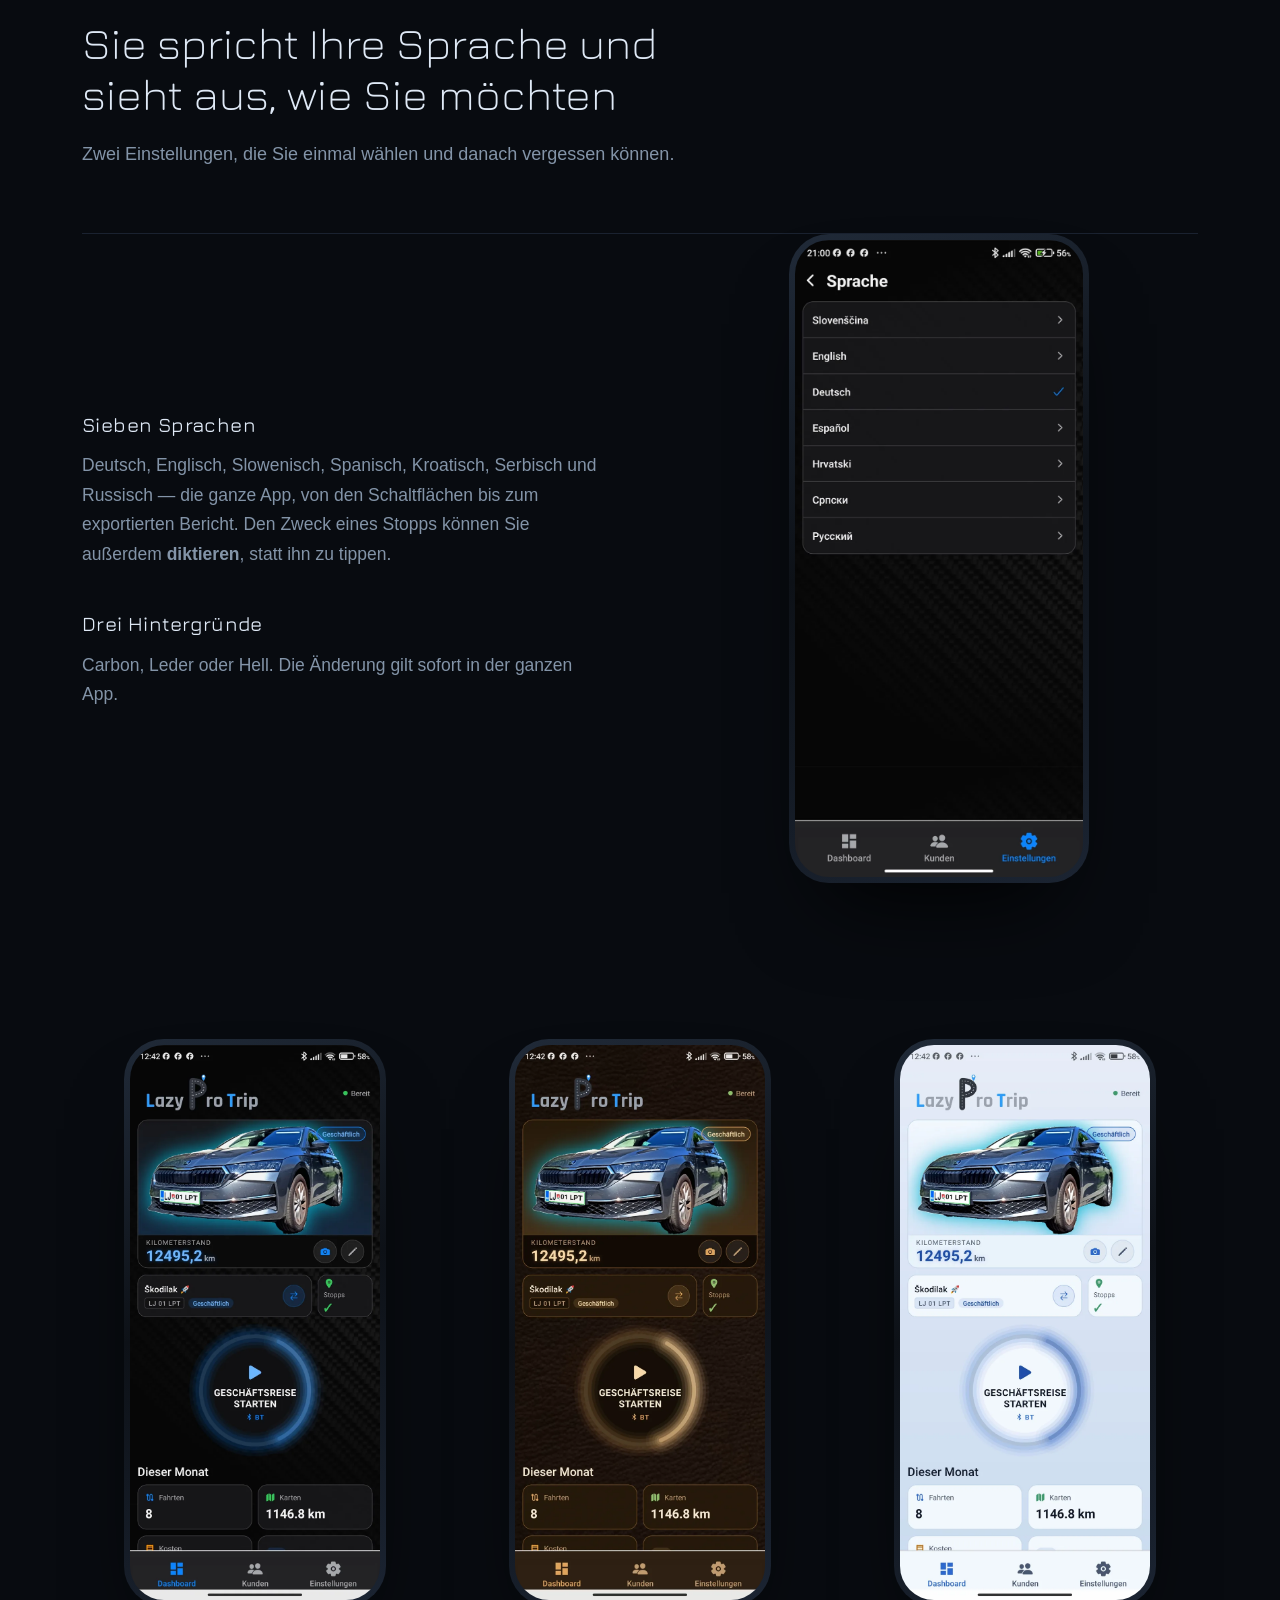
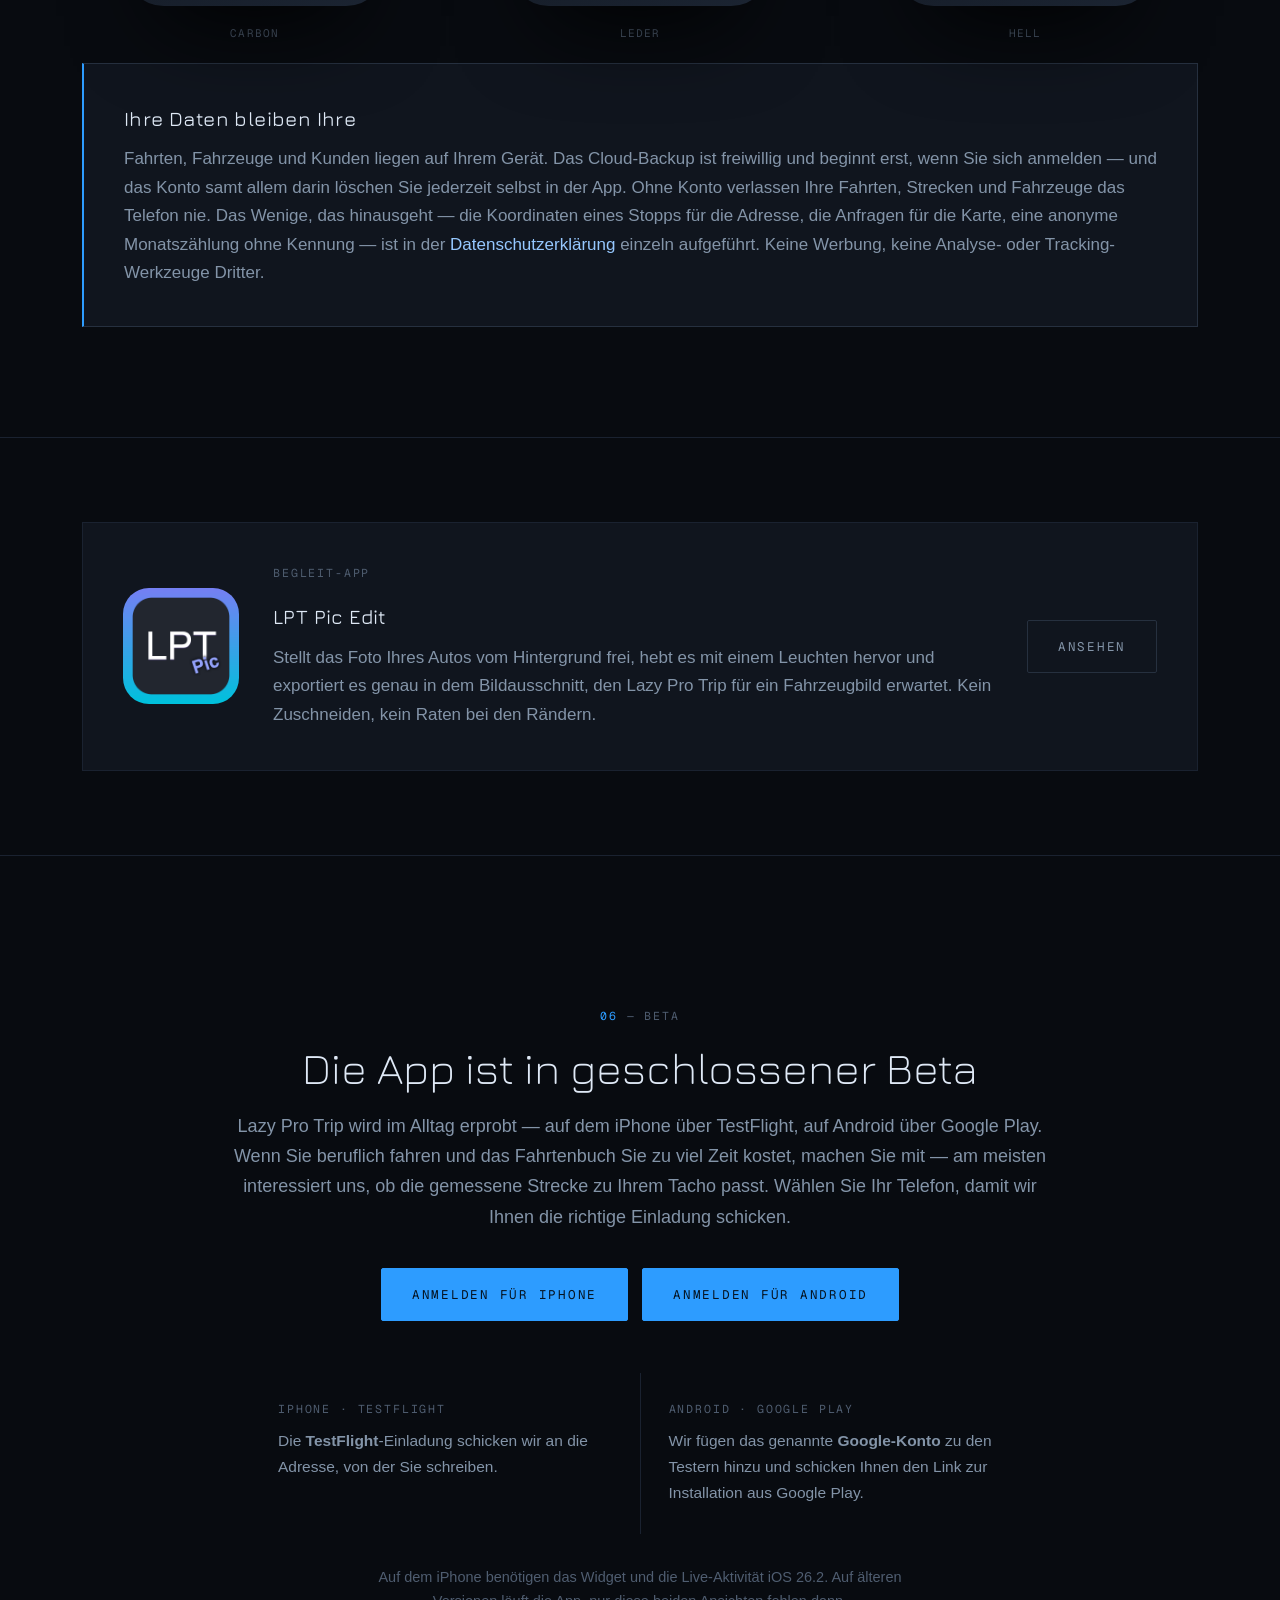
==== commit 40907fde: "DE: izbirnik jezika v nemscini (Sprache, Deutsch izbran) Co-Authored-By: Claude Opus 5.5 <noreply@an" ====
--- a/de/index.html
+++ b/de/index.html
@@ -445,7 +445,7 @@
       </div>
       <div class="device">
         <div class="device-screen">
-          <img src="/assets/img/shots/19-jeziki.webp" alt="Sprachauswahl mit Slovenščina, English, Deutsch, Español, Hrvatski, Српски und Русский" width="760" height="1645" loading="lazy">
+          <img src="/assets/img/shots/83-jeziki-de.webp" alt="Sprachauswahl mit Slovenščina, English, Deutsch, Español, Hrvatski, Српски und Русский; Deutsch ist gewählt" width="760" height="1647" loading="lazy">
         </div>
       </div>
     </div>
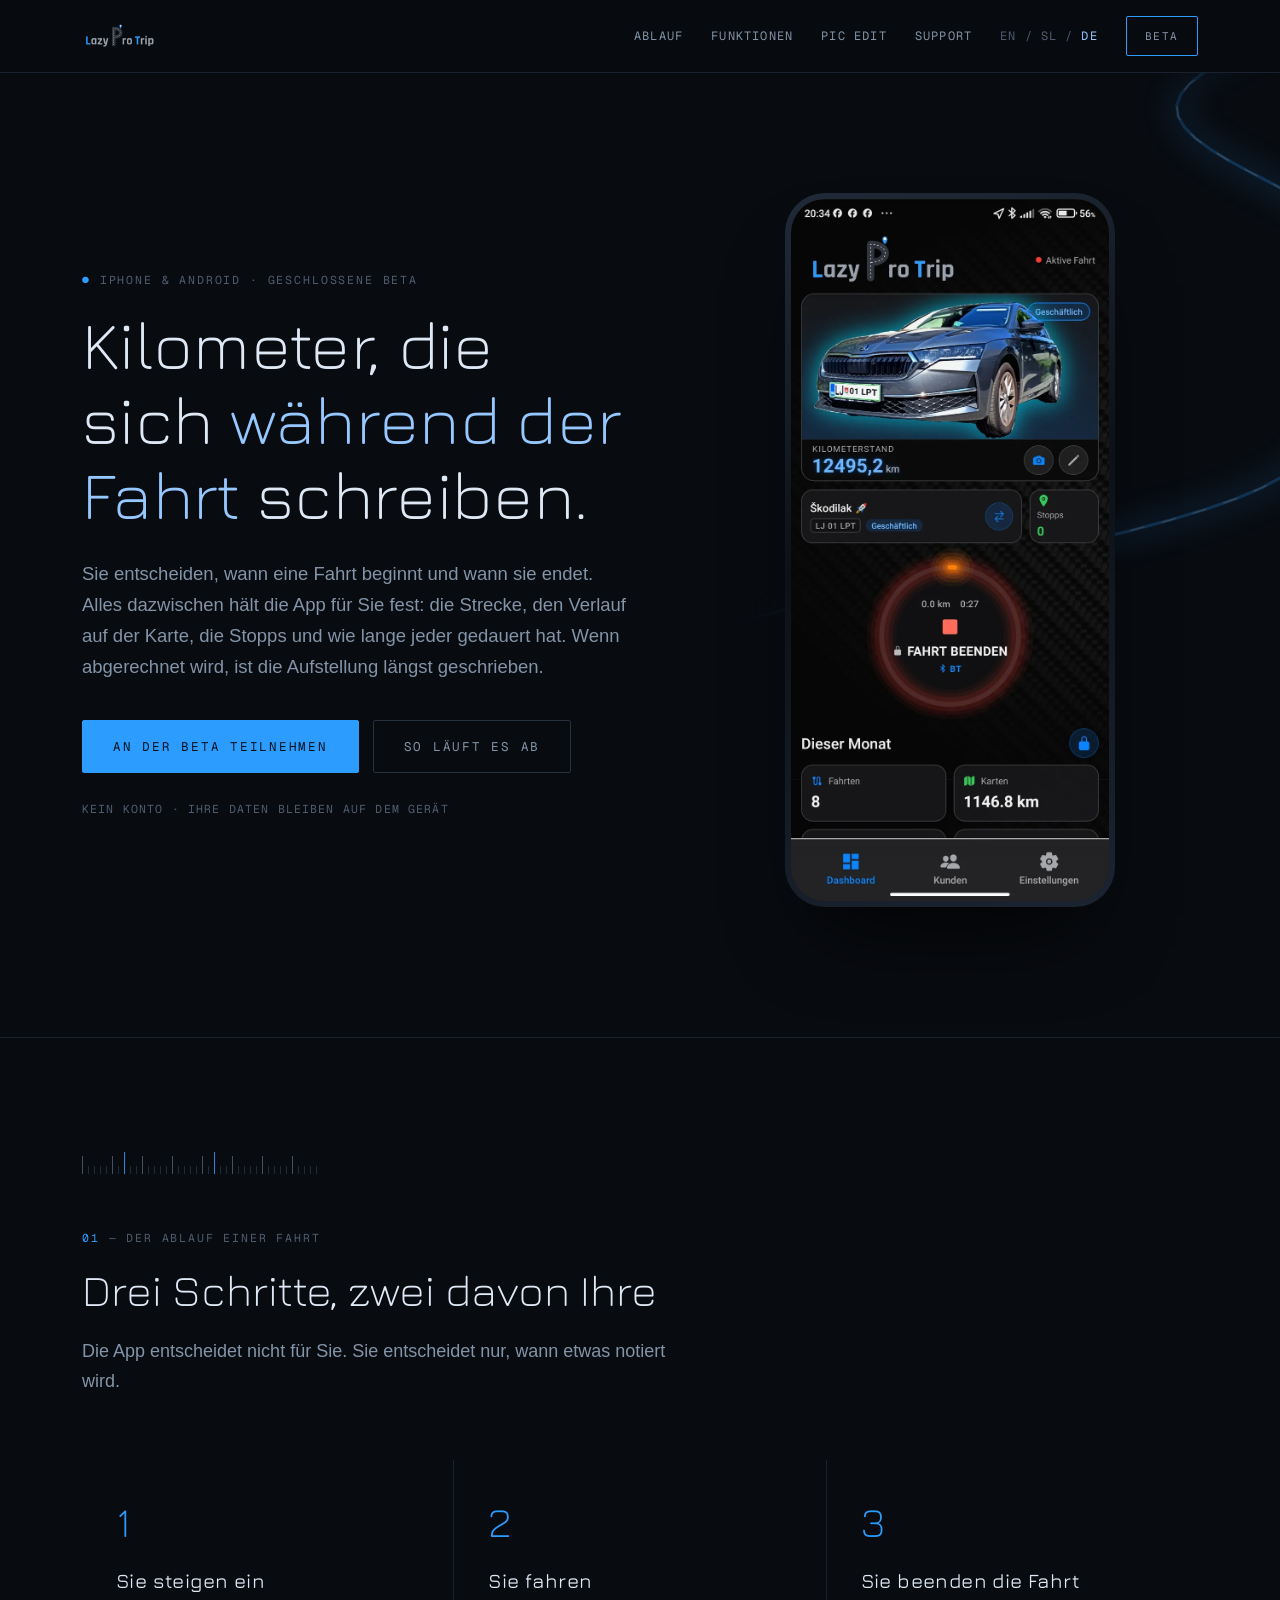
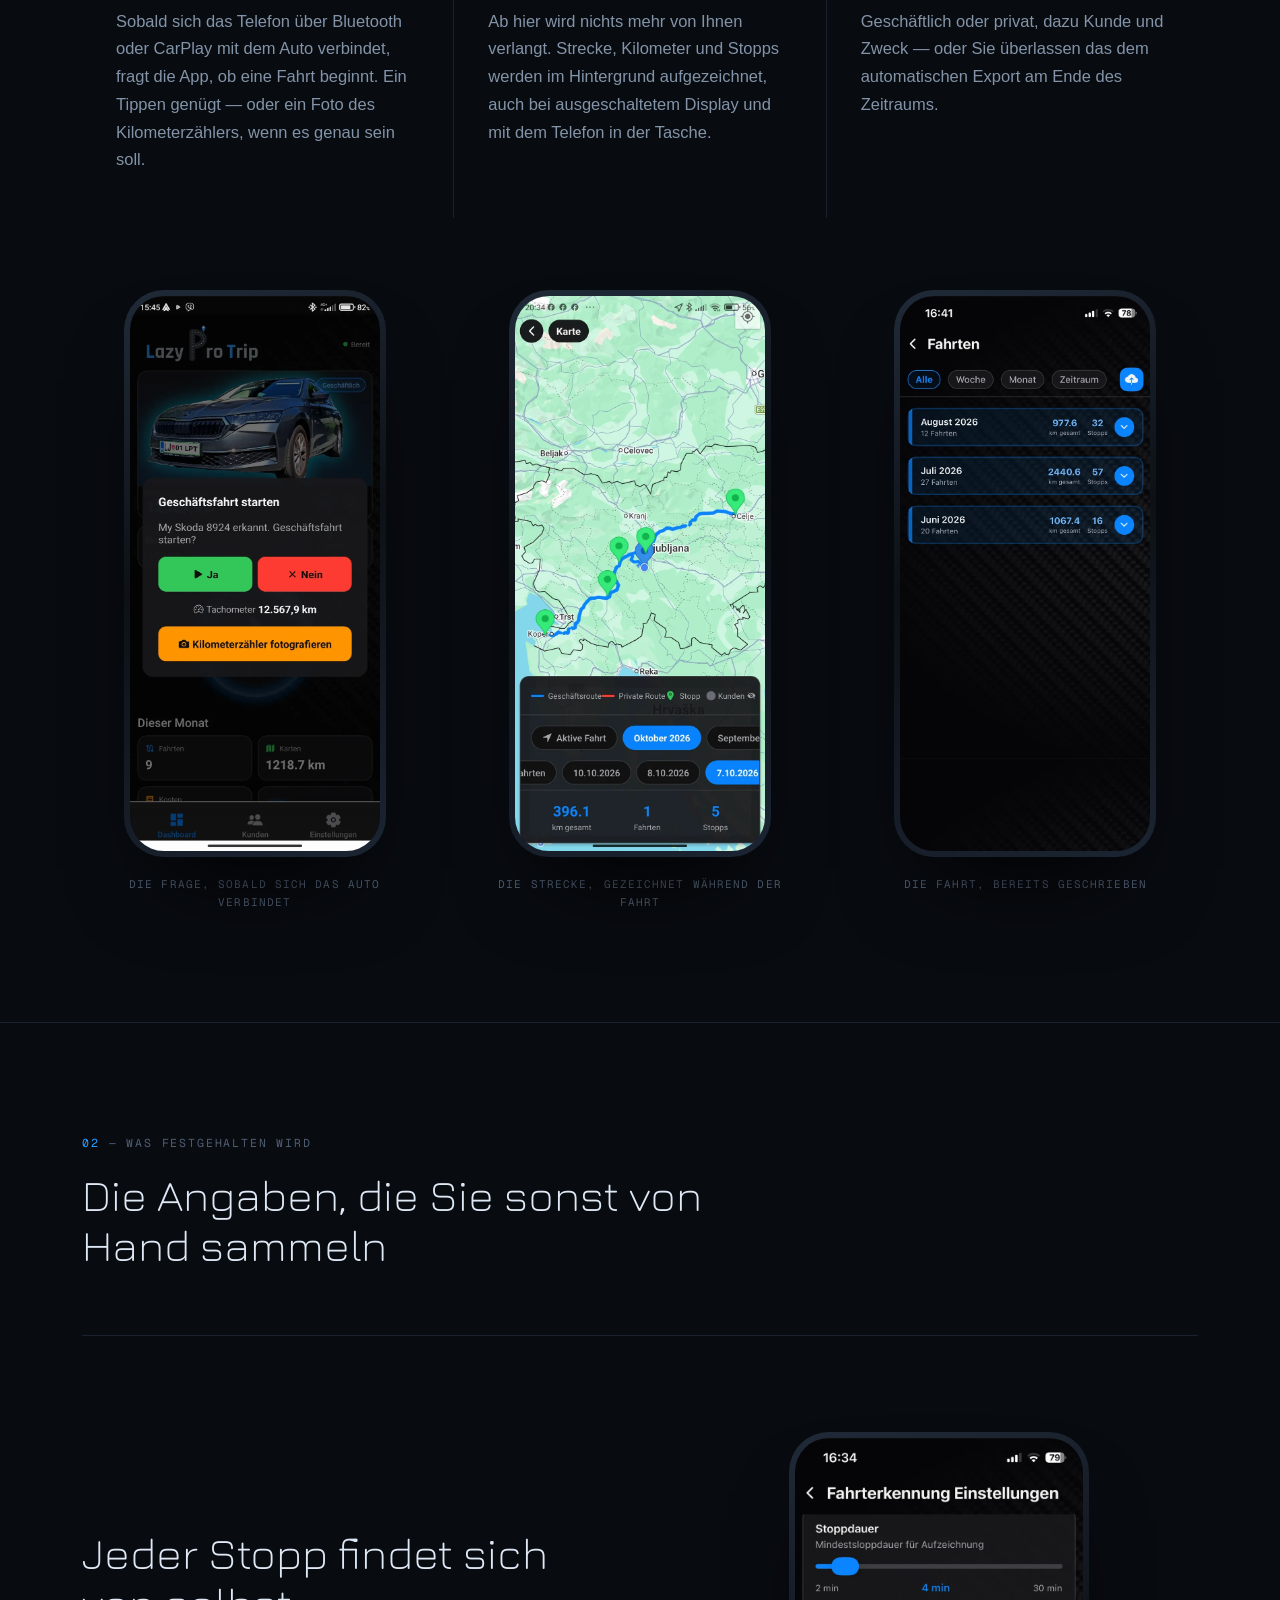
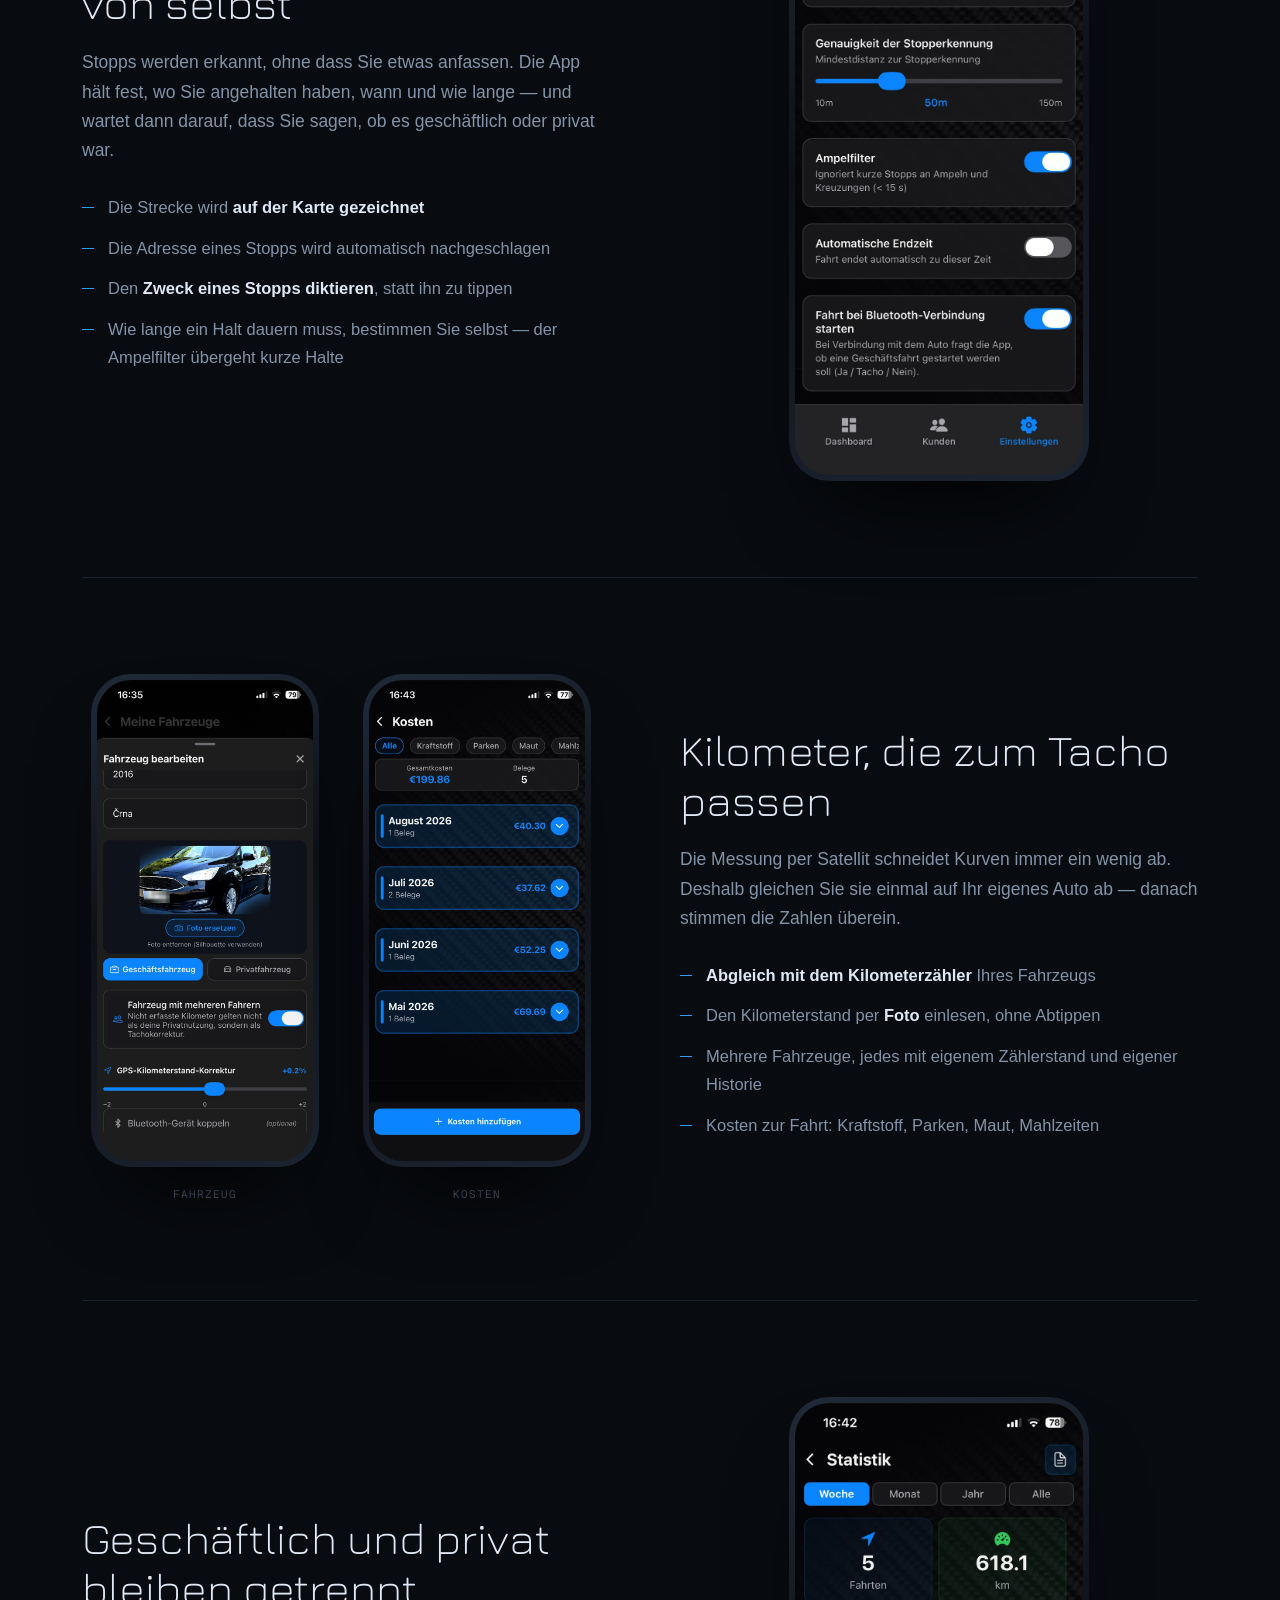
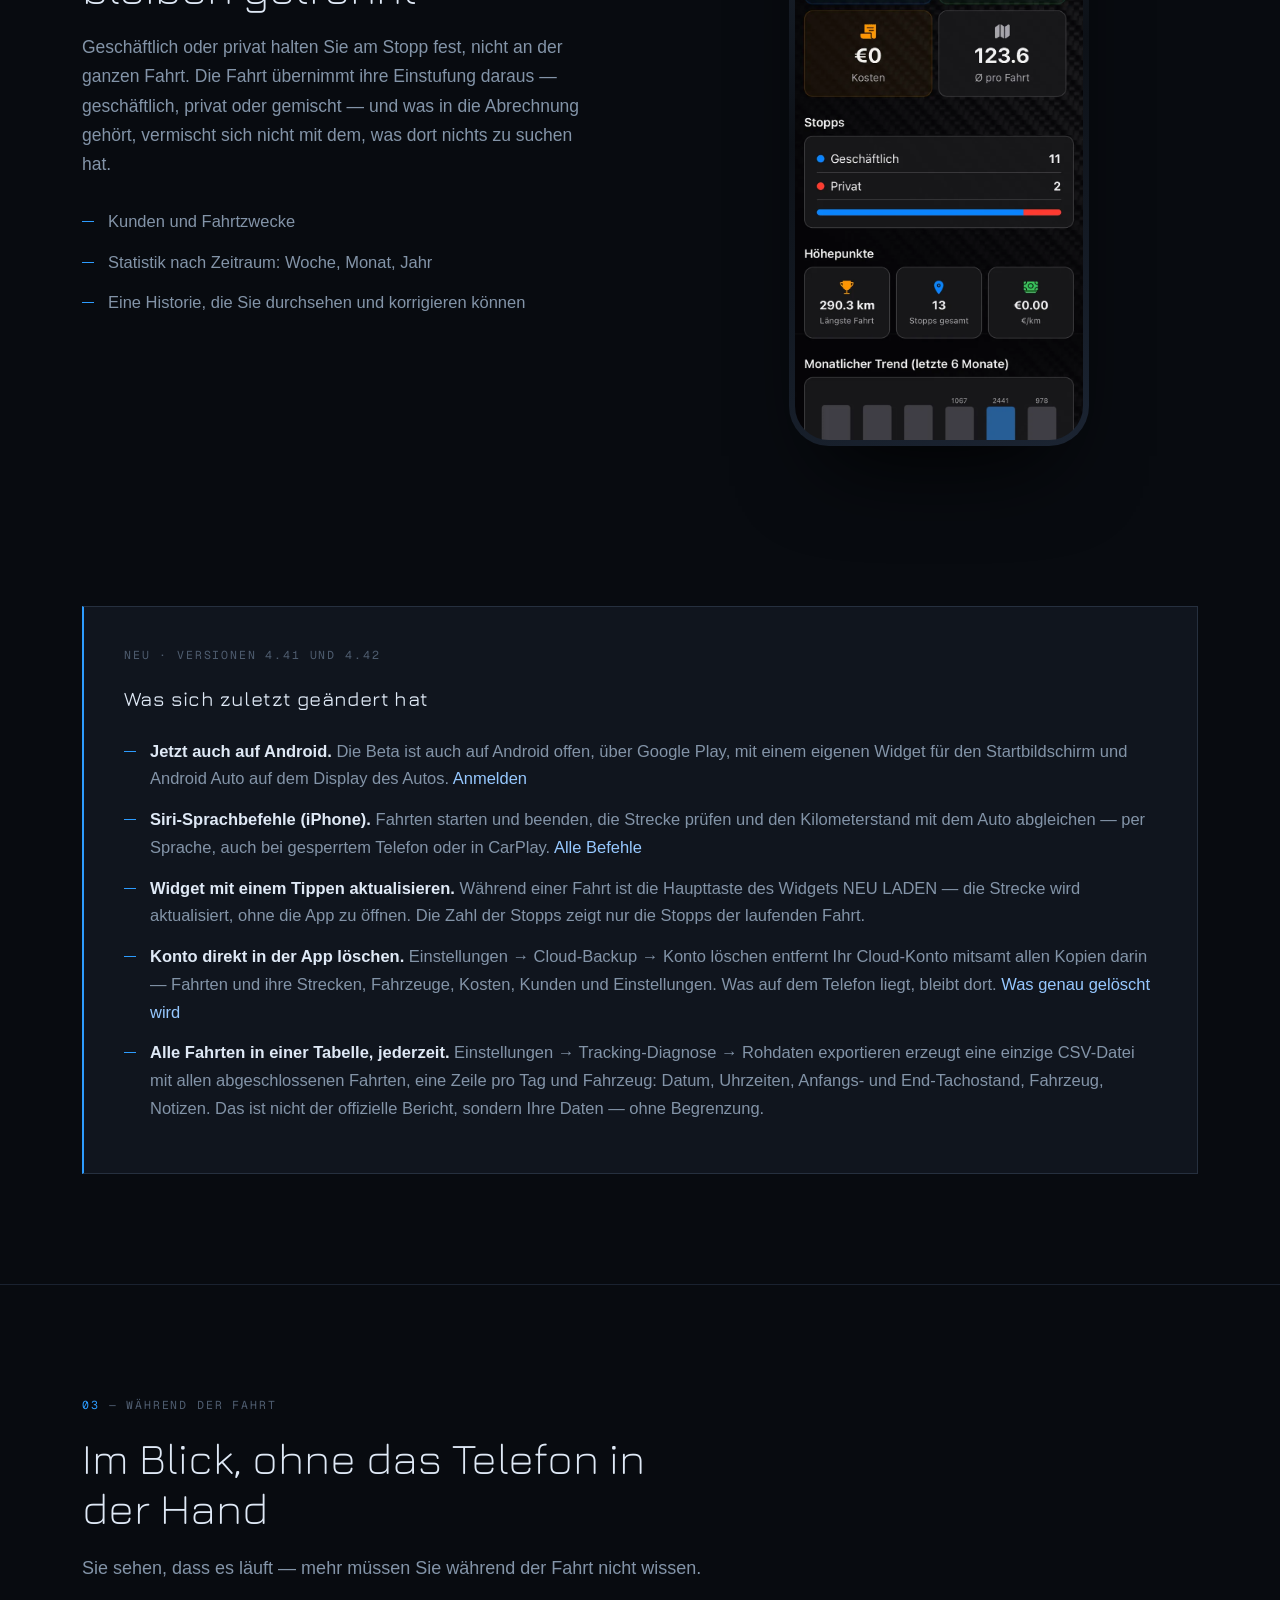
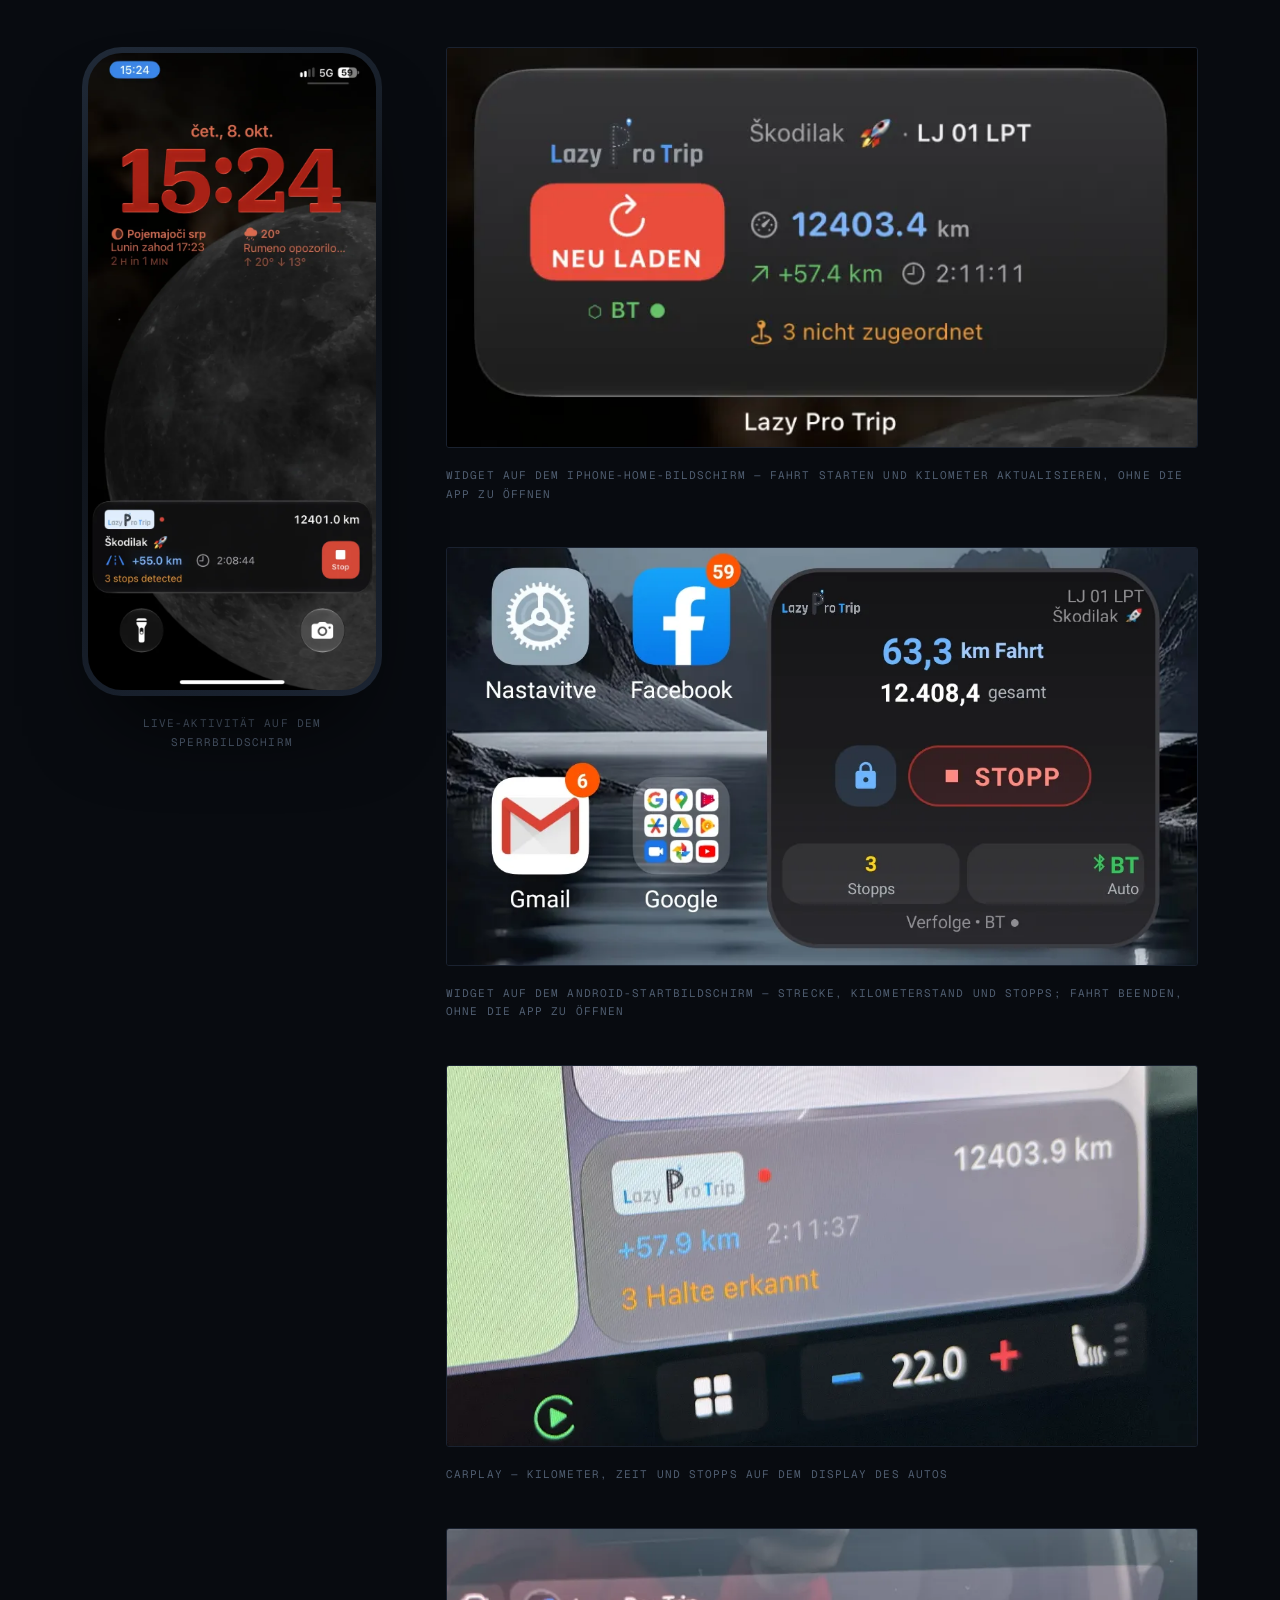
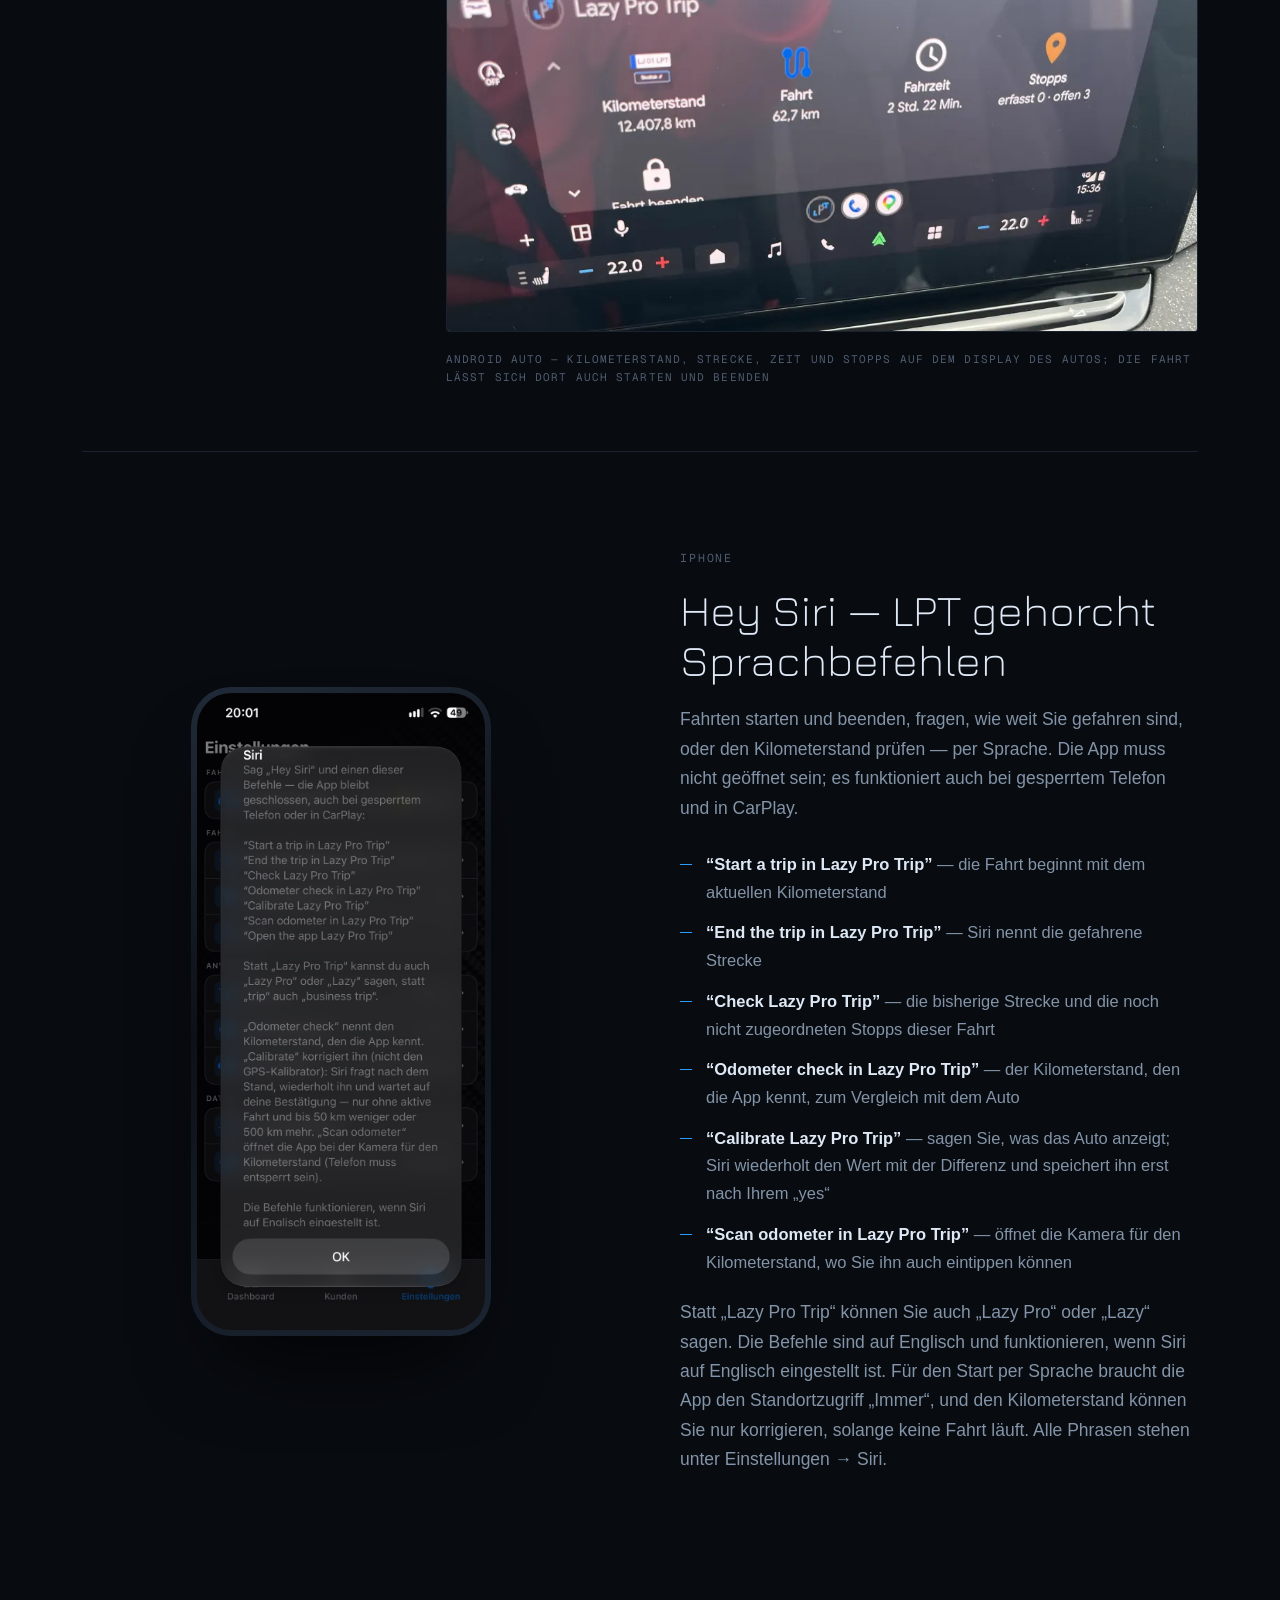
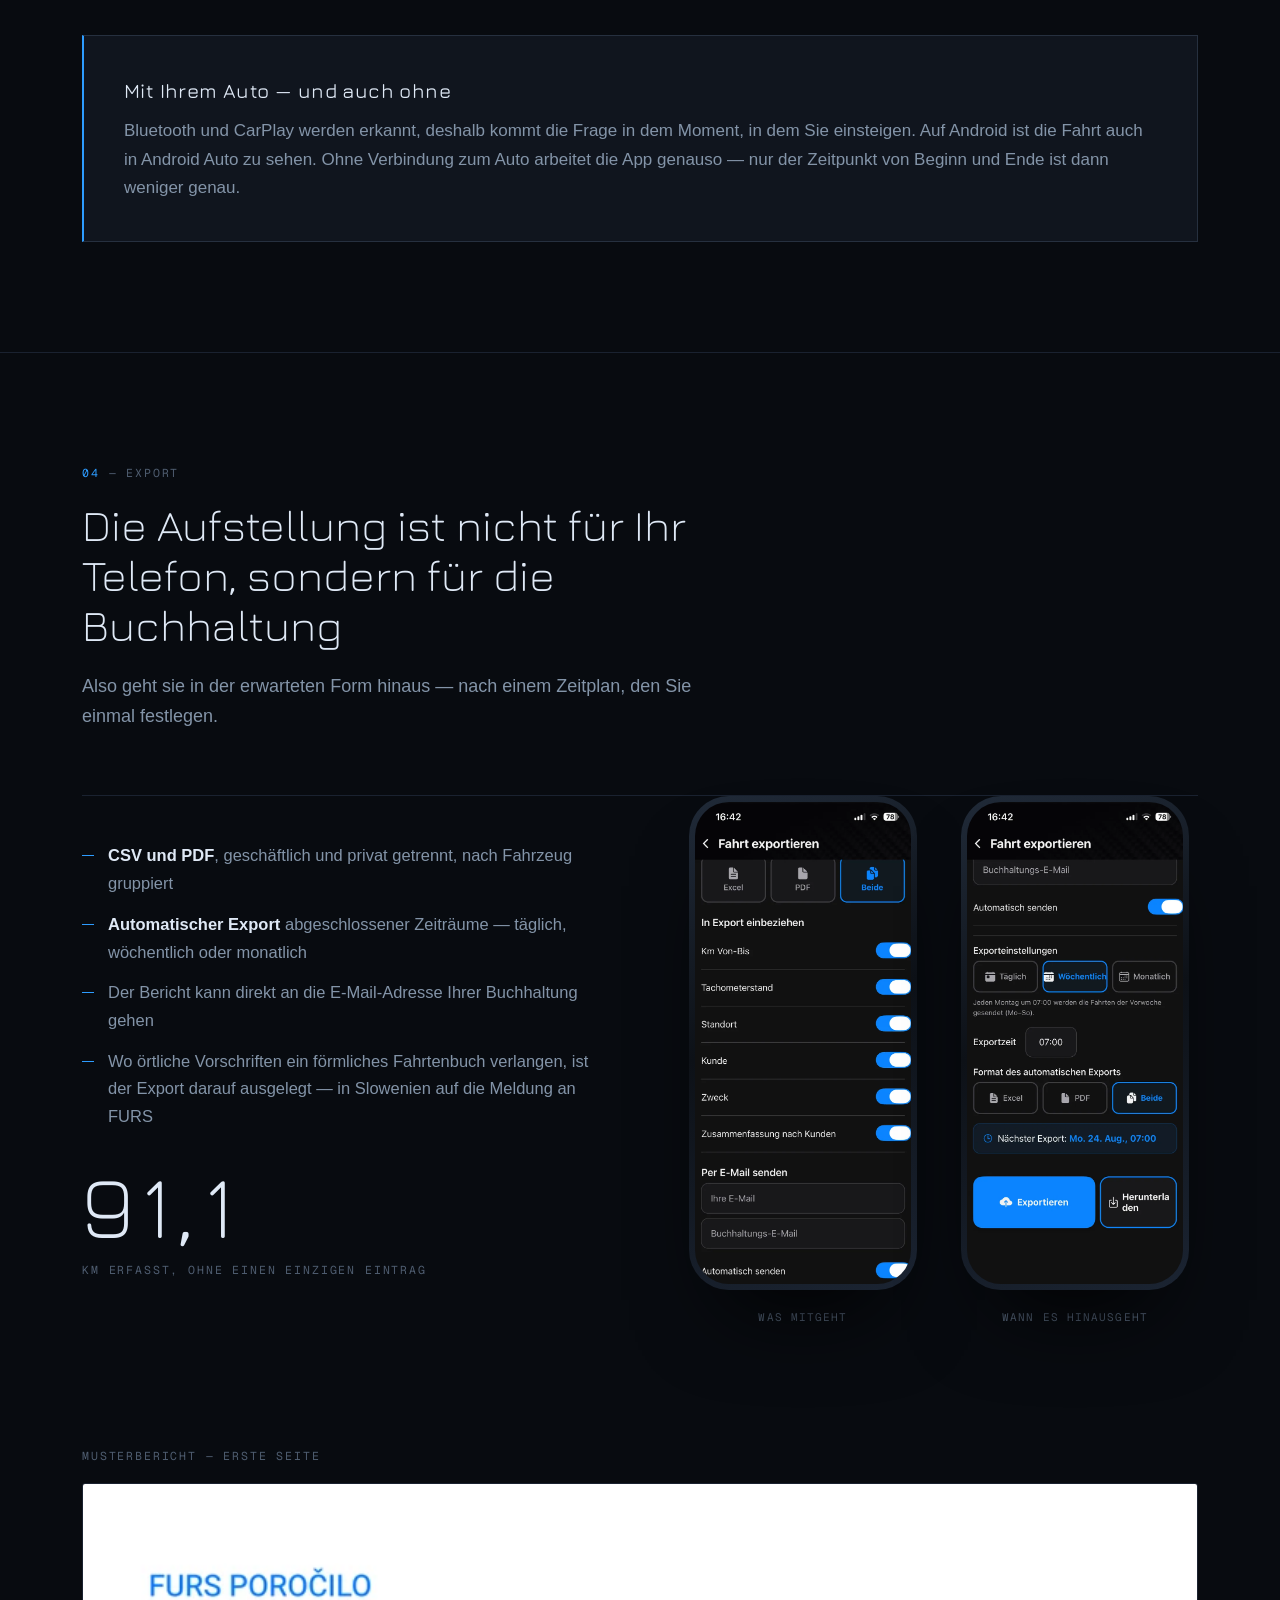
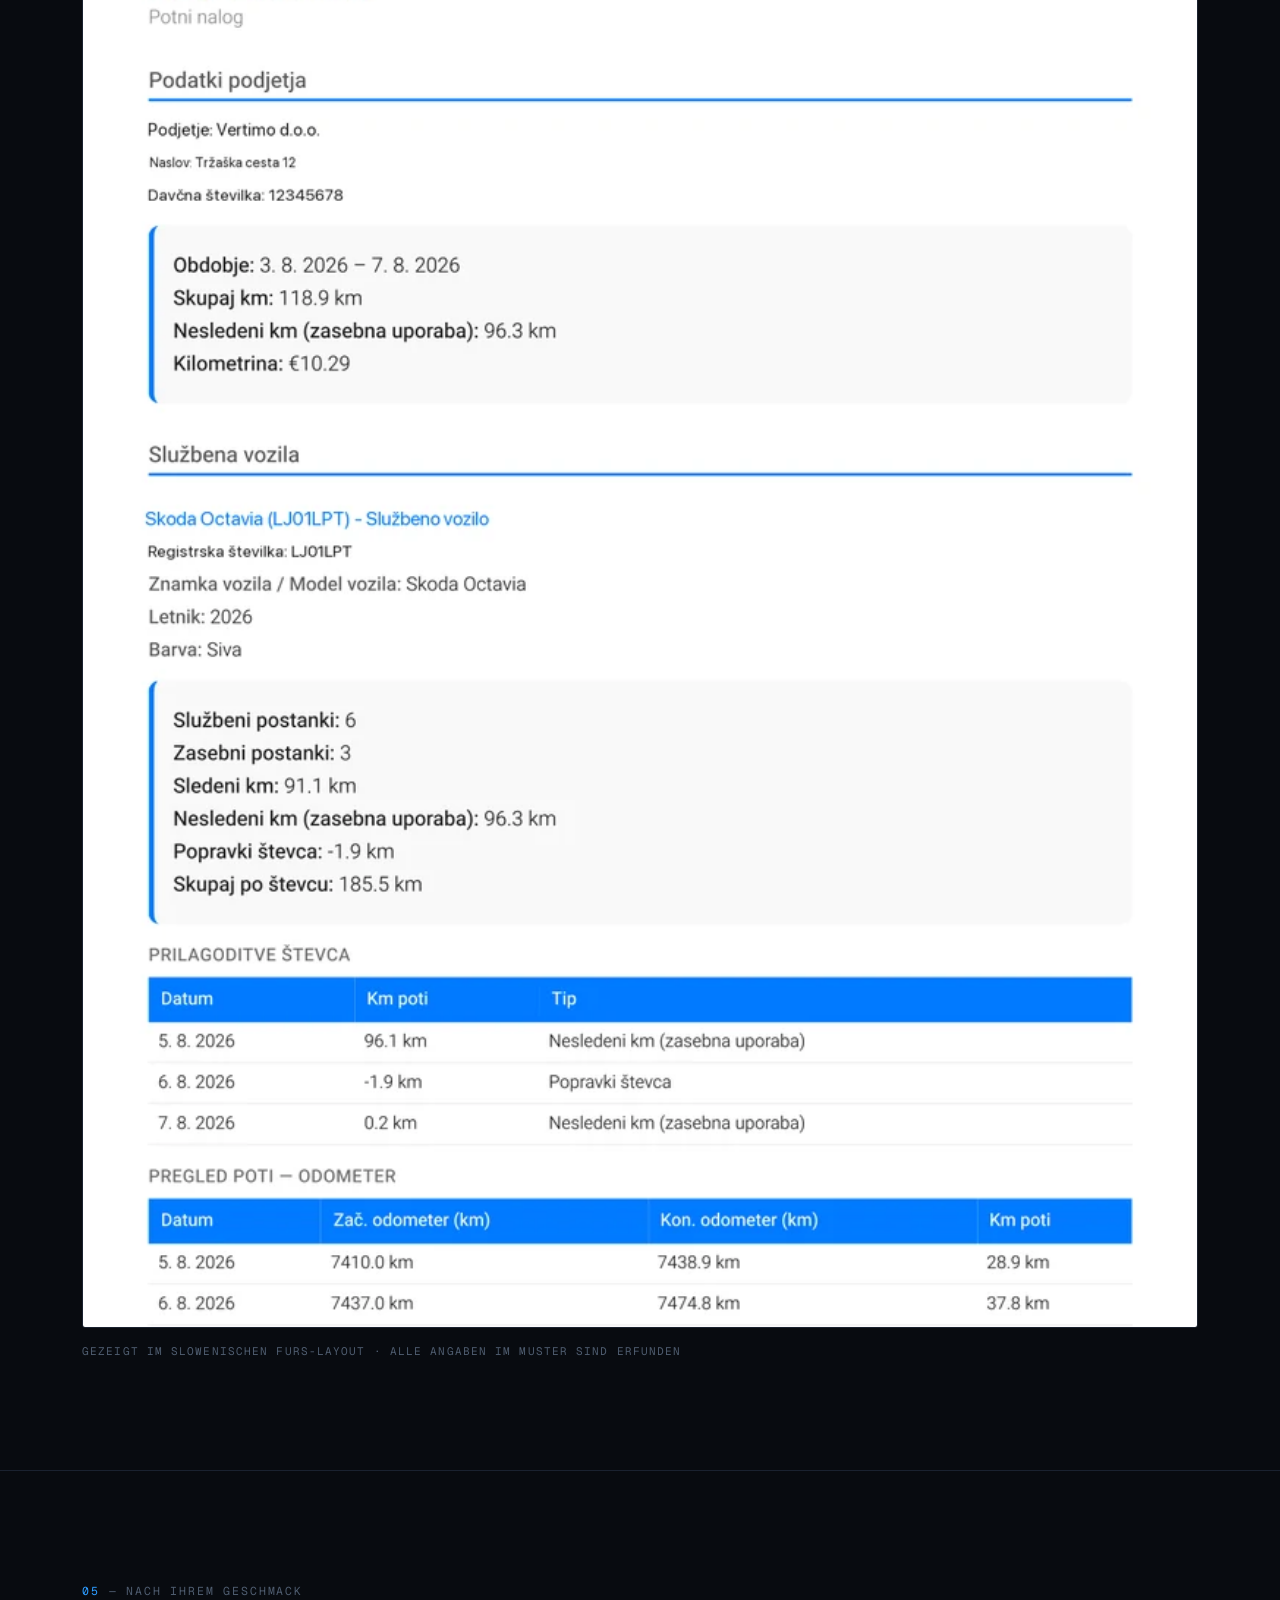
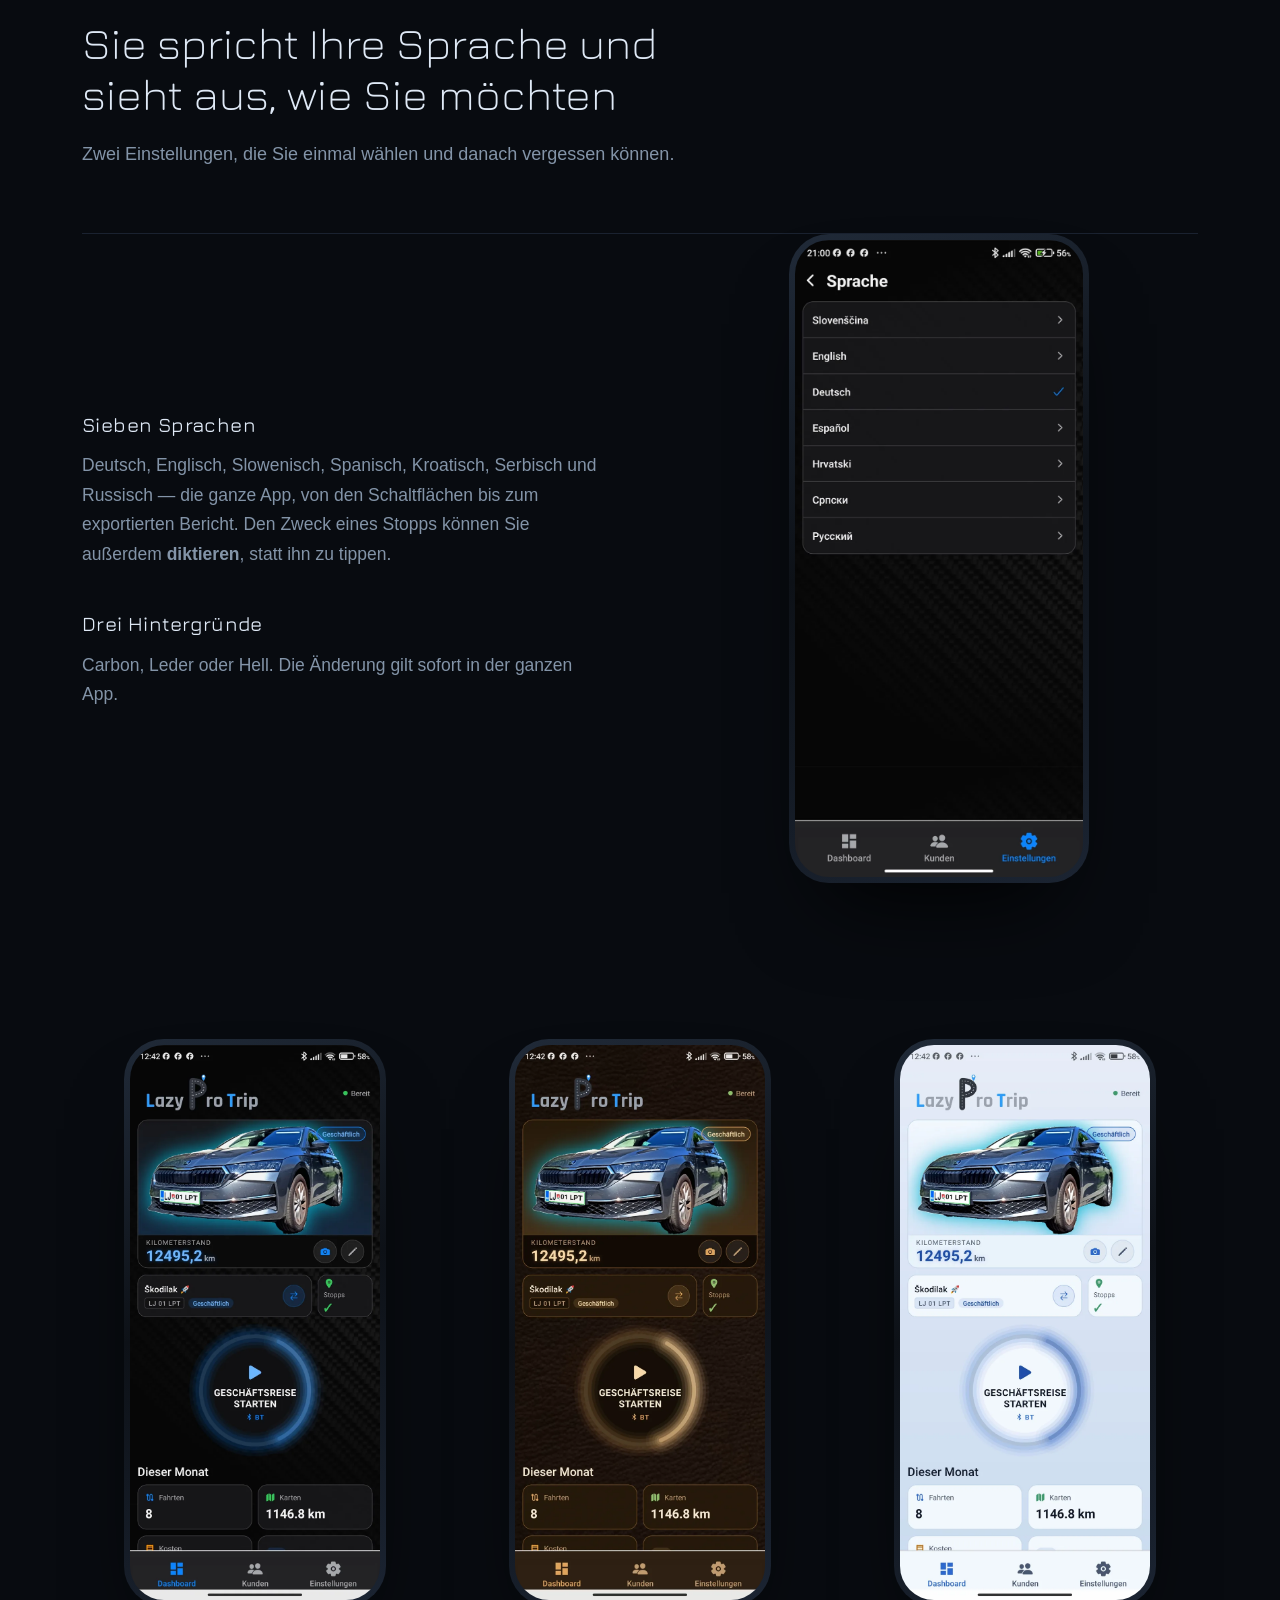
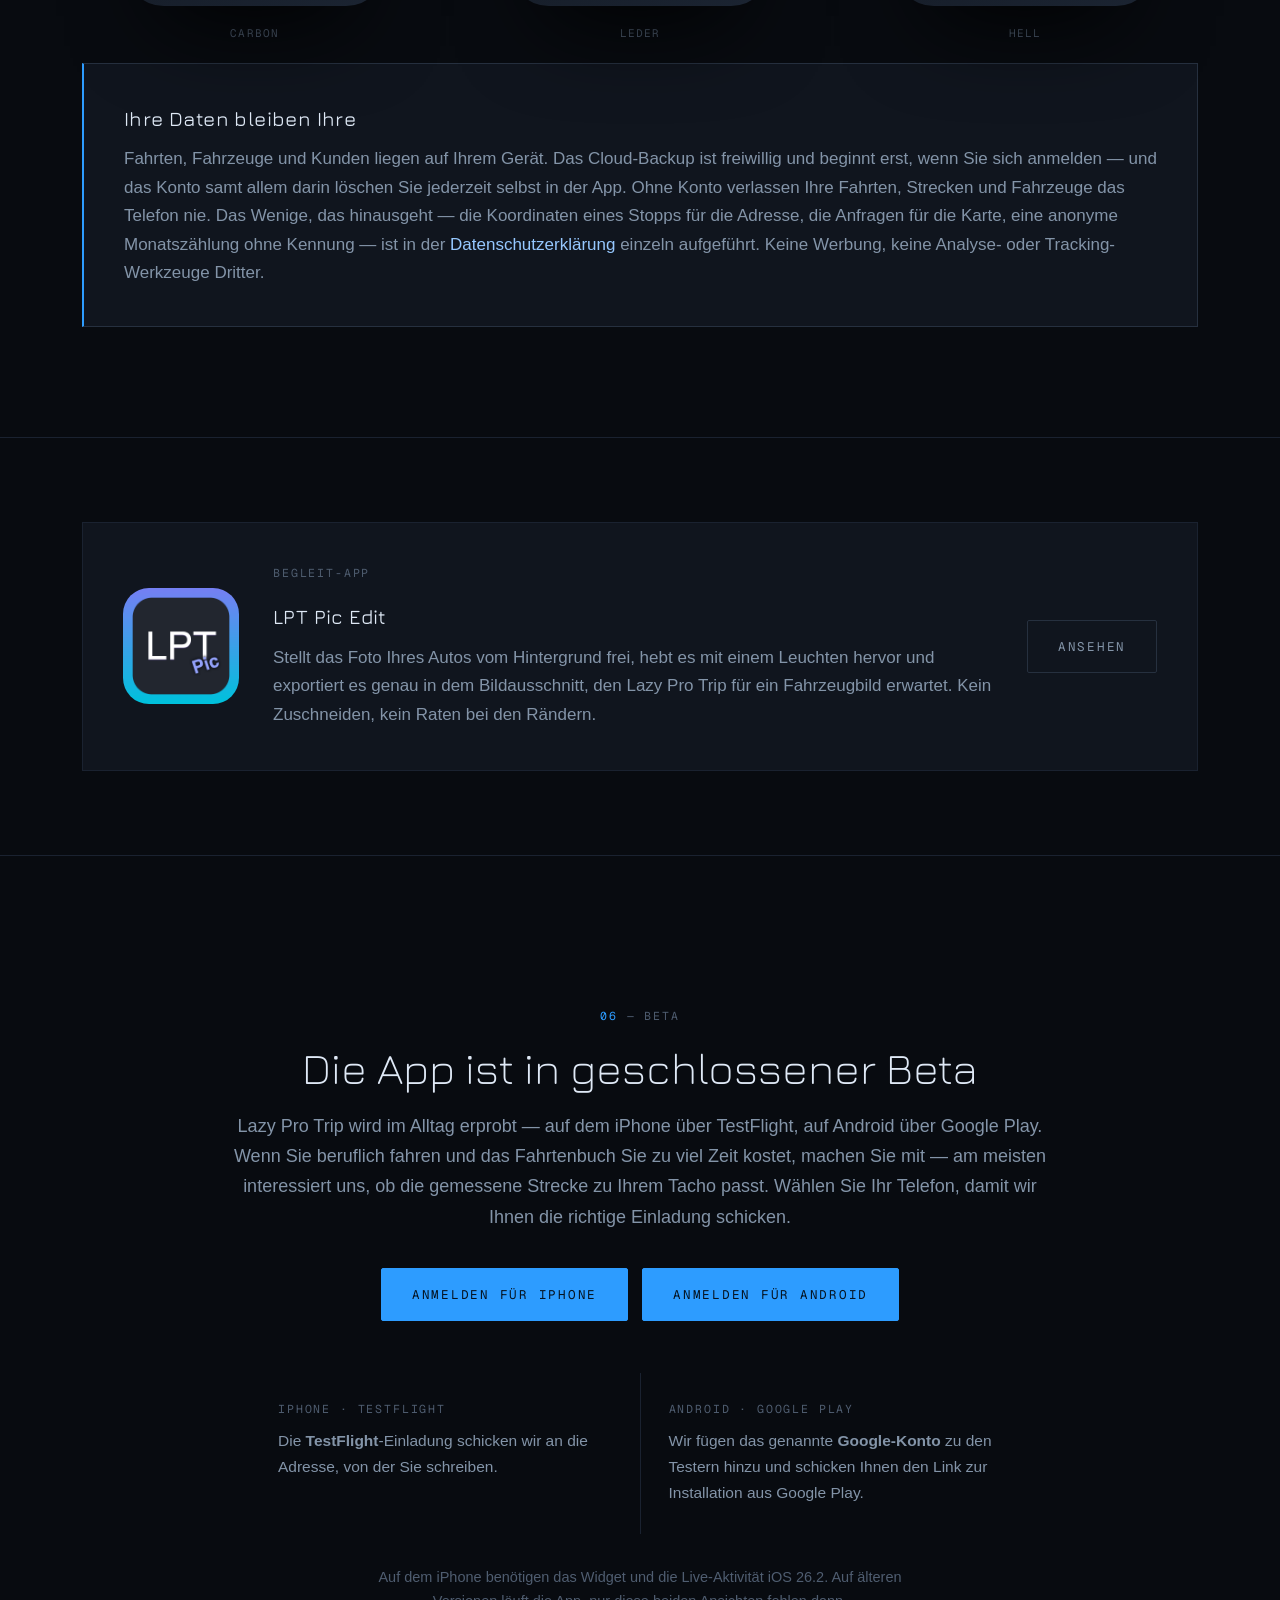
==== commit 6b42cc1a: "Zacetek poti v treh jezikih: vprasanje ob povezavi z avtom (84 SL, 85 EN, 86 DE) Nadomesca 13-carpla" ====
--- a/de/index.html
+++ b/de/index.html
@@ -139,10 +139,10 @@
       <div>
         <div class="device">
           <div class="device-screen">
-            <img src="/assets/img/shots/31-de-ocr-stevca.webp" alt="Kamera auf den Kilometerzähler gerichtet; die App liest die Zahl selbst ab" width="760" height="1645" loading="lazy">
-          </div>
-        </div>
-        <p class="caption">Mit dem Kilometerstand bestätigen — fotografiert, nicht getippt</p>
+            <img src="/assets/img/shots/86-zacetek-poti-de.webp" alt="Abfrage »My Skoda 8924 erkannt. Geschäftsfahrt starten?« mit Ja und Nein, Kilometerstand und der Schaltfläche Kilometerzähler fotografieren" width="760" height="1647" loading="lazy">
+          </div>
+        </div>
+        <p class="caption">Die Frage, sobald sich das Auto verbindet</p>
       </div>
       <div>
         <div class="device">
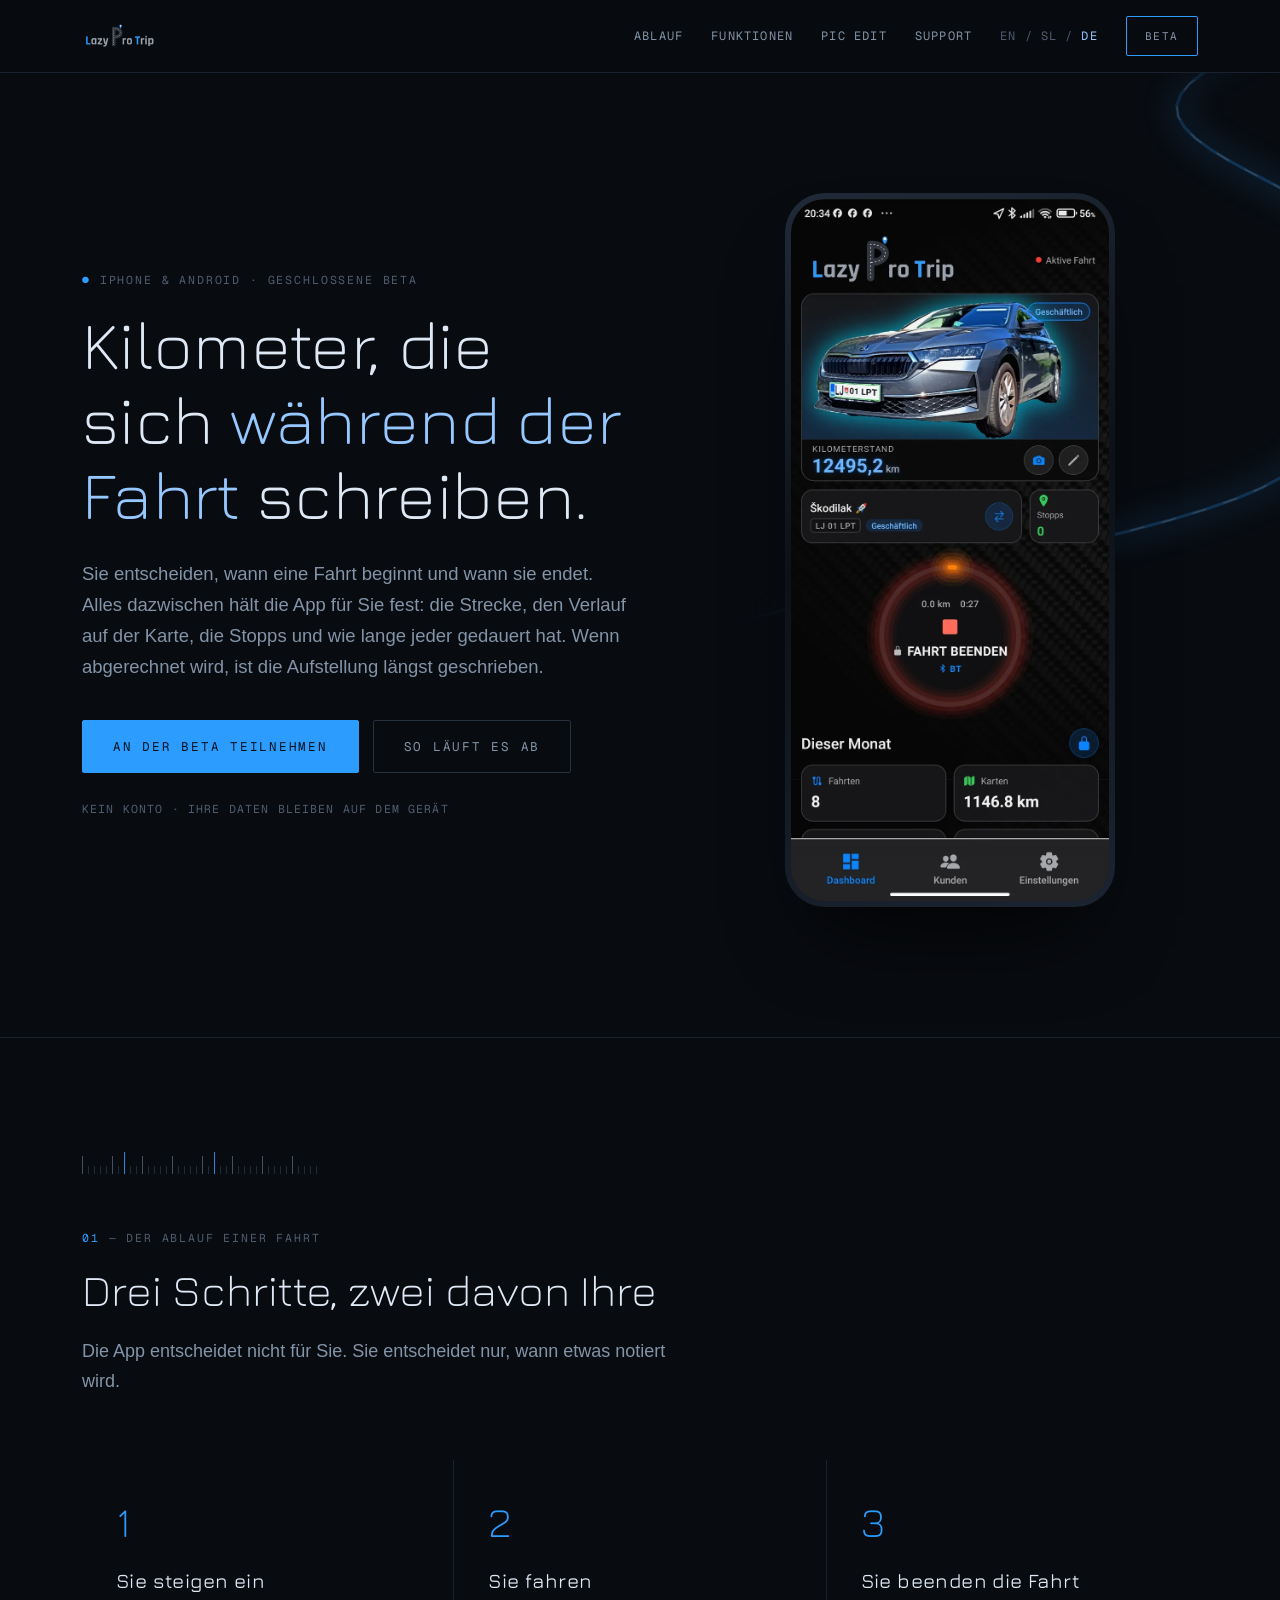
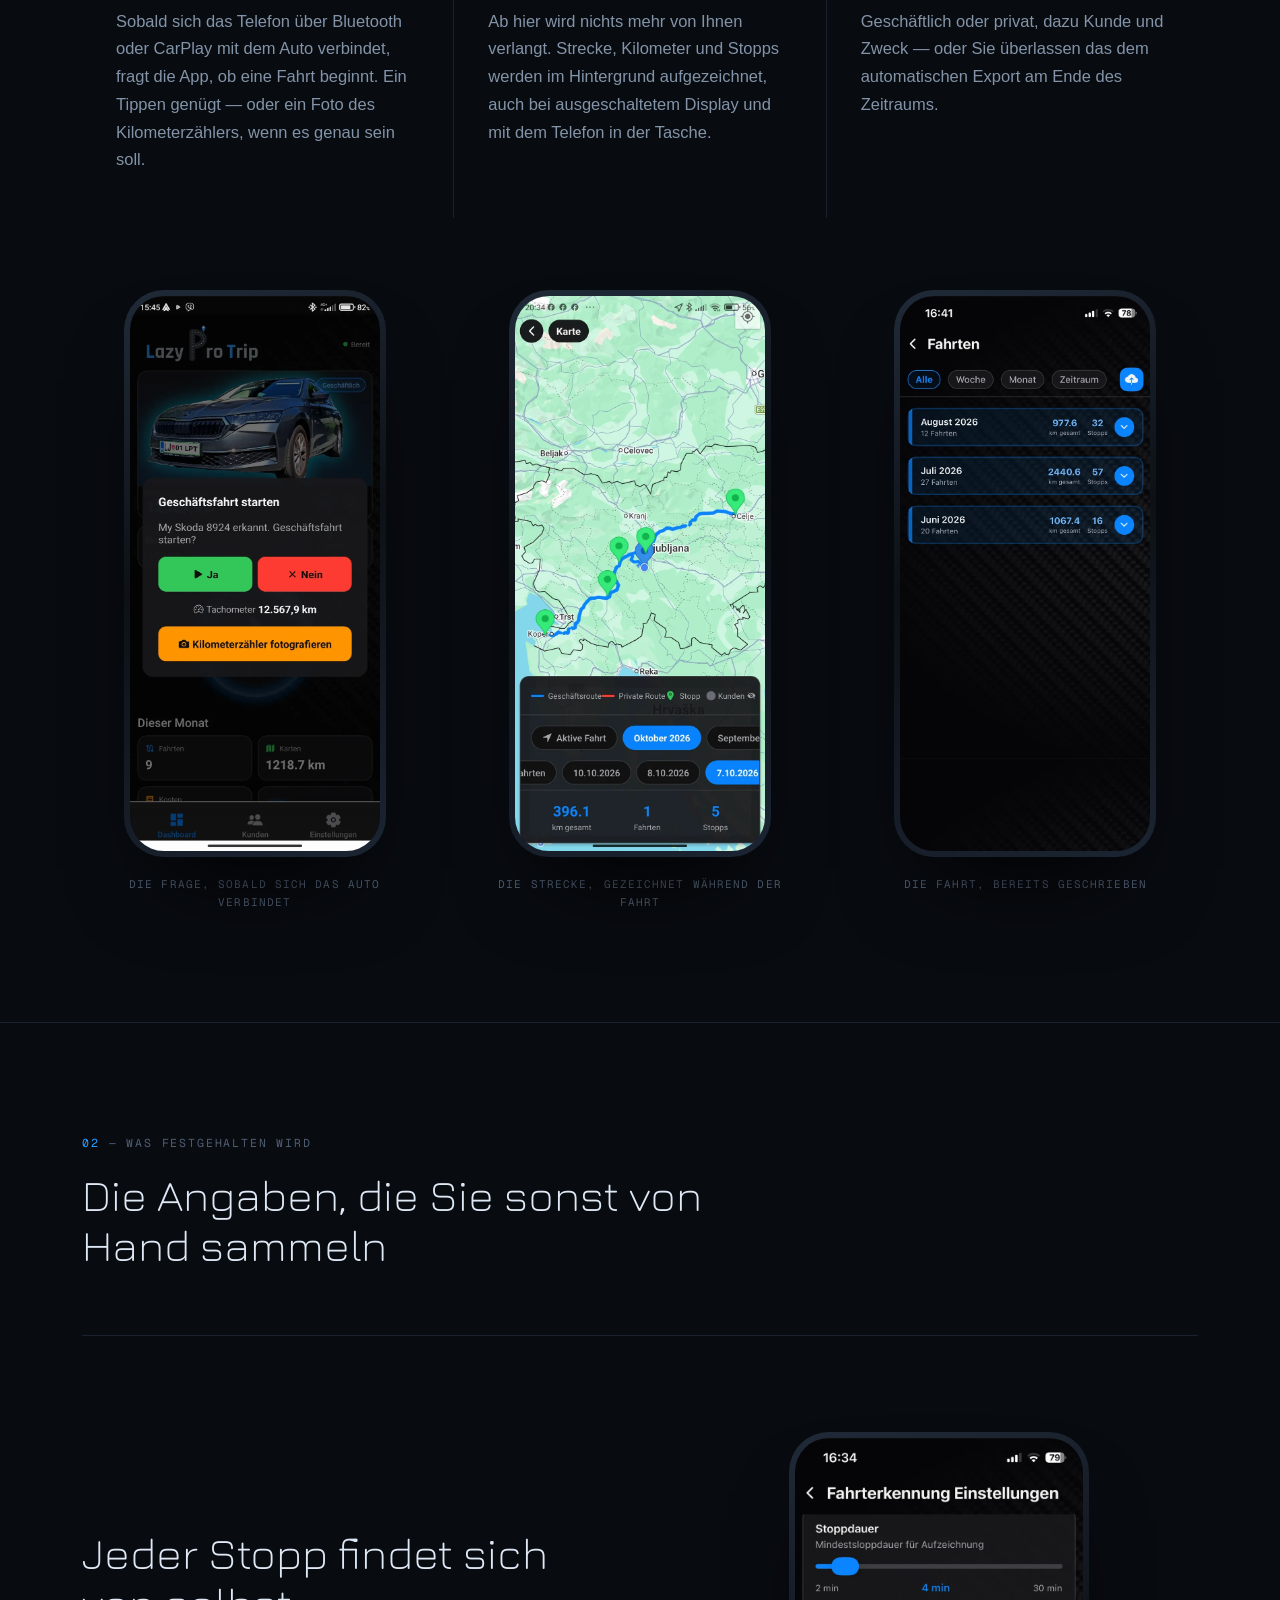
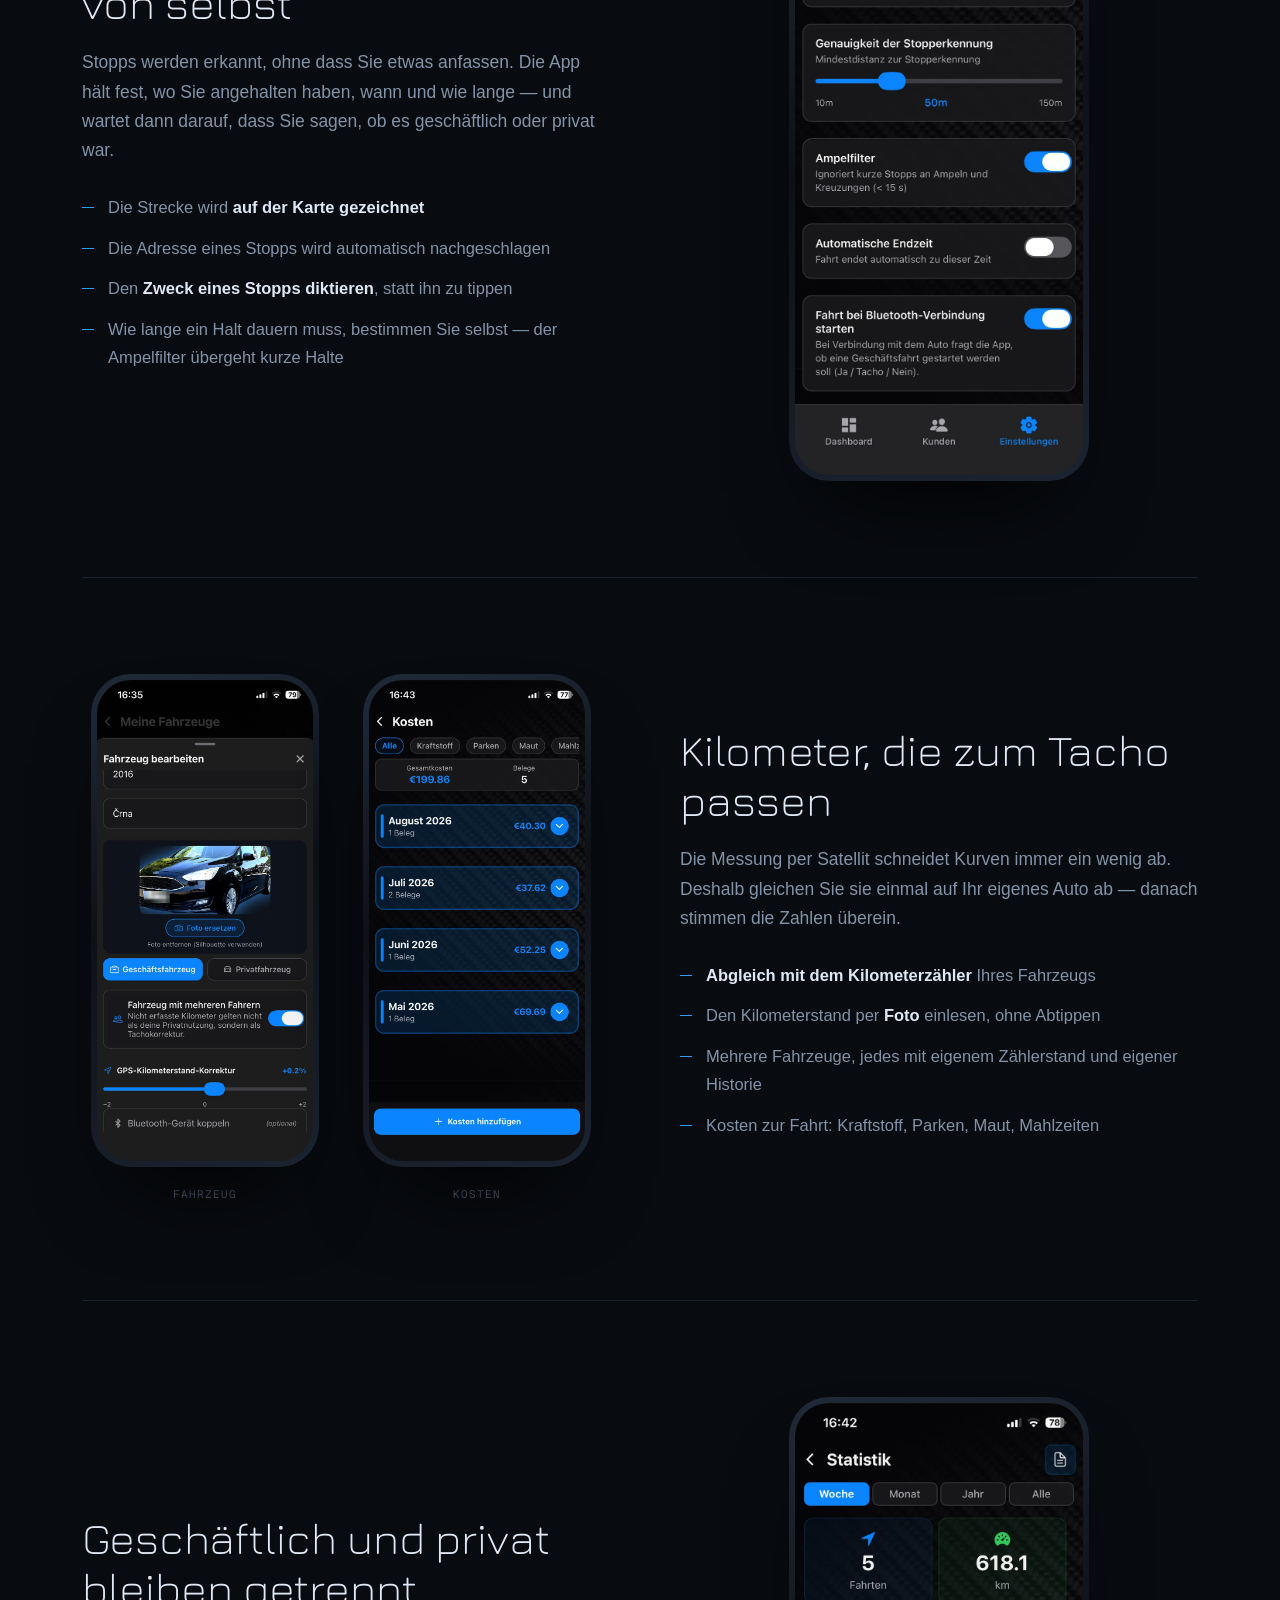
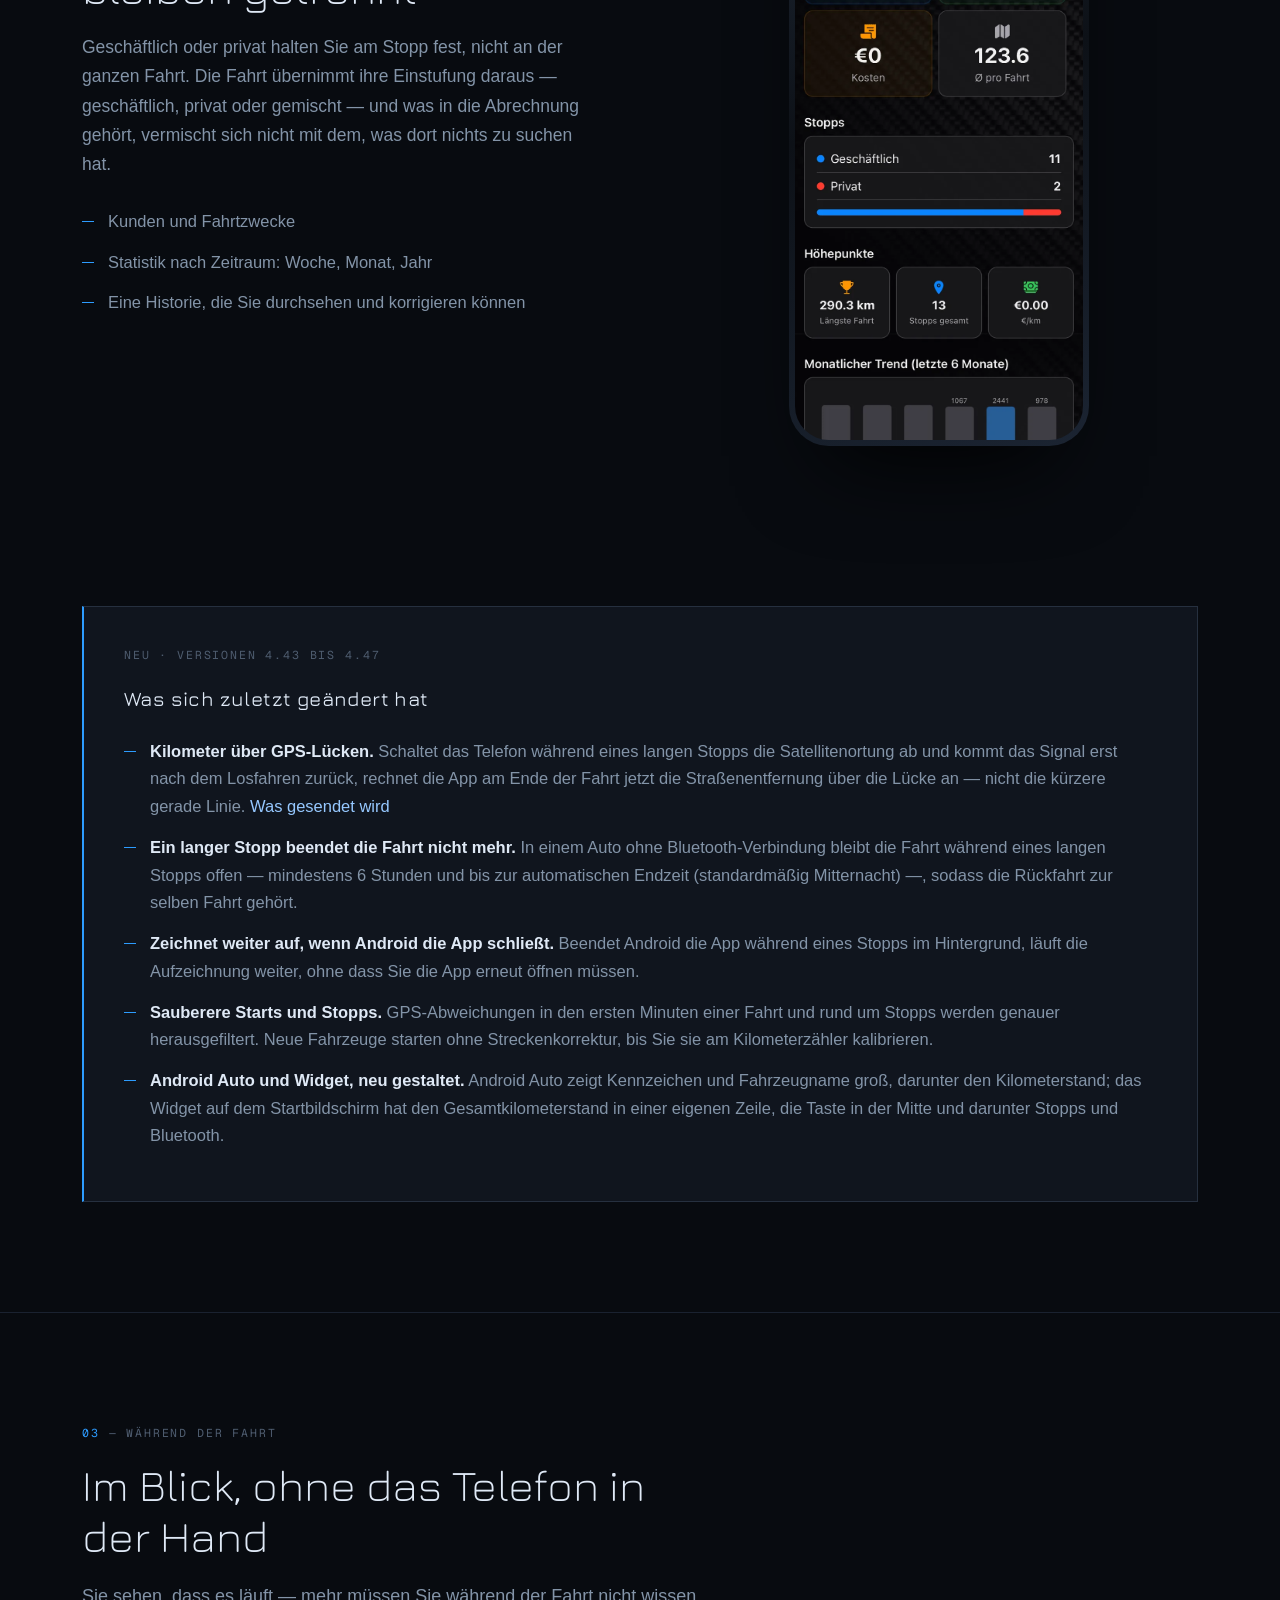
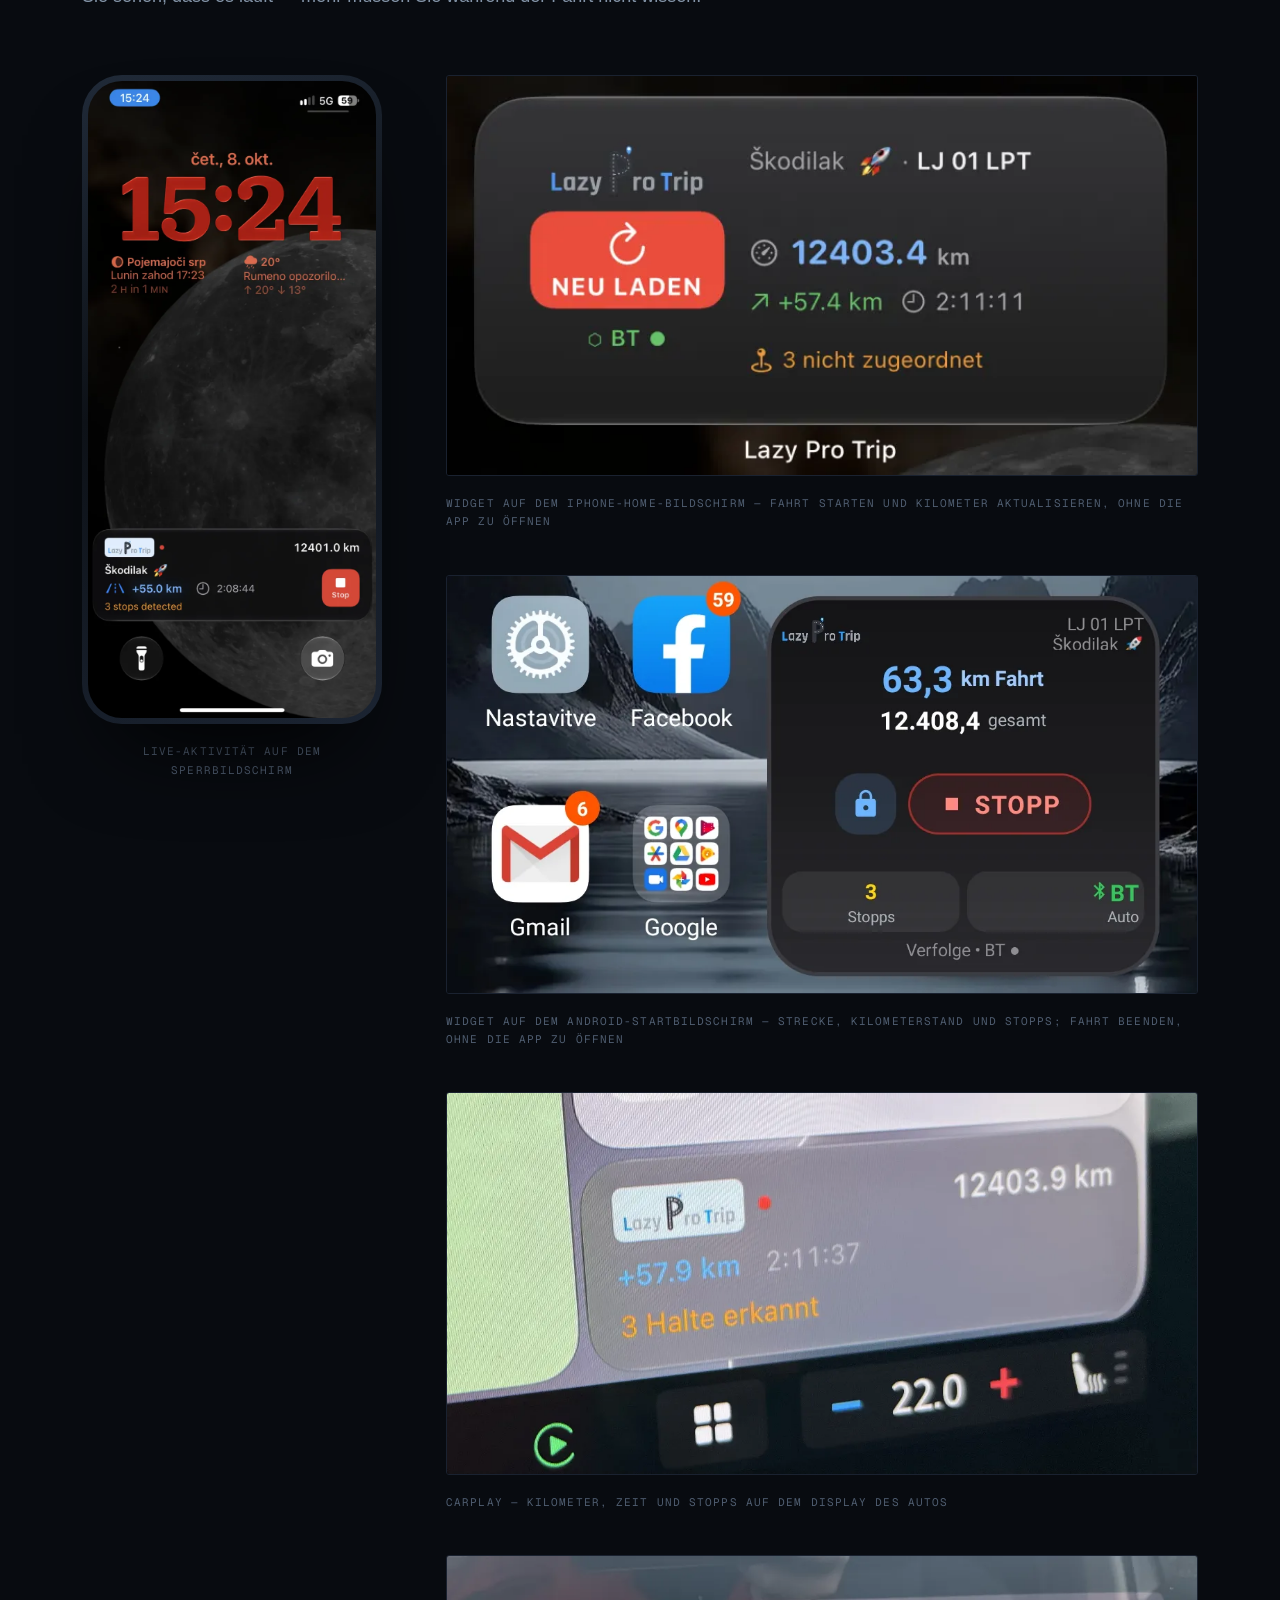
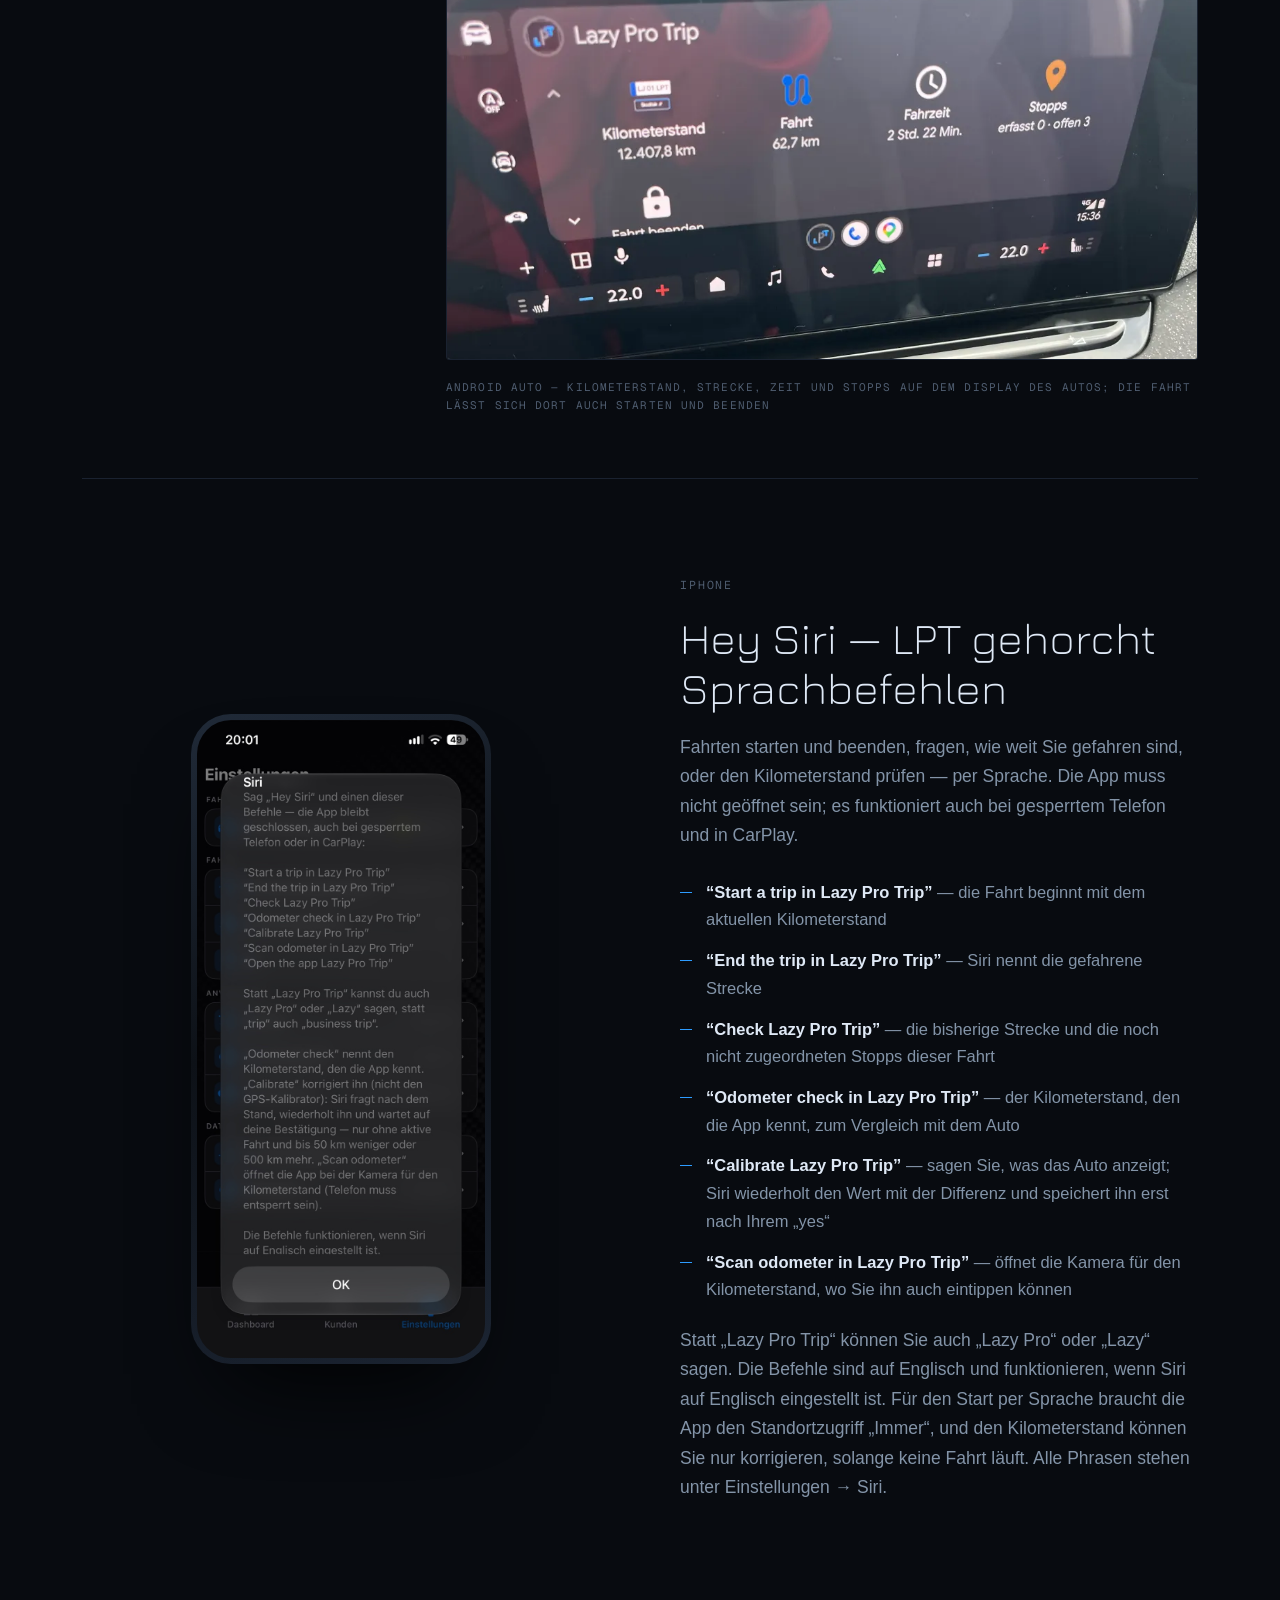
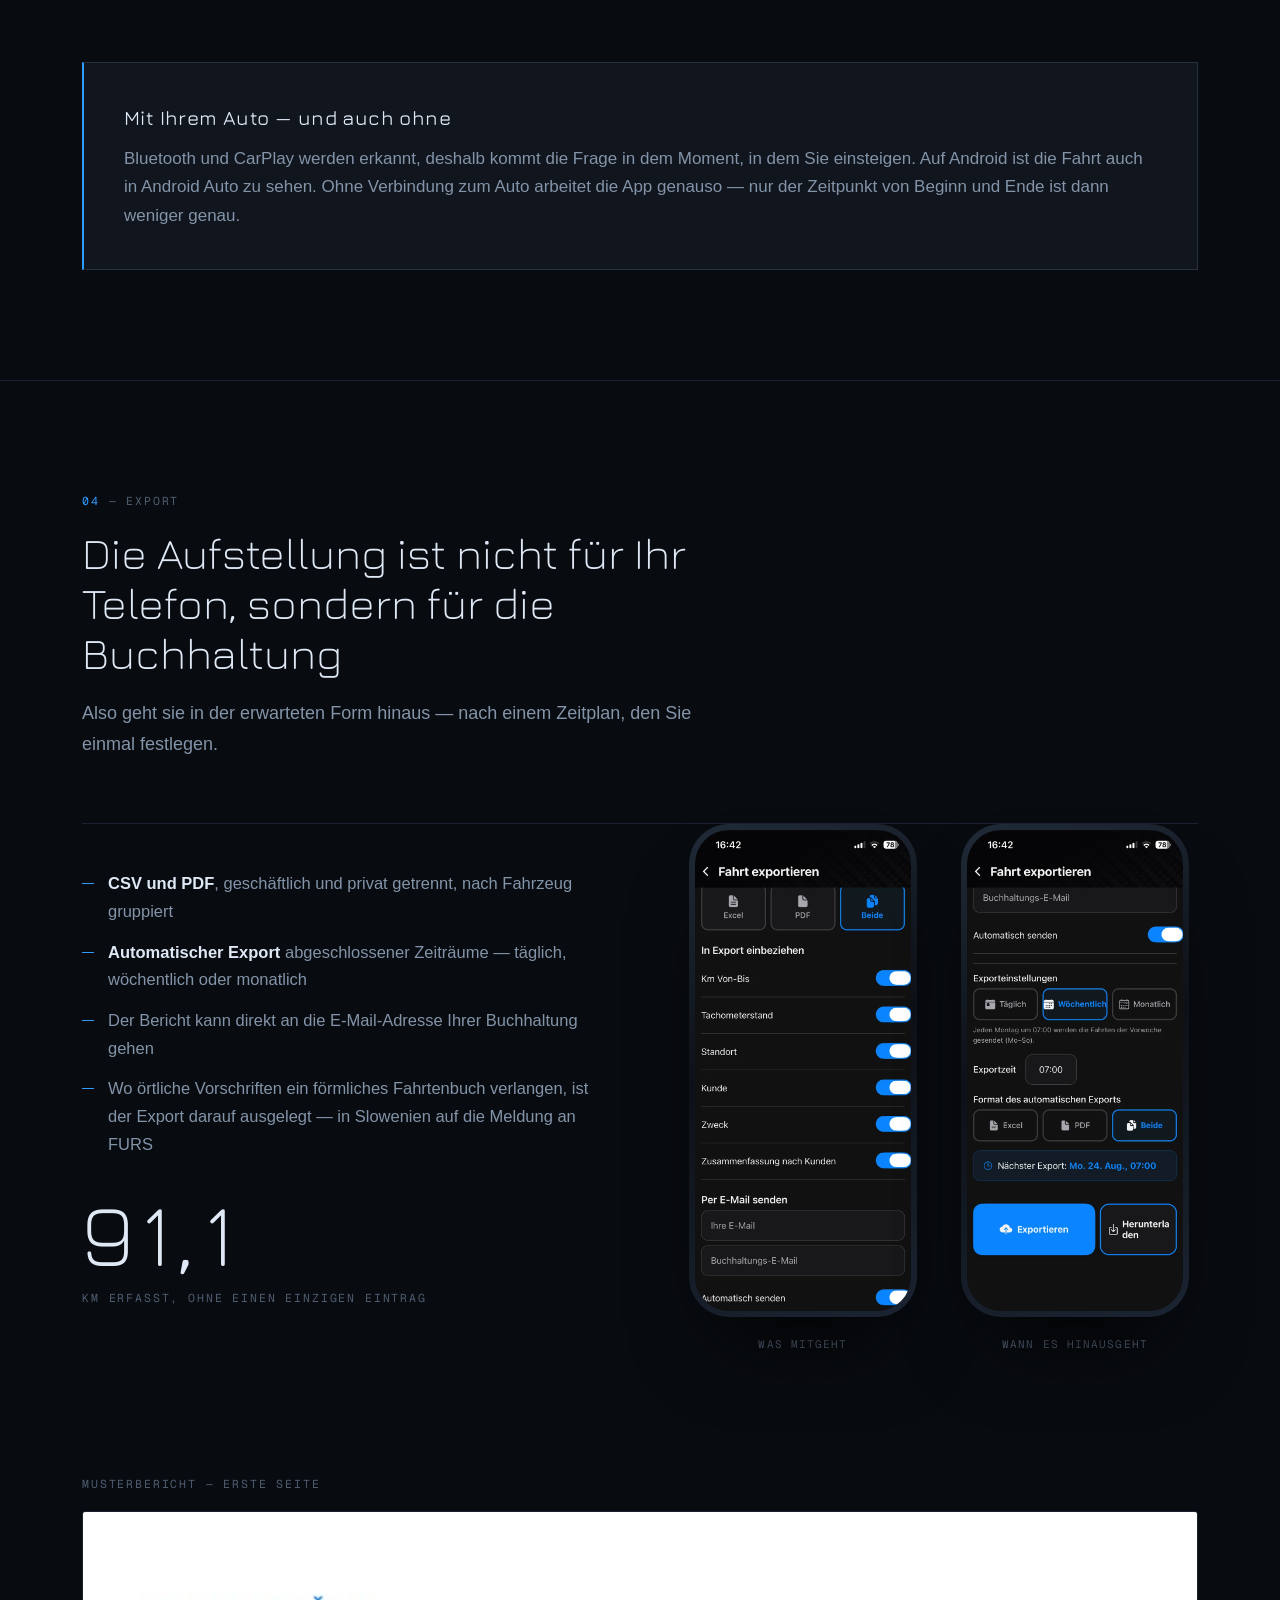
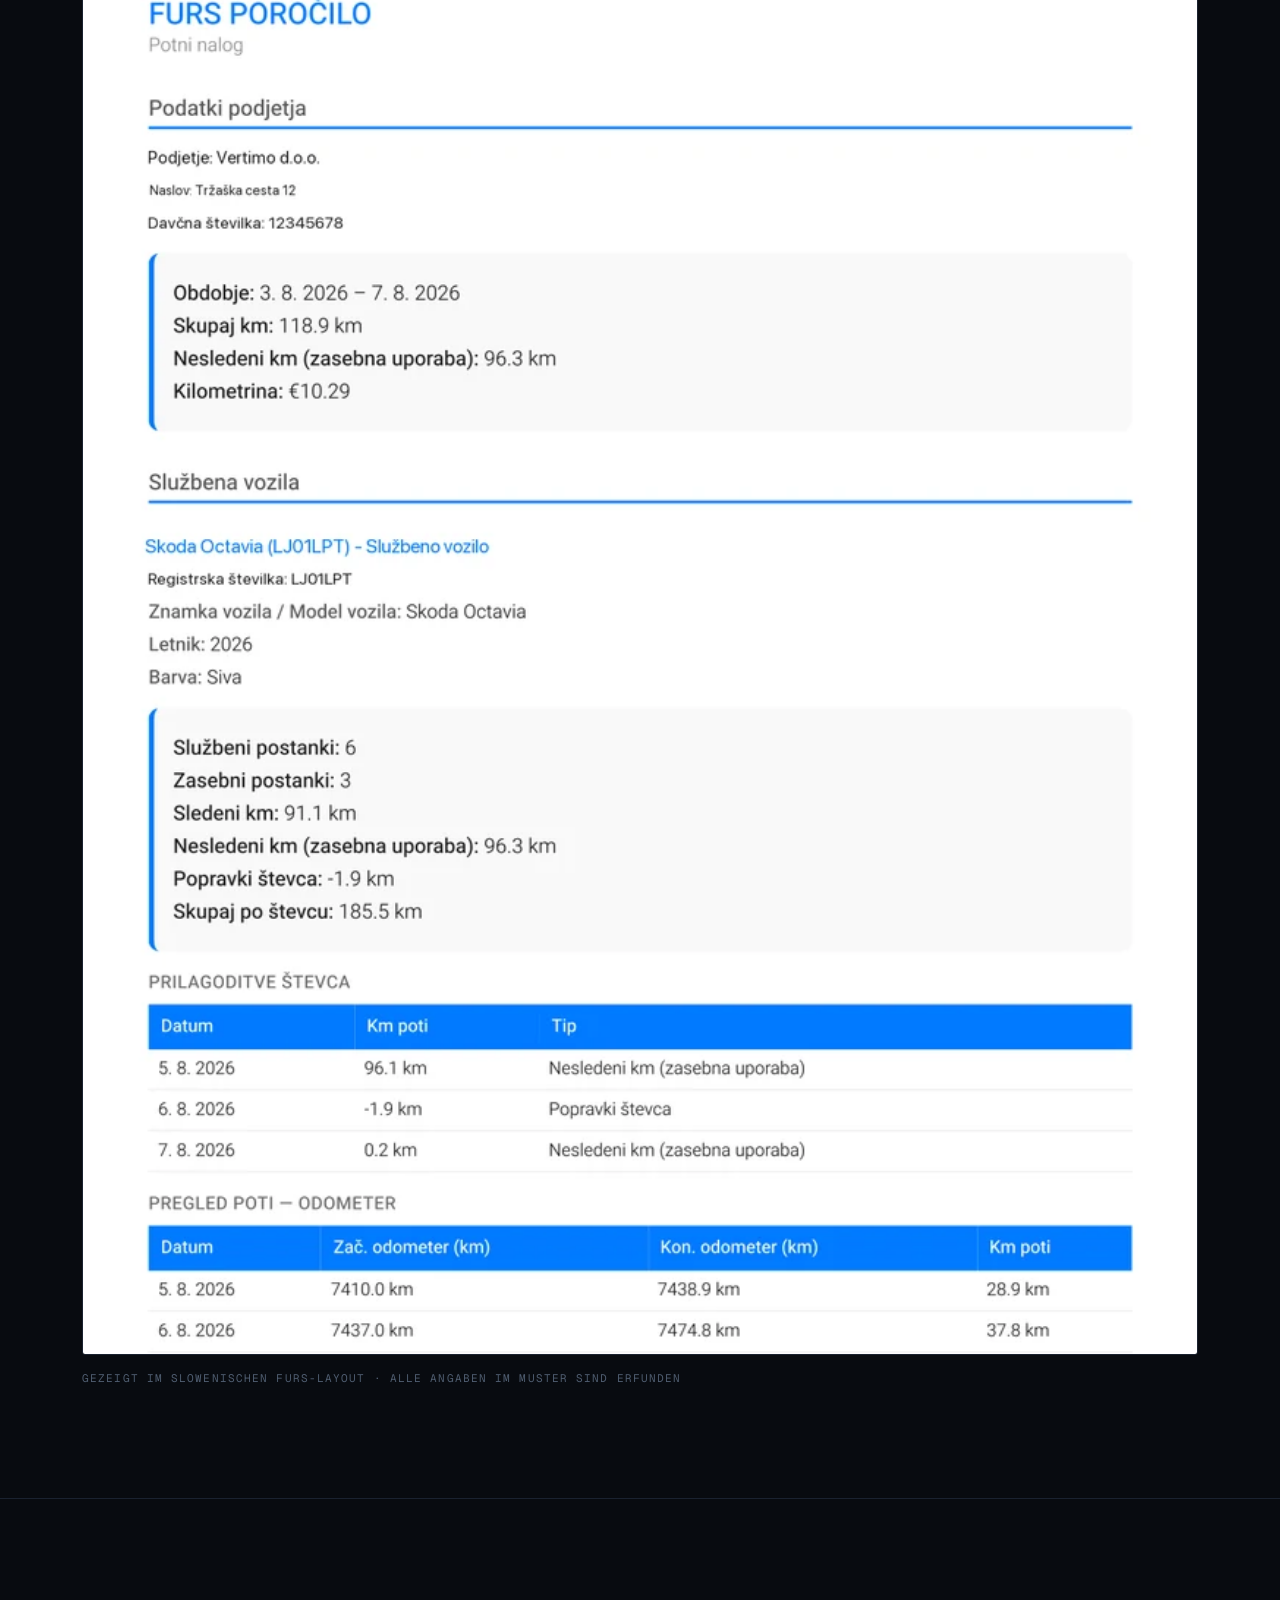
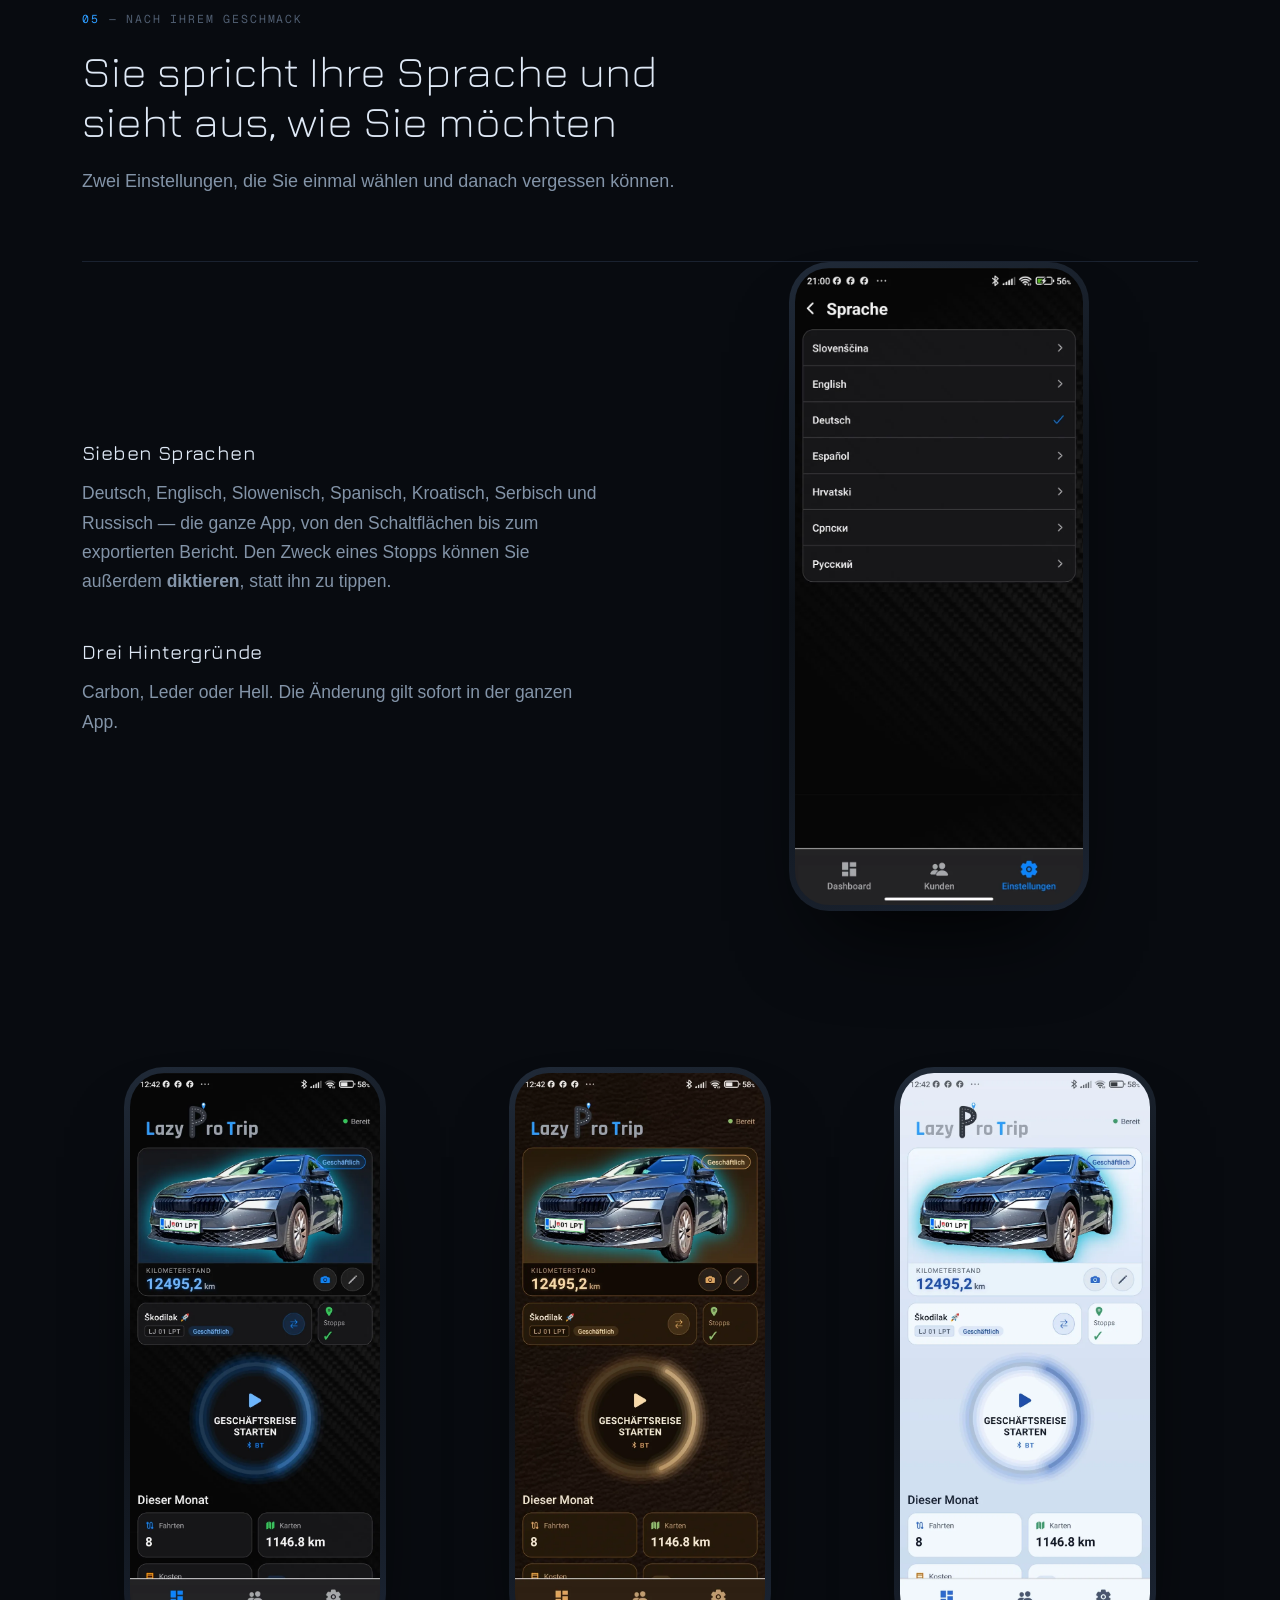
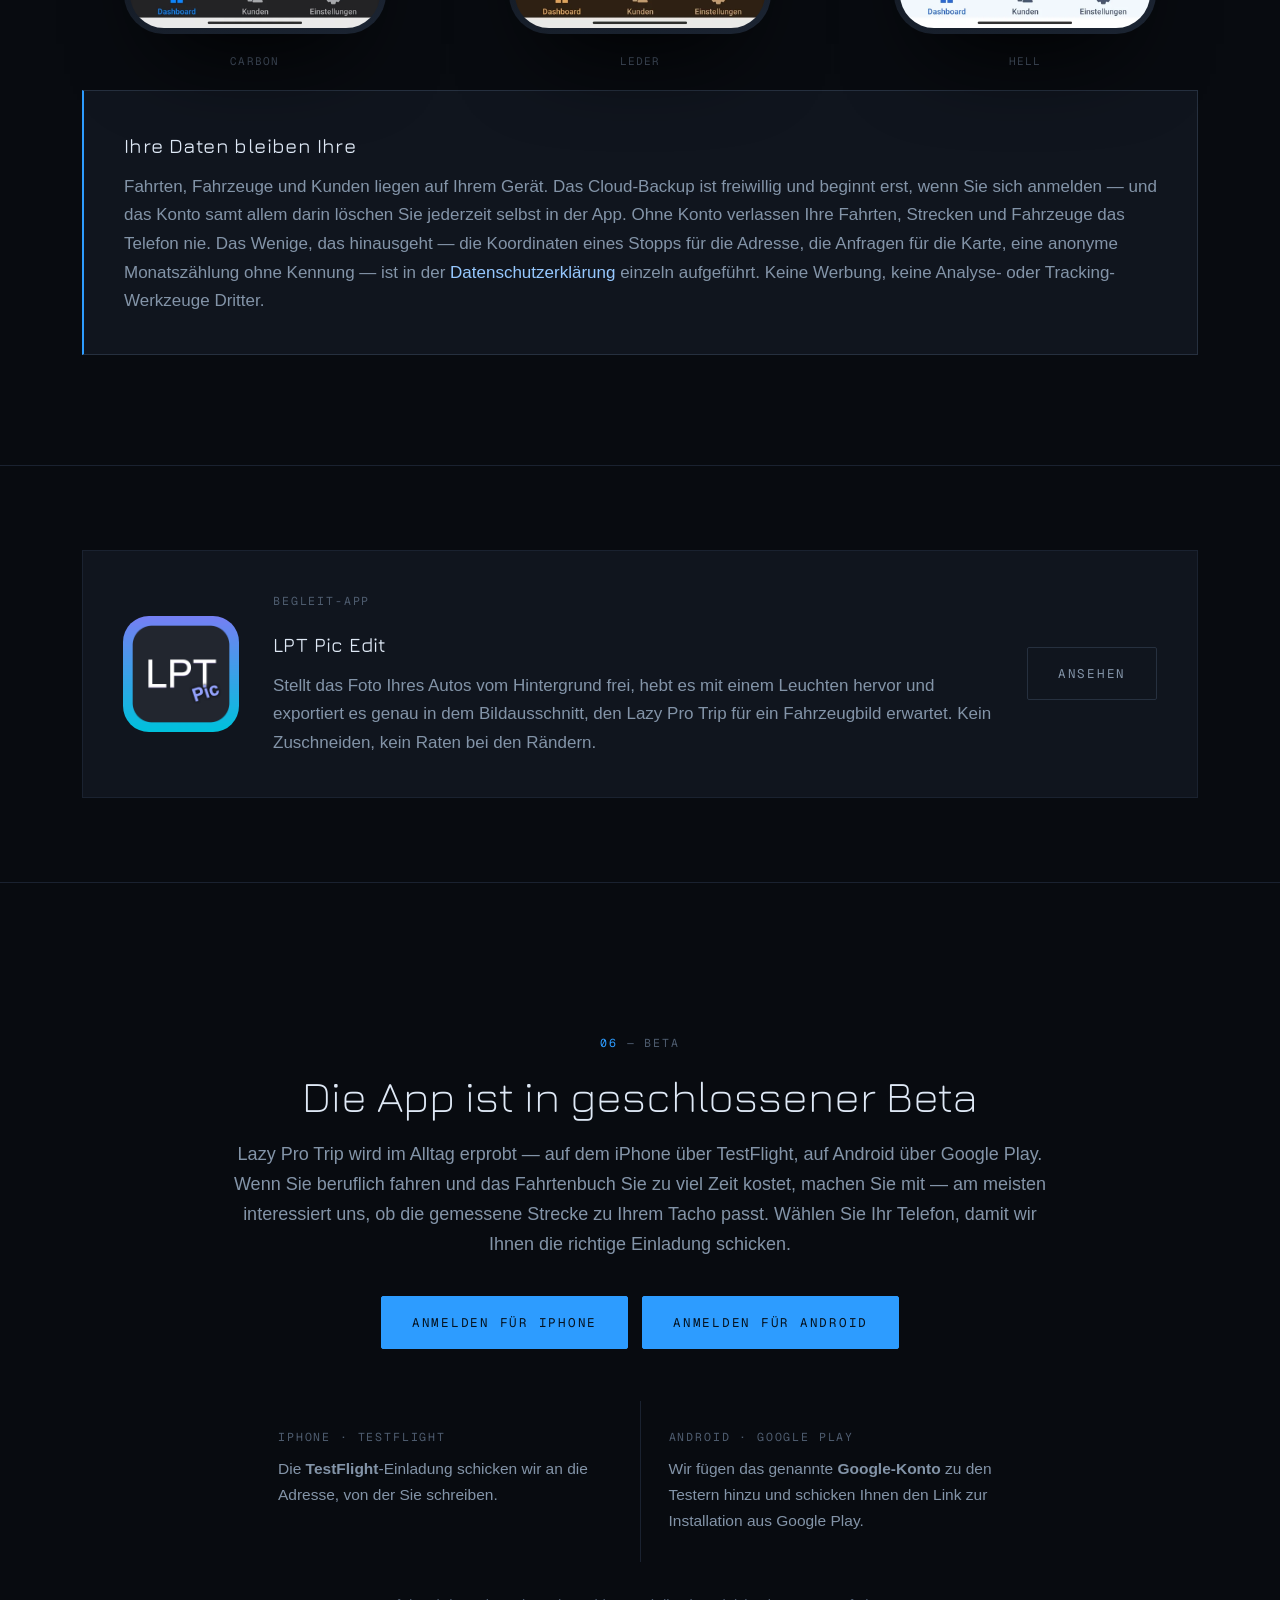
==== commit bab8e503: "Novosti 4.43–4.47 (EN/SL/DE); zasebnost: števec šteje dneve poti (iz veje pogoji-uporabe, brez pogoj" ====
--- a/de/index.html
+++ b/de/index.html
@@ -251,26 +251,14 @@
       </div>
     </div>
     <div class="note" style="margin-top:64px">
-      <span class="tag">Neu · Versionen 4.41 und 4.42</span>
+      <span class="tag">Neu · Versionen 4.43 bis 4.47</span>
       <h3>Was sich zuletzt geändert hat</h3>
       <ul class="ticks" style="margin-top:22px">
-        <li><strong>Jetzt auch auf Android.</strong> Die Beta ist auch auf Android offen, über
-            Google Play, mit einem eigenen Widget für den Startbildschirm und Android Auto auf dem Display des Autos. <a href="#beta">Anmelden</a></li>
-        <li><strong>Siri-Sprachbefehle (iPhone).</strong> Fahrten starten und beenden, die Strecke
-            prüfen und den Kilometerstand mit dem Auto abgleichen — per Sprache, auch bei
-            gesperrtem Telefon oder in CarPlay. <a href="#siri">Alle Befehle</a></li>
-        <li><strong>Widget mit einem Tippen aktualisieren.</strong> Während einer Fahrt ist
-            die Haupttaste des Widgets NEU LADEN — die Strecke wird aktualisiert, ohne die App
-            zu öffnen. Die Zahl der Stopps zeigt nur die Stopps der laufenden Fahrt.</li>
-        <li><strong>Konto direkt in der App löschen.</strong> Einstellungen → Cloud-Backup →
-            Konto löschen entfernt Ihr Cloud-Konto mitsamt allen Kopien darin — Fahrten und
-            ihre Strecken, Fahrzeuge, Kosten, Kunden und Einstellungen. Was auf dem
-            Telefon liegt, bleibt dort. <a href="/zasebnost/#konto-loeschen">Was genau gelöscht wird</a></li>
-        <li><strong>Alle Fahrten in einer Tabelle, jederzeit.</strong> Einstellungen →
-            Tracking-Diagnose → Rohdaten exportieren erzeugt eine einzige CSV-Datei mit
-            allen abgeschlossenen Fahrten, eine Zeile pro Tag und Fahrzeug: Datum,
-            Uhrzeiten, Anfangs- und End-Tachostand, Fahrzeug, Notizen. Das ist nicht der offizielle Bericht, sondern
-            Ihre Daten — ohne Begrenzung.</li>
+        <li><strong>Kilometer über GPS-Lücken.</strong> Schaltet das Telefon während eines langen Stopps die Satellitenortung ab und kommt das Signal erst nach dem Losfahren zurück, rechnet die App am Ende der Fahrt jetzt die Straßenentfernung über die Lücke an — nicht die kürzere gerade Linie. <a href="/zasebnost/#de">Was gesendet wird</a></li>
+        <li><strong>Ein langer Stopp beendet die Fahrt nicht mehr.</strong> In einem Auto ohne Bluetooth-Verbindung bleibt die Fahrt während eines langen Stopps offen — mindestens 6 Stunden und bis zur automatischen Endzeit (standardmäßig Mitternacht) —, sodass die Rückfahrt zur selben Fahrt gehört.</li>
+        <li><strong>Zeichnet weiter auf, wenn Android die App schließt.</strong> Beendet Android die App während eines Stopps im Hintergrund, läuft die Aufzeichnung weiter, ohne dass Sie die App erneut öffnen müssen.</li>
+        <li><strong>Sauberere Starts und Stopps.</strong> GPS-Abweichungen in den ersten Minuten einer Fahrt und rund um Stopps werden genauer herausgefiltert. Neue Fahrzeuge starten ohne Streckenkorrektur, bis Sie sie am Kilometerzähler kalibrieren.</li>
+        <li><strong>Android Auto und Widget, neu gestaltet.</strong> Android Auto zeigt Kennzeichen und Fahrzeugname groß, darunter den Kilometerstand; das Widget auf dem Startbildschirm hat den Gesamtkilometerstand in einer eigenen Zeile, die Taste in der Mitte und darunter Stopps und Bluetooth.</li>
       </ul>
     </div>
   </div>
